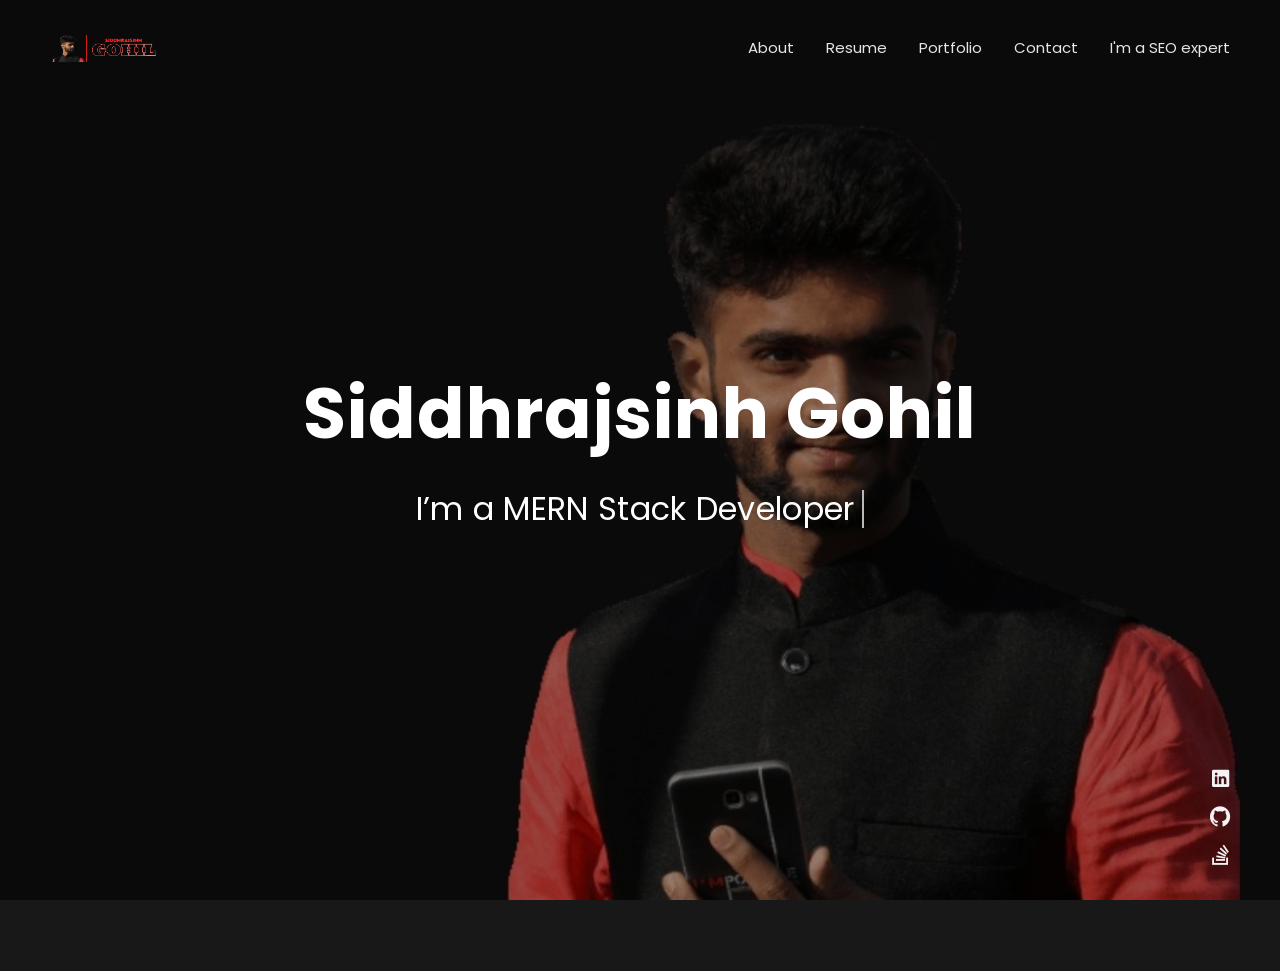
==== home.html @ b986254d "added shiv consultancy to portfolio" ====
<!DOCTYPE html>
<html lang="zxx">
  <meta
    http-equiv="content-type"
    content="text/html;charset=UTF-8"
  />
  <head>
    <link
      rel="stylesheet"
      href="https://cdnjs.cloudflare.com/ajax/libs/font-awesome/5.15.4/css/all.min.css"
      integrity="sha512-1ycn6IcaQQ40/MKBW2W4Rhis/DbILU74C1vSrLJxCq57o941Ym01SwNsOMqvEBFlcgUa6xLiPY/NS5R+E6ztJQ=="
      crossorigin="anonymous"
      referrerpolicy="no-referrer"
    />
    <!-- Required meta tags-->
    <meta charset="utf-8" />
    <title>Siddhrajsinh Gohil - Full Stack Developer from Surat</title>
    <meta
      name="viewport"
      content="width=device-width, initial-scale=1, shrink-to-fit=no"
    />
    <meta name="robots" content="noodp " />
    <meta
      name="title"
      content="Siddhrajsinh Gohil Portfolio | Full Stack Developer"
    />
    <meta
      name="description"
      content="I am Siddhrajsinh Gohil From surat, Full Stack Developer with Expertise in React.js, Node.js, Next.js, Express.js, MongoDB, with experience in Typescript Development and React native"
    />
    <meta
      name="keywords"
      content="Web developer in surat,Siddhrajsinh Gohil,React developer, Siddhraj gohil Web Development portfolio,siddhraj gohil surat,siddhrajsinh gohil,siddhrajsinh gohil surat, web developer in surat,react developer in surat,node developer in surat,mern stack developer in surat,typescript developer in surat,mongodb expert in surat, react expert near me, node expert near me, express.js expert near me,i need react developer, i need node developer, i need mongodb expert, i need react-native developer, react native expert in surat, react native developer in surat"
    />
    <meta name="robots" content="index, follow" />
    <meta http-equiv="Content-Type" content="text/html; charset=utf-8" />
    <meta name="language" content="English" />
    <meta name="author" content="Siddhrajsinh Ranjitsinh Gohil" />
    <meta http-equiv="Content-Type" content="text/html; charset=UTF-8" />
    <meta http-equiv="X-UA-Compatible" content="IE=edge" />
    <meta http-equiv="X-UA-Compatible" content="ie=edge" />
    <meta
      name="viewport"
      content="width=device-width, initial-scale=1.0"
    />
    <meta
      property="og:title"
      content="Siddhrajsinh Gohil Portfolio | Full Stack Developer from surat"
    />
    <meta property="og:site_name" content="Siddhrajsinh Gohil Portfolio | Full Stack Developer" />
    <meta
      property="og:url"
      content="https://sidddev7.github.io/web-developer/home.html"
    />
    <meta
      property="og:description"
      content="I am Siddhrajsinh Gohil From surat, Full Stack Developer with Expertise in React.js, Node.js, Next.js, Express.js, MongoDB, with experience in Typescript Development and React native"
    />
    <meta property="og:type" content="article" />
    <meta property="og:image" content="https://sidddev7.github.io/web-developer/img/info-img.jpg" />
    <meta name="twitter:card" content="summary" />
    <meta
      name="twitter:title"
      content="Siddhrajsinh Gohil Portfolio | Full Stack Developer from surat"
    />
    <meta
      name="twitter:description"
      content="I am Siddhrajsinh Gohil From surat, Full Stack Developer with Expertise in React.js, Node.js, Express.js, MongoDB, with experience in Typescript Development and React native"
    />
      <meta name="twitter:image" content="https://sidddev7.github.io/web-developer/img/info-img.jpg"></meta>
    <meta
      name="twitter:image:alt"
      content="Siddhrajsinh Gohil Portfolio | Full Stack Developer from surat"
    ></meta>
    <meta
      name="google-site-verification"
      content="PM_p9XdFdRJsBPWEoN58dTrc4ZU3gVCuYIoqZpLAc5A"
    />
    <!-- Favicons-->
    <link
      rel="apple-touch-icon"
      sizes="180x180"
      href="img/favicons/apple-touch-icon.png"
    />
    <link
      rel="icon"
      type="image/png"
      sizes="32x32"
      href="img/favicons/favicon-32x32.png"
    />
    <link
      rel="icon"
      type="image/png"
      sizes="16x16"
      href="img/favicons/favicon-16x16.png"
    />
    <!-- Web fonts-->
    <link
      href="https://fonts.googleapis.com/css?family=Poppins:300,300i,400,400i,500,500i,600,600i,700,700i,800,800i&amp;display=swap"
      rel="stylesheet"
    />
    <!-- CSS vendors-->
    <link rel="stylesheet" href="css/bootstrap-custom.css" />
    <link rel="stylesheet" href="css/ionicons.min.css" />
    <link rel="stylesheet" href="css/tiny-slider.css" />
    <link rel="stylesheet" href="css/lity.min.css" />
    <link rel="stylesheet" href="css/simplebar.min.css" />
    <link rel="stylesheet" href="css/jquery.mb.YTPlayer.min.css" />
    <!-- Main CSS-->
    <link rel="stylesheet" href="css/main.css" />
    <!-- CSS Color scheme-->
    <link
      id="color-scheme"
      rel="stylesheet"
      href="css/colors/main-darkgreen.css"
    />
    <!-- Custom CSS (Add your custom CSS styles to this file)-->
    <link rel="stylesheet" href="css/custom.css" />
    <!-- removeIf(customizerDist)-->
    <link rel="stylesheet" href="../customizer/main.css" />
    <!-- endremoveIf(customizerDist)-->
  </head>

  <body class="theme-dark">
    <!-- Preloader-->
    <div class="preloader">
      <div class="preloader-block">
        <div class="preloader-icon">
          <span class="loading-dot loading-dot-1"></span
          ><span class="loading-dot loading-dot-2"></span
          ><span class="loading-dot loading-dot-3"></span>
        </div>
      </div>
    </div>
    <div id="overlay-effect"></div>
    <!-- Navbar-->
    <nav class="navbar-expand-md navbar fixed-top" id="navbar">
      <a class="navbar-brand" data-scroll="" href="#home-area">
        <!-- Navbar Logo-->
        <img class="img-fluid" src="img/img-kitzu-logo.png" alt="Logo"
      /></a>
      <span
        class="navbar-menu ml-auto"
        data-toggle="collapse"
        data-target="#navbarSupportedContent"
        aria-controls="navbarSupportedContent"
        aria-expanded="false"
        aria-label="Toggle navigation"
        role="button"
        ><span class="btn-line"></span
      ></span>
      <div
        class="collapse navbar-collapse order-1 order-lg-0"
        id="navbarSupportedContent"
      >
        <!-- Navbar menu-->
        <ul class="navbar-nav ml-auto">
          <li class="nav-item"><a class="nav-link" href="#about">About</a></li>
          <li class="nav-item">
            <a class="nav-link" href="#resume">Resume</a>
          </li>
          <li class="nav-item">
            <a class="nav-link" href="#portfolio">Portfolio</a>
          </li>
          <!-- <li class="nav-item"><a class="nav-link" href="#blog">Blog</a></li> -->
          <li class="nav-item">
            <a class="nav-link" href="#contact">Contact</a>
          </li>
          <li class="nav-item">
            <a class="nav-link" target="_blank" href="https://sidddev7.github.io/web/home.html">I'm a SEO expert</a>
          </li>
        </ul>
      </div>
    </nav>
    <!-- Home-->
    <section
      class="home-area element-cover-bg"
      id="home"
      style="background-image: url(img/home.jpg)"
    >
      <div class="container h-100">
        <div class="row h-100 align-items-center justify-content-center">
          <div class="col-12 col-lg-8 home-content text-center">
            <h1 class="home-name">Siddhrajsinh <span>Gohil</span></h1>
            <h4 class="cd-headline clip home-headline">
              I’m a
              <span class="cd-words-wrapper single-headline"
                ><b class="is-visible">MERN Stack Developer</b
                ><b>Reactjs Developer</b><b>Nodejs Developer</b><b>Designer</b
                ><b>Freelancer</b></span
              >
            </h4>
          </div>
        </div>
      </div>
      <div class="fixed-wrapper">
        <!-- Languages list-->

        <!-- Social media icons-->
        <div class="fixed-block block-right">
          <ul class="list-unstyled social-icons">
            <!-- <li>
              <a href="#0"><i class="icon ion-logo-twitter"></i></a>
            </li>
            <li>
              <a href="#0"><i class="icon ion-logo-facebook"></i></a>
            </li> -->
            <li>
              <a
                target="_blank"
                href="https://www.linkedin.com/in/siddhrajsinh-gohil/"
                ><i class="icon ion-logo-linkedin"></i
              ></a>
            </li>
            <li>
              <a target="_blank" href="https://github.com/sidddev7"
                ><i class="icon ion-logo-github"></i
              ></a>
            </li>
            <li>
              <a
                target="_blank"
                href="https://stackoverflow.com/users/13054898/siddhraj-gohil"
                ><i class="icon fab fa-stack-overflow"></i
              ></a>
            </li>
          </ul>
        </div>
      </div>
    </section>
    <!-- About lightbox-->
    <div class="lightbox-wrapper" id="about" data-simplebar>
      <div class="container">
        <div class="lightbox-close">
          <div class="close-btn" data-modal-close="">
            <span class="btn-line"></span>
          </div>
        </div>
        <div class="row">
          <div class="col-12">
            <div class="lightbox-content">
              <div class="row">
                <div class="col-12">
                  <div class="section-heading page-heading">
                    <p class="section-description">Get to know me</p>
                    <h2 class="section-title">About Me</h2>
                    <div class="animated-bar"></div>
                  </div>
                </div>
              </div>
              <!-- Info section-->
              <div class="info-section single-section">
                <div class="row align-items-center">
                  <!-- Picture part-->
                  <div class="col-12 col-lg-5 info-img">
                    <img
                      class="img-fluid img-thumbnail"
                      src="img/info-img.jpg"
                      alt="About Picture"
                    />
                  </div>
                  <!-- Content part-->
                  <div class="col-12 col-lg-7 info-content">
                    <div class="content-block">
                      <h2 class="content-subtitle">Who am i?</h2>
                      <h6 class="content-title">
                        I'm Siddhrajsinh Gohil, a visual UX/UI Designer and Web
                        Developer
                      </h6>
                      <div class="content-description">
                        <p>
                          I am a freelancer/ Developer based in India and i have
                          been building noteworthy UX/UI designs and websites,
                          which comply with the latest design trends. I help
                          convert a vision and an idea into meaningful and
                          useful products. Having a sharp eye for product
                          evolution helps me prioritize tasks, iterate fast and
                          deliver faster.
                        </p>
                      </div>
                      <address class="content-info">
                        <div class="row">
                          <div class="col-12 col-md-6 single-info">
                            <span>Name:</span>
                            <p>Siddhrajsinh Gohil</p>
                          </div>
                          <div class="col-12 col-md-6 single-info">
                            <span>Email:</span>
                            <p>
                              <a href="mailto:sidraj2019@gmail.com"
                                >sidraj2019@gmail.com</a
                              >
                            </p>
                          </div>
                        </div>
                        <div class="row">
                          <div class="col-12 col-md-6 single-info">
                            <span>Age:</span>
                            <p>21</p>
                          </div>
                          <div class="col-12 col-md-6 single-info">
                            <span>From:</span>
                            <p>Surat, India</p>
                          </div>
                        </div>
                      </address>
                      <div class="d-block d-sm-flex align-items-center">
                        <a
                          class="btn content-download button-main button-scheme"
                          href="https://drive.google.com/file/d/1dOGu3aEG_QdxDfoxvcn0Fef4nfMbZUAi/view?usp=sharing"
                          target="_blank"
                          role="button"
                          >Download CV</a
                        >
                        <ul class="list-unstyled list-inline content-follow">
                          <li class="list-inline-item" >
                            <a
                              target="_blank"
                              href="https://www.linkedin.com/in/siddhrajsinh-gohil/"
                              ><i class="icon ion-logo-linkedin"></i
                            ></a>
                          </li class="list-inline-item" >
                          <li>
                            <a target="_blank" href="https://github.com/sidddev7"
                              ><i class="icon ion-logo-github"></i
                            ></a>
                          </li>
                          <li class="list-inline-item" >
                            <a
                              target="_blank"
                              href="https://stackoverflow.com/users/13054898/siddhraj-gohil"
                              ><i class="icon fab fa-stack-overflow"></i
                            ></a>
                          </li>
                          
                        </ul>
                      </div>
                    </div>
                  </div>
                </div>
              </div>
              <!-- Services section-->
              <div class="services-section single-section">
                <div class="row">
                  <div class="col-12">
                    <div class="section-heading">
                      <p class="section-description">
                        Services i offer
                      </p>
                      <h2 class="section-title">My Services</h2>
                    </div>
                  </div>
                </div>
                <div class="row">
                  <!-- Single service-->
                  <div class="col-12 col-md-6 col-lg-4">
                    <div class="single-service">
                      <i class="icon service-icon ion-logo-css3"></i>
                      <h6 class="service-title">Design Trends</h6>
                      <p class="service-description">
                        Best-in Class Design trneds that comply with current industry standards
                      </p>
                    </div>
                  </div>
                  <!-- Single service-->
                  <div class="col-12 col-md-6 col-lg-4">
                    <div class="single-service">
                      <i class="icon service-icon ion-md-images"></i>
                      <h6 class="service-title">Front-End Development</h6>
                      <p class="service-description">
                        Development of Front-End UI/UX using top technologies like React, React-native
                      </p>
                    </div>
                  </div>
                  <!-- Single service-->
                  <div class="col-12 col-md-6 col-lg-4">
                    <div class="single-service">
                      <i class="icon service-icon ion-logo-ionic"></i>
                      <h6 class="service-title">Server Development</h6>
                      <p class="service-description">
                        Development of Back-end services using technologies like Node and Expressjs
                      </p>
                    </div>
                  </div>
                  <!-- Single service-->
                  <div class="col-12 col-md-6 col-lg-4">
                    <div class="single-service">
                      <i class="icon service-icon ion-logo-wordpress"></i>
                      <h6 class="service-title">Full-Stack Web Development</h6>
                      <p class="service-description">
                        Development of Full Stack Highly Progressive Web apps for great user experiences
                      </p>
                    </div>
                  </div>
                  <!-- Single service-->
                  <div class="col-12 col-md-6 col-lg-4">
                    <div class="single-service">
                      <i class="icon service-icon ion-md-move"></i>
                      <h6 class="service-title">Fully Responsive</h6>
                      <p class="service-description">
                        No matter what size of screen your user is using, he will love the website
                      </p>
                    </div>
                  </div>
                  <!-- Single service-->
                  <div class="col-12 col-md-6 col-lg-4">
                    <div class="single-service">
                      <i class="icon service-icon ion-ios-rocket"></i>
                      <h6 class="service-title">Branding</h6>
                      <p class="service-description">
                        Logo is the best eye catcher for your business, make your unique yet simple logo
                      </p>
                    </div>
                  </div>
                </div>
              </div>
              <!-- Testimonials section-->
              <!-- <div class="testimonials-section single-section">
                <div class="row">
                  <div class="col-12">
                    <div class="section-heading">
                      <p class="section-description">
                        What my clients think about me
                      </p>
                      <h2 class="section-title">Testimonials</h2>
                    </div>
                  </div>
                </div> -->
                <div class="my-slider">
                  <div class="slider-item">
                    <!-- Single review-->
                    <!-- <div class="single-review swiper-slide">
                      <div class="review-header d-flex justify-content-between">
                        <div class="review-client">
                          <div class="media">
                            <img
                              class="img-fluid rounded-circle client-avatar"
                              src="img/client-1.jpg"
                              alt="Client"
                            />
                            <div class="client-details">
                              <h6 class="client-name">Julia Sakura</h6>
                              <span class="client-role">Envato Customer</span>
                            </div>
                          </div>
                        </div>
                        <i class="icon ion-md-quote review-icon"></i>
                      </div>
                      <p class="review-content">
                        Emma did an excellent creative job, addressing our
                        request quickly, and also providing her own graphic
                        insight, being open to feedback and changes or edits
                        when they arose. She worked with us the entire way.
                        Highly recommended.
                      </p>
                    </div> -->
                  </div>
                  <div class="slider-item">
                    <!-- Single review-->
                    <!-- <div class="single-review swiper-slide">
                      <div class="review-header d-flex justify-content-between">
                        <div class="review-client">
                          <div class="media">
                            <img
                              class="img-fluid rounded-circle client-avatar"
                              src="img/client-2.jpg"
                              alt="Client"
                            />
                            <div class="client-details">
                              <h6 class="client-name">John Santana</h6>
                              <span class="client-role">Entrepreneur</span>
                            </div>
                          </div>
                        </div>
                        <i class="icon ion-md-quote review-icon"></i>
                      </div>
                      <p class="review-content">
                        Emma did an excellent creative job, addressing our
                        request quickly, and also providing her own graphic
                        insight, being open to feedback and changes or edits
                        when they arose. She worked with us the entire way.
                        Highly recommended.
                      </p>
                    </div> -->
                  </div>
                  <div class="slider-item">
                    <!-- Single review-->
                    <!-- <div class="single-review swiper-slide">
                      <div class="review-header d-flex justify-content-between">
                        <div class="review-client">
                          <div class="media">
                            <img
                              class="img-fluid rounded-circle client-avatar"
                              src="img/client-3.jpg"
                              alt="Client"
                            />
                            <div class="client-details">
                              <h6 class="client-name">Maria Wilson</h6>
                              <span class="client-role">Envato Customer</span>
                            </div>
                          </div>
                        </div>
                        <i class="icon ion-md-quote review-icon"></i>
                      </div>
                      <p class="review-content">
                        Emma did an excellent creative job, addressing our
                        request quickly, and also providing her own graphic
                        insight, being open to feedback and changes or edits
                        when they arose. She worked with us the entire way.
                        Highly recommended.
                      </p>
                    </div> -->
                  </div>
                </div>
              </div>
              <!-- Pricing section-->
              <div class="pricing-section single-section">
                <!-- <div class="row">
                  <div class="col-12">
                    <div class="section-heading">
                      <p class="section-description">
                        Get started with my services
                      </p>
                      <h2 class="section-title">Choose a Plan</h2>
                    </div>
                  </div>
                </div> -->
                <div class="row align-items-center">
                  <!-- Single plan-->
                  <!-- <div class="col-lg-4">
                    <div class="single-plan mb-4 mb-sm-5">
                      <i class="plan-icon icon ion-md-egg"></i>
                      <h3 class="plan-type">Standard</h3>
                      <h2 class="plan-price">$19/month</h2>
                      <ul class="list-unstyled plan-list">
                        <li>Mobile App Design</li>
                        <li>Responsive Design</li>
                        <li>Database Development</li>
                        <li>Web Design</li>
                        <li>24/7 Support</li>
                      </ul>
                      <a
                        class="btn button-main button-scheme plan-btn"
                        href="#0"
                        role="button"
                        >Get Standard</a
                      >
                    </div>
                  </div> -->
                  <!-- Single plan-->
                  <!-- <div class="col-lg-4">
                    <div class="single-plan mb-4 mb-sm-5">
                      <i class="plan-icon icon ion-ios-rocket"></i>
                      <h3 class="plan-type">Professional</h3>
                      <h2 class="plan-price">$29/month</h2>
                      <ul class="list-unstyled plan-list">
                        <li>Mobile App Design</li>
                        <li>Responsive Design</li>
                        <li>Database Development</li>
                        <li>Web Design</li>
                        <li>24/7 Support</li>
                      </ul>
                      <a
                        class="btn button-main button-scheme plan-btn"
                        href="#0"
                        role="button"
                        >Get Pro</a
                      >
                    </div>
                  </div> -->
                  <!-- Single plan-->
                  <!-- <div class="col-lg-4">
                    <div class="single-plan mb-4 mb-sm-5">
                      <i class="plan-icon icon ion-logo-ionic"></i>
                      <h3 class="plan-type">Business</h3>
                      <h2 class="plan-price">$39/month</h2>
                      <ul class="list-unstyled plan-list">
                        <li>Mobile App Design</li>
                        <li>Responsive Design</li>
                        <li>Database Development</li>
                        <li>Web Design</li>
                        <li>24/7 Support</li>
                      </ul>
                      <a
                        class="btn button-main button-scheme plan-btn"
                        href="#0"
                        role="button"
                        >Get Business</a
                      >
                    </div>
                  </div> -->
                </div>
              </div>
            </div>
          </div>
        </div>
      </div>
    </div>
    <!-- Resume lightbox-->
    <div class="lightbox-wrapper" id="resume" data-simplebar>
      <div class="container">
        <div class="lightbox-close">
          <div class="close-btn" data-modal-close="">
            <span class="btn-line"></span>
          </div>
        </div>
        <div class="row">
          <div class="col-12">
            <div class="lightbox-content">
              <div class="row">
                <div class="col-12">
                  <div class="section-heading page-heading">
                    <p class="section-description">Check out my Resume</p>
                    <h2 class="section-title">Resume</h2>
                    <div class="animated-bar"></div>
                  </div>
                </div>
              </div>
              <!-- Resume section-->
              <div class="resume-section single-section">
                <div class="row">
                  <!-- Education part-->
                  <div class="col-12 col-md-6">
                    <div class="col-block education">
                      <h3 class="col-title">Education</h3>
                      <div class="resume-item">
                        <span class="item-arrow"></span>
                        <h5 class="item-title">Computer Science</h5>
                        <span class="item-details"
                          >Central Board of Secondary education / 2015-2017</span
                        >
                        <p class="item-description">
                          Learned the Basic and advanced concepts of Physics and mathematics
                        </p>
                      </div>
                      <div class="resume-item">
                        <span class="item-arrow"></span>
                        <h5 class="item-title">Bachelor Degree</h5>
                        <span class="item-details"
                          >Gujarat Technological University / 2017 - 2021</span
                        >
                        <p class="item-description">
                          Learned about Data structure and algorithms to make super fast Real Applications
                        </p>
                      </div>
                      <!-- <div class="resume-item">
                        <span class="item-arrow"></span>
                        <h5 class="item-title">Master Degree</h5>
                        <span class="item-details"
                          >Harvard University / 2012 - 2015</span
                        >
                        <p class="item-description">
                          Lorem ipsum dolor sit amet, consectetur adipisicing
                          elit. Optio quo repudiandae.
                        </p>
                      </div> -->
                    </div>
                  </div>
                  <!-- Experience part-->
                  <div class="col-12 col-md-6">
                    <div class="col-block experience">
                      <h3 class="col-title">Experience</h3>
                      <div class="resume-item">
                        <span class="item-arrow"></span>
                        <h5 class="item-title">Full Stack Software Engineer</h5>
                        <span class="item-details">Crest Infosystems / 2021 - Present</span>
                        <p class="item-description">
                          I am responsible for developing and maintaining full stack applications created on MERN stack
                        </p>
                      </div>
                      <!-- <div class="resume-item">
                        <span class="item-arrow"></span>
                        <h5 class="item-title">Back-End Developer</h5>
                        <span class="item-details">Google / 2017 - 2018</span>
                        <p class="item-description">
                          Lorem ipsum dolor sit amet, consectetur adipisicing
                          elit. Optio quo repudiandae.
                        </p>
                      </div> -->
                      <!-- <div class="resume-item">
                        <span class="item-arrow"></span>
                        <h5 class="item-title">UI/UX Designer</h5>
                        <span class="item-details"
                          >Discord / 2019 - Present</span
                        >
                        <p class="item-description">
                          Lorem ipsum dolor sit amet, consectetur adipisicing
                          elit. Optio quo repudiandae.
                        </p>
                      </div> -->
                    </div>
                  </div>
                </div>
              </div>
              <!-- Skills section-->
              <div class="skills-section single-section">
                <div class="row">
                  <div class="col-12">
                    <div class="section-heading">
                      <p class="section-description">
                        My level of knowledge in some tools
                      </p>
                      <h2 class="section-title">My Skills</h2>
                    </div>
                  </div>
                </div>
                <div class="row">
                  <div class="col-12 col-md-6">
                    <div class="single-skill" data-percentage="80">
                      <div class="skill-info">
                        <span class="skill-name">HTML/CSS</span
                        ><span class="skill-percentage"></span>
                      </div>
                      <div class="progress skill-progress">
                        <div
                          class="progress-bar"
                          role="progressbar"
                          aria-valuemin="0"
                          aria-valuemax="100"
                        ></div>
                      </div>
                    </div>
                    <div class="single-skill" data-percentage="70">
                      <div class="skill-info">
                        <span class="skill-name">Web Design</span
                        ><span class="skill-percentage"></span>
                      </div>
                      <div class="progress skill-progress">
                        <div
                          class="progress-bar"
                          role="progressbar"
                          aria-valuemin="0"
                          aria-valuemax="100"
                        ></div>
                      </div>
                    </div>
                    <div class="single-skill" data-percentage="80">
                      <div class="skill-info">
                        <span class="skill-name">JavaScript</span
                        ><span class="skill-percentage"></span>
                      </div>
                      <div class="progress skill-progress">
                        <div
                          class="progress-bar"
                          role="progressbar"
                          aria-valuemin="0"
                          aria-valuemax="100"
                        ></div>
                      </div>
                    </div>
                  </div>
                  <div class="col-12 col-md-6">
                    <div class="single-skill" data-percentage="70">
                      <div class="skill-info">
                        <span class="skill-name">React JS</span
                        ><span class="skill-percentage"></span>
                      </div>
                      <div class="progress skill-progress">
                        <div
                          class="progress-bar"
                          role="progressbar"
                          aria-valuemin="0"
                          aria-valuemax="100"
                        ></div>
                      </div>
                    </div>
                    <div class="single-skill" data-percentage="75">
                      <div class="skill-info">
                        <span class="skill-name">Express.js</span
                        ><span class="skill-percentage"></span>
                      </div>
                      <div class="progress skill-progress">
                        <div
                          class="progress-bar"
                          role="progressbar"
                          aria-valuemin="0"
                          aria-valuemax="100"
                        ></div>
                      </div>
                    </div>
                    <div class="single-skill" data-percentage="70">
                      <div class="skill-info">
                        <span class="skill-name">TypeScript</span
                        ><span class="skill-percentage"></span>
                      </div>
                      <div class="progress skill-progress">
                        <div
                          class="progress-bar"
                          role="progressbar"
                          aria-valuemin="0"
                          aria-valuemax="100"
                        ></div>
                      </div>
                    </div>
                  </div>
                </div>
                <div style="margin-top: 20px; display: flex; align-content: center;" class="d-block d-sm-flex align-items-center">
                  <a
                        class="btn content-download button-main button-scheme"
                        href="https://drive.google.com/file/d/1dOGu3aEG_QdxDfoxvcn0Fef4nfMbZUAi/view?usp=sharing"
                        target="_blank"
                        role="button"
                        >Download CV</a
                      >
                </div>
              </div>
              <!-- Video section-->
              <!-- <div class="video-section single-section">
                <div class="row align-items-center">
                  <div class="col-12 col-lg-6 content-part">
                    <h3 class="video-title">Take a tour of my office</h3>
                    <p class="video-description">
                      Lorem ipsum dolor sit amet, consectetur adipisicing elit.
                      Quia cum quasi assumenda culpa praesentium consectetur
                      voluptatibus expedita. Voluptatem tempore, aspernatur rem
                      facilis, distinctio nemo! Odio velit, nemo dolorem
                      voluptas!
                    </p>
                    <p class="video-description">
                      Lorem ipsum dolor sit amet, consectetur adipisicing elit.
                      Laudantium qui aspernatur unde mollitia, in laborum.
                    </p>
                  </div>
                  <div class="col-12 col-lg-6 video-part">
                    <a
                      class="media-lightbox"
                      href="https://www.youtube.com/watch?v=doteMqP6eSc"
                      data-lightbox
                    >
                      <div class="embed-responsive embed-responsive-16by9">
                        <div class="embed-responsive-item element-cover-bg">
                          <span class="play-wrapper"
                            ><i class="icon ion-md-play"></i
                          ></span>
                        </div>
                      </div>
                    </a>
                  </div>
                </div>
              </div> -->
            </div>
          </div>
        </div>
      </div>
    </div>
    <!-- Portfolio lightbox-->
    <div class="lightbox-wrapper" id="portfolio" data-simplebar>
      <div class="container">
        <div class="lightbox-close">
          <div class="close-btn" data-modal-close="">
            <span class="btn-line"></span>
          </div>
        </div>
        <div class="row">
          <div class="col-12">
            <div class="lightbox-content">
              <div class="row">
                <div class="col-12">
                  <div class="section-heading page-heading">
                    <p class="section-description">
                      Showcasing some of my best work
                    </p>
                    <h2 class="section-title">Portfolio</h2>
                    <div class="animated-bar"></div>
                  </div>
                </div>
              </div>
              <!-- Portfolio section-->
              <div class="portfolio-section single-section">
                <div class="row">
                  <!-- Filter nav-->
                  <div class="col-12">
                    <ul
                      class="list-inline filter-control"
                      role="group"
                      aria-label="Filter Control"
                    >
                      <li class="list-inline-item tab-active" data-filter="*">
                        All
                      </li>
                      <li class="list-inline-item" data-filter=".brand">
                        Websites
                      </li>
                      <li class="list-inline-item" data-filter=".design">
                        SEO
                      </li>
                      <li class="list-inline-item" data-filter=".photos">
                        Full stack
                      </li>
                    </ul>
                  </div>
                </div>
                <!-- Thumbnail list-->
                <div class="portfolio-grid row">
                  <!-- Single item-->
                  <div class="single-item col-6 col-lg-4 design brand">
                    <a
                      class="portfolio-item"
                      href="https://potentialengineer.github.io/website/"
                      data-lightbox
                    >
                      <div class="portfolio-wrapper">
                        <img
                          class="img-fluid"
                          alt="Item"
                          src="img/item-1.jpg"
                        />
                        <div class="item-content">
                          <h6 class="content-title">Potential Engineers - Surat</h6>
                          <span class="content-more">Visit</span>
                        </div>
                      </div>
                    </a>
                  </div>
                  <!-- Single item-->
                  <div class="single-item col-6 col-lg-4 photos">
                    <a
                      class="portfolio-item"
                      href="https://www.mygifty.in/"
                      data-lightbox
                    >
                      <div class="portfolio-wrapper">
                        <img
                          class="img-fluid"
                          alt="Item"
                          src="img/item-2.jpg"
                        />
                        <div class="item-content">
                          <h6 class="content-title">My Gifty</h6>
                          <span class="content-more">Visit</span>
                        </div>
                      </div>
                    </a>
                  </div>
                  <div class="single-item col-6 col-lg-4 photos">
                    <a
                      class="portfolio-item"
                      href="https://siddhrajsinggohil.netlify.app/"
                      data-lightbox
                    >
                      <div class="portfolio-wrapper">
                        <img
                          class="img-fluid"
                          alt="Item"
                          src="img/item-8.jpg"
                        />
                        <div class="item-content">
                          <h6 class="content-title">Siddhrajsinh Gohil Web Developer</h6>
                          <span class="content-more">Visit</span>
                        </div>
                      </div>
                    </a>
                  </div>
                  <!-- Single item-->
                  <div class="single-item col-6 col-lg-4 design brand">
                    <a
                      class="portfolio-item"
                      href="https://potentialengineer.github.io/mumbai/home.html"
                      data-lightbox
                    >
                      <div class="portfolio-wrapper">
                        <img
                          class="img-fluid"
                          alt="Item"
                          src="img/item-3.jpg"
                        />
                        <div class="item-content">
                          <h6 class="content-title">Potential Engineer - Mumbai</h6>
                          <span class="content-more">Visit</span>
                        </div>
                      </div>
                    </a>
                  </div>
                  <div class="single-item col-6 col-lg-4 design brand">
                    <a
                      class="portfolio-item"
                      href="https://sidddev7.github.io/web/home.html"
                      data-lightbox
                    >
                      <div class="portfolio-wrapper">
                        <img
                          class="img-fluid"
                          alt="Item"
                          src="img/item-7.jpg"
                        />
                        <div class="item-content">
                          <h6 class="content-title">Siddhrajsinh Gohil Portfolio</h6>
                          <span class="content-more">Visit</span>
                        </div>
                      </div>
                    </a>
                  </div>
                  <!-- Single item-->
                  <div class="single-item col-6 col-lg-4 brand design">
                    <a
                      class="portfolio-item"
                      href="https://shivtechnology.netlify.app/"
                      data-lightbox
                    >
                      <div class="portfolio-wrapper">
                        <img
                          class="img-fluid"
                          alt="Item"
                          src="img/item-4.jpg"
                        />
                        <div class="item-content">
                          <h6 class="content-title">Shiv Technology</h6>
                          <span class="content-more">Visit</span>
                        </div>
                      </div>
                    </a>
                  </div>
                  <!-- Single item-->
                  <div class="single-item col-6 col-lg-4 photos">
                    <a
                      class="portfolio-item"
                      href="https://shiv-consultancy-stage.netlify.app/"
                      data-lightbox
                    >
                      <div class="portfolio-wrapper">
                        <img
                          class="img-fluid"
                          alt="Item"
                          src="img/shiv-consultancy.jpeg"
                        />
                        <div class="item-content">
                          <h6 class="content-title">Shiv Consultancy</h6>
                          <span class="content-more">Visit</span>
                        </div>
                      </div>
                    </a>
                  </div>
                  <!-- Single item-->
                  <!-- <div class="single-item col-6 col-lg-4 photos">
                    <a
                      class="portfolio-item"
                      href="img/item-6.jpg"
                      data-lightbox
                    >
                      <div class="portfolio-wrapper">
                        <img
                          class="img-fluid"
                          alt="Item"
                          src="img/item-6.jpg"
                        />
                        <div class="item-content">
                          <h6 class="content-title">Packaging Box Mockup</h6>
                          <span class="content-more">Visit</span>
                        </div>
                      </div>
                    </a>
                  </div> -->
                </div>
              </div>
            </div>
          </div>
        </div>
      </div>
    </div>
    <!-- Blog lightbox-->
    <div class="lightbox-wrapper" id="blog" data-simplebar>
      <div class="container">
        <div class="lightbox-close">
          <div class="close-btn" data-modal-close="">
            <span class="btn-line"></span>
          </div>
        </div>
        <div class="row">
          <div class="col-12">
            <div class="lightbox-content">
              <div class="row">
                <div class="col-12">
                  <div class="section-heading page-heading">
                    <p class="section-description">
                      Check out my latest blog posts
                    </p>
                    <h2 class="section-title">My Blog</h2>
                    <div class="animated-bar"></div>
                  </div>
                </div>
              </div>
              <!-- Blog section-->
              <div class="blog-section single-section">
                <div class="row justify-content-center">
                  <!-- Single post-->
                  <div class="col-12 col-sm-8 col-lg-4">
                    <div class="card single-post">
                      <a class="post-img" href="#0"
                        ><img
                          class="card-img-top"
                          src="img/post-1.jpg"
                          alt="Blog post"
                        /><span class="content-date">11 Dec, 20</span></a
                      >
                      <div class="card-body post-content">
                        <a href="#0">
                          <h5 class="card-title content-title">
                            Top tools for Photographers
                          </h5>
                        </a>
                        <p class="card-text content-description">
                          Lorem ipsum dolor sit amet, consectetur adipisicing
                          elit. Dolore, porro rem quod illo quam, eum alias id,
                          repellendus magni, quas.
                        </p>
                      </div>
                    </div>
                  </div>
                  <!-- Single post-->
                  <div class="col-12 col-sm-8 col-lg-4">
                    <div class="card single-post">
                      <a class="post-img" href="#0"
                        ><img
                          class="card-img-top"
                          src="img/post-2.jpg"
                          alt="Blog post"
                        /><span class="content-date">12 Aug, 20</span></a
                      >
                      <div class="card-body post-content">
                        <a href="#0">
                          <h5 class="card-title content-title">
                            Take a tour of my office
                          </h5>
                        </a>
                        <p class="card-text content-description">
                          Lorem ipsum dolor sit amet, consectetur adipisicing
                          elit. Dolore, porro rem quod illo quam, eum alias id,
                          repellendus magni, quas.
                        </p>
                      </div>
                    </div>
                  </div>
                  <!-- Single post-->
                  <div class="col-12 col-sm-8 col-lg-4">
                    <div class="card single-post">
                      <a class="post-img" href="#0"
                        ><img
                          class="card-img-top"
                          src="img/post-3.jpg"
                          alt="Blog post"
                        /><span class="content-date">4 Feb, 20</span></a
                      >
                      <div class="card-body post-content">
                        <a href="#0">
                          <h5 class="card-title content-title">
                            How i became a Web Designer
                          </h5>
                        </a>
                        <p class="card-text content-description">
                          Lorem ipsum dolor sit amet, consectetur adipisicing
                          elit. Dolore, porro rem quod illo quam, eum alias id,
                          repellendus magni, quas.
                        </p>
                      </div>
                    </div>
                  </div>
                  <!-- Single post-->
                  <div class="col-12 col-sm-8 col-lg-4">
                    <div class="card single-post">
                      <a class="post-img" href="#0"
                        ><img
                          class="card-img-top"
                          src="img/post-4.jpg"
                          alt="Blog post"
                        /><span class="content-date">11 Dec, 19</span></a
                      >
                      <div class="card-body post-content">
                        <a href="#0">
                          <h5 class="card-title content-title">
                            How to improve work performance
                          </h5>
                        </a>
                        <p class="card-text content-description">
                          Lorem ipsum dolor sit amet, consectetur adipisicing
                          elit. Dolore, porro rem quod illo quam, eum alias id,
                          repellendus magni, quas.
                        </p>
                      </div>
                    </div>
                  </div>
                  <!-- Single post-->
                  <div class="col-12 col-sm-8 col-lg-4">
                    <div class="card single-post">
                      <a class="post-img" href="#0"
                        ><img
                          class="card-img-top"
                          src="img/post-5.jpg"
                          alt="Blog post"
                        /><span class="content-date">15 Nov, 19</span></a
                      >
                      <div class="card-body post-content">
                        <a href="#0">
                          <h5 class="card-title content-title">
                            How to work from home
                          </h5>
                        </a>
                        <p class="card-text content-description">
                          Lorem ipsum dolor sit amet, consectetur adipisicing
                          elit. Dolore, porro rem quod illo quam, eum alias id,
                          repellendus magni, quas.
                        </p>
                      </div>
                    </div>
                  </div>
                  <!-- Single post-->
                  <div class="col-12 col-sm-8 col-lg-4">
                    <div class="card single-post">
                      <a class="post-img" href="#0"
                        ><img
                          class="card-img-top"
                          src="img/post-6.jpg"
                          alt="Blog post"
                        /><span class="content-date">8 Aug, 19</span></a
                      >
                      <div class="card-body post-content">
                        <a href="#0">
                          <h5 class="card-title content-title">
                            How to enjoy your business trip
                          </h5>
                        </a>
                        <p class="card-text content-description">
                          Lorem ipsum dolor sit amet, consectetur adipisicing
                          elit. Dolore, porro rem quod illo quam, eum alias id,
                          repellendus magni, quas.
                        </p>
                      </div>
                    </div>
                  </div>
                </div>
              </div>
            </div>
          </div>
        </div>
      </div>
    </div>
    <!-- Contact lightbox-->
    <div class="lightbox-wrapper" id="contact" data-simplebar>
      <div class="container">
        <div class="lightbox-close">
          <div class="close-btn" data-modal-close="">
            <span class="btn-line"></span>
          </div>
        </div>
        <div class="row">
          <div class="col-12">
            <div class="lightbox-content">
              <div class="row">
                <div class="col-12">
                  <div class="section-heading page-heading">
                    <p class="section-description">
                      Feel free to contact me anytimes
                    </p>
                    <h2 class="section-title">Get in Touch</h2>
                    <div class="animated-bar"></div>
                  </div>
                </div>
              </div>
              <!-- Contact section-->
              <div class="contact-section single-section">
                <div class="row">
                  <!-- Contact form-->
                  <!-- <div class="col-12 col-lg-7">
                    <form
                      class="contact-form"
                      id="contact-form"
                      action="http://exill.dk/demo/kitzu/template/php/contact.php"
                    >
                      <h4 class="content-title">Message Me</h4>
                      <div class="row">
                        <div class="col-12 col-md-6 form-group">
                          <input
                            class="form-control"
                            id="contact-name"
                            type="text"
                            name="name"
                            placeholder="Name"
                            required=""
                          />
                        </div>
                        <div class="col-12 col-md-6 form-group">
                          <input
                            class="form-control"
                            id="contact-email"
                            type="email"
                            name="email"
                            placeholder="Email"
                            required=""
                          />
                        </div>
                        <div class="col-12 form-group">
                          <input
                            class="form-control"
                            id="contact-subject"
                            type="text"
                            name="subject"
                            placeholder="Subject"
                            required=""
                          />
                        </div>
                        <div class="col-12 form-group form-message">
                          <textarea
                            class="form-control"
                            id="contact-message"
                            name="message"
                            placeholder="Message"
                            rows="5"
                            required=""
                          ></textarea>
                        </div>
                        <div class="col-12 form-submit">
                          <button
                            class="btn button-main button-scheme"
                            id="contact-submit"
                            type="submit"
                          >
                            Send Message
                          </button>
                          <p class="contact-feedback"></p>
                        </div>
                      </div>
                    </form>
                  </div> -->
                  <!-- Contact info-->
                  <div class="col-12 col-lg-5">
                    <div class="contact-info">
                      <h4 class="content-title">Contact Info</h4>
                      <p class="info-description">
                        Always available for freelance work if the right project
                        comes along, Feel free to contact me!
                      </p>
                      <ul class="list-unstyled list-info">
                        <li>
                          <div class="media align-items-center">
                            <span class="info-icon"
                              ><i class="icon ion-logo-ionic"></i
                            ></span>
                            <div class="media-body info-details">
                              <h6 class="info-type">Name</h6>
                              <span class="info-value">Siddhrajsinh Gohil</span>
                            </div>
                          </div>
                        </li>
                        <li>
                          <div class="media align-items-center">
                            <span class="info-icon"
                              ><i class="icon ion-md-map"></i
                            ></span>
                            <div class="media-body info-details">
                              <h6 class="info-type">Location</h6>
                              <span class="info-value"
                                >Surat, Gujarat, India</span
                              >
                            </div>
                          </div>
                        </li>
                        <li>
                          <div class="media align-items-center">
                            <span class="info-icon"
                              ><i class="icon ion-md-call"></i
                            ></span>
                            <div class="media-body info-details">
                              <h6 class="info-type">Call Me</h6>
                              <span class="info-value"
                                ><a href="tel:+91-81608-43517"
                                  >+91-81608-43517</a
                                ></span
                              >
                            </div>
                          </div>
                        </li>
                        <li>
                          <div class="media align-items-center">
                            <span class="info-icon"
                              ><i class="icon ion-md-send"></i
                            ></span>
                            <div class="media-body info-details">
                              <h6 class="info-type">Email Me</h6>
                              <span class="info-value"
                                ><a href="mailto:sidraj2019@gmail.com"
                                  >sidraj2019@gmail.com</a
                                ></span
                              >
                            </div>
                          </div>
                        </li>
                      </ul>
                    </div>
                  </div>
                </div>
              </div>
            </div>
          </div>
        </div>
      </div>
    </div>
    <!-- removeIf(customizerDist)-->
    <div class="demo-tool">
      <div class="tool-wrapper">
        <span class="tool-toggler"><i class="icon ion-md-settings"></i></span>
        <div class="tool-box">
          <ul class="list-inline single-block color-switcher">
            <li
              class="list-inline-item"
              style="background-color: #2c31ff"
              data-path="css/colors/main-blueviolet.css"
            ></li>
            <li
              class="list-inline-item"
              style="background-color: #3460d1"
              data-path="css/colors/main-nightskyblue.css"
            ></li>
            <li
              class="list-inline-item"
              style="background-color: #ee3158"
              data-path="css/colors/main-redpink.css"
            ></li>
            <li
              class="list-inline-item"
              style="background-color: #007bff"
              data-path="css/colors/main-blue.css"
            ></li>
            <li
              class="list-inline-item"
              style="background-color: #17a2b8"
              data-path="css/colors/main-cyan.css"
            ></li>
            <li
              class="list-inline-item"
              style="background-color: #3365b0"
              data-path="css/colors/main-darkblue.css"
            ></li>
            <li
              class="list-inline-item"
              style="background-color: #a435b7"
              data-path="css/colors/main-darkmagenta.css"
            ></li>
            <li
              class="list-inline-item"
              style="background-color: #c93e70"
              data-path="css/colors/main-darkpink.css"
            ></li>
            <li
              class="list-inline-item"
              style="background-color: #bf2a3d"
              data-path="css/colors/main-darkred.css"
            ></li>
            <li
              class="list-inline-item"
              style="background-color: #28a745"
              data-path="css/colors/main-green.css"
            ></li>
            <li
              class="list-inline-item"
              style="background-color: #6610f2"
              data-path="css/colors/main-indigo.css"
            ></li>
            <li
              class="list-inline-item"
              style="background-color: #fd7e14"
              data-path="css/colors/main-orange.css"
            ></li>
            <li
              class="list-inline-item"
              style="background-color: #e83e8c"
              data-path="css/colors/main-pink.css"
            ></li>
            <li
              class="list-inline-item"
              style="background-color: #6f42c1"
              data-path="css/colors/main-purple.css"
            ></li>
            <li
              class="list-inline-item"
              style="background-color: #dc3545"
              data-path="css/colors/main-red.css"
            ></li>
            <li
              class="list-inline-item"
              style="background-color: #20c997"
              data-path="css/colors/main-teal.css"
            ></li>
            <li
              class="list-inline-item"
              style="background-color: #333"
              data-path="css/colors/main-dark.css"
            ></li>
            <li
              class="list-inline-item"
              style="background-color: #78b230"
              data-path="css/colors/main-yellowgreen.css"
            ></li>
            <li
              class="list-inline-item"
              style="background-color: #e16f7c"
              data-path="css/colors/main-tangopink.css"
            ></li>
            <li
              class="list-inline-item"
              style="background-color: #6f73d2"
              data-path="css/colors/main-moodyblue.css"
            ></li>
            <li
              class="list-inline-item"
              style="background-color: #664c43"
              data-path="css/colors/main-brown.css"
            ></li>
            <li
              class="list-inline-item"
              style="background-color: #4770d9"
              data-path="css/colors/main-royalblue.css"
            ></li>
            <li
              class="list-inline-item"
              style="background-color: #ffb100"
              data-path="css/colors/main-darkyellow.css"
            ></li>
          </ul>
          <div class="single-block buy-btn mb-0">
            
          </div>
        </div>
      </div>
    </div>
    <!-- endremoveIf(customizerDist)-->
    <!-- Scripts-->
    <script src="js/jquery.min.js"></script>
    <script src="js/bootstrap.bundle.min.js"></script>
    <script src="js/imagesloaded.pkgd.min.js"></script>
    <script src="js/isotope.pkgd.min.js"></script>
    <script src="js/animatedModal.js"></script>
    <script src="js/tiny-slider.js"></script>
    <script src="js/lity.min.js"></script>
    <script src="js/simplebar.min.js"></script>
    <script src="js/jquery.mb.YTPlayer.min.js"></script>
    <script src="js/main.js"></script>
    <!-- Custom JS (Add your custom JS scripts to this file)-->
    <script src="js/custom.js"></script>
    <!-- removeIf(customizerDist)-->
    <script src="../customizer/main.js"></script>
    <!-- endremoveIf(customizerDist)-->
  </body>

  <!-- Mirrored from exill.dk/demo/kitzu/template/index.html by HTTrack Website Copier/3.x [XR&CO'2014], Sun, 03 Apr 2022 02:45:47 GMT -->
</html>
---- css/tiny-slider.css ----
.tns-outer{padding:0!important}.tns-outer [hidden]{display:none!important}.tns-outer [aria-controls],.tns-outer [data-action]{cursor:pointer}.tns-slider{-webkit-transition:all 0s;-moz-transition:all 0s;transition:all 0s}.tns-slider>.tns-item{-webkit-box-sizing:border-box;-moz-box-sizing:border-box;box-sizing:border-box}.tns-horizontal.tns-subpixel{white-space:nowrap}.tns-horizontal.tns-subpixel>.tns-item{display:inline-block;vertical-align:top;white-space:normal}.tns-horizontal.tns-no-subpixel:after{content:'';display:table;clear:both}.tns-horizontal.tns-no-subpixel>.tns-item{float:left}.tns-horizontal.tns-carousel.tns-no-subpixel>.tns-item{margin-right:-100%}.tns-no-calc{position:relative;left:0}.tns-gallery{position:relative;left:0;min-height:1px}.tns-gallery>.tns-item{position:absolute;left:-100%;-webkit-transition:transform 0s,opacity 0s;-moz-transition:transform 0s,opacity 0s;transition:transform 0s,opacity 0s}.tns-gallery>.tns-slide-active{position:relative;left:auto!important}.tns-gallery>.tns-moving{-webkit-transition:all .25s;-moz-transition:all .25s;transition:all .25s}.tns-autowidth{display:inline-block}.tns-lazy-img{-webkit-transition:opacity .6s;-moz-transition:opacity .6s;transition:opacity .6s;opacity:.6}.tns-lazy-img.tns-complete{opacity:1}.tns-ah{-webkit-transition:height 0s;-moz-transition:height 0s;transition:height 0s}.tns-ovh{overflow:hidden}.tns-visually-hidden{position:absolute;left:-10000em}.tns-transparent{opacity:0;visibility:hidden}.tns-fadeIn{opacity:1;z-index:0}.tns-fadeOut,.tns-normal{opacity:0;z-index:-1}.tns-vpfix{white-space:nowrap}.tns-vpfix>div,.tns-vpfix>li{display:inline-block}.tns-t-subp2{margin:0 auto;width:310px;position:relative;height:10px;overflow:hidden}.tns-t-ct{width:2333.3333333%;width:-webkit-calc(100% * 70 / 3);width:-moz-calc(100% * 70 / 3);width:calc(100% * 70 / 3);position:absolute;right:0}.tns-t-ct:after{content:'';display:table;clear:both}.tns-t-ct>div{width:1.4285714%;width:-webkit-calc(100% / 70);width:-moz-calc(100% / 70);width:calc(100% / 70);height:10px;float:left}
---- css/main.css ----
/*!
  * Item: Kitzu
  * Description: Personal Portfolio Template
  * Author/Developer: Exill
  * Author/Developer URL: https://themeforest.net/user/exill
  * Version: v2.0.0
  * License: Themeforest Standard Licenses: https://themeforest.net/licenses
  */:focus{outline:0}::-moz-focus-inner{border:0}body{background-color:#111;color:#9f9f9f;font-family:Poppins,sans-serif;font-size:14px;font-weight:400;line-height:1.95;overflow:hidden;position:relative}i.icon{line-height:100%}.h1,.h2,.h3,.h4,.h5,.h6,h1,h2,h3,h4,h5,h6{color:#f0f0f0}b{font-weight:700}a{transition:all .15s ease-in-out}a:focus,a:hover{text-decoration:none}hr{border-top:3px solid #1b1b1b;margin:0}.anchor-basic{color:#fff!important}.anchor-basic:focus,.anchor-basic:hover{color:#bfbfbf!important}.button-main{background-color:#fff;border:1px solid #fff;border-radius:30px;color:#222;font-size:14px;padding:10px 35px}.button-main:focus{background-color:#bfbfbf;border:1px solid #fff;box-shadow:none}.button-main.button-scheme{color:#fff}.rc-mb-0{margin-bottom:0!important}.element-cover-bg{background-color:rgba(0,0,0,.85);background-position:50% 0;background-repeat:no-repeat;background-size:cover;position:relative}.element-cover-bg:before{content:'';height:100%;left:0;position:absolute;top:0;width:100%}@-webkit-keyframes fadeIn{from{opacity:0}to{opacity:1}}@keyframes fadeIn{from{opacity:0}to{opacity:1}}.fadeIn{-webkit-animation-name:fadeIn;animation-name:fadeIn}@-webkit-keyframes fadeOut{from{opacity:1}to{opacity:0}}@keyframes fadeOut{from{opacity:1}to{opacity:0}}.fadeOut{-webkit-animation-name:fadeOut;animation-name:fadeOut}@-webkit-keyframes overlayEffectUp{0%{-webkit-transform:translateY(100%);transform:translateY(100%)}35%,65%{-webkit-transform:translateY(0);transform:translateY(0)}100%{-webkit-transform:translateY(-100%);transform:translateY(-100%)}}@keyframes overlayEffectUp{0%{-webkit-transform:translateY(100%);transform:translateY(100%)}35%,65%{-webkit-transform:translateY(0);transform:translateY(0)}100%{-webkit-transform:translateY(-100%);transform:translateY(-100%)}}@-webkit-keyframes overlayEffectDown{0%{-webkit-transform:translateY(-100%);transform:translateY(-100%)}35%,65%{-webkit-transform:translateY(0);transform:translateY(0)}100%{-webkit-transform:translateY(100%);transform:translateY(100%)}}@keyframes overlayEffectDown{0%{-webkit-transform:translateY(-100%);transform:translateY(-100%)}35%,65%{-webkit-transform:translateY(0);transform:translateY(0)}100%{-webkit-transform:translateY(100%);transform:translateY(100%)}}.f-basis-100{-ms-flex-preferred-size:100%;flex-basis:100%}.content-title{line-height:1.5;margin-bottom:12px}.tns-nav{margin:10px 0;text-align:center}.tns-nav>[aria-controls]{background:#ddd;border:0;border-radius:50%;height:9px;margin:0 5px;padding:0;width:9px}.tns-nav>.tns-nav-active{background:#999}.lity{z-index:99990}.lity-wrap{z-index:99990}.lity-loader{z-index:99991}.lity-container{z-index:99992}.lity-content{z-index:99993}.lity-close,.lity-close:active,.lity-close:focus,.lity-close:hover,.lity-close:visited{z-index:99994}.lity{transition:opacity .15s ease}.lity-loader{transition:opacity .15s ease}.lity-content{transition:-webkit-transform .15s ease;transition:transform .15s ease;transition:transform .15s ease,-webkit-transform .15s ease}.lity-close{-ms-flex-direction:column;-ms-flex-pack:justify;-ms-flex-pack:center;cursor:pointer;display:-ms-flexbox;display:flex;flex-direction:column;height:19px;justify-content:space-between;justify-content:center;position:relative;position:fixed;right:25px;top:25px;width:30px;width:22px}.lity-close .btn-line,.lity-close:after,.lity-close:before{-ms-flex-item-align:end;align-self:flex-end;background-color:gray;height:3px;width:100%}.lity-close:before{content:'';width:85%}.lity-close:after{content:''}.lity-close .btn-line{width:55%}.lity-close .btn-line,.lity-close:after,.lity-close:before{background-color:#fff;position:absolute;width:100%}.lity-close .btn-line{display:none}.lity-close:before{-webkit-transform:rotate(45deg);transform:rotate(45deg)}.lity-close:after{-webkit-transform:rotate(-45deg);transform:rotate(-45deg)}.lity-close:active{top:25px}.lity-close .btn-line,.lity-close:after,.lity-close:before{background-color:#fff;height:2px}@media (max-width:575.98px){.lity-close{right:15px}}#overlay-effect{-webkit-animation-duration:1s;-webkit-animation-fill-mode:both;-webkit-animation-timing-function:ease-in-out;-webkit-transform:translateY(100%);animation-duration:1s;animation-fill-mode:both;animation-timing-function:ease-in-out;background-color:#181818;bottom:0;display:block;position:fixed;top:0;transform:translateY(100%);width:100%;z-index:99999}#overlay-effect.animate-up{-webkit-animation-name:overlayEffectUp;animation-name:overlayEffectUp}#overlay-effect.animate-down{-webkit-animation-name:overlayEffectDown;animation-name:overlayEffectDown}.lightbox-wrapper{background-color:#101010;position:fixed}.lightbox-wrapper .lightbox-close{position:fixed;right:4vw;top:35px;z-index:99}.lightbox-wrapper .lightbox-close .close-btn{-ms-flex-direction:column;-ms-flex-pack:justify;-ms-flex-pack:center;cursor:pointer;display:-ms-flexbox;display:flex;flex-direction:column;height:19px;justify-content:space-between;justify-content:center;position:relative;width:30px}.lightbox-wrapper .lightbox-close .close-btn .btn-line,.lightbox-wrapper .lightbox-close .close-btn:after,.lightbox-wrapper .lightbox-close .close-btn:before{-ms-flex-item-align:end;align-self:flex-end;background-color:gray;height:3px;width:100%}.lightbox-wrapper .lightbox-close .close-btn:before{content:'';width:85%}.lightbox-wrapper .lightbox-close .close-btn:after{content:''}.lightbox-wrapper .lightbox-close .close-btn .btn-line{width:55%}.lightbox-wrapper .lightbox-close .close-btn .btn-line,.lightbox-wrapper .lightbox-close .close-btn:after,.lightbox-wrapper .lightbox-close .close-btn:before{background-color:#fff;position:absolute;width:100%}.lightbox-wrapper .lightbox-close .close-btn .btn-line{display:none}.lightbox-wrapper .lightbox-close .close-btn:before{-webkit-transform:rotate(45deg);transform:rotate(45deg)}.lightbox-wrapper .lightbox-close .close-btn:after{-webkit-transform:rotate(-45deg);transform:rotate(-45deg)}.lightbox-wrapper .lightbox-close .close-btn .btn-line,.lightbox-wrapper .lightbox-close .close-btn:after,.lightbox-wrapper .lightbox-close .close-btn:before{background-color:#fff;height:2px}.lightbox-wrapper .simplebar-track.simplebar-vertical{width:13px}.lightbox-wrapper .simplebar-track.simplebar-vertical .simplebar-scrollbar{right:1px;width:9px}.lightbox-wrapper .simplebar-track.simplebar-vertical .simplebar-scrollbar:before{background:#3c3c3c}.lightbox-wrapper .lightbox-content{margin:70px 0}.lightbox-wrapper .lightbox-content .single-section:not(:last-child){margin-bottom:120px}.lightbox-wrapper .lightbox-content .section-heading{margin-bottom:50px;text-align:left}.lightbox-wrapper .lightbox-content .section-heading>.section-title{display:inline-block;font-size:38px;font-weight:700;letter-spacing:-.25px;line-height:100%;margin-bottom:0;position:relative;z-index:9}.lightbox-wrapper .lightbox-content .section-heading.page-heading{margin-bottom:83px;text-align:center}.lightbox-wrapper .lightbox-content .section-heading.page-heading>.section-title{font-size:46px;margin-bottom:37px}.lightbox-wrapper .lightbox-content .section-heading.page-heading>.animated-bar{background-color:#fff;content:'';display:block;height:4px;left:0;margin:0 auto 0 auto;position:relative;right:0;width:75px}.lightbox-wrapper .lightbox-content .section-heading.page-heading>.animated-bar:after,.lightbox-wrapper .lightbox-content .section-heading.page-heading>.animated-bar:before{-webkit-animation-duration:3s;-webkit-animation-iteration-count:infinite;-webkit-animation-name:barAnimation;-webkit-animation-timing-function:linear;animation-duration:3s;animation-iteration-count:infinite;animation-name:barAnimation;animation-timing-function:linear;background-color:#101010;content:'';height:100%;position:absolute;top:0;width:4px}.lightbox-wrapper .lightbox-content .section-heading.page-heading>.animated-bar:before{left:8px}.lightbox-wrapper .lightbox-content .section-heading.page-heading>.animated-bar:after{left:0}@-webkit-keyframes barAnimation{from{-webkit-transform:translateX(0);transform:translateX(0)}to{-webkit-transform:translateX(75px);transform:translateX(75px)}}@keyframes barAnimation{from{-webkit-transform:translateX(0);transform:translateX(0)}to{-webkit-transform:translateX(75px);transform:translateX(75px)}}.lightbox-wrapper .lightbox-content .section-heading>.section-description{font-size:15px;margin-bottom:17px}@media (max-width:991.98px){.lightbox-wrapper .lightbox-content .single-section:not(:last-child){margin-bottom:100px}.lightbox-wrapper .lightbox-content .section-heading>.section-title{font-size:36px}.lightbox-wrapper .lightbox-content .section-heading>.section-description{font-size:14px}.lightbox-wrapper .lightbox-content .section-heading.page-heading>.section-title{font-size:42px}}@media (max-width:767.98px){.lightbox-wrapper .lightbox-content .section-heading>.section-description{font-size:14px}}@media (max-width:575.98px){.lightbox-wrapper .lightbox-content .section-heading>.section-title{font-size:34px}.lightbox-wrapper .lightbox-content .section-heading.page-heading>.section-title{font-size:36px}}.preloader{background-color:#0e0e0e;height:100%;position:fixed;top:0;width:100%;z-index:99999}.preloader .preloader-block{-webkit-transform:translate(50%,50%);bottom:50%;position:fixed;right:50%;transform:translate(50%,50%);z-index:3000}.preloader .preloader-block .preloader-icon .loading-dot{background-color:#fff;border-radius:50%;display:inline-block;height:13px;width:13px}.preloader .preloader-block .preloader-icon .loading-dot.loading-dot-1{-webkit-animation:1.2s grow ease-in-out infinite;animation:1.2s grow ease-in-out infinite}.preloader .preloader-block .preloader-icon .loading-dot.loading-dot-2{-webkit-animation:1.2s grow ease-in-out infinite .15555s;animation:1.2s grow ease-in-out infinite .15555s;margin:0 14px}.preloader .preloader-block .preloader-icon .loading-dot.loading-dot-3{-webkit-animation:1.2s grow ease-in-out infinite .3s;animation:1.2s grow ease-in-out infinite .3s}@-webkit-keyframes grow{0%,100%,40%{-webkit-transform:scale(0);transform:scale(0)}40%{-webkit-transform:scale(1);transform:scale(1)}}@keyframes grow{0%,100%,40%{-webkit-transform:scale(0);transform:scale(0)}40%{-webkit-transform:scale(1);transform:scale(1)}}.navbar{background-color:transparent;padding:23px 50px}.navbar .navbar-brand span{color:#f3f3f3;text-transform:uppercase}.navbar .navbar-brand img{width:110px}.navbar .navbar-brand svg{width:110px}.navbar .navbar-brand svg #logo-text{fill:#e6e6e6}.navbar .navbar-menu{display:none}.navbar .navbar-nav .nav-link{color:#e6e6e6;font-size:15px;padding:0}.navbar .navbar-nav .nav-item:not(:last-child) .nav-link{margin-right:32px}@media (max-width:767.98px){.navbar .navbar-brand img{width:90px}.navbar .navbar-menu{-ms-flex-direction:column;-ms-flex-pack:justify;cursor:pointer;display:-ms-flexbox;display:flex;flex-direction:column;height:19px;justify-content:space-between;position:relative;width:30px}.navbar .navbar-menu .btn-line,.navbar .navbar-menu:after,.navbar .navbar-menu:before{-ms-flex-item-align:end;align-self:flex-end;background-color:gray;height:3px;width:100%}.navbar .navbar-menu:before{content:'';width:85%}.navbar .navbar-menu:after{content:''}.navbar .navbar-menu .btn-line{width:55%}.navbar .navbar-menu .btn-line,.navbar .navbar-menu:after,.navbar .navbar-menu:before{background-color:#f3f3f3}.navbar .navbar-collapse .navbar-nav{background-color:#191919;padding:8px 20px;position:relative;top:8px;width:200px;z-index:2}.navbar .navbar-collapse .navbar-nav .nav-link{color:rgba(255,255,255,.7);font-size:14px;letter-spacing:.35px;padding:7px 0}.navbar .navbar-collapse .navbar-nav .nav-link:focus,.navbar .navbar-collapse .navbar-nav .nav-link:hover{color:#fff}}@media screen and (-ms-high-contrast:active),(-ms-high-contrast:none){.navbar .navbar-brand svg{height:30px}}.home-area{background-color:#111;background-position:center center;height:100vh;height:calc(var(--vh,1vh) * 100);overflow:hidden}.home-area:before{background-color:rgba(0,0,0,.4)}.home-area .fixed-wrapper{margin:0 50px;position:relative}.home-area .fixed-wrapper .fixed-block{bottom:34px;position:absolute}.home-area .fixed-wrapper .fixed-block.block-left{left:0}.home-area .fixed-wrapper .fixed-block.block-right{right:0}.home-area .fixed-wrapper .languages-list{margin-bottom:0}.home-area .fixed-wrapper .languages-list .single-language{-webkit-transform:rotate(90deg);color:#e6e6e6;display:block;margin-top:20px;text-transform:uppercase;transform:rotate(90deg)}.home-area .fixed-wrapper .social-icons{margin-bottom:0}.home-area .fixed-wrapper .social-icons>li{line-height:100%;margin-top:14px;text-align:center}.home-area .fixed-wrapper .social-icons i.icon{color:#f3f3f3;font-size:23px;line-height:100%}.home-area .home-name{color:#fff;font-size:70px;font-weight:700;letter-spacing:1px;margin-bottom:34px}.home-area .home-headline{color:#fff;font-size:32px;font-weight:400;letter-spacing:.3px;margin-bottom:0}.home-area .home-headline .single-headline{display:inline-block;position:relative;text-align:left;vertical-align:top}.home-area .home-headline .single-headline::after{background-color:#b9b9b9;content:'';height:100%;position:absolute;right:0;top:0;width:2px}.home-area .home-headline .single-headline b{display:inline-block;font-weight:400;left:0;opacity:0;position:absolute;top:0;white-space:nowrap}.home-area .home-headline .single-headline b.is-visible{opacity:1;position:relative}.home-area.video-variant #wrapper_homeVideo:before{background-color:rgba(0,0,0,.7);content:'';height:100%;left:0;position:absolute;top:0;width:100%;z-index:1}@media (max-width:991.98px){.home-area .home-name{font-size:62px}.home-area .home-headline{font-size:30px}}@media (max-width:767.98px){.home-area .fixed-wrapper{display:none}}@media (max-width:575.98px){.home-area{background-position:62% center}.home-area .home-name{font-size:48px}.home-area .home-headline{font-size:26px}}.info-section .info-img img{background-color:transparent;border-color:rgba(0,0,0,.18);width:430px}.info-section .info-content .content-subtitle{font-size:24px;margin-bottom:15px}.info-section .info-content .content-title{font-size:31px;font-weight:700;line-height:1.6;margin-bottom:16px}.info-section .info-content .content-description{font-size:15px}.info-section .info-content .content-description p:last-child{border-bottom:2px solid rgba(255,255,255,.08);margin-bottom:0;padding-bottom:29px}.info-section .info-content .content-info{font-size:15px;margin-bottom:4px;padding:29px 0}.info-section .info-content .content-info>.row:last-child .single-info{margin-bottom:0}.info-section .info-content .content-info .single-info{margin-bottom:10px}.info-section .info-content .content-info .single-info>span{color:#dadada;font-weight:400;margin-right:10px}.info-section .info-content .content-info .single-info>p{display:inline-block;margin-bottom:0}.info-section .info-content .content-download{margin-right:23px}.info-section .info-content .content-follow{-ms-flex-align:center;align-items:center;display:inline-block;display:-ms-flexbox;display:flex;line-height:100%;margin-bottom:0}.info-section .info-content .content-follow:before{background-color:rgba(255,255,255,.25);content:'';height:2px;margin-right:23px;width:60px}.info-section .info-content .content-follow li{font-size:21px}.info-section .info-content .content-follow li:not(last-child){margin-right:14px}.info-section .info-content .content-follow li a{color:#cecece}@media (min-width:992px) and (max-width:1199.98px){.info-section .info-img img{-o-object-fit:cover;height:440px;object-fit:cover}.info-section .info-content .content-subtitle{display:none}.info-section .info-content .content-title{font-size:26px}.info-section .info-content .content-description{font-size:14px}.info-section .info-content .content-description p:last-child{padding-bottom:20px}.info-section .info-content .content-info{font-size:14px;padding:20px 0}}@media (max-width:991.98px){.info-section .info-img img{-o-object-fit:cover;border-radius:50%;display:block;height:250px;margin:0 auto 40px auto;object-fit:cover;width:250px}.info-section .info-content .content-subtitle{font-size:18px}.info-section .info-content .content-title{font-size:26px}.info-section .info-content .content-description{font-size:14px}.info-section .info-content .content-description p:last-child{padding-bottom:24px}.info-section .info-content .content-info{font-size:14px;margin-bottom:0;padding:24px 0}}@media (max-width:767.98px){.info-section .info-img img{height:200px;width:200px}.info-section .info-content .content-info>.row:last-child .single-info{margin-bottom:10px}.info-section .info-content .content-info .single-info{display:block;margin-bottom:10px;width:auto}}@media (max-width:575.98px){.info-section{padding-bottom:51px}.info-section .info-img img{margin:0 auto 32px auto}.info-section .info-content .content-subtitle{font-size:18px}.info-section .info-content .content-title{font-size:22px}.info-section .info-content .content-download{margin-bottom:27px}}.services-section .single-service{background-color:#161616;border-bottom:2px solid transparent;box-shadow:0 6px 16px rgba(0,0,0,.2);margin-bottom:30px;padding:38px 42px;transition:all .15s ease-in-out}.services-section .single-service .service-icon{display:inline-block;font-size:58px;margin-bottom:22px}.services-section .single-service .service-title{color:#f3f3f3;font-size:20px;font-weight:500;letter-spacing:-.5px;margin-bottom:14px}.services-section .single-service .service-description{margin-bottom:0}.testimonials-section .single-review{-moz-user-select:none;-ms-user-select:none;-webkit-user-select:none;background-color:#161616;padding:48px 40px;text-align:left;user-select:none}.testimonials-section .single-review .review-header{margin-bottom:23px}.testimonials-section .single-review .review-client{-ms-flex-direction:row;flex-direction:row;text-align:left}.testimonials-section .single-review .review-client .client-avatar{margin-right:14px;width:54px}.testimonials-section .single-review .review-client .client-details{-ms-flex-item-align:center;align-self:center;line-height:100%}.testimonials-section .single-review .review-client .client-name{color:#efefef;font-size:15px;font-weight:400;margin-bottom:7px}.testimonials-section .single-review .review-client .client-role{color:#888;display:inline-block;font-size:14px;font-weight:400}.testimonials-section .single-review .review-icon{display:inline-block;font-size:50px}.testimonials-section .single-review .review-content{font-size:15px;margin-bottom:0}.testimonials-section .tns-outer{position:relative}.testimonials-section .tns-nav{margin-bottom:0;margin-top:30px}@media (max-width:991.98px){.testimonials-section .single-review{padding:45px 40px}.testimonials-section .single-review .review-client .client-avatar{width:50px}.testimonials-section .single-review .review-client .client-role{font-size:13px}.testimonials-section .single-review .review-icon{display:inline-block;font-size:47px}}@media (max-width:767.98px){.testimonials-section .single-review .review-content{font-size:14px}}@media (max-width:362px){.testimonials-section .single-review .review-icon{display:none}}.pricing-section .single-plan{background-color:#161616;box-shadow:0 0 20px 0 rgba(0,0,0,.05);padding:50px 0;text-align:center}.pricing-section .single-plan .plan-icon{display:inline-block;font-size:54px;margin-bottom:27px}.pricing-section .single-plan .plan-type{color:#f0f0f0;font-size:26px;font-weight:700;margin-bottom:14px}.pricing-section .single-plan .plan-price{color:#f0f0f0;font-size:24px;font-weight:300;margin-bottom:22px}.pricing-section .single-plan .plan-list{margin-bottom:18px}.pricing-section .single-plan .plan-list li{color:inherit;padding:8px}@media (max-width:991.98px){.pricing-section .single-plan{padding:50px 0}}.resume-section .col-block.education{margin-right:20px}.resume-section .col-block.experience{margin-left:20px}.resume-section .col-title{font-size:26px;margin-bottom:20px}.resume-section .resume-item{background-color:#161616;border-left:2px solid transparent;padding:32px 48px;position:relative}.resume-section .resume-item:not(:last-child){border-bottom:1px solid #313131}.resume-section .resume-item:last-child{margin-bottom:0}.resume-section .resume-item .item-arrow{left:0;margin-top:2px;position:absolute}.resume-section .resume-item .item-arrow:after,.resume-section .resume-item .item-arrow:before{content:"";display:block;position:absolute}.resume-section .resume-item .item-arrow:before{height:16px;left:0;width:16px}.resume-section .resume-item .item-arrow:after{border:8px solid transparent;left:16px}.resume-section .resume-item .item-title{line-height:100%;margin-bottom:9px}.resume-section .resume-item .item-details{display:inline-block;margin-bottom:7px}.resume-section .resume-item .item-description{margin-bottom:0}@media (max-width:767.98px){.resume-section .resume-item{padding-right:20px}.resume-section .col-block.education,.resume-section .col-block.experience{margin-left:0;margin-right:0}.resume-section .col-12:last-child .resume-item:last-child{margin-bottom:0}.resume-section .col-12:first-child .resume-item:last-child{margin-bottom:60px}}.skills-section .single-skill:not(:last-child){margin-bottom:42px}.skills-section .single-skill .skill-info{-ms-flex-pack:justify;color:#cecece;display:-ms-flexbox;display:flex;font-size:16px;justify-content:space-between;margin-bottom:4px}.skills-section .single-skill .skill-info .skill-name{display:inline-block;margin-right:12px;white-space:nowrap}.skills-section .single-skill .skill-progress{background-color:#2f2f2f;border-radius:1px;font-size:15px;height:9px;overflow:visible}.skills-section .single-skill .skill-progress .progress-bar{border-bottom-left-radius:1px;border-top-left-radius:1px}@media (max-width:767.98px){.skills-section .single-skill:not(:last-child){margin-bottom:40px!important}.skills-section [class*=col-]:not(:last-child) .single-skill{margin-bottom:40px!important}}.video-section .content-part .video-title{font-size:31px;font-weight:600;line-height:1.5;margin-bottom:13px}.video-section .content-part .video-description{font-size:16px;line-height:2}.video-section .content-part .video-description:last-child{margin-bottom:0}.video-section .video-part .embed-responsive-item{background-image:url(../img/video.jpg)}.video-section .video-part .embed-responsive-item:before{background-color:rgba(0,0,0,.2)}.video-section .video-part .embed-responsive-item,.video-section .video-part .embed-responsive-item:before{border-radius:3px}.video-section .video-part .embed-responsive-item .play-wrapper{-webkit-transform:scale(1);background-color:#fff;border-radius:50%;bottom:0;display:block;height:56px;left:0;margin:auto;position:absolute;right:0;top:0;transform:scale(1);transition:all .1s ease-in-out;width:56px}.video-section .video-part .embed-responsive-item .play-wrapper .icon{color:#222;display:block;font-size:20px;line-height:58px;text-align:center}.video-section .video-part .embed-responsive-item:hover .play-wrapper{-webkit-transform:scale(1.075);transform:scale(1.075)}@media (max-width:1199.98px){.video-section .content-part .video-title{font-size:30px;margin-bottom:13px}.video-section .content-part .video-description{font-size:15px}}@media (max-width:991.98px){.video-section .content-part{margin-bottom:25px}}@media (max-width:767.98px){.video-section .content-part .video-title{font-size:28px}.video-section .content-part .video-description{font-size:14px}}.portfolio-section .filter-control{margin-bottom:16px;text-align:center}.portfolio-section .filter-control>li{border-bottom:1px solid transparent;color:#cecece;cursor:pointer;font-size:15px;font-weight:400;letter-spacing:.3px;position:relative;transition:all .1s ease-in-out}.portfolio-section .filter-control>li:not(:last-child){margin-right:16px}.portfolio-section .filter-control>li.tab-active:before,.portfolio-section .filter-control>li:hover:before{bottom:0;content:"";height:1px;position:absolute;width:100%}.portfolio-section .portfolio-grid .portfolio-wrapper{-ms-flex-align:center;align-items:center;display:-ms-flexbox;display:flex;margin-bottom:30px;overflow:hidden;position:relative}.portfolio-section .portfolio-grid .portfolio-wrapper:before{background-color:rgba(0,0,0,.9);bottom:0;content:'';height:100%;opacity:0;position:absolute;transition:all .15s ease-in-out;visibility:hidden;width:100%;z-index:1}.portfolio-section .portfolio-grid .portfolio-wrapper>.img-fluid{width:100%}.portfolio-section .portfolio-grid .portfolio-wrapper .item-content{left:0;opacity:0;padding:3px 18px;position:absolute;text-align:center;transition:all .15s ease-in-out;visibility:hidden;width:100%;z-index:2}.portfolio-section .portfolio-grid .portfolio-wrapper .item-content .content-title{color:#fff;font-size:15px;font-weight:400;line-height:1.8;margin-bottom:10px}.portfolio-section .portfolio-grid .portfolio-wrapper .item-content .content-more{display:inline-block;font-weight:600}.portfolio-section .portfolio-grid .portfolio-wrapper:hover:before{opacity:1;visibility:visible}.portfolio-section .portfolio-grid .portfolio-wrapper:hover .item-content{opacity:1;visibility:visible}@media (max-width:767.98px){.portfolio-section .filter-control>li{font-size:14px}}@media (max-width:575.98px){.portfolio-section .portfolio-grid .portfolio-wrapper .item-content .content-title{font-size:14px}}.blog-section .single-post{background-color:transparent;border:none;margin-bottom:70px}.blog-section .single-post .post-img{height:100%;position:relative}.blog-section .single-post .post-img .content-date{bottom:0;color:#fff;display:inline-block;left:0;padding:0 14px;position:absolute}.blog-section .single-post .post-content{padding:13px 0 0 0}.blog-section .single-post .post-content .content-title{font-size:20px;font-weight:600;letter-spacing:.1px;margin-bottom:6px}.blog-section .single-post .post-content .content-description{font-size:14px;font-weight:400;line-height:1.7}@media (max-width:991.98px){.blog-section .single-post{margin-bottom:40px}.blog-section .single-post .post-content .content-title{font-size:20px}}.contact-section address,.contact-section ul{margin:0}.contact-section .contact-form .content-title{margin-bottom:22px}.contact-section .contact-form .form-group{margin-bottom:25px}.contact-section .contact-form .form-group .form-control{background-color:#161616;border:none;border-bottom:1px solid #1d1d1d;border-radius:0;font-size:15px;height:44px;padding:9px 14px}.contact-section .contact-form .form-group .form-control:-webkit-autofill,.contact-section .contact-form .form-group .form-control:-webkit-autofill:active,.contact-section .contact-form .form-group .form-control:-webkit-autofill:focus,.contact-section .contact-form .form-group .form-control:-webkit-autofill:hover{-webkit-box-shadow:0 0 0 1000px #0b0b0b inset;-webkit-text-fill-color:#777!important;-webkit-transition:background-color 5000s ease-in-out 0s;transition:background-color 5000s ease-in-out 0s}.contact-section .contact-form .form-group .form-control::-webkit-input-placeholder{color:#777}.contact-section .contact-form .form-group .form-control::-moz-placeholder{color:#777}.contact-section .contact-form .form-group .form-control:-ms-input-placeholder{color:#777}.contact-section .contact-form .form-group .form-control::-ms-input-placeholder{color:#777}.contact-section .contact-form .form-group .form-control,.contact-section .contact-form .form-group .form-control::placeholder{color:#777}.contact-section .contact-form .form-group .form-control:focus{box-shadow:none}.contact-section .contact-form .form-group.form-message #contact-message{height:auto}.contact-section .contact-form .form-submit #contact-submit{padding:10px 26px}.contact-section .contact-form .form-submit #contact-submit.wait{background-color:#777!important;border-color:#777!important}.contact-section .contact-form .form-submit #contact-submit.success{background-color:#28a745!important;border-color:#28a745!important}.contact-section .contact-form .form-submit #contact-submit.error{background-color:#dc3545!important;border-color:#dc3545!important}.contact-section .contact-form .form-submit .contact-feedback{display:none;margin:0;margin-top:8px}.contact-section .contact-form .form-submit .contact-feedback.success{color:#28a745}.contact-section .contact-form .form-submit .contact-feedback.error{color:#dc3545}.contact-section .contact-info{padding-left:15px}.contact-section .contact-info .info-description{font-size:15px;margin-bottom:28px}.contact-section .contact-info .list-info>li:first-child .info-icon{margin-bottom:13px}.contact-section .contact-info .list-info>li:first-child .info-details{padding-top:0}.contact-section .contact-info .list-info>li:last-child .info-icon{margin-top:13px}.contact-section .contact-info .list-info>li:last-child .info-details{padding-bottom:0}.contact-section .contact-info .list-info .info-icon{font-size:36px;margin-right:50px;position:relative}.contact-section .contact-info .list-info .info-icon i{-webkit-transform:translate(0,-50%);left:0;line-height:100%;position:absolute;top:50%;transform:translate(0,-50%)}.contact-section .contact-info .list-info .info-details{border-left:2px solid rgba(255,255,255,.15);padding:12px 0 12px 22px}.contact-section .contact-info .list-info .info-details .info-type{font-size:15px;font-weight:600;margin-bottom:0}.contact-section .contact-info .list-info .info-details .info-value a{color:#9f9f9f!important}.contact-section .contact-info .list-info .info-details .info-value a:focus,.contact-section .contact-info .list-info .info-details .info-value a:hover{color:#797979!important}@media (max-width:1199.98px){.contact-section .contact-form .form-group{margin-bottom:35px}}@media (max-width:991.98px){.contact-section .contact-form{margin-bottom:45px}.contact-section .contact-info{padding-left:0}}@media (max-width:767.98px){.contact-section .contact-info .info-description{font-size:14px}}
---- css/colors/main-darkgreen.css ----
/*!
  * Item: Kitzu
  * Description: Personal Portfolio Template
  * Author/Developer: Exill
  * Author/Developer URL: https://themeforest.net/user/exill
  * Version: v2.0.0
  * License: Themeforest Standard Licenses: https://themeforest.net/licenses
  */:root{--custom:#009e66}.table-custom,.table-custom>td,.table-custom>th{background-color:#b8e4d4}.table-hover .table-custom:hover{background-color:#a6ddc9}.table-hover .table-custom:hover>td,.table-hover .table-custom:hover>th{background-color:#a6ddc9}.btn-custom{background-color:#009e66;border-color:#009e66;color:#fff}.btn-custom:hover{background-color:#00784d;border-color:#006b45;color:#fff}.btn-custom.focus,.btn-custom:focus{box-shadow:0 0 0 .2rem rgba(38,173,125,.5)}.btn-custom.disabled,.btn-custom:disabled{background-color:#009e66;border-color:#009e66;color:#fff}.btn-custom:not(:disabled):not(.disabled).active,.btn-custom:not(:disabled):not(.disabled):active,.show>.btn-custom.dropdown-toggle{background-color:#006b45;border-color:#005e3d;color:#fff}.btn-custom:not(:disabled):not(.disabled).active:focus,.btn-custom:not(:disabled):not(.disabled):active:focus,.show>.btn-custom.dropdown-toggle:focus{box-shadow:0 0 0 .2rem rgba(38,173,125,.5)}.btn-outline-custom{border-color:#009e66;color:#009e66}.btn-outline-custom:hover{background-color:#009e66;border-color:#009e66;color:#fff}.btn-outline-custom.focus,.btn-outline-custom:focus{box-shadow:0 0 0 .2rem rgba(0,158,102,.5)}.btn-outline-custom.disabled,.btn-outline-custom:disabled{background-color:transparent;color:#009e66}.btn-outline-custom:not(:disabled):not(.disabled).active,.btn-outline-custom:not(:disabled):not(.disabled):active,.show>.btn-outline-custom.dropdown-toggle{background-color:#009e66;border-color:#009e66;color:#fff}.btn-outline-custom:not(:disabled):not(.disabled).active:focus,.btn-outline-custom:not(:disabled):not(.disabled):active:focus,.show>.btn-outline-custom.dropdown-toggle:focus{box-shadow:0 0 0 .2rem rgba(0,158,102,.5)}.badge-custom{background-color:#009e66;color:#fff}a.badge-custom:focus,a.badge-custom:hover{background-color:#006b45;color:#fff}a.badge-custom.focus,a.badge-custom:focus{box-shadow:0 0 0 .2rem rgba(0,158,102,.5);outline:0}.alert-custom{background-color:#ccece0;border-color:#b8e4d4;color:#005235}.alert-custom hr{border-top-color:#a6ddc9}.alert-custom .alert-link{color:#001f14}.list-group-item-custom{background-color:#b8e4d4;color:#005235}.list-group-item-custom.list-group-item-action:focus,.list-group-item-custom.list-group-item-action:hover{background-color:#a6ddc9;color:#005235}.list-group-item-custom.list-group-item-action.active{background-color:#005235;border-color:#005235;color:#fff}.bg-custom{background-color:#009e66!important}a.bg-custom:focus,a.bg-custom:hover,button.bg-custom:focus,button.bg-custom:hover{background-color:#006b45!important}.border-custom{border-color:#009e66!important}.text-custom{color:#009e66!important}a.text-custom:focus,a.text-custom:hover{color:#005235!important}::-moz-selection{background-color:#009e66;color:#fff}::selection{background-color:#009e66;color:#fff}a:not(.btn){color:#009e66}a:not(.btn):focus,a:not(.btn):hover{color:#005235}.color-scheme{color:#009e66}.background-scheme{background-color:#009e66}.btn.button-scheme{background-color:#009e66!important;border:1px solid #009e66!important}.btn.button-scheme:focus{background-color:#005235!important;border-color:#005235!important;box-shadow:none!important}.btn.button-outline{background-color:transparent!important;border:1px solid #009e66!important;color:#222!important}.btn.button-outline:focus{background-color:rgba(34,34,34,.05)!important;border-color:#005235!important;box-shadow:none!important}.lightbox-wrapper .lightbox-content .section-heading.page-heading>.animated-bar{background-color:#009e66}.info-section .info-content .content-subtitle{color:#009e66}.info-section .info-content .content-follow li a:focus,.info-section .info-content .content-follow li a:hover{color:#009e66}.services-section .single-service:hover{border-bottom-color:#009e66}.services-section .single-service .service-icon{color:#009e66}.testimonials-section .single-review .review-icon{color:#009e66}.pricing-section .single-plan .plan-icon{color:#009e66}.resume-section .resume-item{border-left-color:#009e66}.resume-section .resume-item .item-arrow:before{background-color:#009e66}.resume-section .resume-item .item-arrow:after{border-left-color:#009e66}.skills-section .single-skill .skill-progress .progress-bar{background-color:#009e66}.portfolio-section .filter-control>li.tab-active,.portfolio-section .filter-control>li:hover{color:#00bd7a}.portfolio-section .filter-control>li.tab-active:before,.portfolio-section .filter-control>li:hover:before{background-color:#00bd7a}.portfolio-section .portfolio-grid .portfolio-wrapper .item-content .content-more{color:#009e66}.blog-section .single-post .post-img .content-date{background-color:#009e66}.contact-section .contact-form .form-group .form-control:focus{border-bottom:1px solid #00d187}.contact-section .contact-info .list-info .info-icon i{color:#009e66}
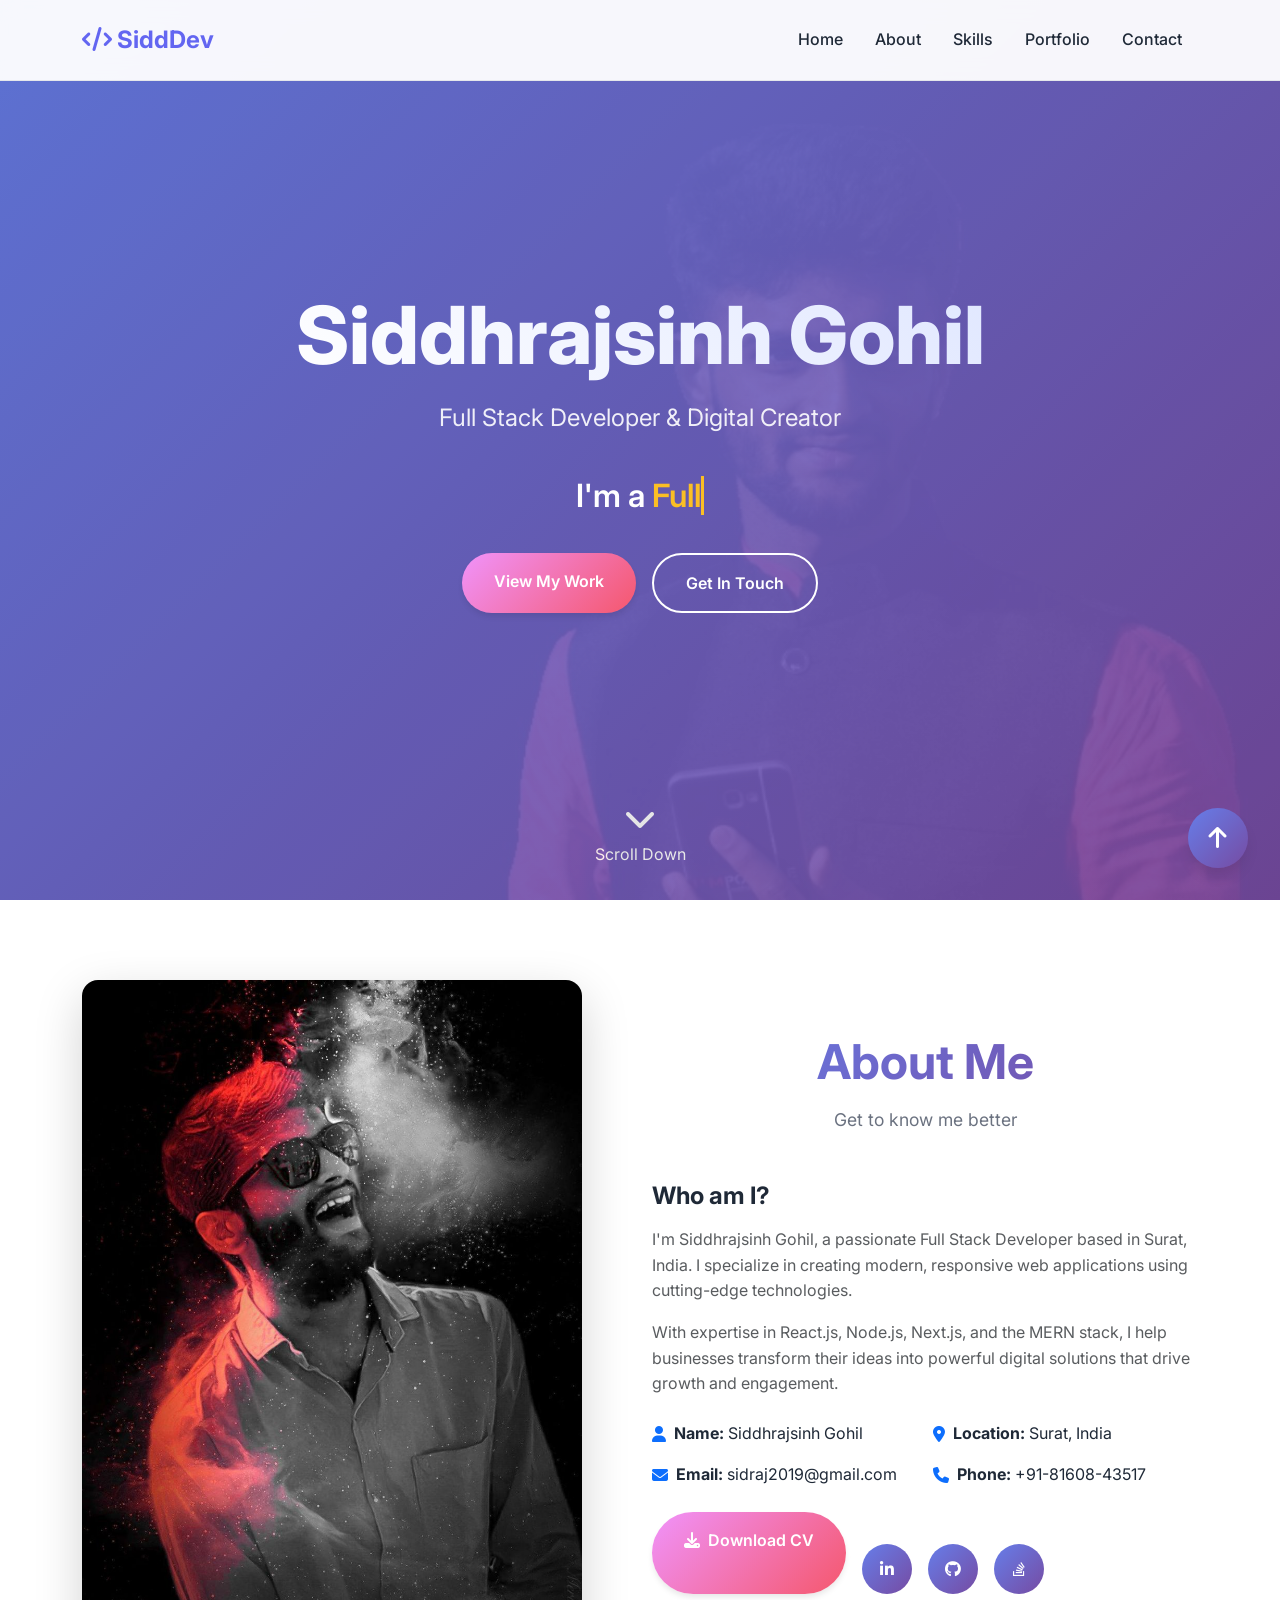
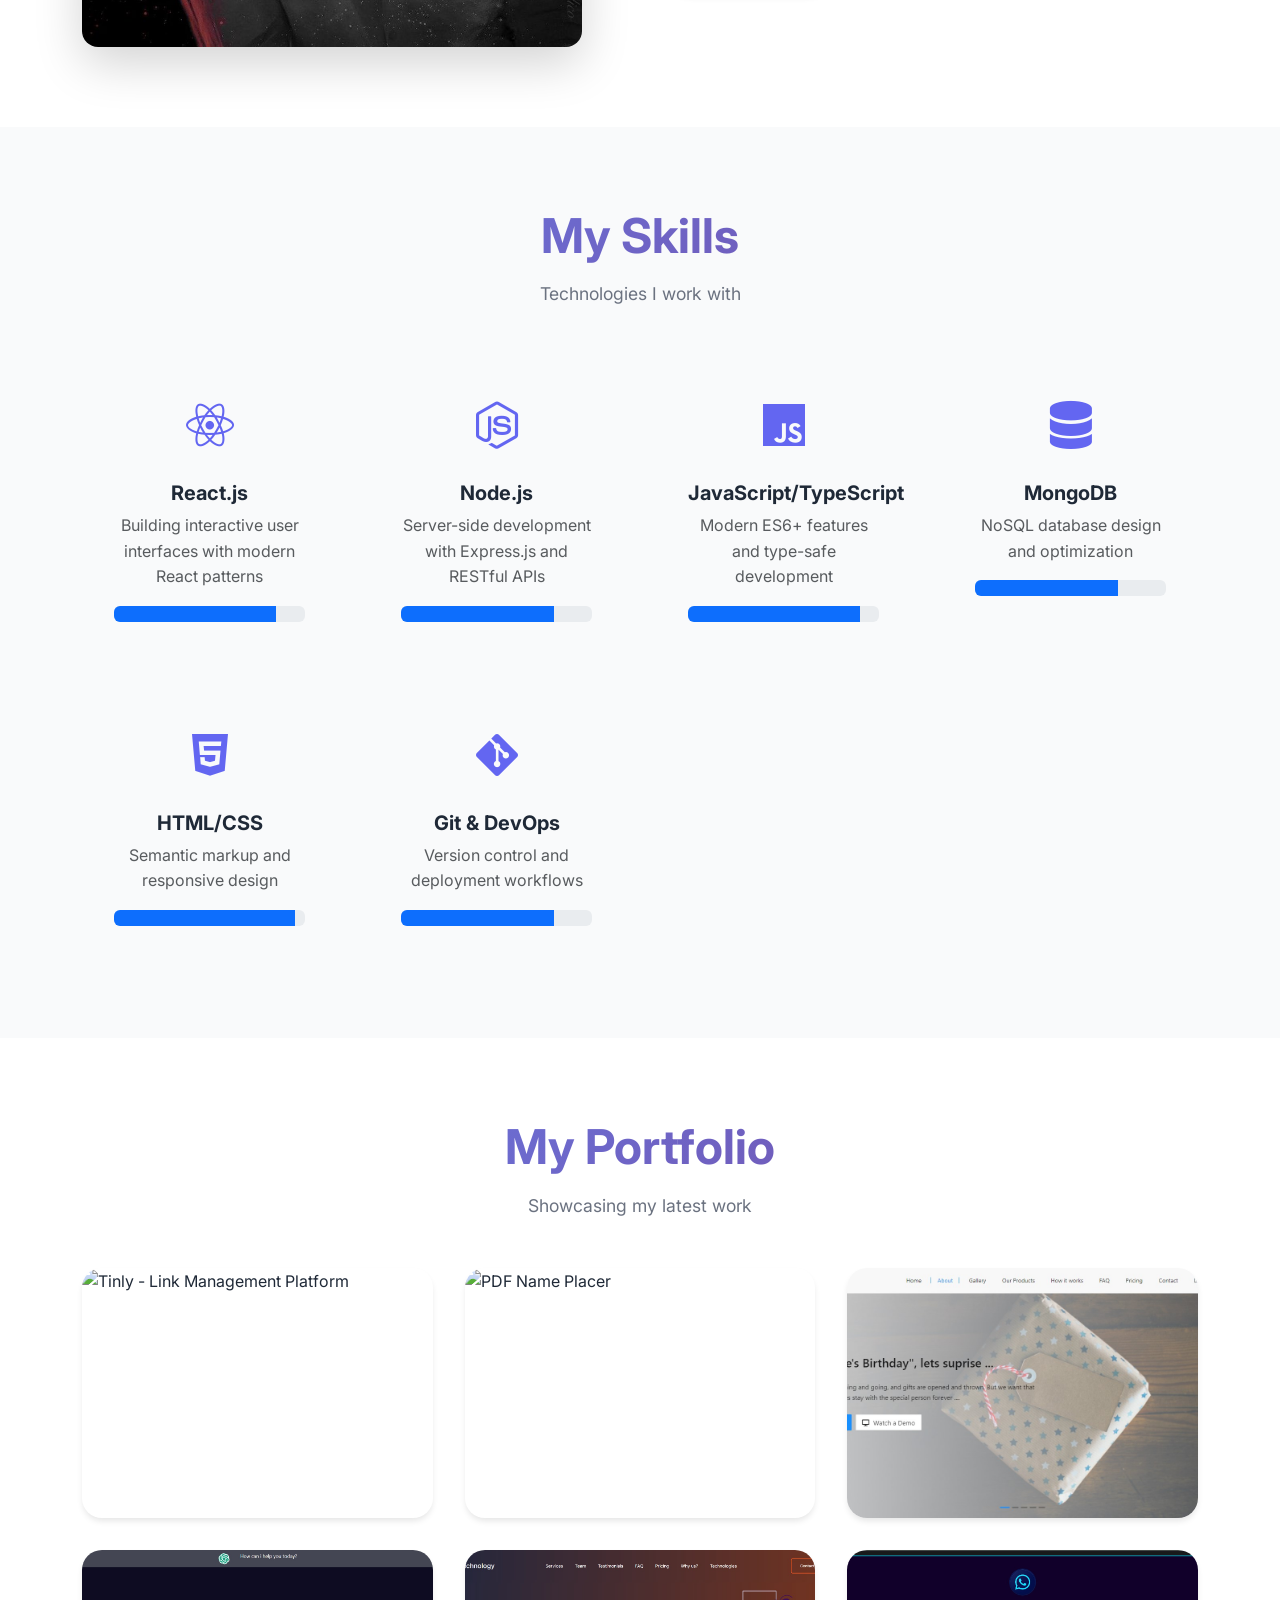
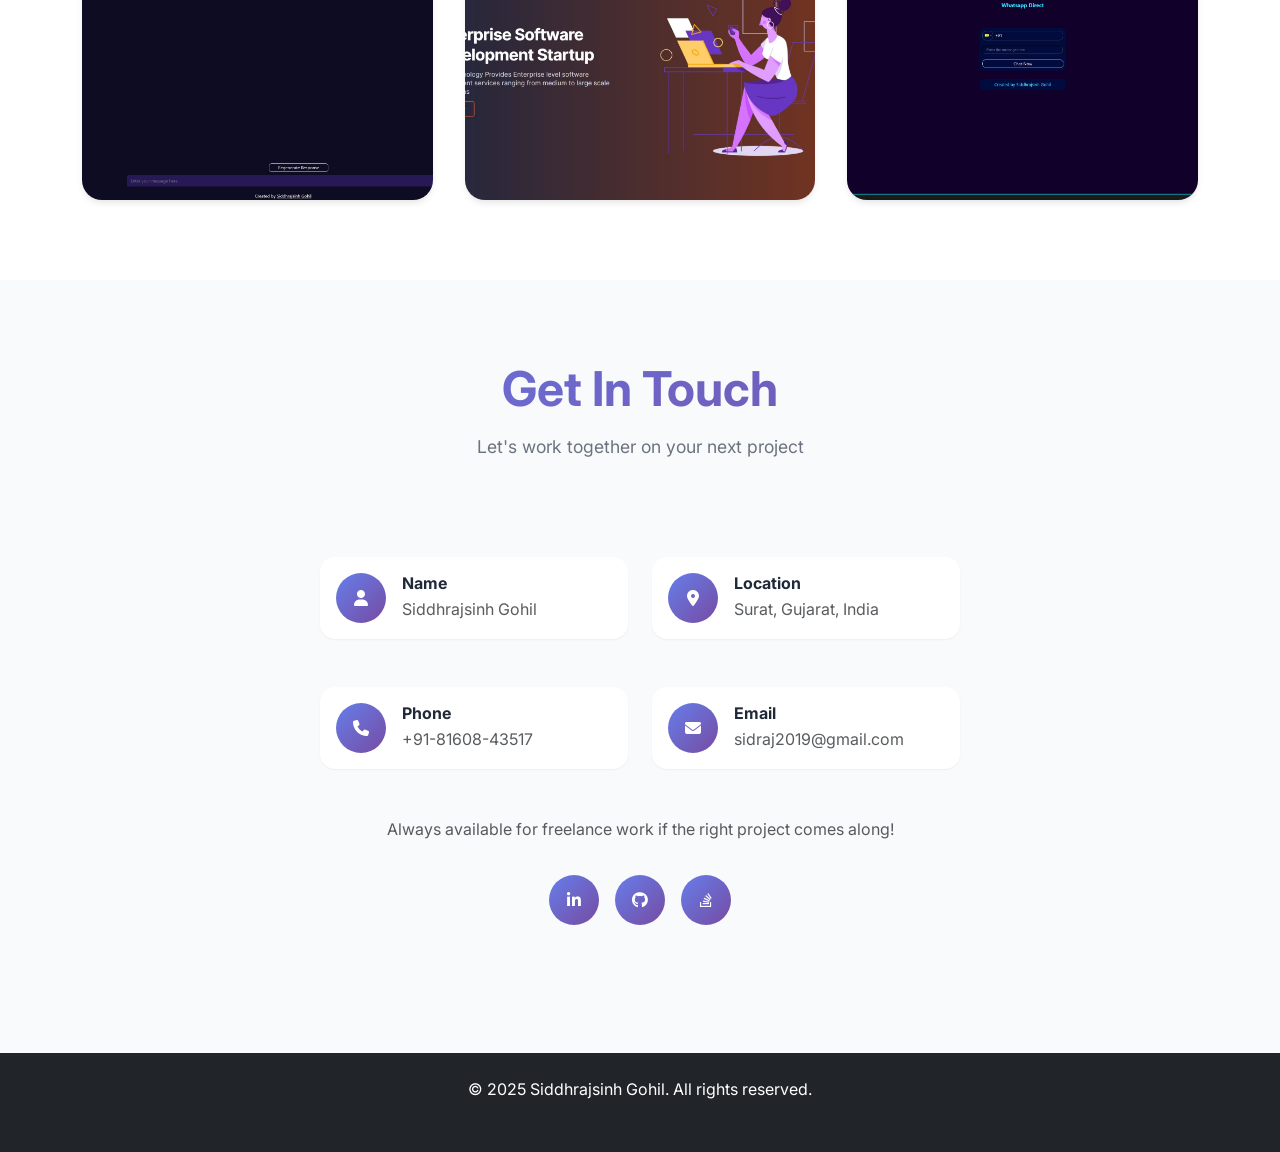
==== commit 486bfcbf: "changed the design of the webpage" ====
--- a/home.html
+++ b/home.html
@@ -1,1544 +1,989 @@
 <!DOCTYPE html>
-<html lang="zxx">
-  <meta
-    http-equiv="content-type"
-    content="text/html;charset=UTF-8"
-  />
-  <head>
-    <link
-      rel="stylesheet"
-      href="https://cdnjs.cloudflare.com/ajax/libs/font-awesome/5.15.4/css/all.min.css"
-      integrity="sha512-1ycn6IcaQQ40/MKBW2W4Rhis/DbILU74C1vSrLJxCq57o941Ym01SwNsOMqvEBFlcgUa6xLiPY/NS5R+E6ztJQ=="
-      crossorigin="anonymous"
-      referrerpolicy="no-referrer"
-    />
-    <!-- Required meta tags-->
+<html lang="en">
+<head>
     <meta charset="utf-8" />
-    <title>Siddhrajsinh Gohil - Full Stack Developer from Surat</title>
-    <meta
-      name="viewport"
-      content="width=device-width, initial-scale=1, shrink-to-fit=no"
-    />
-    <meta name="robots" content="noodp " />
-    <meta
-      name="title"
-      content="Siddhrajsinh Gohil Portfolio | Full Stack Developer"
-    />
-    <meta
-      name="description"
-      content="I am Siddhrajsinh Gohil From surat, Full Stack Developer with Expertise in React.js, Node.js, Next.js, Express.js, MongoDB, with experience in Typescript Development and React native"
-    />
-    <meta
-      name="keywords"
-      content="Web developer in surat,Siddhrajsinh Gohil,React developer, Siddhraj gohil Web Development portfolio,siddhraj gohil surat,siddhrajsinh gohil,siddhrajsinh gohil surat, web developer in surat,react developer in surat,node developer in surat,mern stack developer in surat,typescript developer in surat,mongodb expert in surat, react expert near me, node expert near me, express.js expert near me,i need react developer, i need node developer, i need mongodb expert, i need react-native developer, react native expert in surat, react native developer in surat"
-    />
+    <meta name="viewport" content="width=device-width, initial-scale=1, shrink-to-fit=no" />
     <meta name="robots" content="index, follow" />
-    <meta http-equiv="Content-Type" content="text/html; charset=utf-8" />
-    <meta name="language" content="English" />
     <meta name="author" content="Siddhrajsinh Ranjitsinh Gohil" />
-    <meta http-equiv="Content-Type" content="text/html; charset=UTF-8" />
-    <meta http-equiv="X-UA-Compatible" content="IE=edge" />
-    <meta http-equiv="X-UA-Compatible" content="ie=edge" />
-    <meta
-      name="viewport"
-      content="width=device-width, initial-scale=1.0"
-    />
-    <meta
-      property="og:title"
-      content="Siddhrajsinh Gohil Portfolio | Full Stack Developer from surat"
-    />
-    <meta property="og:site_name" content="Siddhrajsinh Gohil Portfolio | Full Stack Developer" />
-    <meta
-      property="og:url"
-      content="https://sidddev7.github.io/web-developer/home.html"
-    />
-    <meta
-      property="og:description"
-      content="I am Siddhrajsinh Gohil From surat, Full Stack Developer with Expertise in React.js, Node.js, Next.js, Express.js, MongoDB, with experience in Typescript Development and React native"
-    />
-    <meta property="og:type" content="article" />
-    <meta property="og:image" content="https://sidddev7.github.io/web-developer/img/info-img.jpg" />
-    <meta name="twitter:card" content="summary" />
-    <meta
-      name="twitter:title"
-      content="Siddhrajsinh Gohil Portfolio | Full Stack Developer from surat"
-    />
-    <meta
-      name="twitter:description"
-      content="I am Siddhrajsinh Gohil From surat, Full Stack Developer with Expertise in React.js, Node.js, Express.js, MongoDB, with experience in Typescript Development and React native"
-    />
-      <meta name="twitter:image" content="https://sidddev7.github.io/web-developer/img/info-img.jpg"></meta>
-    <meta
-      name="twitter:image:alt"
-      content="Siddhrajsinh Gohil Portfolio | Full Stack Developer from surat"
-    ></meta>
-    <meta
-      name="google-site-verification"
-      content="PM_p9XdFdRJsBPWEoN58dTrc4ZU3gVCuYIoqZpLAc5A"
-    />
-    <!-- Favicons-->
-    <link
-      rel="apple-touch-icon"
-      sizes="180x180"
-      href="img/favicons/apple-touch-icon.png"
-    />
-    <link
-      rel="icon"
-      type="image/png"
-      sizes="32x32"
-      href="img/favicons/favicon-32x32.png"
-    />
-    <link
-      rel="icon"
-      type="image/png"
-      sizes="16x16"
-      href="img/favicons/favicon-16x16.png"
-    />
-    <!-- Web fonts-->
-    <link
-      href="https://fonts.googleapis.com/css?family=Poppins:300,300i,400,400i,500,500i,600,600i,700,700i,800,800i&amp;display=swap"
-      rel="stylesheet"
-    />
-    <!-- CSS vendors-->
-    <link rel="stylesheet" href="css/bootstrap-custom.css" />
-    <link rel="stylesheet" href="css/ionicons.min.css" />
-    <link rel="stylesheet" href="css/tiny-slider.css" />
-    <link rel="stylesheet" href="css/lity.min.css" />
-    <link rel="stylesheet" href="css/simplebar.min.css" />
-    <link rel="stylesheet" href="css/jquery.mb.YTPlayer.min.css" />
-    <!-- Main CSS-->
-    <link rel="stylesheet" href="css/main.css" />
-    <!-- CSS Color scheme-->
-    <link
-      id="color-scheme"
-      rel="stylesheet"
-      href="css/colors/main-darkgreen.css"
-    />
-    <!-- Custom CSS (Add your custom CSS styles to this file)-->
+
+    <!-- SEO Meta Tags -->
+    <title>Siddhrajsinh Gohil - Full Stack Developer & Digital Creator</title>
+    <meta name="description" content="Full Stack Developer specializing in React.js, Node.js, Next.js, and modern web technologies. Creating innovative digital solutions and web applications." />
+    <meta name="keywords" content="Full Stack Developer, React Developer, Node.js Developer, Web Developer, Surat, India, MERN Stack, Next.js, TypeScript" />
+
+    <!-- Open Graph Meta Tags -->
+    <meta property="og:title" content="Siddhrajsinh Gohil - Full Stack Developer Portfolio" />
+    <meta property="og:description" content="Full Stack Developer specializing in React.js, Node.js, Next.js, and modern web technologies." />
+    <meta property="og:type" content="website" />
+    <meta property="og:image" content="img/info-img.jpg" />
+
+    <!-- Twitter Meta Tags -->
+    <meta name="twitter:card" content="summary_large_image" />
+    <meta name="twitter:title" content="Siddhrajsinh Gohil - Full Stack Developer Portfolio" />
+    <meta name="twitter:description" content="Full Stack Developer specializing in React.js, Node.js, Next.js, and modern web technologies." />
+
+    <!-- Favicons -->
+    <link rel="apple-touch-icon" sizes="180x180" href="img/favicons/apple-touch-icon.png" />
+    <link rel="icon" type="image/png" sizes="32x32" href="img/favicons/favicon-32x32.png" />
+    <link rel="icon" type="image/png" sizes="16x16" href="img/favicons/favicon-16x16.png" />
+
+    <!-- Google Fonts -->
+    <link href="https://fonts.googleapis.com/css2?family=Inter:wght@300;400;500;600;700;800&family=Poppins:wght@300;400;500;600;700;800&display=swap" rel="stylesheet" />
+
+    <!-- Font Awesome -->
+    <link rel="stylesheet" href="https://cdnjs.cloudflare.com/ajax/libs/font-awesome/6.4.0/css/all.min.css" />
+
+    <!-- Bootstrap CSS -->
+    <link href="https://cdn.jsdelivr.net/npm/bootstrap@5.3.0/dist/css/bootstrap.min.css" rel="stylesheet" />
+
+    <!-- AOS Animation Library -->
+    <link href="https://unpkg.com/aos@2.3.1/dist/aos.css" rel="stylesheet" />
+
+    <!-- Custom CSS -->
     <link rel="stylesheet" href="css/custom.css" />
-    <!-- removeIf(customizerDist)-->
-    <link rel="stylesheet" href="../customizer/main.css" />
-    <!-- endremoveIf(customizerDist)-->
-  </head>
-
-  <body class="theme-dark">
-    <!-- Preloader-->
-    <div class="preloader">
-      <div class="preloader-block">
-        <div class="preloader-icon">
-          <span class="loading-dot loading-dot-1"></span
-          ><span class="loading-dot loading-dot-2"></span
-          ><span class="loading-dot loading-dot-3"></span>
+
+    <style>
+        :root {
+            --primary-color: #6366f1;
+            --secondary-color: #8b5cf6;
+            --accent-color: #06b6d4;
+            --text-primary: #1f2937;
+            --text-secondary: #6b7280;
+            --bg-primary: #ffffff;
+            --bg-secondary: #f9fafb;
+            --bg-dark: #111827;
+            --border-color: #e5e7eb;
+            --shadow-sm: 0 1px 2px 0 rgb(0 0 0 / 0.05);
+            --shadow-md: 0 4px 6px -1px rgb(0 0 0 / 0.1);
+            --shadow-lg: 0 10px 15px -3px rgb(0 0 0 / 0.1);
+            --gradient-primary: linear-gradient(135deg, #667eea 0%, #764ba2 100%);
+            --gradient-secondary: linear-gradient(135deg, #f093fb 0%, #f5576c 100%);
+        }
+
+        * {
+            margin: 0;
+            padding: 0;
+            box-sizing: border-box;
+        }
+
+        body {
+            font-family: 'Inter', sans-serif;
+            line-height: 1.6;
+            color: var(--text-primary);
+            background-color: var(--bg-primary);
+            overflow-x: hidden;
+        }
+
+        .navbar {
+            background: rgba(255, 255, 255, 0.95);
+            backdrop-filter: blur(10px);
+            border-bottom: 1px solid var(--border-color);
+            transition: all 0.3s ease;
+            padding: 1rem 0;
+        }
+
+        .navbar-brand {
+            font-weight: 700;
+            font-size: 1.5rem;
+            color: var(--primary-color) !important;
+        }
+
+        .nav-link {
+            font-weight: 500;
+            color: var(--text-primary) !important;
+            margin: 0 0.5rem;
+            transition: color 0.3s ease;
+            position: relative;
+        }
+
+        .nav-link:hover {
+            color: var(--primary-color) !important;
+        }
+
+        .nav-link::after {
+            content: '';
+            position: absolute;
+            bottom: -5px;
+            left: 50%;
+            width: 0;
+            height: 2px;
+            background: var(--gradient-primary);
+            transition: all 0.3s ease;
+            transform: translateX(-50%);
+        }
+
+        .nav-link:hover::after {
+            width: 100%;
+        }
+
+        .hero-section {
+            min-height: 100vh;
+            background: var(--gradient-primary);
+            display: flex;
+            align-items: center;
+            position: relative;
+            overflow: hidden;
+        }
+
+        .hero-section::before {
+            content: '';
+            position: absolute;
+            top: 0;
+            left: 0;
+            right: 0;
+            bottom: 0;
+            background: url('img/home.jpg') center/cover;
+            opacity: 0.1;
+            z-index: 1;
+        }
+
+        .hero-content {
+            position: relative;
+            z-index: 2;
+            text-align: center;
+            color: white;
+        }
+
+        .hero-title {
+            font-size: clamp(3rem, 8vw, 5rem);
+            font-weight: 800;
+            margin-bottom: 1rem;
+            background: linear-gradient(45deg, #fff, #e0e7ff);
+            -webkit-background-clip: text;
+            -webkit-text-fill-color: transparent;
+            background-clip: text;
+        }
+
+        .hero-subtitle {
+            font-size: clamp(1.25rem, 4vw, 1.5rem);
+            font-weight: 400;
+            margin-bottom: 2rem;
+            opacity: 0.9;
+        }
+
+        .typewriter {
+            font-size: clamp(1.5rem, 4vw, 2rem);
+            font-weight: 600;
+            margin-bottom: 2rem;
+            min-height: 3rem;
+        }
+
+        .typewriter span {
+            color: #fbbf24;
+            border-right: 3px solid #fbbf24;
+            animation: blink 1s infinite;
+        }
+
+        @keyframes blink {
+            0%, 50% { border-color: transparent; }
+            51%, 100% { border-color: #fbbf24; }
+        }
+
+        .cta-buttons {
+            display: flex;
+            gap: 1rem;
+            justify-content: center;
+            flex-wrap: wrap;
+        }
+
+        .btn-primary {
+            background: var(--gradient-secondary);
+            border: none;
+            padding: 1rem 2rem;
+            border-radius: 50px;
+            font-weight: 600;
+            color: white;
+            text-decoration: none;
+            transition: all 0.3s ease;
+            box-shadow: var(--shadow-md);
+        }
+
+        .btn-primary:hover {
+            transform: translateY(-2px);
+            box-shadow: var(--shadow-lg);
+            color: white;
+        }
+
+        .btn-outline {
+            background: transparent;
+            border: 2px solid white;
+            padding: 1rem 2rem;
+            border-radius: 50px;
+            font-weight: 600;
+            color: white;
+            text-decoration: none;
+            transition: all 0.3s ease;
+        }
+
+        .btn-outline:hover {
+            background: white;
+            color: var(--primary-color);
+        }
+
+        .section {
+            padding: 5rem 0;
+        }
+
+        .section-title {
+            font-size: clamp(2rem, 5vw, 3rem);
+            font-weight: 700;
+            text-align: center;
+            margin-bottom: 1rem;
+            background: var(--gradient-primary);
+            -webkit-background-clip: text;
+            -webkit-text-fill-color: transparent;
+            background-clip: text;
+        }
+
+        .section-subtitle {
+            text-align: center;
+            color: var(--text-secondary);
+            font-size: 1.1rem;
+            margin-bottom: 3rem;
+        }
+
+        .card {
+            border: none;
+            border-radius: 20px;
+            box-shadow: var(--shadow-sm);
+            transition: all 0.3s ease;
+            overflow: hidden;
+            height: 100%;
+        }
+
+        .card:hover {
+            transform: translateY(-10px);
+            box-shadow: var(--shadow-lg);
+        }
+
+        .card-img-top {
+            height: 200px;
+            object-fit: cover;
+        }
+
+        .portfolio-grid {
+            display: grid;
+            grid-template-columns: repeat(auto-fit, minmax(300px, 1fr));
+            gap: 2rem;
+            margin-top: 3rem;
+        }
+
+        .portfolio-item {
+            position: relative;
+            border-radius: 20px;
+            overflow: hidden;
+            box-shadow: var(--shadow-md);
+            transition: all 0.3s ease;
+        }
+
+        .portfolio-item:hover {
+            transform: translateY(-10px);
+            box-shadow: var(--shadow-lg);
+        }
+
+        .portfolio-item img {
+            width: 100%;
+            height: 250px;
+            object-fit: cover;
+            transition: transform 0.3s ease;
+        }
+
+        .portfolio-item:hover img {
+            transform: scale(1.1);
+        }
+
+        .portfolio-overlay {
+            position: absolute;
+            bottom: 0;
+            left: 0;
+            right: 0;
+            background: linear-gradient(transparent, rgba(0,0,0,0.8));
+            color: white;
+            padding: 2rem 1.5rem 1.5rem;
+            transform: translateY(100%);
+            transition: transform 0.3s ease;
+        }
+
+        .portfolio-item:hover .portfolio-overlay {
+            transform: translateY(0);
+        }
+
+        .skills-grid {
+            display: grid;
+            grid-template-columns: repeat(auto-fit, minmax(250px, 1fr));
+            gap: 2rem;
+            margin-top: 3rem;
+        }
+
+        .skill-card {
+            background: var(--bg-secondary);
+            padding: 2rem;
+            border-radius: 20px;
+            text-align: center;
+            transition: all 0.3s ease;
+        }
+
+        .skill-card:hover {
+            transform: translateY(-5px);
+            box-shadow: var(--shadow-md);
+        }
+
+        .skill-icon {
+            font-size: 3rem;
+            color: var(--primary-color);
+            margin-bottom: 1rem;
+        }
+
+        .contact-info {
+            background: var(--bg-secondary);
+            padding: 3rem;
+            border-radius: 20px;
+            height: 100%;
+        }
+
+        .contact-item {
+            display: flex;
+            align-items: center;
+            margin-bottom: 1.5rem;
+            padding: 1rem;
+            background: white;
+            border-radius: 15px;
+            box-shadow: var(--shadow-sm);
+        }
+
+        .contact-icon {
+            width: 50px;
+            height: 50px;
+            background: var(--gradient-primary);
+            border-radius: 50%;
+            display: flex;
+            align-items: center;
+            justify-content: center;
+            color: white;
+            margin-right: 1rem;
+        }
+
+        .social-links {
+            display: flex;
+            gap: 1rem;
+            justify-content: center;
+            margin-top: 2rem;
+        }
+
+        .social-link {
+            width: 50px;
+            height: 50px;
+            background: var(--gradient-primary);
+            border-radius: 50%;
+            display: flex;
+            align-items: center;
+            justify-content: center;
+            color: white;
+            text-decoration: none;
+            transition: all 0.3s ease;
+        }
+
+        .social-link:hover {
+            transform: translateY(-3px);
+            box-shadow: var(--shadow-md);
+            color: white;
+        }
+
+        .floating-nav {
+            position: fixed;
+            bottom: 2rem;
+            right: 2rem;
+            z-index: 1000;
+        }
+
+        .floating-nav .btn {
+            width: 60px;
+            height: 60px;
+            border-radius: 50%;
+            background: var(--gradient-primary);
+            border: none;
+            color: white;
+            font-size: 1.5rem;
+            box-shadow: var(--shadow-lg);
+            transition: all 0.3s ease;
+        }
+
+        .floating-nav .btn:hover {
+            transform: scale(1.1);
+        }
+
+        @media (max-width: 768px) {
+            .hero-title {
+                font-size: 3rem;
+            }
+
+            .cta-buttons {
+                flex-direction: column;
+                align-items: center;
+            }
+
+            .portfolio-grid {
+                grid-template-columns: 1fr;
+            }
+
+            .floating-nav {
+                bottom: 1rem;
+                right: 1rem;
+            }
+        }
+
+        .scroll-indicator {
+            position: absolute;
+            bottom: 2rem;
+            left: 50%;
+            transform: translateX(-50%);
+            color: white;
+            text-align: center;
+            animation: bounce 2s infinite;
+        }
+
+        @keyframes bounce {
+            0%, 20%, 50%, 80%, 100% {
+                transform: translateX(-50%) translateY(0);
+            }
+            40% {
+                transform: translateX(-50%) translateY(-10px);
+            }
+            60% {
+                transform: translateX(-50%) translateY(-5px);
+            }
+        }
+
+        .scroll-indicator i {
+            font-size: 2rem;
+            margin-bottom: 0.5rem;
+            display: block;
+        }
+
+        .navbar-toggler {
+            border: none;
+            padding: 0.5rem;
+        }
+
+        .navbar-toggler:focus {
+            box-shadow: none;
+        }
+
+        .navbar-toggler-icon {
+            background-image: url("data:image/svg+xml,%3csvg xmlns='http://www.w3.org/2000/svg' viewBox='0 0 30 30'%3e%3cpath stroke='rgba(99, 102, 241, 1)' stroke-linecap='round' stroke-miterlimit='10' stroke-width='2' d='M4 7h22M4 15h22M4 23h22'/%3e%3c/svg%3e");
+        }
+    </style>
+</head>
+
+<body>
+    <!-- Navigation -->
+    <nav class="navbar navbar-expand-lg fixed-top">
+        <div class="container">
+            <a class="navbar-brand" href="#home">
+                <i class="fas fa-code"></i> SiddDev
+            </a>
+
+            <button class="navbar-toggler" type="button" data-bs-toggle="collapse" data-bs-target="#navbarNav">
+                <span class="navbar-toggler-icon"></span>
+            </button>
+
+            <div class="collapse navbar-collapse" id="navbarNav">
+                <ul class="navbar-nav ms-auto">
+                    <li class="nav-item">
+                        <a class="nav-link" href="#home">Home</a>
+                    </li>
+                    <li class="nav-item">
+                        <a class="nav-link" href="#about">About</a>
+                    </li>
+                    <li class="nav-item">
+                        <a class="nav-link" href="#skills">Skills</a>
+                    </li>
+                    <li class="nav-item">
+                        <a class="nav-link" href="#portfolio">Portfolio</a>
+                    </li>
+                    <li class="nav-item">
+                        <a class="nav-link" href="#contact">Contact</a>
+                    </li>
+                </ul>
+            </div>
         </div>
-      </div>
+    </nav>
+
+    <!-- Hero Section -->
+    <section id="home" class="hero-section">
+        <div class="container">
+            <div class="row justify-content-center">
+                <div class="col-lg-8 text-center">
+                    <div class="hero-content" data-aos="fade-up">
+                        <h1 class="hero-title">Siddhrajsinh Gohil</h1>
+                        <p class="hero-subtitle">Full Stack Developer & Digital Creator</p>
+                        <div class="typewriter">
+                            I'm a <span id="typed-text"></span>
+                        </div>
+                        <div class="cta-buttons">
+                            <a href="#portfolio" class="btn btn-primary">View My Work</a>
+                            <a href="#contact" class="btn btn-outline">Get In Touch</a>
+                        </div>
+                    </div>
+                </div>
+            </div>
+        </div>
+
+        <div class="scroll-indicator">
+            <i class="fas fa-chevron-down"></i>
+            <span>Scroll Down</span>
+        </div>
+    </section>
+
+    <!-- About Section -->
+    <section id="about" class="section">
+        <div class="container">
+            <div class="row align-items-center">
+                <div class="col-lg-6" data-aos="fade-right">
+                    <img src="img/info-img.jpg" alt="Siddhrajsinh Gohil" class="img-fluid rounded-4 shadow-lg" style="width: 100%; max-width: 500px;">
+                </div>
+                <div class="col-lg-6" data-aos="fade-left">
+                    <h2 class="section-title">About Me</h2>
+                    <p class="section-subtitle">Get to know me better</p>
+
+                    <div class="mb-4">
+                        <h4 class="fw-bold mb-3">Who am I?</h4>
+                        <p class="text-muted">
+                            I'm Siddhrajsinh Gohil, a passionate Full Stack Developer based in Surat, India.
+                            I specialize in creating modern, responsive web applications using cutting-edge technologies.
+                        </p>
+                        <p class="text-muted">
+                            With expertise in React.js, Node.js, Next.js, and the MERN stack, I help businesses
+                            transform their ideas into powerful digital solutions that drive growth and engagement.
+                        </p>
+                    </div>
+
+                    <div class="row g-3 mb-4">
+                        <div class="col-6">
+                            <div class="d-flex align-items-center">
+                                <i class="fas fa-user text-primary me-2"></i>
+                                <span><strong>Name:</strong> Siddhrajsinh Gohil</span>
+                            </div>
+                        </div>
+                        <div class="col-6">
+                            <div class="d-flex align-items-center">
+                                <i class="fas fa-map-marker-alt text-primary me-2"></i>
+                                <span><strong>Location:</strong> Surat, India</span>
+                            </div>
+                        </div>
+                        <div class="col-6">
+                            <div class="d-flex align-items-center">
+                                <i class="fas fa-envelope text-primary me-2"></i>
+                                <span><strong>Email:</strong> sidraj2019@gmail.com</span>
+                            </div>
+                        </div>
+                        <div class="col-6">
+                            <div class="d-flex align-items-center">
+                                <i class="fas fa-phone text-primary me-2"></i>
+                                <span><strong>Phone:</strong> +91-81608-43517</span>
+                            </div>
+                        </div>
+                    </div>
+
+                    <div class="d-flex gap-3 flex-wrap">
+                        <a href="https://drive.google.com/file/d/1dOGu3aEG_QdxDfoxvcn0Fef4nfMbZUAi/view?usp=sharing"
+                           target="_blank" class="btn btn-primary">
+                            <i class="fas fa-download me-2"></i>Download CV
+                        </a>
+                        <div class="social-links">
+                            <a href="https://www.linkedin.com/in/siddhrajsinh-gohil/" target="_blank" class="social-link">
+                                <i class="fab fa-linkedin-in"></i>
+                            </a>
+                            <a href="https://github.com/sidddev7" target="_blank" class="social-link">
+                                <i class="fab fa-github"></i>
+                            </a>
+                            <a href="https://stackoverflow.com/users/13054898/siddhraj-gohil" target="_blank" class="social-link">
+                                <i class="fab fa-stack-overflow"></i>
+                            </a>
+                        </div>
+                    </div>
+                </div>
+            </div>
+        </div>
+    </section>
+
+    <!-- Skills Section -->
+    <section id="skills" class="section" style="background-color: var(--bg-secondary);">
+        <div class="container">
+            <h2 class="section-title" data-aos="fade-up">My Skills</h2>
+            <p class="section-subtitle" data-aos="fade-up">Technologies I work with</p>
+
+            <div class="skills-grid">
+                <div class="skill-card" data-aos="fade-up" data-aos-delay="100">
+                    <div class="skill-icon">
+                        <i class="fab fa-react"></i>
+                    </div>
+                    <h5 class="fw-bold">React.js</h5>
+                    <p class="text-muted">Building interactive user interfaces with modern React patterns</p>
+                    <div class="progress mt-3">
+                        <div class="progress-bar bg-primary" style="width: 85%"></div>
+                    </div>
+                </div>
+
+                <div class="skill-card" data-aos="fade-up" data-aos-delay="200">
+                    <div class="skill-icon">
+                        <i class="fab fa-node-js"></i>
+                    </div>
+                    <h5 class="fw-bold">Node.js</h5>
+                    <p class="text-muted">Server-side development with Express.js and RESTful APIs</p>
+                    <div class="progress mt-3">
+                        <div class="progress-bar bg-primary" style="width: 80%"></div>
+                    </div>
+                </div>
+
+                <div class="skill-card" data-aos="fade-up" data-aos-delay="300">
+                    <div class="skill-icon">
+                        <i class="fab fa-js"></i>
+                    </div>
+                    <h5 class="fw-bold">JavaScript/TypeScript</h5>
+                    <p class="text-muted">Modern ES6+ features and type-safe development</p>
+                    <div class="progress mt-3">
+                        <div class="progress-bar bg-primary" style="width: 90%"></div>
+                    </div>
+                </div>
+
+                <div class="skill-card" data-aos="fade-up" data-aos-delay="400">
+                    <div class="skill-icon">
+                        <i class="fas fa-database"></i>
+                    </div>
+                    <h5 class="fw-bold">MongoDB</h5>
+                    <p class="text-muted">NoSQL database design and optimization</p>
+                    <div class="progress mt-3">
+                        <div class="progress-bar bg-primary" style="width: 75%"></div>
+                    </div>
+                </div>
+
+                <div class="skill-card" data-aos="fade-up" data-aos-delay="500">
+                    <div class="skill-icon">
+                        <i class="fab fa-html5"></i>
+                    </div>
+                    <h5 class="fw-bold">HTML/CSS</h5>
+                    <p class="text-muted">Semantic markup and responsive design</p>
+                    <div class="progress mt-3">
+                        <div class="progress-bar bg-primary" style="width: 95%"></div>
+                    </div>
+                </div>
+
+                <div class="skill-card" data-aos="fade-up" data-aos-delay="600">
+                    <div class="skill-icon">
+                        <i class="fab fa-git-alt"></i>
+                    </div>
+                    <h5 class="fw-bold">Git & DevOps</h5>
+                    <p class="text-muted">Version control and deployment workflows</p>
+                    <div class="progress mt-3">
+                        <div class="progress-bar bg-primary" style="width: 80%"></div>
+                    </div>
+                </div>
+            </div>
+        </div>
+    </section>
+
+    <!-- Portfolio Section -->
+    <section id="portfolio" class="section">
+        <div class="container">
+            <h2 class="section-title" data-aos="fade-up">My Portfolio</h2>
+            <p class="section-subtitle" data-aos="fade-up">Showcasing my latest work</p>
+
+            <div class="portfolio-grid">
+                <!-- Tinly Project -->
+                <div class="portfolio-item" data-aos="fade-up" data-aos-delay="100">
+                    <img src="https://via.placeholder.com/400x250/6366f1/ffffff?text=Tinly" alt="Tinly - Link Management Platform">
+                    <div class="portfolio-overlay">
+                        <h5 class="fw-bold">Tinly</h5>
+                        <p class="mb-2">Modern link management platform for creators and businesses</p>
+                        <div class="d-flex gap-2 flex-wrap">
+                            <span class="badge bg-primary">Next.js</span>
+                            <span class="badge bg-primary">TypeScript</span>
+                            <span class="badge bg-primary">Tailwind CSS</span>
+                        </div>
+                        <a href="https://tinly.vercel.app/" target="_blank" class="btn btn-primary btn-sm mt-3">
+                            <i class="fas fa-external-link-alt me-2"></i>Visit Project
+                        </a>
+                    </div>
+                </div>
+
+                <!-- PDF Writer Project -->
+                <div class="portfolio-item" data-aos="fade-up" data-aos-delay="200">
+                    <img src="https://via.placeholder.com/400x250/8b5cf6/ffffff?text=PDF+Writer" alt="PDF Name Placer">
+                    <div class="portfolio-overlay">
+                        <h5 class="fw-bold">PDF Name Placer</h5>
+                        <p class="mb-2">Bulk PDF processing tool for customizing document names</p>
+                        <div class="d-flex gap-2 flex-wrap">
+                            <span class="badge bg-primary">React</span>
+                            <span class="badge bg-primary">PDF.js</span>
+                            <span class="badge bg-primary">Bootstrap</span>
+                        </div>
+                        <a href="https://pdf-writer.vercel.app/" target="_blank" class="btn btn-primary btn-sm mt-3">
+                            <i class="fas fa-external-link-alt me-2"></i>Visit Project
+                        </a>
+                    </div>
+                </div>
+
+                <!-- My Gifty Project -->
+                <div class="portfolio-item" data-aos="fade-up" data-aos-delay="300">
+                    <img src="img/item-2.jpg" alt="My Gifty">
+                    <div class="portfolio-overlay">
+                        <h5 class="fw-bold">My Gifty</h5>
+                        <p class="mb-2">E-commerce platform for gift shopping</p>
+                        <div class="d-flex gap-2 flex-wrap">
+                            <span class="badge bg-primary">MERN Stack</span>
+                            <span class="badge bg-primary">E-commerce</span>
+                        </div>
+                        <a href="https://www.mygifty.in/" target="_blank" class="btn btn-primary btn-sm mt-3">
+                            <i class="fas fa-external-link-alt me-2"></i>Visit Project
+                        </a>
+                    </div>
+                </div>
+
+                <!-- ChatGPT 2.0 Project -->
+                <div class="portfolio-item" data-aos="fade-up" data-aos-delay="400">
+                    <img src="img/chatgpt2.jpg" alt="ChatGPT 2.0">
+                    <div class="portfolio-overlay">
+                        <h5 class="fw-bold">ChatGPT 2.0</h5>
+                        <p class="mb-2">AI-powered chat application with modern interface</p>
+                        <div class="d-flex gap-2 flex-wrap">
+                            <span class="badge bg-primary">React</span>
+                            <span class="badge bg-primary">AI Integration</span>
+                        </div>
+                        <a href="https://chatgpt2-theta.vercel.app/" target="_blank" class="btn btn-primary btn-sm mt-3">
+                            <i class="fas fa-external-link-alt me-2"></i>Visit Project
+                        </a>
+                    </div>
+                </div>
+
+                <!-- Shiv Technology Project -->
+                <div class="portfolio-item" data-aos="fade-up" data-aos-delay="500">
+                    <img src="img/shivtechnology.jpg" alt="Shiv Technology">
+                    <div class="portfolio-overlay">
+                        <h5 class="fw-bold">Shiv Technology</h5>
+                        <p class="mb-2">Technology company website with modern design</p>
+                        <div class="d-flex gap-2 flex-wrap">
+                            <span class="badge bg-primary">React</span>
+                            <span class="badge bg-primary">Corporate</span>
+                        </div>
+                        <a href="https://shiv-technology.netlify.app/" target="_blank" class="btn btn-primary btn-sm mt-3">
+                            <i class="fas fa-external-link-alt me-2"></i>Visit Project
+                        </a>
+                    </div>
+                </div>
+
+                <!-- Direct WhatsApp Project -->
+                <div class="portfolio-item" data-aos="fade-up" data-aos-delay="600">
+                    <img src="img/item-4.jpg" alt="Direct WhatsApp">
+                    <div class="portfolio-overlay">
+                        <h5 class="fw-bold">Direct WhatsApp</h5>
+                        <p class="mb-2">Utility tool for direct WhatsApp messaging</p>
+                        <div class="d-flex gap-2 flex-wrap">
+                            <span class="badge bg-primary">Utility</span>
+                            <span class="badge bg-primary">WhatsApp API</span>
+                        </div>
+                        <a href="https://direct-whatsap.netlify.app/" target="_blank" class="btn btn-primary btn-sm mt-3">
+                            <i class="fas fa-external-link-alt me-2"></i>Visit Project
+                        </a>
+                    </div>
+                </div>
+            </div>
+        </div>
+    </section>
+
+    <!-- Contact Section -->
+    <section id="contact" class="section" style="background-color: var(--bg-secondary);">
+        <div class="container">
+            <h2 class="section-title" data-aos="fade-up">Get In Touch</h2>
+            <p class="section-subtitle" data-aos="fade-up">Let's work together on your next project</p>
+
+            <div class="row justify-content-center">
+                <div class="col-lg-8">
+                    <div class="contact-info" data-aos="fade-up">
+                        <div class="row g-4">
+                            <div class="col-md-6">
+                                <div class="contact-item">
+                                    <div class="contact-icon">
+                                        <i class="fas fa-user"></i>
+                                    </div>
+                                    <div>
+                                        <h6 class="fw-bold mb-1">Name</h6>
+                                        <span class="text-muted">Siddhrajsinh Gohil</span>
+                                    </div>
+                                </div>
+                            </div>
+
+                            <div class="col-md-6">
+                                <div class="contact-item">
+                                    <div class="contact-icon">
+                                        <i class="fas fa-map-marker-alt"></i>
+                                    </div>
+                                    <div>
+                                        <h6 class="fw-bold mb-1">Location</h6>
+                                        <span class="text-muted">Surat, Gujarat, India</span>
+                                    </div>
+                                </div>
+                            </div>
+
+                            <div class="col-md-6">
+                                <div class="contact-item">
+                                    <div class="contact-icon">
+                                        <i class="fas fa-phone"></i>
+                                    </div>
+                                    <div>
+                                        <h6 class="fw-bold mb-1">Phone</h6>
+                                        <a href="tel:+91-81608-43517" class="text-muted text-decoration-none">+91-81608-43517</a>
+                                    </div>
+                                </div>
+                            </div>
+
+                            <div class="col-md-6">
+                                <div class="contact-item">
+                                    <div class="contact-icon">
+                                        <i class="fas fa-envelope"></i>
+                                    </div>
+                                    <div>
+                                        <h6 class="fw-bold mb-1">Email</h6>
+                                        <a href="mailto:sidraj2019@gmail.com" class="text-muted text-decoration-none">sidraj2019@gmail.com</a>
+                                    </div>
+                                </div>
+                            </div>
+                        </div>
+
+                        <div class="text-center mt-4">
+                            <p class="text-muted mb-3">Always available for freelance work if the right project comes along!</p>
+                            <div class="social-links">
+                                <a href="https://www.linkedin.com/in/siddhrajsinh-gohil/" target="_blank" class="social-link">
+                                    <i class="fab fa-linkedin-in"></i>
+                                </a>
+                                <a href="https://github.com/sidddev7" target="_blank" class="social-link">
+                                    <i class="fab fa-github"></i>
+                                </a>
+                                <a href="https://stackoverflow.com/users/13054898/siddhraj-gohil" target="_blank" class="social-link">
+                                    <i class="fab fa-stack-overflow"></i>
+                                </a>
+                            </div>
+                        </div>
+                    </div>
+                </div>
+            </div>
+        </div>
+    </section>
+
+    <!-- Footer -->
+    <footer class="bg-dark text-white text-center py-4">
+        <div class="container">
+            <p class="mb-0">&copy; 2025 Siddhrajsinh Gohil. All rights reserved.</p>
+            <p class="mb-0 text-muted">Made with ❤️ in Surat, India</p>
+        </div>
+    </footer>
+
+    <!-- Floating Navigation -->
+    <div class="floating-nav">
+        <button class="btn" onclick="scrollToTop()" title="Back to Top">
+            <i class="fas fa-arrow-up"></i>
+        </button>
     </div>
-    <div id="overlay-effect"></div>
-    <!-- Navbar-->
-    <nav class="navbar-expand-md navbar fixed-top" id="navbar">
-      <a class="navbar-brand" data-scroll="" href="#home-area">
-        <!-- Navbar Logo-->
-        <img class="img-fluid" src="img/img-kitzu-logo.png" alt="Logo"
-      /></a>
-      <span
-        class="navbar-menu ml-auto"
-        data-toggle="collapse"
-        data-target="#navbarSupportedContent"
-        aria-controls="navbarSupportedContent"
-        aria-expanded="false"
-        aria-label="Toggle navigation"
-        role="button"
-        ><span class="btn-line"></span
-      ></span>
-      <div
-        class="collapse navbar-collapse order-1 order-lg-0"
-        id="navbarSupportedContent"
-      >
-        <!-- Navbar menu-->
-        <ul class="navbar-nav ml-auto">
-          <li class="nav-item"><a class="nav-link" href="#about">About</a></li>
-          <li class="nav-item">
-            <a class="nav-link" href="#resume">Resume</a>
-          </li>
-          <li class="nav-item">
-            <a class="nav-link" href="#portfolio">Portfolio</a>
-          </li>
-          <!-- <li class="nav-item"><a class="nav-link" href="#blog">Blog</a></li> -->
-          <li class="nav-item">
-            <a class="nav-link" href="#contact">Contact</a>
-          </li>
-          <li class="nav-item">
-            <a class="nav-link" target="_blank" href="https://sidddev7.github.io/web/home.html">I'm a SEO expert</a>
-          </li>
-        </ul>
-      </div>
-    </nav>
-    <!-- Home-->
-    <section
-      class="home-area element-cover-bg"
-      id="home"
-      style="background-image: url(img/home.jpg)"
-    >
-      <div class="container h-100">
-        <div class="row h-100 align-items-center justify-content-center">
-          <div class="col-12 col-lg-8 home-content text-center">
-            <h1 class="home-name">Siddhrajsinh <span>Gohil</span></h1>
-            <h4 class="cd-headline clip home-headline">
-              I’m a
-              <span class="cd-words-wrapper single-headline"
-                ><b class="is-visible">MERN Stack Developer</b
-                ><b>Reactjs Developer</b><b>Nodejs Developer</b><b>Designer</b
-                ><b>Freelancer</b></span
-              >
-            </h4>
-          </div>
-        </div>
-      </div>
-      <div class="fixed-wrapper">
-        <!-- Languages list-->
-
-        <!-- Social media icons-->
-        <div class="fixed-block block-right">
-          <ul class="list-unstyled social-icons">
-            <!-- <li>
-              <a href="#0"><i class="icon ion-logo-twitter"></i></a>
-            </li>
-            <li>
-              <a href="#0"><i class="icon ion-logo-facebook"></i></a>
-            </li> -->
-            <li>
-              <a
-                target="_blank"
-                href="https://www.linkedin.com/in/siddhrajsinh-gohil/"
-                ><i class="icon ion-logo-linkedin"></i
-              ></a>
-            </li>
-            <li>
-              <a target="_blank" href="https://github.com/sidddev7"
-                ><i class="icon ion-logo-github"></i
-              ></a>
-            </li>
-            <li>
-              <a
-                target="_blank"
-                href="https://stackoverflow.com/users/13054898/siddhraj-gohil"
-                ><i class="icon fab fa-stack-overflow"></i
-              ></a>
-            </li>
-          </ul>
-        </div>
-      </div>
-    </section>
-    <!-- About lightbox-->
-    <div class="lightbox-wrapper" id="about" data-simplebar>
-      <div class="container">
-        <div class="lightbox-close">
-          <div class="close-btn" data-modal-close="">
-            <span class="btn-line"></span>
-          </div>
-        </div>
-        <div class="row">
-          <div class="col-12">
-            <div class="lightbox-content">
-              <div class="row">
-                <div class="col-12">
-                  <div class="section-heading page-heading">
-                    <p class="section-description">Get to know me</p>
-                    <h2 class="section-title">About Me</h2>
-                    <div class="animated-bar"></div>
-                  </div>
-                </div>
-              </div>
-              <!-- Info section-->
-              <div class="info-section single-section">
-                <div class="row align-items-center">
-                  <!-- Picture part-->
-                  <div class="col-12 col-lg-5 info-img">
-                    <img
-                      class="img-fluid img-thumbnail"
-                      src="img/info-img.jpg"
-                      alt="About Picture"
-                    />
-                  </div>
-                  <!-- Content part-->
-                  <div class="col-12 col-lg-7 info-content">
-                    <div class="content-block">
-                      <h2 class="content-subtitle">Who am i?</h2>
-                      <h6 class="content-title">
-                        I'm Siddhrajsinh Gohil, a visual UX/UI Designer and Web
-                        Developer
-                      </h6>
-                      <div class="content-description">
-                        <p>
-                          I am a freelancer/ Developer based in India and i have
-                          been building noteworthy UX/UI designs and websites,
-                          which comply with the latest design trends. I help
-                          convert a vision and an idea into meaningful and
-                          useful products. Having a sharp eye for product
-                          evolution helps me prioritize tasks, iterate fast and
-                          deliver faster.
-                        </p>
-                      </div>
-                      <address class="content-info">
-                        <div class="row">
-                          <div class="col-12 col-md-6 single-info">
-                            <span>Name:</span>
-                            <p>Siddhrajsinh Gohil</p>
-                          </div>
-                          <div class="col-12 col-md-6 single-info">
-                            <span>Email:</span>
-                            <p>
-                              <a href="mailto:sidraj2019@gmail.com"
-                                >sidraj2019@gmail.com</a
-                              >
-                            </p>
-                          </div>
-                        </div>
-                        <div class="row">
-                          <div class="col-12 col-md-6 single-info">
-                            <span>Age:</span>
-                            <p>21</p>
-                          </div>
-                          <div class="col-12 col-md-6 single-info">
-                            <span>From:</span>
-                            <p>Surat, India</p>
-                          </div>
-                        </div>
-                      </address>
-                      <div class="d-block d-sm-flex align-items-center">
-                        <a
-                          class="btn content-download button-main button-scheme"
-                          href="https://drive.google.com/file/d/1dOGu3aEG_QdxDfoxvcn0Fef4nfMbZUAi/view?usp=sharing"
-                          target="_blank"
-                          role="button"
-                          >Download CV</a
-                        >
-                        <ul class="list-unstyled list-inline content-follow">
-                          <li class="list-inline-item" >
-                            <a
-                              target="_blank"
-                              href="https://www.linkedin.com/in/siddhrajsinh-gohil/"
-                              ><i class="icon ion-logo-linkedin"></i
-                            ></a>
-                          </li class="list-inline-item" >
-                          <li>
-                            <a target="_blank" href="https://github.com/sidddev7"
-                              ><i class="icon ion-logo-github"></i
-                            ></a>
-                          </li>
-                          <li class="list-inline-item" >
-                            <a
-                              target="_blank"
-                              href="https://stackoverflow.com/users/13054898/siddhraj-gohil"
-                              ><i class="icon fab fa-stack-overflow"></i
-                            ></a>
-                          </li>
-                          
-                        </ul>
-                      </div>
-                    </div>
-                  </div>
-                </div>
-              </div>
-              <!-- Services section-->
-              <div class="services-section single-section">
-                <div class="row">
-                  <div class="col-12">
-                    <div class="section-heading">
-                      <p class="section-description">
-                        Services i offer
-                      </p>
-                      <h2 class="section-title">My Services</h2>
-                    </div>
-                  </div>
-                </div>
-                <div class="row">
-                  <!-- Single service-->
-                  <div class="col-12 col-md-6 col-lg-4">
-                    <div class="single-service">
-                      <i class="icon service-icon ion-logo-css3"></i>
-                      <h6 class="service-title">Design Trends</h6>
-                      <p class="service-description">
-                        Best-in Class Design trneds that comply with current industry standards
-                      </p>
-                    </div>
-                  </div>
-                  <!-- Single service-->
-                  <div class="col-12 col-md-6 col-lg-4">
-                    <div class="single-service">
-                      <i class="icon service-icon ion-md-images"></i>
-                      <h6 class="service-title">Front-End Development</h6>
-                      <p class="service-description">
-                        Development of Front-End UI/UX using top technologies like React, React-native
-                      </p>
-                    </div>
-                  </div>
-                  <!-- Single service-->
-                  <div class="col-12 col-md-6 col-lg-4">
-                    <div class="single-service">
-                      <i class="icon service-icon ion-logo-ionic"></i>
-                      <h6 class="service-title">Server Development</h6>
-                      <p class="service-description">
-                        Development of Back-end services using technologies like Node and Expressjs
-                      </p>
-                    </div>
-                  </div>
-                  <!-- Single service-->
-                  <div class="col-12 col-md-6 col-lg-4">
-                    <div class="single-service">
-                      <i class="icon service-icon ion-logo-wordpress"></i>
-                      <h6 class="service-title">Full-Stack Web Development</h6>
-                      <p class="service-description">
-                        Development of Full Stack Highly Progressive Web apps for great user experiences
-                      </p>
-                    </div>
-                  </div>
-                  <!-- Single service-->
-                  <div class="col-12 col-md-6 col-lg-4">
-                    <div class="single-service">
-                      <i class="icon service-icon ion-md-move"></i>
-                      <h6 class="service-title">Fully Responsive</h6>
-                      <p class="service-description">
-                        No matter what size of screen your user is using, he will love the website
-                      </p>
-                    </div>
-                  </div>
-                  <!-- Single service-->
-                  <div class="col-12 col-md-6 col-lg-4">
-                    <div class="single-service">
-                      <i class="icon service-icon ion-ios-rocket"></i>
-                      <h6 class="service-title">Branding</h6>
-                      <p class="service-description">
-                        Logo is the best eye catcher for your business, make your unique yet simple logo
-                      </p>
-                    </div>
-                  </div>
-                </div>
-              </div>
-              <!-- Testimonials section-->
-              <!-- <div class="testimonials-section single-section">
-                <div class="row">
-                  <div class="col-12">
-                    <div class="section-heading">
-                      <p class="section-description">
-                        What my clients think about me
-                      </p>
-                      <h2 class="section-title">Testimonials</h2>
-                    </div>
-                  </div>
-                </div> -->
-                <div class="my-slider">
-                  <div class="slider-item">
-                    <!-- Single review-->
-                    <!-- <div class="single-review swiper-slide">
-                      <div class="review-header d-flex justify-content-between">
-                        <div class="review-client">
-                          <div class="media">
-                            <img
-                              class="img-fluid rounded-circle client-avatar"
-                              src="img/client-1.jpg"
-                              alt="Client"
-                            />
-                            <div class="client-details">
-                              <h6 class="client-name">Julia Sakura</h6>
-                              <span class="client-role">Envato Customer</span>
-                            </div>
-                          </div>
-                        </div>
-                        <i class="icon ion-md-quote review-icon"></i>
-                      </div>
-                      <p class="review-content">
-                        Emma did an excellent creative job, addressing our
-                        request quickly, and also providing her own graphic
-                        insight, being open to feedback and changes or edits
-                        when they arose. She worked with us the entire way.
-                        Highly recommended.
-                      </p>
-                    </div> -->
-                  </div>
-                  <div class="slider-item">
-                    <!-- Single review-->
-                    <!-- <div class="single-review swiper-slide">
-                      <div class="review-header d-flex justify-content-between">
-                        <div class="review-client">
-                          <div class="media">
-                            <img
-                              class="img-fluid rounded-circle client-avatar"
-                              src="img/client-2.jpg"
-                              alt="Client"
-                            />
-                            <div class="client-details">
-                              <h6 class="client-name">John Santana</h6>
-                              <span class="client-role">Entrepreneur</span>
-                            </div>
-                          </div>
-                        </div>
-                        <i class="icon ion-md-quote review-icon"></i>
-                      </div>
-                      <p class="review-content">
-                        Emma did an excellent creative job, addressing our
-                        request quickly, and also providing her own graphic
-                        insight, being open to feedback and changes or edits
-                        when they arose. She worked with us the entire way.
-                        Highly recommended.
-                      </p>
-                    </div> -->
-                  </div>
-                  <div class="slider-item">
-                    <!-- Single review-->
-                    <!-- <div class="single-review swiper-slide">
-                      <div class="review-header d-flex justify-content-between">
-                        <div class="review-client">
-                          <div class="media">
-                            <img
-                              class="img-fluid rounded-circle client-avatar"
-                              src="img/client-3.jpg"
-                              alt="Client"
-                            />
-                            <div class="client-details">
-                              <h6 class="client-name">Maria Wilson</h6>
-                              <span class="client-role">Envato Customer</span>
-                            </div>
-                          </div>
-                        </div>
-                        <i class="icon ion-md-quote review-icon"></i>
-                      </div>
-                      <p class="review-content">
-                        Emma did an excellent creative job, addressing our
-                        request quickly, and also providing her own graphic
-                        insight, being open to feedback and changes or edits
-                        when they arose. She worked with us the entire way.
-                        Highly recommended.
-                      </p>
-                    </div> -->
-                  </div>
-                </div>
-              </div>
-              <!-- Pricing section-->
-              <div class="pricing-section single-section">
-                <!-- <div class="row">
-                  <div class="col-12">
-                    <div class="section-heading">
-                      <p class="section-description">
-                        Get started with my services
-                      </p>
-                      <h2 class="section-title">Choose a Plan</h2>
-                    </div>
-                  </div>
-                </div> -->
-                <div class="row align-items-center">
-                  <!-- Single plan-->
-                  <!-- <div class="col-lg-4">
-                    <div class="single-plan mb-4 mb-sm-5">
-                      <i class="plan-icon icon ion-md-egg"></i>
-                      <h3 class="plan-type">Standard</h3>
-                      <h2 class="plan-price">$19/month</h2>
-                      <ul class="list-unstyled plan-list">
-                        <li>Mobile App Design</li>
-                        <li>Responsive Design</li>
-                        <li>Database Development</li>
-                        <li>Web Design</li>
-                        <li>24/7 Support</li>
-                      </ul>
-                      <a
-                        class="btn button-main button-scheme plan-btn"
-                        href="#0"
-                        role="button"
-                        >Get Standard</a
-                      >
-                    </div>
-                  </div> -->
-                  <!-- Single plan-->
-                  <!-- <div class="col-lg-4">
-                    <div class="single-plan mb-4 mb-sm-5">
-                      <i class="plan-icon icon ion-ios-rocket"></i>
-                      <h3 class="plan-type">Professional</h3>
-                      <h2 class="plan-price">$29/month</h2>
-                      <ul class="list-unstyled plan-list">
-                        <li>Mobile App Design</li>
-                        <li>Responsive Design</li>
-                        <li>Database Development</li>
-                        <li>Web Design</li>
-                        <li>24/7 Support</li>
-                      </ul>
-                      <a
-                        class="btn button-main button-scheme plan-btn"
-                        href="#0"
-                        role="button"
-                        >Get Pro</a
-                      >
-                    </div>
-                  </div> -->
-                  <!-- Single plan-->
-                  <!-- <div class="col-lg-4">
-                    <div class="single-plan mb-4 mb-sm-5">
-                      <i class="plan-icon icon ion-logo-ionic"></i>
-                      <h3 class="plan-type">Business</h3>
-                      <h2 class="plan-price">$39/month</h2>
-                      <ul class="list-unstyled plan-list">
-                        <li>Mobile App Design</li>
-                        <li>Responsive Design</li>
-                        <li>Database Development</li>
-                        <li>Web Design</li>
-                        <li>24/7 Support</li>
-                      </ul>
-                      <a
-                        class="btn button-main button-scheme plan-btn"
-                        href="#0"
-                        role="button"
-                        >Get Business</a
-                      >
-                    </div>
-                  </div> -->
-                </div>
-              </div>
-            </div>
-          </div>
-        </div>
-      </div>
-    </div>
-    <!-- Resume lightbox-->
-    <div class="lightbox-wrapper" id="resume" data-simplebar>
-      <div class="container">
-        <div class="lightbox-close">
-          <div class="close-btn" data-modal-close="">
-            <span class="btn-line"></span>
-          </div>
-        </div>
-        <div class="row">
-          <div class="col-12">
-            <div class="lightbox-content">
-              <div class="row">
-                <div class="col-12">
-                  <div class="section-heading page-heading">
-                    <p class="section-description">Check out my Resume</p>
-                    <h2 class="section-title">Resume</h2>
-                    <div class="animated-bar"></div>
-                  </div>
-                </div>
-              </div>
-              <!-- Resume section-->
-              <div class="resume-section single-section">
-                <div class="row">
-                  <!-- Education part-->
-                  <div class="col-12 col-md-6">
-                    <div class="col-block education">
-                      <h3 class="col-title">Education</h3>
-                      <div class="resume-item">
-                        <span class="item-arrow"></span>
-                        <h5 class="item-title">Computer Science</h5>
-                        <span class="item-details"
-                          >Central Board of Secondary education / 2015-2017</span
-                        >
-                        <p class="item-description">
-                          Learned the Basic and advanced concepts of Physics and mathematics
-                        </p>
-                      </div>
-                      <div class="resume-item">
-                        <span class="item-arrow"></span>
-                        <h5 class="item-title">Bachelor Degree</h5>
-                        <span class="item-details"
-                          >Gujarat Technological University / 2017 - 2021</span
-                        >
-                        <p class="item-description">
-                          Learned about Data structure and algorithms to make super fast Real Applications
-                        </p>
-                      </div>
-                      <!-- <div class="resume-item">
-                        <span class="item-arrow"></span>
-                        <h5 class="item-title">Master Degree</h5>
-                        <span class="item-details"
-                          >Harvard University / 2012 - 2015</span
-                        >
-                        <p class="item-description">
-                          Lorem ipsum dolor sit amet, consectetur adipisicing
-                          elit. Optio quo repudiandae.
-                        </p>
-                      </div> -->
-                    </div>
-                  </div>
-                  <!-- Experience part-->
-                  <div class="col-12 col-md-6">
-                    <div class="col-block experience">
-                      <h3 class="col-title">Experience</h3>
-                      <div class="resume-item">
-                        <span class="item-arrow"></span>
-                        <h5 class="item-title">Full Stack Software Engineer</h5>
-                        <span class="item-details">Crest Infosystems / 2021 - Present</span>
-                        <p class="item-description">
-                          I am responsible for developing and maintaining full stack applications created on MERN stack
-                        </p>
-                      </div>
-                      <!-- <div class="resume-item">
-                        <span class="item-arrow"></span>
-                        <h5 class="item-title">Back-End Developer</h5>
-                        <span class="item-details">Google / 2017 - 2018</span>
-                        <p class="item-description">
-                          Lorem ipsum dolor sit amet, consectetur adipisicing
-                          elit. Optio quo repudiandae.
-                        </p>
-                      </div> -->
-                      <!-- <div class="resume-item">
-                        <span class="item-arrow"></span>
-                        <h5 class="item-title">UI/UX Designer</h5>
-                        <span class="item-details"
-                          >Discord / 2019 - Present</span
-                        >
-                        <p class="item-description">
-                          Lorem ipsum dolor sit amet, consectetur adipisicing
-                          elit. Optio quo repudiandae.
-                        </p>
-                      </div> -->
-                    </div>
-                  </div>
-                </div>
-              </div>
-              <!-- Skills section-->
-              <div class="skills-section single-section">
-                <div class="row">
-                  <div class="col-12">
-                    <div class="section-heading">
-                      <p class="section-description">
-                        My level of knowledge in some tools
-                      </p>
-                      <h2 class="section-title">My Skills</h2>
-                    </div>
-                  </div>
-                </div>
-                <div class="row">
-                  <div class="col-12 col-md-6">
-                    <div class="single-skill" data-percentage="80">
-                      <div class="skill-info">
-                        <span class="skill-name">HTML/CSS</span
-                        ><span class="skill-percentage"></span>
-                      </div>
-                      <div class="progress skill-progress">
-                        <div
-                          class="progress-bar"
-                          role="progressbar"
-                          aria-valuemin="0"
-                          aria-valuemax="100"
-                        ></div>
-                      </div>
-                    </div>
-                    <div class="single-skill" data-percentage="70">
-                      <div class="skill-info">
-                        <span class="skill-name">Web Design</span
-                        ><span class="skill-percentage"></span>
-                      </div>
-                      <div class="progress skill-progress">
-                        <div
-                          class="progress-bar"
-                          role="progressbar"
-                          aria-valuemin="0"
-                          aria-valuemax="100"
-                        ></div>
-                      </div>
-                    </div>
-                    <div class="single-skill" data-percentage="80">
-                      <div class="skill-info">
-                        <span class="skill-name">JavaScript</span
-                        ><span class="skill-percentage"></span>
-                      </div>
-                      <div class="progress skill-progress">
-                        <div
-                          class="progress-bar"
-                          role="progressbar"
-                          aria-valuemin="0"
-                          aria-valuemax="100"
-                        ></div>
-                      </div>
-                    </div>
-                  </div>
-                  <div class="col-12 col-md-6">
-                    <div class="single-skill" data-percentage="70">
-                      <div class="skill-info">
-                        <span class="skill-name">React JS</span
-                        ><span class="skill-percentage"></span>
-                      </div>
-                      <div class="progress skill-progress">
-                        <div
-                          class="progress-bar"
-                          role="progressbar"
-                          aria-valuemin="0"
-                          aria-valuemax="100"
-                        ></div>
-                      </div>
-                    </div>
-                    <div class="single-skill" data-percentage="75">
-                      <div class="skill-info">
-                        <span class="skill-name">Express.js</span
-                        ><span class="skill-percentage"></span>
-                      </div>
-                      <div class="progress skill-progress">
-                        <div
-                          class="progress-bar"
-                          role="progressbar"
-                          aria-valuemin="0"
-                          aria-valuemax="100"
-                        ></div>
-                      </div>
-                    </div>
-                    <div class="single-skill" data-percentage="70">
-                      <div class="skill-info">
-                        <span class="skill-name">TypeScript</span
-                        ><span class="skill-percentage"></span>
-                      </div>
-                      <div class="progress skill-progress">
-                        <div
-                          class="progress-bar"
-                          role="progressbar"
-                          aria-valuemin="0"
-                          aria-valuemax="100"
-                        ></div>
-                      </div>
-                    </div>
-                  </div>
-                </div>
-                <div style="margin-top: 20px; display: flex; align-content: center;" class="d-block d-sm-flex align-items-center">
-                  <a
-                        class="btn content-download button-main button-scheme"
-                        href="https://drive.google.com/file/d/1dOGu3aEG_QdxDfoxvcn0Fef4nfMbZUAi/view?usp=sharing"
-                        target="_blank"
-                        role="button"
-                        >Download CV</a
-                      >
-                </div>
-              </div>
-              <!-- Video section-->
-              <!-- <div class="video-section single-section">
-                <div class="row align-items-center">
-                  <div class="col-12 col-lg-6 content-part">
-                    <h3 class="video-title">Take a tour of my office</h3>
-                    <p class="video-description">
-                      Lorem ipsum dolor sit amet, consectetur adipisicing elit.
-                      Quia cum quasi assumenda culpa praesentium consectetur
-                      voluptatibus expedita. Voluptatem tempore, aspernatur rem
-                      facilis, distinctio nemo! Odio velit, nemo dolorem
-                      voluptas!
-                    </p>
-                    <p class="video-description">
-                      Lorem ipsum dolor sit amet, consectetur adipisicing elit.
-                      Laudantium qui aspernatur unde mollitia, in laborum.
-                    </p>
-                  </div>
-                  <div class="col-12 col-lg-6 video-part">
-                    <a
-                      class="media-lightbox"
-                      href="https://www.youtube.com/watch?v=doteMqP6eSc"
-                      data-lightbox
-                    >
-                      <div class="embed-responsive embed-responsive-16by9">
-                        <div class="embed-responsive-item element-cover-bg">
-                          <span class="play-wrapper"
-                            ><i class="icon ion-md-play"></i
-                          ></span>
-                        </div>
-                      </div>
-                    </a>
-                  </div>
-                </div>
-              </div> -->
-            </div>
-          </div>
-        </div>
-      </div>
-    </div>
-    <!-- Portfolio lightbox-->
-    <div class="lightbox-wrapper" id="portfolio" data-simplebar>
-      <div class="container">
-        <div class="lightbox-close">
-          <div class="close-btn" data-modal-close="">
-            <span class="btn-line"></span>
-          </div>
-        </div>
-        <div class="row">
-          <div class="col-12">
-            <div class="lightbox-content">
-              <div class="row">
-                <div class="col-12">
-                  <div class="section-heading page-heading">
-                    <p class="section-description">
-                      Showcasing some of my best work
-                    </p>
-                    <h2 class="section-title">Portfolio</h2>
-                    <div class="animated-bar"></div>
-                  </div>
-                </div>
-              </div>
-              <!-- Portfolio section-->
-              <div class="portfolio-section single-section">
-                <div class="row">
-                  <!-- Filter nav-->
-                  <div class="col-12">
-                    <ul
-                      class="list-inline filter-control"
-                      role="group"
-                      aria-label="Filter Control"
-                    >
-                      <li class="list-inline-item tab-active" data-filter="*">
-                        All
-                      </li>
-                      <li class="list-inline-item" data-filter=".brand">
-                        Websites
-                      </li>
-                      <li class="list-inline-item" data-filter=".design">
-                        SEO
-                      </li>
-                      <li class="list-inline-item" data-filter=".photos">
-                        Full stack
-                      </li>
-                    </ul>
-                  </div>
-                </div>
-                <!-- Thumbnail list-->
-                <div class="portfolio-grid row">
-                  <!-- Single item-->
-                  <div class="single-item col-6 col-lg-4 design brand">
-                    <a
-                      class="portfolio-item"
-                      href="https://potentialengineer.github.io/website/"
-                      data-lightbox
-                    >
-                      <div class="portfolio-wrapper">
-                        <img
-                          class="img-fluid"
-                          alt="Item"
-                          src="img/item-1.jpg"
-                        />
-                        <div class="item-content">
-                          <h6 class="content-title">Potential Engineers - Surat</h6>
-                          <span class="content-more">Visit</span>
-                        </div>
-                      </div>
-                    </a>
-                  </div>
-                  <!-- Single item-->
-                  <div class="single-item col-6 col-lg-4 photos">
-                    <a
-                      class="portfolio-item"
-                      href="https://www.mygifty.in/"
-                      data-lightbox
-                    >
-                      <div class="portfolio-wrapper">
-                        <img
-                          class="img-fluid"
-                          alt="Item"
-                          src="img/item-2.jpg"
-                        />
-                        <div class="item-content">
-                          <h6 class="content-title">My Gifty</h6>
-                          <span class="content-more">Visit</span>
-                        </div>
-                      </div>
-                    </a>
-                  </div>
-                  <div class="single-item col-6 col-lg-4 photos">
-                    <a
-                      class="portfolio-item"
-                      href="https://siddhrajsinggohil.netlify.app/"
-                      data-lightbox
-                    >
-                      <div class="portfolio-wrapper">
-                        <img
-                          class="img-fluid"
-                          alt="Item"
-                          src="img/item-8.jpg"
-                        />
-                        <div class="item-content">
-                          <h6 class="content-title">Siddhrajsinh Gohil Web Developer</h6>
-                          <span class="content-more">Visit</span>
-                        </div>
-                      </div>
-                    </a>
-                  </div>
-                  <!-- Single item-->
-                  <div class="single-item col-6 col-lg-4 design brand">
-                    <a
-                      class="portfolio-item"
-                      href="https://potentialengineer.github.io/mumbai/home.html"
-                      data-lightbox
-                    >
-                      <div class="portfolio-wrapper">
-                        <img
-                          class="img-fluid"
-                          alt="Item"
-                          src="img/item-3.jpg"
-                        />
-                        <div class="item-content">
-                          <h6 class="content-title">Potential Engineer - Mumbai</h6>
-                          <span class="content-more">Visit</span>
-                        </div>
-                      </div>
-                    </a>
-                  </div>
-                  <div class="single-item col-6 col-lg-4 design brand">
-                    <a
-                      class="portfolio-item"
-                      href="https://sidddev7.github.io/web/home.html"
-                      data-lightbox
-                    >
-                      <div class="portfolio-wrapper">
-                        <img
-                          class="img-fluid"
-                          alt="Item"
-                          src="img/item-7.jpg"
-                        />
-                        <div class="item-content">
-                          <h6 class="content-title">Siddhrajsinh Gohil Portfolio</h6>
-                          <span class="content-more">Visit</span>
-                        </div>
-                      </div>
-                    </a>
-                  </div>
-                  <!-- Single item-->
-                  <div class="single-item col-6 col-lg-4 brand design">
-                    <a
-                      class="portfolio-item"
-                      href="https://shivtechnology.netlify.app/"
-                      data-lightbox
-                    >
-                      <div class="portfolio-wrapper">
-                        <img
-                          class="img-fluid"
-                          alt="Item"
-                          src="img/item-4.jpg"
-                        />
-                        <div class="item-content">
-                          <h6 class="content-title">Shiv Technology</h6>
-                          <span class="content-more">Visit</span>
-                        </div>
-                      </div>
-                    </a>
-                  </div>
-                  <!-- Single item-->
-                  <div class="single-item col-6 col-lg-4 photos">
-                    <a
-                      class="portfolio-item"
-                      href="https://shiv-consultancy-stage.netlify.app/"
-                      data-lightbox
-                    >
-                      <div class="portfolio-wrapper">
-                        <img
-                          class="img-fluid"
-                          alt="Item"
-                          src="img/shiv-consultancy.jpeg"
-                        />
-                        <div class="item-content">
-                          <h6 class="content-title">Shiv Consultancy</h6>
-                          <span class="content-more">Visit</span>
-                        </div>
-                      </div>
-                    </a>
-                  </div>
-                  <!-- Single item-->
-                  <!-- <div class="single-item col-6 col-lg-4 photos">
-                    <a
-                      class="portfolio-item"
-                      href="img/item-6.jpg"
-                      data-lightbox
-                    >
-                      <div class="portfolio-wrapper">
-                        <img
-                          class="img-fluid"
-                          alt="Item"
-                          src="img/item-6.jpg"
-                        />
-                        <div class="item-content">
-                          <h6 class="content-title">Packaging Box Mockup</h6>
-                          <span class="content-more">Visit</span>
-                        </div>
-                      </div>
-                    </a>
-                  </div> -->
-                </div>
-              </div>
-            </div>
-          </div>
-        </div>
-      </div>
-    </div>
-    <!-- Blog lightbox-->
-    <div class="lightbox-wrapper" id="blog" data-simplebar>
-      <div class="container">
-        <div class="lightbox-close">
-          <div class="close-btn" data-modal-close="">
-            <span class="btn-line"></span>
-          </div>
-        </div>
-        <div class="row">
-          <div class="col-12">
-            <div class="lightbox-content">
-              <div class="row">
-                <div class="col-12">
-                  <div class="section-heading page-heading">
-                    <p class="section-description">
-                      Check out my latest blog posts
-                    </p>
-                    <h2 class="section-title">My Blog</h2>
-                    <div class="animated-bar"></div>
-                  </div>
-                </div>
-              </div>
-              <!-- Blog section-->
-              <div class="blog-section single-section">
-                <div class="row justify-content-center">
-                  <!-- Single post-->
-                  <div class="col-12 col-sm-8 col-lg-4">
-                    <div class="card single-post">
-                      <a class="post-img" href="#0"
-                        ><img
-                          class="card-img-top"
-                          src="img/post-1.jpg"
-                          alt="Blog post"
-                        /><span class="content-date">11 Dec, 20</span></a
-                      >
-                      <div class="card-body post-content">
-                        <a href="#0">
-                          <h5 class="card-title content-title">
-                            Top tools for Photographers
-                          </h5>
-                        </a>
-                        <p class="card-text content-description">
-                          Lorem ipsum dolor sit amet, consectetur adipisicing
-                          elit. Dolore, porro rem quod illo quam, eum alias id,
-                          repellendus magni, quas.
-                        </p>
-                      </div>
-                    </div>
-                  </div>
-                  <!-- Single post-->
-                  <div class="col-12 col-sm-8 col-lg-4">
-                    <div class="card single-post">
-                      <a class="post-img" href="#0"
-                        ><img
-                          class="card-img-top"
-                          src="img/post-2.jpg"
-                          alt="Blog post"
-                        /><span class="content-date">12 Aug, 20</span></a
-                      >
-                      <div class="card-body post-content">
-                        <a href="#0">
-                          <h5 class="card-title content-title">
-                            Take a tour of my office
-                          </h5>
-                        </a>
-                        <p class="card-text content-description">
-                          Lorem ipsum dolor sit amet, consectetur adipisicing
-                          elit. Dolore, porro rem quod illo quam, eum alias id,
-                          repellendus magni, quas.
-                        </p>
-                      </div>
-                    </div>
-                  </div>
-                  <!-- Single post-->
-                  <div class="col-12 col-sm-8 col-lg-4">
-                    <div class="card single-post">
-                      <a class="post-img" href="#0"
-                        ><img
-                          class="card-img-top"
-                          src="img/post-3.jpg"
-                          alt="Blog post"
-                        /><span class="content-date">4 Feb, 20</span></a
-                      >
-                      <div class="card-body post-content">
-                        <a href="#0">
-                          <h5 class="card-title content-title">
-                            How i became a Web Designer
-                          </h5>
-                        </a>
-                        <p class="card-text content-description">
-                          Lorem ipsum dolor sit amet, consectetur adipisicing
-                          elit. Dolore, porro rem quod illo quam, eum alias id,
-                          repellendus magni, quas.
-                        </p>
-                      </div>
-                    </div>
-                  </div>
-                  <!-- Single post-->
-                  <div class="col-12 col-sm-8 col-lg-4">
-                    <div class="card single-post">
-                      <a class="post-img" href="#0"
-                        ><img
-                          class="card-img-top"
-                          src="img/post-4.jpg"
-                          alt="Blog post"
-                        /><span class="content-date">11 Dec, 19</span></a
-                      >
-                      <div class="card-body post-content">
-                        <a href="#0">
-                          <h5 class="card-title content-title">
-                            How to improve work performance
-                          </h5>
-                        </a>
-                        <p class="card-text content-description">
-                          Lorem ipsum dolor sit amet, consectetur adipisicing
-                          elit. Dolore, porro rem quod illo quam, eum alias id,
-                          repellendus magni, quas.
-                        </p>
-                      </div>
-                    </div>
-                  </div>
-                  <!-- Single post-->
-                  <div class="col-12 col-sm-8 col-lg-4">
-                    <div class="card single-post">
-                      <a class="post-img" href="#0"
-                        ><img
-                          class="card-img-top"
-                          src="img/post-5.jpg"
-                          alt="Blog post"
-                        /><span class="content-date">15 Nov, 19</span></a
-                      >
-                      <div class="card-body post-content">
-                        <a href="#0">
-                          <h5 class="card-title content-title">
-                            How to work from home
-                          </h5>
-                        </a>
-                        <p class="card-text content-description">
-                          Lorem ipsum dolor sit amet, consectetur adipisicing
-                          elit. Dolore, porro rem quod illo quam, eum alias id,
-                          repellendus magni, quas.
-                        </p>
-                      </div>
-                    </div>
-                  </div>
-                  <!-- Single post-->
-                  <div class="col-12 col-sm-8 col-lg-4">
-                    <div class="card single-post">
-                      <a class="post-img" href="#0"
-                        ><img
-                          class="card-img-top"
-                          src="img/post-6.jpg"
-                          alt="Blog post"
-                        /><span class="content-date">8 Aug, 19</span></a
-                      >
-                      <div class="card-body post-content">
-                        <a href="#0">
-                          <h5 class="card-title content-title">
-                            How to enjoy your business trip
-                          </h5>
-                        </a>
-                        <p class="card-text content-description">
-                          Lorem ipsum dolor sit amet, consectetur adipisicing
-                          elit. Dolore, porro rem quod illo quam, eum alias id,
-                          repellendus magni, quas.
-                        </p>
-                      </div>
-                    </div>
-                  </div>
-                </div>
-              </div>
-            </div>
-          </div>
-        </div>
-      </div>
-    </div>
-    <!-- Contact lightbox-->
-    <div class="lightbox-wrapper" id="contact" data-simplebar>
-      <div class="container">
-        <div class="lightbox-close">
-          <div class="close-btn" data-modal-close="">
-            <span class="btn-line"></span>
-          </div>
-        </div>
-        <div class="row">
-          <div class="col-12">
-            <div class="lightbox-content">
-              <div class="row">
-                <div class="col-12">
-                  <div class="section-heading page-heading">
-                    <p class="section-description">
-                      Feel free to contact me anytimes
-                    </p>
-                    <h2 class="section-title">Get in Touch</h2>
-                    <div class="animated-bar"></div>
-                  </div>
-                </div>
-              </div>
-              <!-- Contact section-->
-              <div class="contact-section single-section">
-                <div class="row">
-                  <!-- Contact form-->
-                  <!-- <div class="col-12 col-lg-7">
-                    <form
-                      class="contact-form"
-                      id="contact-form"
-                      action="http://exill.dk/demo/kitzu/template/php/contact.php"
-                    >
-                      <h4 class="content-title">Message Me</h4>
-                      <div class="row">
-                        <div class="col-12 col-md-6 form-group">
-                          <input
-                            class="form-control"
-                            id="contact-name"
-                            type="text"
-                            name="name"
-                            placeholder="Name"
-                            required=""
-                          />
-                        </div>
-                        <div class="col-12 col-md-6 form-group">
-                          <input
-                            class="form-control"
-                            id="contact-email"
-                            type="email"
-                            name="email"
-                            placeholder="Email"
-                            required=""
-                          />
-                        </div>
-                        <div class="col-12 form-group">
-                          <input
-                            class="form-control"
-                            id="contact-subject"
-                            type="text"
-                            name="subject"
-                            placeholder="Subject"
-                            required=""
-                          />
-                        </div>
-                        <div class="col-12 form-group form-message">
-                          <textarea
-                            class="form-control"
-                            id="contact-message"
-                            name="message"
-                            placeholder="Message"
-                            rows="5"
-                            required=""
-                          ></textarea>
-                        </div>
-                        <div class="col-12 form-submit">
-                          <button
-                            class="btn button-main button-scheme"
-                            id="contact-submit"
-                            type="submit"
-                          >
-                            Send Message
-                          </button>
-                          <p class="contact-feedback"></p>
-                        </div>
-                      </div>
-                    </form>
-                  </div> -->
-                  <!-- Contact info-->
-                  <div class="col-12 col-lg-5">
-                    <div class="contact-info">
-                      <h4 class="content-title">Contact Info</h4>
-                      <p class="info-description">
-                        Always available for freelance work if the right project
-                        comes along, Feel free to contact me!
-                      </p>
-                      <ul class="list-unstyled list-info">
-                        <li>
-                          <div class="media align-items-center">
-                            <span class="info-icon"
-                              ><i class="icon ion-logo-ionic"></i
-                            ></span>
-                            <div class="media-body info-details">
-                              <h6 class="info-type">Name</h6>
-                              <span class="info-value">Siddhrajsinh Gohil</span>
-                            </div>
-                          </div>
-                        </li>
-                        <li>
-                          <div class="media align-items-center">
-                            <span class="info-icon"
-                              ><i class="icon ion-md-map"></i
-                            ></span>
-                            <div class="media-body info-details">
-                              <h6 class="info-type">Location</h6>
-                              <span class="info-value"
-                                >Surat, Gujarat, India</span
-                              >
-                            </div>
-                          </div>
-                        </li>
-                        <li>
-                          <div class="media align-items-center">
-                            <span class="info-icon"
-                              ><i class="icon ion-md-call"></i
-                            ></span>
-                            <div class="media-body info-details">
-                              <h6 class="info-type">Call Me</h6>
-                              <span class="info-value"
-                                ><a href="tel:+91-81608-43517"
-                                  >+91-81608-43517</a
-                                ></span
-                              >
-                            </div>
-                          </div>
-                        </li>
-                        <li>
-                          <div class="media align-items-center">
-                            <span class="info-icon"
-                              ><i class="icon ion-md-send"></i
-                            ></span>
-                            <div class="media-body info-details">
-                              <h6 class="info-type">Email Me</h6>
-                              <span class="info-value"
-                                ><a href="mailto:sidraj2019@gmail.com"
-                                  >sidraj2019@gmail.com</a
-                                ></span
-                              >
-                            </div>
-                          </div>
-                        </li>
-                      </ul>
-                    </div>
-                  </div>
-                </div>
-              </div>
-            </div>
-          </div>
-        </div>
-      </div>
-    </div>
-    <!-- removeIf(customizerDist)-->
-    <div class="demo-tool">
-      <div class="tool-wrapper">
-        <span class="tool-toggler"><i class="icon ion-md-settings"></i></span>
-        <div class="tool-box">
-          <ul class="list-inline single-block color-switcher">
-            <li
-              class="list-inline-item"
-              style="background-color: #2c31ff"
-              data-path="css/colors/main-blueviolet.css"
-            ></li>
-            <li
-              class="list-inline-item"
-              style="background-color: #3460d1"
-              data-path="css/colors/main-nightskyblue.css"
-            ></li>
-            <li
-              class="list-inline-item"
-              style="background-color: #ee3158"
-              data-path="css/colors/main-redpink.css"
-            ></li>
-            <li
-              class="list-inline-item"
-              style="background-color: #007bff"
-              data-path="css/colors/main-blue.css"
-            ></li>
-            <li
-              class="list-inline-item"
-              style="background-color: #17a2b8"
-              data-path="css/colors/main-cyan.css"
-            ></li>
-            <li
-              class="list-inline-item"
-              style="background-color: #3365b0"
-              data-path="css/colors/main-darkblue.css"
-            ></li>
-            <li
-              class="list-inline-item"
-              style="background-color: #a435b7"
-              data-path="css/colors/main-darkmagenta.css"
-            ></li>
-            <li
-              class="list-inline-item"
-              style="background-color: #c93e70"
-              data-path="css/colors/main-darkpink.css"
-            ></li>
-            <li
-              class="list-inline-item"
-              style="background-color: #bf2a3d"
-              data-path="css/colors/main-darkred.css"
-            ></li>
-            <li
-              class="list-inline-item"
-              style="background-color: #28a745"
-              data-path="css/colors/main-green.css"
-            ></li>
-            <li
-              class="list-inline-item"
-              style="background-color: #6610f2"
-              data-path="css/colors/main-indigo.css"
-            ></li>
-            <li
-              class="list-inline-item"
-              style="background-color: #fd7e14"
-              data-path="css/colors/main-orange.css"
-            ></li>
-            <li
-              class="list-inline-item"
-              style="background-color: #e83e8c"
-              data-path="css/colors/main-pink.css"
-            ></li>
-            <li
-              class="list-inline-item"
-              style="background-color: #6f42c1"
-              data-path="css/colors/main-purple.css"
-            ></li>
-            <li
-              class="list-inline-item"
-              style="background-color: #dc3545"
-              data-path="css/colors/main-red.css"
-            ></li>
-            <li
-              class="list-inline-item"
-              style="background-color: #20c997"
-              data-path="css/colors/main-teal.css"
-            ></li>
-            <li
-              class="list-inline-item"
-              style="background-color: #333"
-              data-path="css/colors/main-dark.css"
-            ></li>
-            <li
-              class="list-inline-item"
-              style="background-color: #78b230"
-              data-path="css/colors/main-yellowgreen.css"
-            ></li>
-            <li
-              class="list-inline-item"
-              style="background-color: #e16f7c"
-              data-path="css/colors/main-tangopink.css"
-            ></li>
-            <li
-              class="list-inline-item"
-              style="background-color: #6f73d2"
-              data-path="css/colors/main-moodyblue.css"
-            ></li>
-            <li
-              class="list-inline-item"
-              style="background-color: #664c43"
-              data-path="css/colors/main-brown.css"
-            ></li>
-            <li
-              class="list-inline-item"
-              style="background-color: #4770d9"
-              data-path="css/colors/main-royalblue.css"
-            ></li>
-            <li
-              class="list-inline-item"
-              style="background-color: #ffb100"
-              data-path="css/colors/main-darkyellow.css"
-            ></li>
-          </ul>
-          <div class="single-block buy-btn mb-0">
-            
-          </div>
-        </div>
-      </div>
-    </div>
-    <!-- endremoveIf(customizerDist)-->
-    <!-- Scripts-->
-    <script src="js/jquery.min.js"></script>
-    <script src="js/bootstrap.bundle.min.js"></script>
-    <script src="js/imagesloaded.pkgd.min.js"></script>
-    <script src="js/isotope.pkgd.min.js"></script>
-    <script src="js/animatedModal.js"></script>
-    <script src="js/tiny-slider.js"></script>
-    <script src="js/lity.min.js"></script>
-    <script src="js/simplebar.min.js"></script>
-    <script src="js/jquery.mb.YTPlayer.min.js"></script>
-    <script src="js/main.js"></script>
-    <!-- Custom JS (Add your custom JS scripts to this file)-->
-    <script src="js/custom.js"></script>
-    <!-- removeIf(customizerDist)-->
-    <script src="../customizer/main.js"></script>
-    <!-- endremoveIf(customizerDist)-->
-  </body>
-
-  <!-- Mirrored from exill.dk/demo/kitzu/template/index.html by HTTrack Website Copier/3.x [XR&CO'2014], Sun, 03 Apr 2022 02:45:47 GMT -->
+
+    <!-- Scripts -->
+    <script src="https://cdn.jsdelivr.net/npm/bootstrap@5.3.0/dist/js/bootstrap.bundle.min.js"></script>
+    <script src="https://unpkg.com/aos@2.3.1/dist/aos.js"></script>
+
+    <script>
+        // Initialize AOS
+        AOS.init({
+            duration: 1000,
+            once: true,
+            offset: 100
+        });
+
+        // Typewriter effect
+        const texts = ['Full Stack Developer', 'React Developer', 'Node.js Developer', 'UI/UX Designer', 'Problem Solver'];
+        let textIndex = 0;
+        let charIndex = 0;
+        let isDeleting = false;
+
+        function typeWriter() {
+            const currentText = texts[textIndex];
+            const typedElement = document.getElementById('typed-text');
+
+            if (isDeleting) {
+                typedElement.textContent = currentText.substring(0, charIndex - 1);
+                charIndex--;
+            } else {
+                typedElement.textContent = currentText.substring(0, charIndex + 1);
+                charIndex++;
+            }
+
+            if (!isDeleting && charIndex === currentText.length) {
+                setTimeout(() => isDeleting = true, 2000);
+            } else if (isDeleting && charIndex === 0) {
+                isDeleting = false;
+                textIndex = (textIndex + 1) % texts.length;
+            }
+
+            const speed = isDeleting ? 100 : 150;
+            setTimeout(typeWriter, speed);
+        }
+
+        // Start typewriter effect
+        setTimeout(typeWriter, 1000);
+
+        // Smooth scrolling for navigation links
+        document.querySelectorAll('a[href^="#"]').forEach(anchor => {
+            anchor.addEventListener('click', function (e) {
+                e.preventDefault();
+                const target = document.querySelector(this.getAttribute('href'));
+                if (target) {
+                    target.scrollIntoView({
+                        behavior: 'smooth',
+                        block: 'start'
+                    });
+                }
+            });
+        });
+
+        // Scroll to top function
+        function scrollToTop() {
+            window.scrollTo({
+                top: 0,
+                behavior: 'smooth'
+            });
+        }
+
+        // Navbar background on scroll
+        window.addEventListener('scroll', function() {
+            const navbar = document.querySelector('.navbar');
+            if (window.scrollY > 50) {
+                navbar.style.background = 'rgba(255, 255, 255, 0.98)';
+                navbar.style.boxShadow = '0 2px 20px rgba(0,0,0,0.1)';
+            } else {
+                navbar.style.background = 'rgba(255, 255, 255, 0.95)';
+                navbar.style.boxShadow = 'none';
+            }
+        });
+
+        // Active navigation highlighting
+        window.addEventListener('scroll', function() {
+            const sections = document.querySelectorAll('section[id]');
+            const navLinks = document.querySelectorAll('.nav-link');
+
+            let current = '';
+            sections.forEach(section => {
+                const sectionTop = section.offsetTop;
+                const sectionHeight = section.clientHeight;
+                if (window.scrollY >= sectionTop - 200) {
+                    current = section.getAttribute('id');
+                }
+            });
+
+            navLinks.forEach(link => {
+                link.classList.remove('active');
+                if (link.getAttribute('href') === `#${current}`) {
+                    link.classList.add('active');
+                }
+            });
+        });
+    </script>
+</body>
 </html>
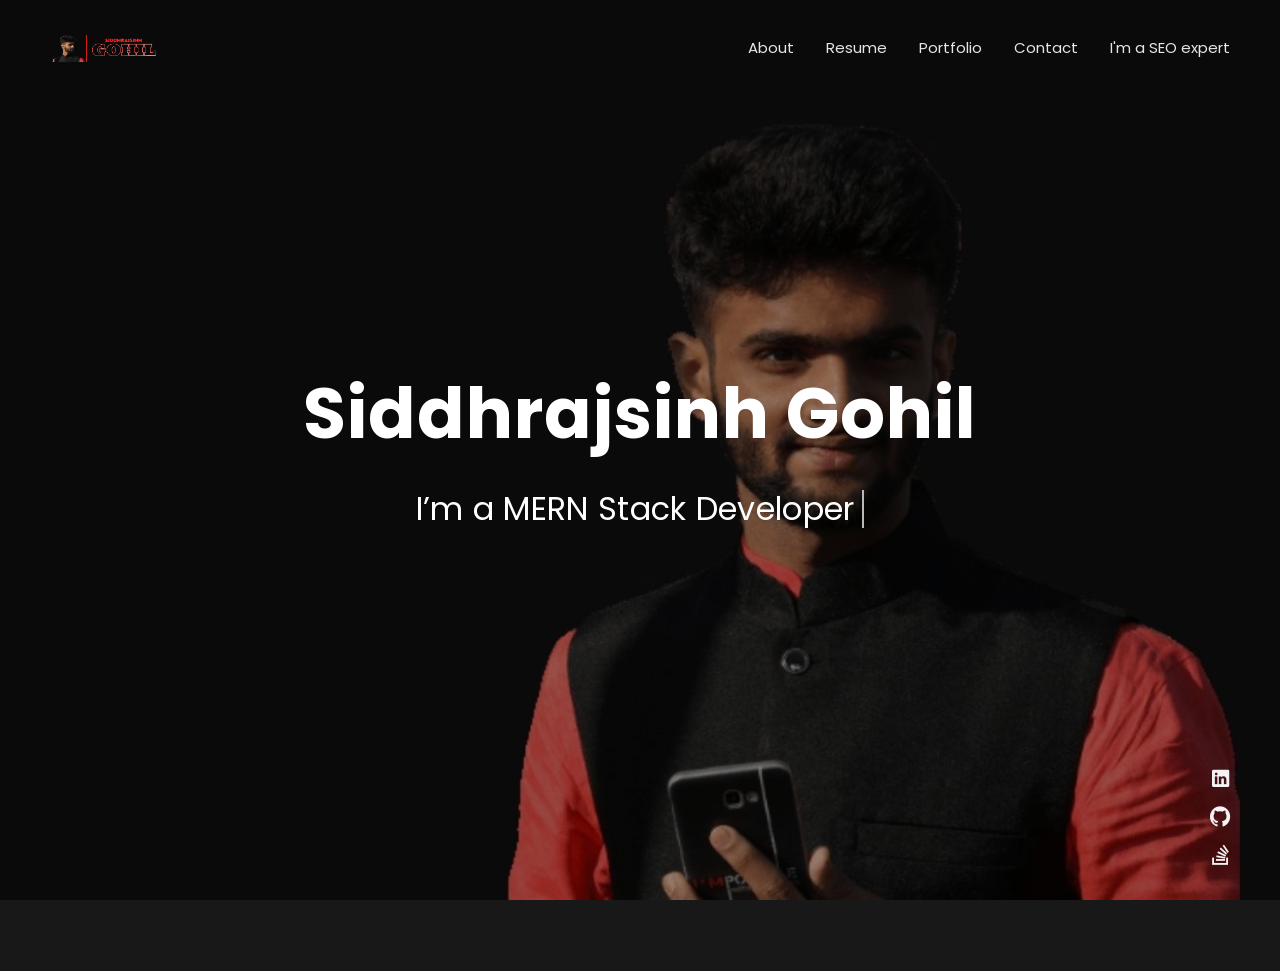
==== commit c72259d0: "changed the resume link" ====
--- a/home.html
+++ b/home.html
@@ -1,989 +1,1588 @@
 <!DOCTYPE html>
-<html lang="en">
-<head>
+<html lang="zxx">
+  <meta
+    http-equiv="content-type"
+    content="text/html;charset=UTF-8"
+  />
+  <head>
+    <link
+      rel="stylesheet"
+      href="https://cdnjs.cloudflare.com/ajax/libs/font-awesome/5.15.4/css/all.min.css"
+      integrity="sha512-1ycn6IcaQQ40/MKBW2W4Rhis/DbILU74C1vSrLJxCq57o941Ym01SwNsOMqvEBFlcgUa6xLiPY/NS5R+E6ztJQ=="
+      crossorigin="anonymous"
+      referrerpolicy="no-referrer"
+    />
+    <!-- Required meta tags-->
     <meta charset="utf-8" />
-    <meta name="viewport" content="width=device-width, initial-scale=1, shrink-to-fit=no" />
+    <title>Siddhrajsinh Gohil - Full Stack Developer from Surat</title>
+    <meta
+      name="viewport"
+      content="width=device-width, initial-scale=1, shrink-to-fit=no"
+    />
+    <meta name="robots" content="noodp " />
+    <meta
+      name="title"
+      content="Siddhrajsinh Gohil Portfolio | Full Stack Developer"
+    />
+    <meta
+      name="description"
+      content="I am Siddhrajsinh Gohil From surat, Full Stack Developer with Expertise in React.js, Node.js, Next.js, Express.js, MongoDB, with experience in Typescript Development and React native"
+    />
+    <meta
+      name="keywords"
+      content="Web developer in surat,Siddhrajsinh Gohil,React developer, Siddhraj gohil Web Development portfolio,siddhraj gohil surat,siddhrajsinh gohil,siddhrajsinh gohil surat, web developer in surat,react developer in surat,node developer in surat,mern stack developer in surat,typescript developer in surat,mongodb expert in surat, react expert near me, node expert near me, express.js expert near me,i need react developer, i need node developer, i need mongodb expert, i need react-native developer, react native expert in surat, react native developer in surat"
+    />
     <meta name="robots" content="index, follow" />
+    <meta http-equiv="Content-Type" content="text/html; charset=utf-8" />
+    <meta name="language" content="English" />
     <meta name="author" content="Siddhrajsinh Ranjitsinh Gohil" />
+    <meta http-equiv="Content-Type" content="text/html; charset=UTF-8" />
+    <meta http-equiv="X-UA-Compatible" content="IE=edge" />
+    <meta http-equiv="X-UA-Compatible" content="ie=edge" />
+    <meta
+      name="viewport"
+      content="width=device-width, initial-scale=1.0"
+    />
+    <meta
+      property="og:title"
+      content="Siddhrajsinh Gohil Portfolio | Full Stack Developer from surat"
+    />
+    <meta property="og:site_name" content="Siddhrajsinh Gohil Portfolio | Full Stack Developer" />
+    <meta
+      property="og:url"
+      content="https://sidddev7.github.io/web-developer/home.html"
+    />
+    <meta
+      property="og:description"
+      content="I am Siddhrajsinh Gohil From surat, Full Stack Developer with Expertise in React.js, Node.js, Next.js, Express.js, MongoDB, with experience in Typescript Development and React native"
+    />
+    <meta property="og:type" content="article" />
+    <meta property="og:image" content="https://sidddev7.github.io/web-developer/img/info-img.jpg" />
+    <meta name="twitter:card" content="summary" />
+    <meta
+      name="twitter:title"
+      content="Siddhrajsinh Gohil Portfolio | Full Stack Developer from surat"
+    />
+    <meta
+      name="twitter:description"
+      content="I am Siddhrajsinh Gohil From surat, Full Stack Developer with Expertise in React.js, Node.js, Express.js, MongoDB, with experience in Typescript Development and React native"
+    />
+      <meta name="twitter:image" content="https://sidddev7.github.io/web-developer/img/info-img.jpg"></meta>
+    <meta
+      name="twitter:image:alt"
+      content="Siddhrajsinh Gohil Portfolio | Full Stack Developer from surat"
+    ></meta>
+    <meta
+      name="google-site-verification"
+      content="PM_p9XdFdRJsBPWEoN58dTrc4ZU3gVCuYIoqZpLAc5A"
+    />
+    <!-- Favicons-->
+    <link
+      rel="apple-touch-icon"
+      sizes="180x180"
+      href="img/favicons/apple-touch-icon.png"
+    />
+    <link
+      rel="icon"
+      type="image/png"
+      sizes="32x32"
+      href="img/favicons/favicon-32x32.png"
+    />
+    <link
+      rel="icon"
+      type="image/png"
+      sizes="16x16"
+      href="img/favicons/favicon-16x16.png"
+    />
+    <!-- Web fonts-->
+    <link
+      href="https://fonts.googleapis.com/css?family=Poppins:300,300i,400,400i,500,500i,600,600i,700,700i,800,800i&amp;display=swap"
+      rel="stylesheet"
+    />
+    <!-- CSS vendors-->
+    <link rel="stylesheet" href="css/bootstrap-custom.css" />
+    <link rel="stylesheet" href="css/ionicons.min.css" />
+    <link rel="stylesheet" href="css/tiny-slider.css" />
+    <link rel="stylesheet" href="css/lity.min.css" />
+    <link rel="stylesheet" href="css/simplebar.min.css" />
+    <link rel="stylesheet" href="css/jquery.mb.YTPlayer.min.css" />
+    <!-- Main CSS-->
+    <link rel="stylesheet" href="css/main.css" />
+    <!-- CSS Color scheme-->
+    <link
+      id="color-scheme"
+      rel="stylesheet"
+      href="css/colors/main-darkgreen.css"
+    />
+    <!-- Custom CSS (Add your custom CSS styles to this file)-->
+    <link rel="stylesheet" href="css/custom.css" />
+    <!-- removeIf(customizerDist)-->
+    <link rel="stylesheet" href="../customizer/main.css" />
+    <!-- endremoveIf(customizerDist)-->
+  </head>
 
-    <!-- SEO Meta Tags -->
-    <title>Siddhrajsinh Gohil - Full Stack Developer & Digital Creator</title>
-    <meta name="description" content="Full Stack Developer specializing in React.js, Node.js, Next.js, and modern web technologies. Creating innovative digital solutions and web applications." />
-    <meta name="keywords" content="Full Stack Developer, React Developer, Node.js Developer, Web Developer, Surat, India, MERN Stack, Next.js, TypeScript" />
+  <body class="theme-dark">
+    <!-- Preloader-->
+    <div class="preloader">
+      <div class="preloader-block">
+        <div class="preloader-icon">
+          <span class="loading-dot loading-dot-1"></span
+          ><span class="loading-dot loading-dot-2"></span
+          ><span class="loading-dot loading-dot-3"></span>
+        </div>
+      </div>
+    </div>
+    <div id="overlay-effect"></div>
+    <!-- Navbar-->
+    <nav class="navbar-expand-md navbar fixed-top" id="navbar">
+      <a class="navbar-brand" data-scroll="" href="#home-area">
+        <!-- Navbar Logo-->
+        <img class="img-fluid" src="img/img-kitzu-logo.png" alt="Logo"
+      /></a>
+      <span
+        class="navbar-menu ml-auto"
+        data-toggle="collapse"
+        data-target="#navbarSupportedContent"
+        aria-controls="navbarSupportedContent"
+        aria-expanded="false"
+        aria-label="Toggle navigation"
+        role="button"
+        ><span class="btn-line"></span
+      ></span>
+      <div
+        class="collapse navbar-collapse order-1 order-lg-0"
+        id="navbarSupportedContent"
+      >
+        <!-- Navbar menu-->
+        <ul class="navbar-nav ml-auto">
+          <li class="nav-item"><a class="nav-link" href="#about">About</a></li>
+          <li class="nav-item">
+            <a class="nav-link" href="#resume">Resume</a>
+          </li>
+          <li class="nav-item">
+            <a class="nav-link" href="#portfolio">Portfolio</a>
+          </li>
+          <!-- <li class="nav-item"><a class="nav-link" href="#blog">Blog</a></li> -->
+          <li class="nav-item">
+            <a class="nav-link" href="#contact">Contact</a>
+          </li>
+          <li class="nav-item">
+            <a class="nav-link" target="_blank" href="https://sidddev7.github.io/web/home.html">I'm a SEO expert</a>
+          </li>
+        </ul>
+      </div>
+    </nav>
+    <!-- Home-->
+    <section
+      class="home-area element-cover-bg"
+      id="home"
+      style="background-image: url(img/home.jpg)"
+    >
+      <div class="container h-100">
+        <div class="row h-100 align-items-center justify-content-center">
+          <div class="col-12 col-lg-8 home-content text-center">
+            <h1 class="home-name">Siddhrajsinh <span>Gohil</span></h1>
+            <h4 class="cd-headline clip home-headline">
+              I’m a
+              <span class="cd-words-wrapper single-headline"
+                ><b class="is-visible">MERN Stack Developer</b
+                ><b>Reactjs Developer</b><b>Nodejs Developer</b><b>Designer</b
+                ><b>Freelancer</b></span
+              >
+            </h4>
+          </div>
+        </div>
+      </div>
+      <div class="fixed-wrapper">
+        <!-- Languages list-->
 
-    <!-- Open Graph Meta Tags -->
-    <meta property="og:title" content="Siddhrajsinh Gohil - Full Stack Developer Portfolio" />
-    <meta property="og:description" content="Full Stack Developer specializing in React.js, Node.js, Next.js, and modern web technologies." />
-    <meta property="og:type" content="website" />
-    <meta property="og:image" content="img/info-img.jpg" />
+        <!-- Social media icons-->
+        <div class="fixed-block block-right">
+          <ul class="list-unstyled social-icons">
+            <!-- <li>
+              <a href="#0"><i class="icon ion-logo-twitter"></i></a>
+            </li>
+            <li>
+              <a href="#0"><i class="icon ion-logo-facebook"></i></a>
+            </li> -->
+            <li>
+              <a
+                target="_blank"
+                href="https://www.linkedin.com/in/siddhrajsinh-gohil/"
+                ><i class="icon ion-logo-linkedin"></i
+              ></a>
+            </li>
+            <li>
+              <a target="_blank" href="https://github.com/sidddev7"
+                ><i class="icon ion-logo-github"></i
+              ></a>
+            </li>
+            <li>
+              <a
+                target="_blank"
+                href="https://stackoverflow.com/users/13054898/siddhraj-gohil"
+                ><i class="icon fab fa-stack-overflow"></i
+              ></a>
+            </li>
+          </ul>
+        </div>
+      </div>
+    </section>
+    <!-- About lightbox-->
+    <div class="lightbox-wrapper" id="about" data-simplebar>
+      <div class="container">
+        <div class="lightbox-close">
+          <div class="close-btn" data-modal-close="">
+            <span class="btn-line"></span>
+          </div>
+        </div>
+        <div class="row">
+          <div class="col-12">
+            <div class="lightbox-content">
+              <div class="row">
+                <div class="col-12">
+                  <div class="section-heading page-heading">
+                    <p class="section-description">Get to know me</p>
+                    <h2 class="section-title">About Me</h2>
+                    <div class="animated-bar"></div>
+                  </div>
+                </div>
+              </div>
+              <!-- Info section-->
+              <div class="info-section single-section">
+                <div class="row align-items-center">
+                  <!-- Picture part-->
+                  <div class="col-12 col-lg-5 info-img">
+                    <img
+                      class="img-fluid img-thumbnail"
+                      src="img/info-img.jpg"
+                      alt="About Picture"
+                    />
+                  </div>
+                  <!-- Content part-->
+                  <div class="col-12 col-lg-7 info-content">
+                    <div class="content-block">
+                      <h2 class="content-subtitle">Who am i?</h2>
+                      <h6 class="content-title">
+                        I'm Siddhrajsinh Gohil, a visual UX/UI Designer and Web
+                        Developer
+                      </h6>
+                      <div class="content-description">
+                        <p>
+                          I am a freelancer/ Developer based in India and i have
+                          been building noteworthy UX/UI designs and websites,
+                          which comply with the latest design trends. I help
+                          convert a vision and an idea into meaningful and
+                          useful products. Having a sharp eye for product
+                          evolution helps me prioritize tasks, iterate fast and
+                          deliver faster.
+                        </p>
+                      </div>
+                      <address class="content-info">
+                        <div class="row">
+                          <div class="col-12 col-md-6 single-info">
+                            <span>Name:</span>
+                            <p>Siddhrajsinh Gohil</p>
+                          </div>
+                          <div class="col-12 col-md-6 single-info">
+                            <span>Email:</span>
+                            <p>
+                              <a href="mailto:sidraj2019@gmail.com"
+                                >sidraj2019@gmail.com</a
+                              >
+                            </p>
+                          </div>
+                        </div>
+                        <div class="row">
+                          <div class="col-12 col-md-6 single-info">
+                            <span>Age:</span>
+                            <p>21</p>
+                          </div>
+                          <div class="col-12 col-md-6 single-info">
+                            <span>From:</span>
+                            <p>Surat, India</p>
+                          </div>
+                        </div>
+                      </address>
+                      <div class="d-block d-sm-flex align-items-center">
+                        <a
+                          class="btn content-download button-main button-scheme"
+                          href="https://tinly.vercel.app/siddhraj-resume-d"
+                          target="_blank"
+                          role="button"
+                          >Download CV</a
+                        >
+                        <ul class="list-unstyled list-inline content-follow">
+                          <li class="list-inline-item" >
+                            <a
+                              target="_blank"
+                              href="https://www.linkedin.com/in/siddhrajsinh-gohil/"
+                              ><i class="icon ion-logo-linkedin"></i
+                            ></a>
+                          </li class="list-inline-item" >
+                          <li>
+                            <a target="_blank" href="https://github.com/sidddev7"
+                              ><i class="icon ion-logo-github"></i
+                            ></a>
+                          </li>
+                          <li class="list-inline-item" >
+                            <a
+                              target="_blank"
+                              href="https://stackoverflow.com/users/13054898/siddhraj-gohil"
+                              ><i class="icon fab fa-stack-overflow"></i
+                            ></a>
+                          </li>
+                          
+                        </ul>
+                      </div>
+                    </div>
+                  </div>
+                </div>
+              </div>
+              <!-- Services section-->
+              <div class="services-section single-section">
+                <div class="row">
+                  <div class="col-12">
+                    <div class="section-heading">
+                      <p class="section-description">
+                        Services i offer
+                      </p>
+                      <h2 class="section-title">My Services</h2>
+                    </div>
+                  </div>
+                </div>
+                <div class="row">
+                  <!-- Single service-->
+                  <div class="col-12 col-md-6 col-lg-4">
+                    <div class="single-service">
+                      <i class="icon service-icon ion-logo-css3"></i>
+                      <h6 class="service-title">Design Trends</h6>
+                      <p class="service-description">
+                        Best-in Class Design trneds that comply with current industry standards
+                      </p>
+                    </div>
+                  </div>
+                  <!-- Single service-->
+                  <div class="col-12 col-md-6 col-lg-4">
+                    <div class="single-service">
+                      <i class="icon service-icon ion-md-images"></i>
+                      <h6 class="service-title">Front-End Development</h6>
+                      <p class="service-description">
+                        Development of Front-End UI/UX using top technologies like React, React-native
+                      </p>
+                    </div>
+                  </div>
+                  <!-- Single service-->
+                  <div class="col-12 col-md-6 col-lg-4">
+                    <div class="single-service">
+                      <i class="icon service-icon ion-logo-ionic"></i>
+                      <h6 class="service-title">Server Development</h6>
+                      <p class="service-description">
+                        Development of Back-end services using technologies like Node and Expressjs
+                      </p>
+                    </div>
+                  </div>
+                  <!-- Single service-->
+                  <div class="col-12 col-md-6 col-lg-4">
+                    <div class="single-service">
+                      <i class="icon service-icon ion-logo-wordpress"></i>
+                      <h6 class="service-title">Full-Stack Web Development</h6>
+                      <p class="service-description">
+                        Development of Full Stack Highly Progressive Web apps for great user experiences
+                      </p>
+                    </div>
+                  </div>
+                  <!-- Single service-->
+                  <div class="col-12 col-md-6 col-lg-4">
+                    <div class="single-service">
+                      <i class="icon service-icon ion-md-move"></i>
+                      <h6 class="service-title">Fully Responsive</h6>
+                      <p class="service-description">
+                        No matter what size of screen your user is using, he will love the website
+                      </p>
+                    </div>
+                  </div>
+                  <!-- Single service-->
+                  <div class="col-12 col-md-6 col-lg-4">
+                    <div class="single-service">
+                      <i class="icon service-icon ion-ios-rocket"></i>
+                      <h6 class="service-title">Branding</h6>
+                      <p class="service-description">
+                        Logo is the best eye catcher for your business, make your unique yet simple logo
+                      </p>
+                    </div>
+                  </div>
+                </div>
+              </div>
+              <!-- Testimonials section-->
+              <!-- <div class="testimonials-section single-section">
+                <div class="row">
+                  <div class="col-12">
+                    <div class="section-heading">
+                      <p class="section-description">
+                        What my clients think about me
+                      </p>
+                      <h2 class="section-title">Testimonials</h2>
+                    </div>
+                  </div>
+                </div> -->
+                <div class="my-slider">
+                  <div class="slider-item">
+                    <!-- Single review-->
+                    <!-- <div class="single-review swiper-slide">
+                      <div class="review-header d-flex justify-content-between">
+                        <div class="review-client">
+                          <div class="media">
+                            <img
+                              class="img-fluid rounded-circle client-avatar"
+                              src="img/client-1.jpg"
+                              alt="Client"
+                            />
+                            <div class="client-details">
+                              <h6 class="client-name">Julia Sakura</h6>
+                              <span class="client-role">Envato Customer</span>
+                            </div>
+                          </div>
+                        </div>
+                        <i class="icon ion-md-quote review-icon"></i>
+                      </div>
+                      <p class="review-content">
+                        Emma did an excellent creative job, addressing our
+                        request quickly, and also providing her own graphic
+                        insight, being open to feedback and changes or edits
+                        when they arose. She worked with us the entire way.
+                        Highly recommended.
+                      </p>
+                    </div> -->
+                  </div>
+                  <div class="slider-item">
+                    <!-- Single review-->
+                    <!-- <div class="single-review swiper-slide">
+                      <div class="review-header d-flex justify-content-between">
+                        <div class="review-client">
+                          <div class="media">
+                            <img
+                              class="img-fluid rounded-circle client-avatar"
+                              src="img/client-2.jpg"
+                              alt="Client"
+                            />
+                            <div class="client-details">
+                              <h6 class="client-name">John Santana</h6>
+                              <span class="client-role">Entrepreneur</span>
+                            </div>
+                          </div>
+                        </div>
+                        <i class="icon ion-md-quote review-icon"></i>
+                      </div>
+                      <p class="review-content">
+                        Emma did an excellent creative job, addressing our
+                        request quickly, and also providing her own graphic
+                        insight, being open to feedback and changes or edits
+                        when they arose. She worked with us the entire way.
+                        Highly recommended.
+                      </p>
+                    </div> -->
+                  </div>
+                  <div class="slider-item">
+                    <!-- Single review-->
+                    <!-- <div class="single-review swiper-slide">
+                      <div class="review-header d-flex justify-content-between">
+                        <div class="review-client">
+                          <div class="media">
+                            <img
+                              class="img-fluid rounded-circle client-avatar"
+                              src="img/client-3.jpg"
+                              alt="Client"
+                            />
+                            <div class="client-details">
+                              <h6 class="client-name">Maria Wilson</h6>
+                              <span class="client-role">Envato Customer</span>
+                            </div>
+                          </div>
+                        </div>
+                        <i class="icon ion-md-quote review-icon"></i>
+                      </div>
+                      <p class="review-content">
+                        Emma did an excellent creative job, addressing our
+                        request quickly, and also providing her own graphic
+                        insight, being open to feedback and changes or edits
+                        when they arose. She worked with us the entire way.
+                        Highly recommended.
+                      </p>
+                    </div> -->
+                  </div>
+                </div>
+              </div>
+              <!-- Pricing section-->
+              <div class="pricing-section single-section">
+                <!-- <div class="row">
+                  <div class="col-12">
+                    <div class="section-heading">
+                      <p class="section-description">
+                        Get started with my services
+                      </p>
+                      <h2 class="section-title">Choose a Plan</h2>
+                    </div>
+                  </div>
+                </div> -->
+                <div class="row align-items-center">
+                  <!-- Single plan-->
+                  <!-- <div class="col-lg-4">
+                    <div class="single-plan mb-4 mb-sm-5">
+                      <i class="plan-icon icon ion-md-egg"></i>
+                      <h3 class="plan-type">Standard</h3>
+                      <h2 class="plan-price">$19/month</h2>
+                      <ul class="list-unstyled plan-list">
+                        <li>Mobile App Design</li>
+                        <li>Responsive Design</li>
+                        <li>Database Development</li>
+                        <li>Web Design</li>
+                        <li>24/7 Support</li>
+                      </ul>
+                      <a
+                        class="btn button-main button-scheme plan-btn"
+                        href="#0"
+                        role="button"
+                        >Get Standard</a
+                      >
+                    </div>
+                  </div> -->
+                  <!-- Single plan-->
+                  <!-- <div class="col-lg-4">
+                    <div class="single-plan mb-4 mb-sm-5">
+                      <i class="plan-icon icon ion-ios-rocket"></i>
+                      <h3 class="plan-type">Professional</h3>
+                      <h2 class="plan-price">$29/month</h2>
+                      <ul class="list-unstyled plan-list">
+                        <li>Mobile App Design</li>
+                        <li>Responsive Design</li>
+                        <li>Database Development</li>
+                        <li>Web Design</li>
+                        <li>24/7 Support</li>
+                      </ul>
+                      <a
+                        class="btn button-main button-scheme plan-btn"
+                        href="#0"
+                        role="button"
+                        >Get Pro</a
+                      >
+                    </div>
+                  </div> -->
+                  <!-- Single plan-->
+                  <!-- <div class="col-lg-4">
+                    <div class="single-plan mb-4 mb-sm-5">
+                      <i class="plan-icon icon ion-logo-ionic"></i>
+                      <h3 class="plan-type">Business</h3>
+                      <h2 class="plan-price">$39/month</h2>
+                      <ul class="list-unstyled plan-list">
+                        <li>Mobile App Design</li>
+                        <li>Responsive Design</li>
+                        <li>Database Development</li>
+                        <li>Web Design</li>
+                        <li>24/7 Support</li>
+                      </ul>
+                      <a
+                        class="btn button-main button-scheme plan-btn"
+                        href="#0"
+                        role="button"
+                        >Get Business</a
+                      >
+                    </div>
+                  </div> -->
+                </div>
+              </div>
+            </div>
+          </div>
+        </div>
+      </div>
+    </div>
+    <!-- Resume lightbox-->
+    <div class="lightbox-wrapper" id="resume" data-simplebar>
+      <div class="container">
+        <div class="lightbox-close">
+          <div class="close-btn" data-modal-close="">
+            <span class="btn-line"></span>
+          </div>
+        </div>
+        <div class="row">
+          <div class="col-12">
+            <div class="lightbox-content">
+              <div class="row">
+                <div class="col-12">
+                  <div class="section-heading page-heading">
+                    <p class="section-description">Check out my Resume</p>
+                    <h2 class="section-title">Resume</h2>
+                    <div class="animated-bar"></div>
+                  </div>
+                </div>
+              </div>
+              <!-- Resume section-->
+              <div class="resume-section single-section">
+                <div class="row">
+                  <!-- Education part-->
+                  <div class="col-12 col-md-6">
+                    <div class="col-block education">
+                      <h3 class="col-title">Education</h3>
+                      <div class="resume-item">
+                        <span class="item-arrow"></span>
+                        <h5 class="item-title">Computer Science</h5>
+                        <span class="item-details"
+                          >Central Board of Secondary education / 2015-2017</span
+                        >
+                        <p class="item-description">
+                          Learned the Basic and advanced concepts of Physics and mathematics
+                        </p>
+                      </div>
+                      <div class="resume-item">
+                        <span class="item-arrow"></span>
+                        <h5 class="item-title">Bachelor Degree</h5>
+                        <span class="item-details"
+                          >Gujarat Technological University / 2017 - 2021</span
+                        >
+                        <p class="item-description">
+                          Learned about Data structure and algorithms to make super fast Real Applications
+                        </p>
+                      </div>
+                      <!-- <div class="resume-item">
+                        <span class="item-arrow"></span>
+                        <h5 class="item-title">Master Degree</h5>
+                        <span class="item-details"
+                          >Harvard University / 2012 - 2015</span
+                        >
+                        <p class="item-description">
+                          Lorem ipsum dolor sit amet, consectetur adipisicing
+                          elit. Optio quo repudiandae.
+                        </p>
+                      </div> -->
+                    </div>
+                  </div>
+                  <!-- Experience part-->
+                  <div class="col-12 col-md-6">
+                    <div class="col-block experience">
+                      <h3 class="col-title">Experience</h3>
+                      <div class="resume-item">
+                        <span class="item-arrow"></span>
+                        <h5 class="item-title">Full Stack Software Engineer</h5>
+                        <span class="item-details">Crest Infosystems / 2021 - Present</span>
+                        <p class="item-description">
+                          I am responsible for developing and maintaining full stack applications created on MERN stack
+                        </p>
+                      </div>
+                      <!-- <div class="resume-item">
+                        <span class="item-arrow"></span>
+                        <h5 class="item-title">Back-End Developer</h5>
+                        <span class="item-details">Google / 2017 - 2018</span>
+                        <p class="item-description">
+                          Lorem ipsum dolor sit amet, consectetur adipisicing
+                          elit. Optio quo repudiandae.
+                        </p>
+                      </div> -->
+                      <!-- <div class="resume-item">
+                        <span class="item-arrow"></span>
+                        <h5 class="item-title">UI/UX Designer</h5>
+                        <span class="item-details"
+                          >Discord / 2019 - Present</span
+                        >
+                        <p class="item-description">
+                          Lorem ipsum dolor sit amet, consectetur adipisicing
+                          elit. Optio quo repudiandae.
+                        </p>
+                      </div> -->
+                    </div>
+                  </div>
+                </div>
+              </div>
+              <!-- Skills section-->
+              <div class="skills-section single-section">
+                <div class="row">
+                  <div class="col-12">
+                    <div class="section-heading">
+                      <p class="section-description">
+                        My level of knowledge in some tools
+                      </p>
+                      <h2 class="section-title">My Skills</h2>
+                    </div>
+                  </div>
+                </div>
+                <div class="row">
+                  <div class="col-12 col-md-6">
+                    <div class="single-skill" data-percentage="80">
+                      <div class="skill-info">
+                        <span class="skill-name">HTML/CSS</span
+                        ><span class="skill-percentage"></span>
+                      </div>
+                      <div class="progress skill-progress">
+                        <div
+                          class="progress-bar"
+                          role="progressbar"
+                          aria-valuemin="0"
+                          aria-valuemax="100"
+                        ></div>
+                      </div>
+                    </div>
+                    <div class="single-skill" data-percentage="70">
+                      <div class="skill-info">
+                        <span class="skill-name">Web Design</span
+                        ><span class="skill-percentage"></span>
+                      </div>
+                      <div class="progress skill-progress">
+                        <div
+                          class="progress-bar"
+                          role="progressbar"
+                          aria-valuemin="0"
+                          aria-valuemax="100"
+                        ></div>
+                      </div>
+                    </div>
+                    <div class="single-skill" data-percentage="80">
+                      <div class="skill-info">
+                        <span class="skill-name">JavaScript</span
+                        ><span class="skill-percentage"></span>
+                      </div>
+                      <div class="progress skill-progress">
+                        <div
+                          class="progress-bar"
+                          role="progressbar"
+                          aria-valuemin="0"
+                          aria-valuemax="100"
+                        ></div>
+                      </div>
+                    </div>
+                  </div>
+                  <div class="col-12 col-md-6">
+                    <div class="single-skill" data-percentage="70">
+                      <div class="skill-info">
+                        <span class="skill-name">React JS</span
+                        ><span class="skill-percentage"></span>
+                      </div>
+                      <div class="progress skill-progress">
+                        <div
+                          class="progress-bar"
+                          role="progressbar"
+                          aria-valuemin="0"
+                          aria-valuemax="100"
+                        ></div>
+                      </div>
+                    </div>
+                    <div class="single-skill" data-percentage="75">
+                      <div class="skill-info">
+                        <span class="skill-name">Express.js</span
+                        ><span class="skill-percentage"></span>
+                      </div>
+                      <div class="progress skill-progress">
+                        <div
+                          class="progress-bar"
+                          role="progressbar"
+                          aria-valuemin="0"
+                          aria-valuemax="100"
+                        ></div>
+                      </div>
+                    </div>
+                    <div class="single-skill" data-percentage="70">
+                      <div class="skill-info">
+                        <span class="skill-name">TypeScript</span
+                        ><span class="skill-percentage"></span>
+                      </div>
+                      <div class="progress skill-progress">
+                        <div
+                          class="progress-bar"
+                          role="progressbar"
+                          aria-valuemin="0"
+                          aria-valuemax="100"
+                        ></div>
+                      </div>
+                    </div>
+                  </div>
+                </div>
+                <div style="margin-top: 20px; display: flex; align-content: center;" class="d-block d-sm-flex align-items-center">
+                  <a
+                        class="btn content-download button-main button-scheme"
+                        href="https://tinly.vercel.app/siddhraj-resume-d"
+                        target="_blank"
+                        role="button"
+                        >Download CV</a
+                      >
+                </div>
+              </div>
+              <!-- Video section-->
+              <!-- <div class="video-section single-section">
+                <div class="row align-items-center">
+                  <div class="col-12 col-lg-6 content-part">
+                    <h3 class="video-title">Take a tour of my office</h3>
+                    <p class="video-description">
+                      Lorem ipsum dolor sit amet, consectetur adipisicing elit.
+                      Quia cum quasi assumenda culpa praesentium consectetur
+                      voluptatibus expedita. Voluptatem tempore, aspernatur rem
+                      facilis, distinctio nemo! Odio velit, nemo dolorem
+                      voluptas!
+                    </p>
+                    <p class="video-description">
+                      Lorem ipsum dolor sit amet, consectetur adipisicing elit.
+                      Laudantium qui aspernatur unde mollitia, in laborum.
+                    </p>
+                  </div>
+                  <div class="col-12 col-lg-6 video-part">
+                    <a
+                      class="media-lightbox"
+                      href="https://www.youtube.com/watch?v=doteMqP6eSc"
+                      data-lightbox
+                    >
+                      <div class="embed-responsive embed-responsive-16by9">
+                        <div class="embed-responsive-item element-cover-bg">
+                          <span class="play-wrapper"
+                            ><i class="icon ion-md-play"></i
+                          ></span>
+                        </div>
+                      </div>
+                    </a>
+                  </div>
+                </div>
+              </div> -->
+            </div>
+          </div>
+        </div>
+      </div>
+    </div>
+    <!-- Portfolio lightbox-->
+    <div class="lightbox-wrapper" id="portfolio" data-simplebar>
+      <div class="container">
+        <div class="lightbox-close">
+          <div class="close-btn" data-modal-close="">
+            <span class="btn-line"></span>
+          </div>
+        </div>
+        <div class="row">
+          <div class="col-12">
+            <div class="lightbox-content">
+              <div class="row">
+                <div class="col-12">
+                  <div class="section-heading page-heading">
+                    <p class="section-description">
+                      Showcasing some of my best work
+                    </p>
+                    <h2 class="section-title">Portfolio</h2>
+                    <div class="animated-bar"></div>
+                  </div>
+                </div>
+              </div>
+              <!-- Portfolio section-->
+              <div class="portfolio-section single-section">
+                <div class="row">
+                  <!-- Filter nav-->
+                  <div class="col-12">
+                    <ul
+                      class="list-inline filter-control"
+                      role="group"
+                      aria-label="Filter Control"
+                    >
+                      <li class="list-inline-item tab-active" data-filter="*">
+                        All
+                      </li>
+                      <li class="list-inline-item" data-filter=".brand">
+                        Websites
+                      </li>
+                      <li class="list-inline-item" data-filter=".design">
+                        SEO
+                      </li>
+                      <li class="list-inline-item" data-filter=".photos">
+                        Full stack
+                      </li>
+                      <li class="list-inline-item" data-filter=".utils">
+                        Utilities
+                      </li>
+                      
+                    </ul>
+                  </div>
+                </div>
+                <!-- Thumbnail list-->
+                <div class="portfolio-grid row">
+                  <!-- Single item-->
+                  <div class="single-item col-6 col-lg-4 design brand">
+                    <a
+                      class="portfolio-item"
+                      href="https://potentialengineer.github.io/website/"
+                      data-lightbox
+                    >
+                      <div class="portfolio-wrapper">
+                        <img
+                          class="img-fluid"
+                          alt="Item"
+                          src="img/item-1.jpg"
+                        />
+                        <div class="item-content">
+                          <h6 class="content-title">Potential Engineers - Surat</h6>
+                          <span class="content-more">Visit</span>
+                        </div>
+                      </div>
+                    </a>
+                  </div>
+                  <!-- Single item-->
+                  <div class="single-item col-6 col-lg-4 photos">
+                    <a
+                      class="portfolio-item"
+                      href="https://www.mygifty.in/"
+                      data-lightbox
+                    >
+                      <div class="portfolio-wrapper">
+                        <img
+                          class="img-fluid"
+                          alt="Item"
+                          src="img/item-2.jpg"
+                        />
+                        <div class="item-content">
+                          <h6 class="content-title">My Gifty</h6>
+                          <span class="content-more">Visit</span>
+                        </div>
+                      </div>
+                    </a>
+                  </div>
+                  <div class="single-item col-6 col-lg-4 photos">
+                    <a
+                      class="portfolio-item"
+                      href="https://siddhrajsinggohil.netlify.app/"
+                      data-lightbox
+                    >
+                      <div class="portfolio-wrapper">
+                        <img
+                          class="img-fluid"
+                          alt="Item"
+                          src="img/item-8.jpg"
+                        />
+                        <div class="item-content">
+                          <h6 class="content-title">Siddhrajsinh Gohil Web Developer</h6>
+                          <span class="content-more">Visit</span>
+                        </div>
+                      </div>
+                    </a>
+                  </div>
+                  <!-- Single item-->
+                  <div class="single-item col-6 col-lg-4 design brand">
+                    <a
+                      class="portfolio-item"
+                      href="https://potentialengineer.github.io/mumbai/home.html"
+                      data-lightbox
+                    >
+                      <div class="portfolio-wrapper">
+                        <img
+                          class="img-fluid"
+                          alt="Item"
+                          src="img/item-3.jpg"
+                        />
+                        <div class="item-content">
+                          <h6 class="content-title">Potential Engineer - Mumbai</h6>
+                          <span class="content-more">Visit</span>
+                        </div>
+                      </div>
+                    </a>
+                  </div>
+                  <div class="single-item col-6 col-lg-4 design brand">
+                    <a
+                      class="portfolio-item"
+                      href="https://sidddev7.github.io/web/home.html"
+                      data-lightbox
+                    >
+                      <div class="portfolio-wrapper">
+                        <img
+                          class="img-fluid"
+                          alt="Item"
+                          src="img/item-7.jpg"
+                        />
+                        <div class="item-content">
+                          <h6 class="content-title">Siddhrajsinh Gohil Portfolio</h6>
+                          <span class="content-more">Visit</span>
+                        </div>
+                      </div>
+                    </a>
+                  </div>
+                  <!-- Single item-->
+                  <div class="single-item col-6 col-lg-4 brand utils">
+                    <a
+                      class="portfolio-item"
+                      href="https://direct-whatsap.netlify.app/"
+                      data-lightbox
+                    >
+                      <div class="portfolio-wrapper">
+                        <img
+                          class="img-fluid"
+                          alt="Item"
+                          src="img/item-4.jpg"
+                        />
+                        <div class="item-content">
+                          <h6 class="content-title">Direct Whatsapp</h6>
+                          <span class="content-more">Visit</span>
+                        </div>
+                      </div>
+                    </a>
+                  </div>
+                    <!-- Single item-->
+                    <div class="single-item col-6 col-lg-4 brand photos">
+                      <a
+                        class="portfolio-item"
+                        href="https://chatgpt2-theta.vercel.app/"
+                        data-lightbox
+                      >
+                        <div class="portfolio-wrapper">
+                          <img
+                            class="img-fluid"
+                            alt="Item"
+                            src="img/chatgpt2.jpg"
+                          />
+                          <div class="item-content">
+                            <h6 class="content-title">ChatGpt 2.0 </h6>
+                            <span class="content-more">Visit</span>
+                          </div>
+                        </div>
+                      </a>
+                    </div>
+                     <!-- Single item-->
+                     <div class="single-item col-6 col-lg-4 brand design photos">
+                      <a
+                        class="portfolio-item"
+                        href="https://shiv-technology.netlify.app/"
+                        data-lightbox
+                      >
+                        <div class="portfolio-wrapper">
+                          <img
+                            class="img-fluid"
+                            alt="Item"
+                            src="img/shivtechnology.jpg"
+                          />
+                          <div class="item-content">
+                            <h6 class="content-title">Shiv technology</h6>
+                            <span class="content-more">Visit</span>
+                          </div>
+                        </div>
+                      </a>
+                    </div>
+                  <!-- Single item-->
+                  <div class="single-item col-6 col-lg-4 photos">
+                    <a
+                      class="portfolio-item"
+                      href="https://shiv-consultancy-stage.netlify.app/"
+                      data-lightbox
+                    >
+                      <div class="portfolio-wrapper">
+                        <img
+                          class="img-fluid"
+                          alt="Item"
+                          src="img/shiv-consultancy.jpeg"
+                        />
+                        <div class="item-content">
+                          <h6 class="content-title">Shiv Consultancy</h6>
+                          <span class="content-more">Visit</span>
+                        </div>
+                      </div>
+                    </a>
+                  </div>
+                  <!-- Single item-->
+                  <!-- <div class="single-item col-6 col-lg-4 photos">
+                    <a
+                      class="portfolio-item"
+                      href="img/item-6.jpg"
+                      data-lightbox
+                    >
+                      <div class="portfolio-wrapper">
+                        <img
+                          class="img-fluid"
+                          alt="Item"
+                          src="img/item-6.jpg"
+                        />
+                        <div class="item-content">
+                          <h6 class="content-title">Packaging Box Mockup</h6>
+                          <span class="content-more">Visit</span>
+                        </div>
+                      </div>
+                    </a>
+                  </div> -->
+                </div>
+              </div>
+            </div>
+          </div>
+        </div>
+      </div>
+    </div>
+    <!-- Blog lightbox-->
+    <div class="lightbox-wrapper" id="blog" data-simplebar>
+      <div class="container">
+        <div class="lightbox-close">
+          <div class="close-btn" data-modal-close="">
+            <span class="btn-line"></span>
+          </div>
+        </div>
+        <div class="row">
+          <div class="col-12">
+            <div class="lightbox-content">
+              <div class="row">
+                <div class="col-12">
+                  <div class="section-heading page-heading">
+                    <p class="section-description">
+                      Check out my latest blog posts
+                    </p>
+                    <h2 class="section-title">My Blog</h2>
+                    <div class="animated-bar"></div>
+                  </div>
+                </div>
+              </div>
+              <!-- Blog section-->
+              <div class="blog-section single-section">
+                <div class="row justify-content-center">
+                  <!-- Single post-->
+                  <div class="col-12 col-sm-8 col-lg-4">
+                    <div class="card single-post">
+                      <a class="post-img" href="#0"
+                        ><img
+                          class="card-img-top"
+                          src="img/post-1.jpg"
+                          alt="Blog post"
+                        /><span class="content-date">11 Dec, 20</span></a
+                      >
+                      <div class="card-body post-content">
+                        <a href="#0">
+                          <h5 class="card-title content-title">
+                            Top tools for Photographers
+                          </h5>
+                        </a>
+                        <p class="card-text content-description">
+                          Lorem ipsum dolor sit amet, consectetur adipisicing
+                          elit. Dolore, porro rem quod illo quam, eum alias id,
+                          repellendus magni, quas.
+                        </p>
+                      </div>
+                    </div>
+                  </div>
+                  <!-- Single post-->
+                  <div class="col-12 col-sm-8 col-lg-4">
+                    <div class="card single-post">
+                      <a class="post-img" href="#0"
+                        ><img
+                          class="card-img-top"
+                          src="img/post-2.jpg"
+                          alt="Blog post"
+                        /><span class="content-date">12 Aug, 20</span></a
+                      >
+                      <div class="card-body post-content">
+                        <a href="#0">
+                          <h5 class="card-title content-title">
+                            Take a tour of my office
+                          </h5>
+                        </a>
+                        <p class="card-text content-description">
+                          Lorem ipsum dolor sit amet, consectetur adipisicing
+                          elit. Dolore, porro rem quod illo quam, eum alias id,
+                          repellendus magni, quas.
+                        </p>
+                      </div>
+                    </div>
+                  </div>
+                  <!-- Single post-->
+                  <div class="col-12 col-sm-8 col-lg-4">
+                    <div class="card single-post">
+                      <a class="post-img" href="#0"
+                        ><img
+                          class="card-img-top"
+                          src="img/post-3.jpg"
+                          alt="Blog post"
+                        /><span class="content-date">4 Feb, 20</span></a
+                      >
+                      <div class="card-body post-content">
+                        <a href="#0">
+                          <h5 class="card-title content-title">
+                            How i became a Web Designer
+                          </h5>
+                        </a>
+                        <p class="card-text content-description">
+                          Lorem ipsum dolor sit amet, consectetur adipisicing
+                          elit. Dolore, porro rem quod illo quam, eum alias id,
+                          repellendus magni, quas.
+                        </p>
+                      </div>
+                    </div>
+                  </div>
+                  <!-- Single post-->
+                  <div class="col-12 col-sm-8 col-lg-4">
+                    <div class="card single-post">
+                      <a class="post-img" href="#0"
+                        ><img
+                          class="card-img-top"
+                          src="img/post-4.jpg"
+                          alt="Blog post"
+                        /><span class="content-date">11 Dec, 19</span></a
+                      >
+                      <div class="card-body post-content">
+                        <a href="#0">
+                          <h5 class="card-title content-title">
+                            How to improve work performance
+                          </h5>
+                        </a>
+                        <p class="card-text content-description">
+                          Lorem ipsum dolor sit amet, consectetur adipisicing
+                          elit. Dolore, porro rem quod illo quam, eum alias id,
+                          repellendus magni, quas.
+                        </p>
+                      </div>
+                    </div>
+                  </div>
+                  <!-- Single post-->
+                  <div class="col-12 col-sm-8 col-lg-4">
+                    <div class="card single-post">
+                      <a class="post-img" href="#0"
+                        ><img
+                          class="card-img-top"
+                          src="img/post-5.jpg"
+                          alt="Blog post"
+                        /><span class="content-date">15 Nov, 19</span></a
+                      >
+                      <div class="card-body post-content">
+                        <a href="#0">
+                          <h5 class="card-title content-title">
+                            How to work from home
+                          </h5>
+                        </a>
+                        <p class="card-text content-description">
+                          Lorem ipsum dolor sit amet, consectetur adipisicing
+                          elit. Dolore, porro rem quod illo quam, eum alias id,
+                          repellendus magni, quas.
+                        </p>
+                      </div>
+                    </div>
+                  </div>
+                  <!-- Single post-->
+                  <div class="col-12 col-sm-8 col-lg-4">
+                    <div class="card single-post">
+                      <a class="post-img" href="#0"
+                        ><img
+                          class="card-img-top"
+                          src="img/post-6.jpg"
+                          alt="Blog post"
+                        /><span class="content-date">8 Aug, 19</span></a
+                      >
+                      <div class="card-body post-content">
+                        <a href="#0">
+                          <h5 class="card-title content-title">
+                            How to enjoy your business trip
+                          </h5>
+                        </a>
+                        <p class="card-text content-description">
+                          Lorem ipsum dolor sit amet, consectetur adipisicing
+                          elit. Dolore, porro rem quod illo quam, eum alias id,
+                          repellendus magni, quas.
+                        </p>
+                      </div>
+                    </div>
+                  </div>
+                </div>
+              </div>
+            </div>
+          </div>
+        </div>
+      </div>
+    </div>
+    <!-- Contact lightbox-->
+    <div class="lightbox-wrapper" id="contact" data-simplebar>
+      <div class="container">
+        <div class="lightbox-close">
+          <div class="close-btn" data-modal-close="">
+            <span class="btn-line"></span>
+          </div>
+        </div>
+        <div class="row">
+          <div class="col-12">
+            <div class="lightbox-content">
+              <div class="row">
+                <div class="col-12">
+                  <div class="section-heading page-heading">
+                    <p class="section-description">
+                      Feel free to contact me anytimes
+                    </p>
+                    <h2 class="section-title">Get in Touch</h2>
+                    <div class="animated-bar"></div>
+                  </div>
+                </div>
+              </div>
+              <!-- Contact section-->
+              <div class="contact-section single-section">
+                <div class="row">
+                  <!-- Contact form-->
+                  <!-- <div class="col-12 col-lg-7">
+                    <form
+                      class="contact-form"
+                      id="contact-form"
+                      action="http://exill.dk/demo/kitzu/template/php/contact.php"
+                    >
+                      <h4 class="content-title">Message Me</h4>
+                      <div class="row">
+                        <div class="col-12 col-md-6 form-group">
+                          <input
+                            class="form-control"
+                            id="contact-name"
+                            type="text"
+                            name="name"
+                            placeholder="Name"
+                            required=""
+                          />
+                        </div>
+                        <div class="col-12 col-md-6 form-group">
+                          <input
+                            class="form-control"
+                            id="contact-email"
+                            type="email"
+                            name="email"
+                            placeholder="Email"
+                            required=""
+                          />
+                        </div>
+                        <div class="col-12 form-group">
+                          <input
+                            class="form-control"
+                            id="contact-subject"
+                            type="text"
+                            name="subject"
+                            placeholder="Subject"
+                            required=""
+                          />
+                        </div>
+                        <div class="col-12 form-group form-message">
+                          <textarea
+                            class="form-control"
+                            id="contact-message"
+                            name="message"
+                            placeholder="Message"
+                            rows="5"
+                            required=""
+                          ></textarea>
+                        </div>
+                        <div class="col-12 form-submit">
+                          <button
+                            class="btn button-main button-scheme"
+                            id="contact-submit"
+                            type="submit"
+                          >
+                            Send Message
+                          </button>
+                          <p class="contact-feedback"></p>
+                        </div>
+                      </div>
+                    </form>
+                  </div> -->
+                  <!-- Contact info-->
+                  <div class="col-12 col-lg-5">
+                    <div class="contact-info">
+                      <h4 class="content-title">Contact Info</h4>
+                      <p class="info-description">
+                        Always available for freelance work if the right project
+                        comes along, Feel free to contact me!
+                      </p>
+                      <ul class="list-unstyled list-info">
+                        <li>
+                          <div class="media align-items-center">
+                            <span class="info-icon"
+                              ><i class="icon ion-logo-ionic"></i
+                            ></span>
+                            <div class="media-body info-details">
+                              <h6 class="info-type">Name</h6>
+                              <span class="info-value">Siddhrajsinh Gohil</span>
+                            </div>
+                          </div>
+                        </li>
+                        <li>
+                          <div class="media align-items-center">
+                            <span class="info-icon"
+                              ><i class="icon ion-md-map"></i
+                            ></span>
+                            <div class="media-body info-details">
+                              <h6 class="info-type">Location</h6>
+                              <span class="info-value"
+                                >Surat, Gujarat, India</span
+                              >
+                            </div>
+                          </div>
+                        </li>
+                        <li>
+                          <div class="media align-items-center">
+                            <span class="info-icon"
+                              ><i class="icon ion-md-call"></i
+                            ></span>
+                            <div class="media-body info-details">
+                              <h6 class="info-type">Call Me</h6>
+                              <span class="info-value"
+                                ><a href="tel:+91-81608-43517"
+                                  >+91-81608-43517</a
+                                ></span
+                              >
+                            </div>
+                          </div>
+                        </li>
+                        <li>
+                          <div class="media align-items-center">
+                            <span class="info-icon"
+                              ><i class="icon ion-md-send"></i
+                            ></span>
+                            <div class="media-body info-details">
+                              <h6 class="info-type">Email Me</h6>
+                              <span class="info-value"
+                                ><a href="mailto:sidraj2019@gmail.com"
+                                  >sidraj2019@gmail.com</a
+                                ></span
+                              >
+                            </div>
+                          </div>
+                        </li>
+                      </ul>
+                    </div>
+                  </div>
+                </div>
+              </div>
+            </div>
+          </div>
+        </div>
+      </div>
+    </div>
+    <!-- removeIf(customizerDist)-->
+    <div class="demo-tool">
+      <div class="tool-wrapper">
+        <span class="tool-toggler"><i class="icon ion-md-settings"></i></span>
+        <div class="tool-box">
+          <ul class="list-inline single-block color-switcher">
+            <li
+              class="list-inline-item"
+              style="background-color: #2c31ff"
+              data-path="css/colors/main-blueviolet.css"
+            ></li>
+            <li
+              class="list-inline-item"
+              style="background-color: #3460d1"
+              data-path="css/colors/main-nightskyblue.css"
+            ></li>
+            <li
+              class="list-inline-item"
+              style="background-color: #ee3158"
+              data-path="css/colors/main-redpink.css"
+            ></li>
+            <li
+              class="list-inline-item"
+              style="background-color: #007bff"
+              data-path="css/colors/main-blue.css"
+            ></li>
+            <li
+              class="list-inline-item"
+              style="background-color: #17a2b8"
+              data-path="css/colors/main-cyan.css"
+            ></li>
+            <li
+              class="list-inline-item"
+              style="background-color: #3365b0"
+              data-path="css/colors/main-darkblue.css"
+            ></li>
+            <li
+              class="list-inline-item"
+              style="background-color: #a435b7"
+              data-path="css/colors/main-darkmagenta.css"
+            ></li>
+            <li
+              class="list-inline-item"
+              style="background-color: #c93e70"
+              data-path="css/colors/main-darkpink.css"
+            ></li>
+            <li
+              class="list-inline-item"
+              style="background-color: #bf2a3d"
+              data-path="css/colors/main-darkred.css"
+            ></li>
+            <li
+              class="list-inline-item"
+              style="background-color: #28a745"
+              data-path="css/colors/main-green.css"
+            ></li>
+            <li
+              class="list-inline-item"
+              style="background-color: #6610f2"
+              data-path="css/colors/main-indigo.css"
+            ></li>
+            <li
+              class="list-inline-item"
+              style="background-color: #fd7e14"
+              data-path="css/colors/main-orange.css"
+            ></li>
+            <li
+              class="list-inline-item"
+              style="background-color: #e83e8c"
+              data-path="css/colors/main-pink.css"
+            ></li>
+            <li
+              class="list-inline-item"
+              style="background-color: #6f42c1"
+              data-path="css/colors/main-purple.css"
+            ></li>
+            <li
+              class="list-inline-item"
+              style="background-color: #dc3545"
+              data-path="css/colors/main-red.css"
+            ></li>
+            <li
+              class="list-inline-item"
+              style="background-color: #20c997"
+              data-path="css/colors/main-teal.css"
+            ></li>
+            <li
+              class="list-inline-item"
+              style="background-color: #333"
+              data-path="css/colors/main-dark.css"
+            ></li>
+            <li
+              class="list-inline-item"
+              style="background-color: #78b230"
+              data-path="css/colors/main-yellowgreen.css"
+            ></li>
+            <li
+              class="list-inline-item"
+              style="background-color: #e16f7c"
+              data-path="css/colors/main-tangopink.css"
+            ></li>
+            <li
+              class="list-inline-item"
+              style="background-color: #6f73d2"
+              data-path="css/colors/main-moodyblue.css"
+            ></li>
+            <li
+              class="list-inline-item"
+              style="background-color: #664c43"
+              data-path="css/colors/main-brown.css"
+            ></li>
+            <li
+              class="list-inline-item"
+              style="background-color: #4770d9"
+              data-path="css/colors/main-royalblue.css"
+            ></li>
+            <li
+              class="list-inline-item"
+              style="background-color: #ffb100"
+              data-path="css/colors/main-darkyellow.css"
+            ></li>
+          </ul>
+          <div class="single-block buy-btn mb-0">
+            
+          </div>
+        </div>
+      </div>
+    </div>
+    <!-- endremoveIf(customizerDist)-->
+    <!-- Scripts-->
+    <script src="js/jquery.min.js"></script>
+    <script src="js/bootstrap.bundle.min.js"></script>
+    <script src="js/imagesloaded.pkgd.min.js"></script>
+    <script src="js/isotope.pkgd.min.js"></script>
+    <script src="js/animatedModal.js"></script>
+    <script src="js/tiny-slider.js"></script>
+    <script src="js/lity.min.js"></script>
+    <script src="js/simplebar.min.js"></script>
+    <script src="js/jquery.mb.YTPlayer.min.js"></script>
+    <script src="js/main.js"></script>
+    <!-- Custom JS (Add your custom JS scripts to this file)-->
+    <script src="js/custom.js"></script>
+    <!-- removeIf(customizerDist)-->
+    <script src="../customizer/main.js"></script>
+    <!-- endremoveIf(customizerDist)-->
+  </body>
 
-    <!-- Twitter Meta Tags -->
-    <meta name="twitter:card" content="summary_large_image" />
-    <meta name="twitter:title" content="Siddhrajsinh Gohil - Full Stack Developer Portfolio" />
-    <meta name="twitter:description" content="Full Stack Developer specializing in React.js, Node.js, Next.js, and modern web technologies." />
-
-    <!-- Favicons -->
-    <link rel="apple-touch-icon" sizes="180x180" href="img/favicons/apple-touch-icon.png" />
-    <link rel="icon" type="image/png" sizes="32x32" href="img/favicons/favicon-32x32.png" />
-    <link rel="icon" type="image/png" sizes="16x16" href="img/favicons/favicon-16x16.png" />
-
-    <!-- Google Fonts -->
-    <link href="https://fonts.googleapis.com/css2?family=Inter:wght@300;400;500;600;700;800&family=Poppins:wght@300;400;500;600;700;800&display=swap" rel="stylesheet" />
-
-    <!-- Font Awesome -->
-    <link rel="stylesheet" href="https://cdnjs.cloudflare.com/ajax/libs/font-awesome/6.4.0/css/all.min.css" />
-
-    <!-- Bootstrap CSS -->
-    <link href="https://cdn.jsdelivr.net/npm/bootstrap@5.3.0/dist/css/bootstrap.min.css" rel="stylesheet" />
-
-    <!-- AOS Animation Library -->
-    <link href="https://unpkg.com/aos@2.3.1/dist/aos.css" rel="stylesheet" />
-
-    <!-- Custom CSS -->
-    <link rel="stylesheet" href="css/custom.css" />
-
-    <style>
-        :root {
-            --primary-color: #6366f1;
-            --secondary-color: #8b5cf6;
-            --accent-color: #06b6d4;
-            --text-primary: #1f2937;
-            --text-secondary: #6b7280;
-            --bg-primary: #ffffff;
-            --bg-secondary: #f9fafb;
-            --bg-dark: #111827;
-            --border-color: #e5e7eb;
-            --shadow-sm: 0 1px 2px 0 rgb(0 0 0 / 0.05);
-            --shadow-md: 0 4px 6px -1px rgb(0 0 0 / 0.1);
-            --shadow-lg: 0 10px 15px -3px rgb(0 0 0 / 0.1);
-            --gradient-primary: linear-gradient(135deg, #667eea 0%, #764ba2 100%);
-            --gradient-secondary: linear-gradient(135deg, #f093fb 0%, #f5576c 100%);
-        }
-
-        * {
-            margin: 0;
-            padding: 0;
-            box-sizing: border-box;
-        }
-
-        body {
-            font-family: 'Inter', sans-serif;
-            line-height: 1.6;
-            color: var(--text-primary);
-            background-color: var(--bg-primary);
-            overflow-x: hidden;
-        }
-
-        .navbar {
-            background: rgba(255, 255, 255, 0.95);
-            backdrop-filter: blur(10px);
-            border-bottom: 1px solid var(--border-color);
-            transition: all 0.3s ease;
-            padding: 1rem 0;
-        }
-
-        .navbar-brand {
-            font-weight: 700;
-            font-size: 1.5rem;
-            color: var(--primary-color) !important;
-        }
-
-        .nav-link {
-            font-weight: 500;
-            color: var(--text-primary) !important;
-            margin: 0 0.5rem;
-            transition: color 0.3s ease;
-            position: relative;
-        }
-
-        .nav-link:hover {
-            color: var(--primary-color) !important;
-        }
-
-        .nav-link::after {
-            content: '';
-            position: absolute;
-            bottom: -5px;
-            left: 50%;
-            width: 0;
-            height: 2px;
-            background: var(--gradient-primary);
-            transition: all 0.3s ease;
-            transform: translateX(-50%);
-        }
-
-        .nav-link:hover::after {
-            width: 100%;
-        }
-
-        .hero-section {
-            min-height: 100vh;
-            background: var(--gradient-primary);
-            display: flex;
-            align-items: center;
-            position: relative;
-            overflow: hidden;
-        }
-
-        .hero-section::before {
-            content: '';
-            position: absolute;
-            top: 0;
-            left: 0;
-            right: 0;
-            bottom: 0;
-            background: url('img/home.jpg') center/cover;
-            opacity: 0.1;
-            z-index: 1;
-        }
-
-        .hero-content {
-            position: relative;
-            z-index: 2;
-            text-align: center;
-            color: white;
-        }
-
-        .hero-title {
-            font-size: clamp(3rem, 8vw, 5rem);
-            font-weight: 800;
-            margin-bottom: 1rem;
-            background: linear-gradient(45deg, #fff, #e0e7ff);
-            -webkit-background-clip: text;
-            -webkit-text-fill-color: transparent;
-            background-clip: text;
-        }
-
-        .hero-subtitle {
-            font-size: clamp(1.25rem, 4vw, 1.5rem);
-            font-weight: 400;
-            margin-bottom: 2rem;
-            opacity: 0.9;
-        }
-
-        .typewriter {
-            font-size: clamp(1.5rem, 4vw, 2rem);
-            font-weight: 600;
-            margin-bottom: 2rem;
-            min-height: 3rem;
-        }
-
-        .typewriter span {
-            color: #fbbf24;
-            border-right: 3px solid #fbbf24;
-            animation: blink 1s infinite;
-        }
-
-        @keyframes blink {
-            0%, 50% { border-color: transparent; }
-            51%, 100% { border-color: #fbbf24; }
-        }
-
-        .cta-buttons {
-            display: flex;
-            gap: 1rem;
-            justify-content: center;
-            flex-wrap: wrap;
-        }
-
-        .btn-primary {
-            background: var(--gradient-secondary);
-            border: none;
-            padding: 1rem 2rem;
-            border-radius: 50px;
-            font-weight: 600;
-            color: white;
-            text-decoration: none;
-            transition: all 0.3s ease;
-            box-shadow: var(--shadow-md);
-        }
-
-        .btn-primary:hover {
-            transform: translateY(-2px);
-            box-shadow: var(--shadow-lg);
-            color: white;
-        }
-
-        .btn-outline {
-            background: transparent;
-            border: 2px solid white;
-            padding: 1rem 2rem;
-            border-radius: 50px;
-            font-weight: 600;
-            color: white;
-            text-decoration: none;
-            transition: all 0.3s ease;
-        }
-
-        .btn-outline:hover {
-            background: white;
-            color: var(--primary-color);
-        }
-
-        .section {
-            padding: 5rem 0;
-        }
-
-        .section-title {
-            font-size: clamp(2rem, 5vw, 3rem);
-            font-weight: 700;
-            text-align: center;
-            margin-bottom: 1rem;
-            background: var(--gradient-primary);
-            -webkit-background-clip: text;
-            -webkit-text-fill-color: transparent;
-            background-clip: text;
-        }
-
-        .section-subtitle {
-            text-align: center;
-            color: var(--text-secondary);
-            font-size: 1.1rem;
-            margin-bottom: 3rem;
-        }
-
-        .card {
-            border: none;
-            border-radius: 20px;
-            box-shadow: var(--shadow-sm);
-            transition: all 0.3s ease;
-            overflow: hidden;
-            height: 100%;
-        }
-
-        .card:hover {
-            transform: translateY(-10px);
-            box-shadow: var(--shadow-lg);
-        }
-
-        .card-img-top {
-            height: 200px;
-            object-fit: cover;
-        }
-
-        .portfolio-grid {
-            display: grid;
-            grid-template-columns: repeat(auto-fit, minmax(300px, 1fr));
-            gap: 2rem;
-            margin-top: 3rem;
-        }
-
-        .portfolio-item {
-            position: relative;
-            border-radius: 20px;
-            overflow: hidden;
-            box-shadow: var(--shadow-md);
-            transition: all 0.3s ease;
-        }
-
-        .portfolio-item:hover {
-            transform: translateY(-10px);
-            box-shadow: var(--shadow-lg);
-        }
-
-        .portfolio-item img {
-            width: 100%;
-            height: 250px;
-            object-fit: cover;
-            transition: transform 0.3s ease;
-        }
-
-        .portfolio-item:hover img {
-            transform: scale(1.1);
-        }
-
-        .portfolio-overlay {
-            position: absolute;
-            bottom: 0;
-            left: 0;
-            right: 0;
-            background: linear-gradient(transparent, rgba(0,0,0,0.8));
-            color: white;
-            padding: 2rem 1.5rem 1.5rem;
-            transform: translateY(100%);
-            transition: transform 0.3s ease;
-        }
-
-        .portfolio-item:hover .portfolio-overlay {
-            transform: translateY(0);
-        }
-
-        .skills-grid {
-            display: grid;
-            grid-template-columns: repeat(auto-fit, minmax(250px, 1fr));
-            gap: 2rem;
-            margin-top: 3rem;
-        }
-
-        .skill-card {
-            background: var(--bg-secondary);
-            padding: 2rem;
-            border-radius: 20px;
-            text-align: center;
-            transition: all 0.3s ease;
-        }
-
-        .skill-card:hover {
-            transform: translateY(-5px);
-            box-shadow: var(--shadow-md);
-        }
-
-        .skill-icon {
-            font-size: 3rem;
-            color: var(--primary-color);
-            margin-bottom: 1rem;
-        }
-
-        .contact-info {
-            background: var(--bg-secondary);
-            padding: 3rem;
-            border-radius: 20px;
-            height: 100%;
-        }
-
-        .contact-item {
-            display: flex;
-            align-items: center;
-            margin-bottom: 1.5rem;
-            padding: 1rem;
-            background: white;
-            border-radius: 15px;
-            box-shadow: var(--shadow-sm);
-        }
-
-        .contact-icon {
-            width: 50px;
-            height: 50px;
-            background: var(--gradient-primary);
-            border-radius: 50%;
-            display: flex;
-            align-items: center;
-            justify-content: center;
-            color: white;
-            margin-right: 1rem;
-        }
-
-        .social-links {
-            display: flex;
-            gap: 1rem;
-            justify-content: center;
-            margin-top: 2rem;
-        }
-
-        .social-link {
-            width: 50px;
-            height: 50px;
-            background: var(--gradient-primary);
-            border-radius: 50%;
-            display: flex;
-            align-items: center;
-            justify-content: center;
-            color: white;
-            text-decoration: none;
-            transition: all 0.3s ease;
-        }
-
-        .social-link:hover {
-            transform: translateY(-3px);
-            box-shadow: var(--shadow-md);
-            color: white;
-        }
-
-        .floating-nav {
-            position: fixed;
-            bottom: 2rem;
-            right: 2rem;
-            z-index: 1000;
-        }
-
-        .floating-nav .btn {
-            width: 60px;
-            height: 60px;
-            border-radius: 50%;
-            background: var(--gradient-primary);
-            border: none;
-            color: white;
-            font-size: 1.5rem;
-            box-shadow: var(--shadow-lg);
-            transition: all 0.3s ease;
-        }
-
-        .floating-nav .btn:hover {
-            transform: scale(1.1);
-        }
-
-        @media (max-width: 768px) {
-            .hero-title {
-                font-size: 3rem;
-            }
-
-            .cta-buttons {
-                flex-direction: column;
-                align-items: center;
-            }
-
-            .portfolio-grid {
-                grid-template-columns: 1fr;
-            }
-
-            .floating-nav {
-                bottom: 1rem;
-                right: 1rem;
-            }
-        }
-
-        .scroll-indicator {
-            position: absolute;
-            bottom: 2rem;
-            left: 50%;
-            transform: translateX(-50%);
-            color: white;
-            text-align: center;
-            animation: bounce 2s infinite;
-        }
-
-        @keyframes bounce {
-            0%, 20%, 50%, 80%, 100% {
-                transform: translateX(-50%) translateY(0);
-            }
-            40% {
-                transform: translateX(-50%) translateY(-10px);
-            }
-            60% {
-                transform: translateX(-50%) translateY(-5px);
-            }
-        }
-
-        .scroll-indicator i {
-            font-size: 2rem;
-            margin-bottom: 0.5rem;
-            display: block;
-        }
-
-        .navbar-toggler {
-            border: none;
-            padding: 0.5rem;
-        }
-
-        .navbar-toggler:focus {
-            box-shadow: none;
-        }
-
-        .navbar-toggler-icon {
-            background-image: url("data:image/svg+xml,%3csvg xmlns='http://www.w3.org/2000/svg' viewBox='0 0 30 30'%3e%3cpath stroke='rgba(99, 102, 241, 1)' stroke-linecap='round' stroke-miterlimit='10' stroke-width='2' d='M4 7h22M4 15h22M4 23h22'/%3e%3c/svg%3e");
-        }
-    </style>
-</head>
-
-<body>
-    <!-- Navigation -->
-    <nav class="navbar navbar-expand-lg fixed-top">
-        <div class="container">
-            <a class="navbar-brand" href="#home">
-                <i class="fas fa-code"></i> SiddDev
-            </a>
-
-            <button class="navbar-toggler" type="button" data-bs-toggle="collapse" data-bs-target="#navbarNav">
-                <span class="navbar-toggler-icon"></span>
-            </button>
-
-            <div class="collapse navbar-collapse" id="navbarNav">
-                <ul class="navbar-nav ms-auto">
-                    <li class="nav-item">
-                        <a class="nav-link" href="#home">Home</a>
-                    </li>
-                    <li class="nav-item">
-                        <a class="nav-link" href="#about">About</a>
-                    </li>
-                    <li class="nav-item">
-                        <a class="nav-link" href="#skills">Skills</a>
-                    </li>
-                    <li class="nav-item">
-                        <a class="nav-link" href="#portfolio">Portfolio</a>
-                    </li>
-                    <li class="nav-item">
-                        <a class="nav-link" href="#contact">Contact</a>
-                    </li>
-                </ul>
-            </div>
-        </div>
-    </nav>
-
-    <!-- Hero Section -->
-    <section id="home" class="hero-section">
-        <div class="container">
-            <div class="row justify-content-center">
-                <div class="col-lg-8 text-center">
-                    <div class="hero-content" data-aos="fade-up">
-                        <h1 class="hero-title">Siddhrajsinh Gohil</h1>
-                        <p class="hero-subtitle">Full Stack Developer & Digital Creator</p>
-                        <div class="typewriter">
-                            I'm a <span id="typed-text"></span>
-                        </div>
-                        <div class="cta-buttons">
-                            <a href="#portfolio" class="btn btn-primary">View My Work</a>
-                            <a href="#contact" class="btn btn-outline">Get In Touch</a>
-                        </div>
-                    </div>
-                </div>
-            </div>
-        </div>
-
-        <div class="scroll-indicator">
-            <i class="fas fa-chevron-down"></i>
-            <span>Scroll Down</span>
-        </div>
-    </section>
-
-    <!-- About Section -->
-    <section id="about" class="section">
-        <div class="container">
-            <div class="row align-items-center">
-                <div class="col-lg-6" data-aos="fade-right">
-                    <img src="img/info-img.jpg" alt="Siddhrajsinh Gohil" class="img-fluid rounded-4 shadow-lg" style="width: 100%; max-width: 500px;">
-                </div>
-                <div class="col-lg-6" data-aos="fade-left">
-                    <h2 class="section-title">About Me</h2>
-                    <p class="section-subtitle">Get to know me better</p>
-
-                    <div class="mb-4">
-                        <h4 class="fw-bold mb-3">Who am I?</h4>
-                        <p class="text-muted">
-                            I'm Siddhrajsinh Gohil, a passionate Full Stack Developer based in Surat, India.
-                            I specialize in creating modern, responsive web applications using cutting-edge technologies.
-                        </p>
-                        <p class="text-muted">
-                            With expertise in React.js, Node.js, Next.js, and the MERN stack, I help businesses
-                            transform their ideas into powerful digital solutions that drive growth and engagement.
-                        </p>
-                    </div>
-
-                    <div class="row g-3 mb-4">
-                        <div class="col-6">
-                            <div class="d-flex align-items-center">
-                                <i class="fas fa-user text-primary me-2"></i>
-                                <span><strong>Name:</strong> Siddhrajsinh Gohil</span>
-                            </div>
-                        </div>
-                        <div class="col-6">
-                            <div class="d-flex align-items-center">
-                                <i class="fas fa-map-marker-alt text-primary me-2"></i>
-                                <span><strong>Location:</strong> Surat, India</span>
-                            </div>
-                        </div>
-                        <div class="col-6">
-                            <div class="d-flex align-items-center">
-                                <i class="fas fa-envelope text-primary me-2"></i>
-                                <span><strong>Email:</strong> sidraj2019@gmail.com</span>
-                            </div>
-                        </div>
-                        <div class="col-6">
-                            <div class="d-flex align-items-center">
-                                <i class="fas fa-phone text-primary me-2"></i>
-                                <span><strong>Phone:</strong> +91-81608-43517</span>
-                            </div>
-                        </div>
-                    </div>
-
-                    <div class="d-flex gap-3 flex-wrap">
-                        <a href="https://drive.google.com/file/d/1dOGu3aEG_QdxDfoxvcn0Fef4nfMbZUAi/view?usp=sharing"
-                           target="_blank" class="btn btn-primary">
-                            <i class="fas fa-download me-2"></i>Download CV
-                        </a>
-                        <div class="social-links">
-                            <a href="https://www.linkedin.com/in/siddhrajsinh-gohil/" target="_blank" class="social-link">
-                                <i class="fab fa-linkedin-in"></i>
-                            </a>
-                            <a href="https://github.com/sidddev7" target="_blank" class="social-link">
-                                <i class="fab fa-github"></i>
-                            </a>
-                            <a href="https://stackoverflow.com/users/13054898/siddhraj-gohil" target="_blank" class="social-link">
-                                <i class="fab fa-stack-overflow"></i>
-                            </a>
-                        </div>
-                    </div>
-                </div>
-            </div>
-        </div>
-    </section>
-
-    <!-- Skills Section -->
-    <section id="skills" class="section" style="background-color: var(--bg-secondary);">
-        <div class="container">
-            <h2 class="section-title" data-aos="fade-up">My Skills</h2>
-            <p class="section-subtitle" data-aos="fade-up">Technologies I work with</p>
-
-            <div class="skills-grid">
-                <div class="skill-card" data-aos="fade-up" data-aos-delay="100">
-                    <div class="skill-icon">
-                        <i class="fab fa-react"></i>
-                    </div>
-                    <h5 class="fw-bold">React.js</h5>
-                    <p class="text-muted">Building interactive user interfaces with modern React patterns</p>
-                    <div class="progress mt-3">
-                        <div class="progress-bar bg-primary" style="width: 85%"></div>
-                    </div>
-                </div>
-
-                <div class="skill-card" data-aos="fade-up" data-aos-delay="200">
-                    <div class="skill-icon">
-                        <i class="fab fa-node-js"></i>
-                    </div>
-                    <h5 class="fw-bold">Node.js</h5>
-                    <p class="text-muted">Server-side development with Express.js and RESTful APIs</p>
-                    <div class="progress mt-3">
-                        <div class="progress-bar bg-primary" style="width: 80%"></div>
-                    </div>
-                </div>
-
-                <div class="skill-card" data-aos="fade-up" data-aos-delay="300">
-                    <div class="skill-icon">
-                        <i class="fab fa-js"></i>
-                    </div>
-                    <h5 class="fw-bold">JavaScript/TypeScript</h5>
-                    <p class="text-muted">Modern ES6+ features and type-safe development</p>
-                    <div class="progress mt-3">
-                        <div class="progress-bar bg-primary" style="width: 90%"></div>
-                    </div>
-                </div>
-
-                <div class="skill-card" data-aos="fade-up" data-aos-delay="400">
-                    <div class="skill-icon">
-                        <i class="fas fa-database"></i>
-                    </div>
-                    <h5 class="fw-bold">MongoDB</h5>
-                    <p class="text-muted">NoSQL database design and optimization</p>
-                    <div class="progress mt-3">
-                        <div class="progress-bar bg-primary" style="width: 75%"></div>
-                    </div>
-                </div>
-
-                <div class="skill-card" data-aos="fade-up" data-aos-delay="500">
-                    <div class="skill-icon">
-                        <i class="fab fa-html5"></i>
-                    </div>
-                    <h5 class="fw-bold">HTML/CSS</h5>
-                    <p class="text-muted">Semantic markup and responsive design</p>
-                    <div class="progress mt-3">
-                        <div class="progress-bar bg-primary" style="width: 95%"></div>
-                    </div>
-                </div>
-
-                <div class="skill-card" data-aos="fade-up" data-aos-delay="600">
-                    <div class="skill-icon">
-                        <i class="fab fa-git-alt"></i>
-                    </div>
-                    <h5 class="fw-bold">Git & DevOps</h5>
-                    <p class="text-muted">Version control and deployment workflows</p>
-                    <div class="progress mt-3">
-                        <div class="progress-bar bg-primary" style="width: 80%"></div>
-                    </div>
-                </div>
-            </div>
-        </div>
-    </section>
-
-    <!-- Portfolio Section -->
-    <section id="portfolio" class="section">
-        <div class="container">
-            <h2 class="section-title" data-aos="fade-up">My Portfolio</h2>
-            <p class="section-subtitle" data-aos="fade-up">Showcasing my latest work</p>
-
-            <div class="portfolio-grid">
-                <!-- Tinly Project -->
-                <div class="portfolio-item" data-aos="fade-up" data-aos-delay="100">
-                    <img src="https://via.placeholder.com/400x250/6366f1/ffffff?text=Tinly" alt="Tinly - Link Management Platform">
-                    <div class="portfolio-overlay">
-                        <h5 class="fw-bold">Tinly</h5>
-                        <p class="mb-2">Modern link management platform for creators and businesses</p>
-                        <div class="d-flex gap-2 flex-wrap">
-                            <span class="badge bg-primary">Next.js</span>
-                            <span class="badge bg-primary">TypeScript</span>
-                            <span class="badge bg-primary">Tailwind CSS</span>
-                        </div>
-                        <a href="https://tinly.vercel.app/" target="_blank" class="btn btn-primary btn-sm mt-3">
-                            <i class="fas fa-external-link-alt me-2"></i>Visit Project
-                        </a>
-                    </div>
-                </div>
-
-                <!-- PDF Writer Project -->
-                <div class="portfolio-item" data-aos="fade-up" data-aos-delay="200">
-                    <img src="https://via.placeholder.com/400x250/8b5cf6/ffffff?text=PDF+Writer" alt="PDF Name Placer">
-                    <div class="portfolio-overlay">
-                        <h5 class="fw-bold">PDF Name Placer</h5>
-                        <p class="mb-2">Bulk PDF processing tool for customizing document names</p>
-                        <div class="d-flex gap-2 flex-wrap">
-                            <span class="badge bg-primary">React</span>
-                            <span class="badge bg-primary">PDF.js</span>
-                            <span class="badge bg-primary">Bootstrap</span>
-                        </div>
-                        <a href="https://pdf-writer.vercel.app/" target="_blank" class="btn btn-primary btn-sm mt-3">
-                            <i class="fas fa-external-link-alt me-2"></i>Visit Project
-                        </a>
-                    </div>
-                </div>
-
-                <!-- My Gifty Project -->
-                <div class="portfolio-item" data-aos="fade-up" data-aos-delay="300">
-                    <img src="img/item-2.jpg" alt="My Gifty">
-                    <div class="portfolio-overlay">
-                        <h5 class="fw-bold">My Gifty</h5>
-                        <p class="mb-2">E-commerce platform for gift shopping</p>
-                        <div class="d-flex gap-2 flex-wrap">
-                            <span class="badge bg-primary">MERN Stack</span>
-                            <span class="badge bg-primary">E-commerce</span>
-                        </div>
-                        <a href="https://www.mygifty.in/" target="_blank" class="btn btn-primary btn-sm mt-3">
-                            <i class="fas fa-external-link-alt me-2"></i>Visit Project
-                        </a>
-                    </div>
-                </div>
-
-                <!-- ChatGPT 2.0 Project -->
-                <div class="portfolio-item" data-aos="fade-up" data-aos-delay="400">
-                    <img src="img/chatgpt2.jpg" alt="ChatGPT 2.0">
-                    <div class="portfolio-overlay">
-                        <h5 class="fw-bold">ChatGPT 2.0</h5>
-                        <p class="mb-2">AI-powered chat application with modern interface</p>
-                        <div class="d-flex gap-2 flex-wrap">
-                            <span class="badge bg-primary">React</span>
-                            <span class="badge bg-primary">AI Integration</span>
-                        </div>
-                        <a href="https://chatgpt2-theta.vercel.app/" target="_blank" class="btn btn-primary btn-sm mt-3">
-                            <i class="fas fa-external-link-alt me-2"></i>Visit Project
-                        </a>
-                    </div>
-                </div>
-
-                <!-- Shiv Technology Project -->
-                <div class="portfolio-item" data-aos="fade-up" data-aos-delay="500">
-                    <img src="img/shivtechnology.jpg" alt="Shiv Technology">
-                    <div class="portfolio-overlay">
-                        <h5 class="fw-bold">Shiv Technology</h5>
-                        <p class="mb-2">Technology company website with modern design</p>
-                        <div class="d-flex gap-2 flex-wrap">
-                            <span class="badge bg-primary">React</span>
-                            <span class="badge bg-primary">Corporate</span>
-                        </div>
-                        <a href="https://shiv-technology.netlify.app/" target="_blank" class="btn btn-primary btn-sm mt-3">
-                            <i class="fas fa-external-link-alt me-2"></i>Visit Project
-                        </a>
-                    </div>
-                </div>
-
-                <!-- Direct WhatsApp Project -->
-                <div class="portfolio-item" data-aos="fade-up" data-aos-delay="600">
-                    <img src="img/item-4.jpg" alt="Direct WhatsApp">
-                    <div class="portfolio-overlay">
-                        <h5 class="fw-bold">Direct WhatsApp</h5>
-                        <p class="mb-2">Utility tool for direct WhatsApp messaging</p>
-                        <div class="d-flex gap-2 flex-wrap">
-                            <span class="badge bg-primary">Utility</span>
-                            <span class="badge bg-primary">WhatsApp API</span>
-                        </div>
-                        <a href="https://direct-whatsap.netlify.app/" target="_blank" class="btn btn-primary btn-sm mt-3">
-                            <i class="fas fa-external-link-alt me-2"></i>Visit Project
-                        </a>
-                    </div>
-                </div>
-            </div>
-        </div>
-    </section>
-
-    <!-- Contact Section -->
-    <section id="contact" class="section" style="background-color: var(--bg-secondary);">
-        <div class="container">
-            <h2 class="section-title" data-aos="fade-up">Get In Touch</h2>
-            <p class="section-subtitle" data-aos="fade-up">Let's work together on your next project</p>
-
-            <div class="row justify-content-center">
-                <div class="col-lg-8">
-                    <div class="contact-info" data-aos="fade-up">
-                        <div class="row g-4">
-                            <div class="col-md-6">
-                                <div class="contact-item">
-                                    <div class="contact-icon">
-                                        <i class="fas fa-user"></i>
-                                    </div>
-                                    <div>
-                                        <h6 class="fw-bold mb-1">Name</h6>
-                                        <span class="text-muted">Siddhrajsinh Gohil</span>
-                                    </div>
-                                </div>
-                            </div>
-
-                            <div class="col-md-6">
-                                <div class="contact-item">
-                                    <div class="contact-icon">
-                                        <i class="fas fa-map-marker-alt"></i>
-                                    </div>
-                                    <div>
-                                        <h6 class="fw-bold mb-1">Location</h6>
-                                        <span class="text-muted">Surat, Gujarat, India</span>
-                                    </div>
-                                </div>
-                            </div>
-
-                            <div class="col-md-6">
-                                <div class="contact-item">
-                                    <div class="contact-icon">
-                                        <i class="fas fa-phone"></i>
-                                    </div>
-                                    <div>
-                                        <h6 class="fw-bold mb-1">Phone</h6>
-                                        <a href="tel:+91-81608-43517" class="text-muted text-decoration-none">+91-81608-43517</a>
-                                    </div>
-                                </div>
-                            </div>
-
-                            <div class="col-md-6">
-                                <div class="contact-item">
-                                    <div class="contact-icon">
-                                        <i class="fas fa-envelope"></i>
-                                    </div>
-                                    <div>
-                                        <h6 class="fw-bold mb-1">Email</h6>
-                                        <a href="mailto:sidraj2019@gmail.com" class="text-muted text-decoration-none">sidraj2019@gmail.com</a>
-                                    </div>
-                                </div>
-                            </div>
-                        </div>
-
-                        <div class="text-center mt-4">
-                            <p class="text-muted mb-3">Always available for freelance work if the right project comes along!</p>
-                            <div class="social-links">
-                                <a href="https://www.linkedin.com/in/siddhrajsinh-gohil/" target="_blank" class="social-link">
-                                    <i class="fab fa-linkedin-in"></i>
-                                </a>
-                                <a href="https://github.com/sidddev7" target="_blank" class="social-link">
-                                    <i class="fab fa-github"></i>
-                                </a>
-                                <a href="https://stackoverflow.com/users/13054898/siddhraj-gohil" target="_blank" class="social-link">
-                                    <i class="fab fa-stack-overflow"></i>
-                                </a>
-                            </div>
-                        </div>
-                    </div>
-                </div>
-            </div>
-        </div>
-    </section>
-
-    <!-- Footer -->
-    <footer class="bg-dark text-white text-center py-4">
-        <div class="container">
-            <p class="mb-0">&copy; 2025 Siddhrajsinh Gohil. All rights reserved.</p>
-            <p class="mb-0 text-muted">Made with ❤️ in Surat, India</p>
-        </div>
-    </footer>
-
-    <!-- Floating Navigation -->
-    <div class="floating-nav">
-        <button class="btn" onclick="scrollToTop()" title="Back to Top">
-            <i class="fas fa-arrow-up"></i>
-        </button>
-    </div>
-
-    <!-- Scripts -->
-    <script src="https://cdn.jsdelivr.net/npm/bootstrap@5.3.0/dist/js/bootstrap.bundle.min.js"></script>
-    <script src="https://unpkg.com/aos@2.3.1/dist/aos.js"></script>
-
-    <script>
-        // Initialize AOS
-        AOS.init({
-            duration: 1000,
-            once: true,
-            offset: 100
-        });
-
-        // Typewriter effect
-        const texts = ['Full Stack Developer', 'React Developer', 'Node.js Developer', 'UI/UX Designer', 'Problem Solver'];
-        let textIndex = 0;
-        let charIndex = 0;
-        let isDeleting = false;
-
-        function typeWriter() {
-            const currentText = texts[textIndex];
-            const typedElement = document.getElementById('typed-text');
-
-            if (isDeleting) {
-                typedElement.textContent = currentText.substring(0, charIndex - 1);
-                charIndex--;
-            } else {
-                typedElement.textContent = currentText.substring(0, charIndex + 1);
-                charIndex++;
-            }
-
-            if (!isDeleting && charIndex === currentText.length) {
-                setTimeout(() => isDeleting = true, 2000);
-            } else if (isDeleting && charIndex === 0) {
-                isDeleting = false;
-                textIndex = (textIndex + 1) % texts.length;
-            }
-
-            const speed = isDeleting ? 100 : 150;
-            setTimeout(typeWriter, speed);
-        }
-
-        // Start typewriter effect
-        setTimeout(typeWriter, 1000);
-
-        // Smooth scrolling for navigation links
-        document.querySelectorAll('a[href^="#"]').forEach(anchor => {
-            anchor.addEventListener('click', function (e) {
-                e.preventDefault();
-                const target = document.querySelector(this.getAttribute('href'));
-                if (target) {
-                    target.scrollIntoView({
-                        behavior: 'smooth',
-                        block: 'start'
-                    });
-                }
-            });
-        });
-
-        // Scroll to top function
-        function scrollToTop() {
-            window.scrollTo({
-                top: 0,
-                behavior: 'smooth'
-            });
-        }
-
-        // Navbar background on scroll
-        window.addEventListener('scroll', function() {
-            const navbar = document.querySelector('.navbar');
-            if (window.scrollY > 50) {
-                navbar.style.background = 'rgba(255, 255, 255, 0.98)';
-                navbar.style.boxShadow = '0 2px 20px rgba(0,0,0,0.1)';
-            } else {
-                navbar.style.background = 'rgba(255, 255, 255, 0.95)';
-                navbar.style.boxShadow = 'none';
-            }
-        });
-
-        // Active navigation highlighting
-        window.addEventListener('scroll', function() {
-            const sections = document.querySelectorAll('section[id]');
-            const navLinks = document.querySelectorAll('.nav-link');
-
-            let current = '';
-            sections.forEach(section => {
-                const sectionTop = section.offsetTop;
-                const sectionHeight = section.clientHeight;
-                if (window.scrollY >= sectionTop - 200) {
-                    current = section.getAttribute('id');
-                }
-            });
-
-            navLinks.forEach(link => {
-                link.classList.remove('active');
-                if (link.getAttribute('href') === `#${current}`) {
-                    link.classList.add('active');
-                }
-            });
-        });
-    </script>
-</body>
+  <!-- Mirrored from exill.dk/demo/kitzu/template/index.html by HTTrack Website Copier/3.x [XR&CO'2014], Sun, 03 Apr 2022 02:45:47 GMT -->
 </html>
--- a/css/tiny-slider.css
+++ b/css/tiny-slider.css
@@ -0,0 +1 @@
+.tns-outer{padding:0!important}.tns-outer [hidden]{display:none!important}.tns-outer [aria-controls],.tns-outer [data-action]{cursor:pointer}.tns-slider{-webkit-transition:all 0s;-moz-transition:all 0s;transition:all 0s}.tns-slider>.tns-item{-webkit-box-sizing:border-box;-moz-box-sizing:border-box;box-sizing:border-box}.tns-horizontal.tns-subpixel{white-space:nowrap}.tns-horizontal.tns-subpixel>.tns-item{display:inline-block;vertical-align:top;white-space:normal}.tns-horizontal.tns-no-subpixel:after{content:'';display:table;clear:both}.tns-horizontal.tns-no-subpixel>.tns-item{float:left}.tns-horizontal.tns-carousel.tns-no-subpixel>.tns-item{margin-right:-100%}.tns-no-calc{position:relative;left:0}.tns-gallery{position:relative;left:0;min-height:1px}.tns-gallery>.tns-item{position:absolute;left:-100%;-webkit-transition:transform 0s,opacity 0s;-moz-transition:transform 0s,opacity 0s;transition:transform 0s,opacity 0s}.tns-gallery>.tns-slide-active{position:relative;left:auto!important}.tns-gallery>.tns-moving{-webkit-transition:all .25s;-moz-transition:all .25s;transition:all .25s}.tns-autowidth{display:inline-block}.tns-lazy-img{-webkit-transition:opacity .6s;-moz-transition:opacity .6s;transition:opacity .6s;opacity:.6}.tns-lazy-img.tns-complete{opacity:1}.tns-ah{-webkit-transition:height 0s;-moz-transition:height 0s;transition:height 0s}.tns-ovh{overflow:hidden}.tns-visually-hidden{position:absolute;left:-10000em}.tns-transparent{opacity:0;visibility:hidden}.tns-fadeIn{opacity:1;z-index:0}.tns-fadeOut,.tns-normal{opacity:0;z-index:-1}.tns-vpfix{white-space:nowrap}.tns-vpfix>div,.tns-vpfix>li{display:inline-block}.tns-t-subp2{margin:0 auto;width:310px;position:relative;height:10px;overflow:hidden}.tns-t-ct{width:2333.3333333%;width:-webkit-calc(100% * 70 / 3);width:-moz-calc(100% * 70 / 3);width:calc(100% * 70 / 3);position:absolute;right:0}.tns-t-ct:after{content:'';display:table;clear:both}.tns-t-ct>div{width:1.4285714%;width:-webkit-calc(100% / 70);width:-moz-calc(100% / 70);width:calc(100% / 70);height:10px;float:left}
--- a/css/main.css
+++ b/css/main.css
@@ -0,0 +1,8 @@
+/*!
+  * Item: Kitzu
+  * Description: Personal Portfolio Template
+  * Author/Developer: Exill
+  * Author/Developer URL: https://themeforest.net/user/exill
+  * Version: v2.0.0
+  * License: Themeforest Standard Licenses: https://themeforest.net/licenses
+  */:focus{outline:0}::-moz-focus-inner{border:0}body{background-color:#111;color:#9f9f9f;font-family:Poppins,sans-serif;font-size:14px;font-weight:400;line-height:1.95;overflow:hidden;position:relative}i.icon{line-height:100%}.h1,.h2,.h3,.h4,.h5,.h6,h1,h2,h3,h4,h5,h6{color:#f0f0f0}b{font-weight:700}a{transition:all .15s ease-in-out}a:focus,a:hover{text-decoration:none}hr{border-top:3px solid #1b1b1b;margin:0}.anchor-basic{color:#fff!important}.anchor-basic:focus,.anchor-basic:hover{color:#bfbfbf!important}.button-main{background-color:#fff;border:1px solid #fff;border-radius:30px;color:#222;font-size:14px;padding:10px 35px}.button-main:focus{background-color:#bfbfbf;border:1px solid #fff;box-shadow:none}.button-main.button-scheme{color:#fff}.rc-mb-0{margin-bottom:0!important}.element-cover-bg{background-color:rgba(0,0,0,.85);background-position:50% 0;background-repeat:no-repeat;background-size:cover;position:relative}.element-cover-bg:before{content:'';height:100%;left:0;position:absolute;top:0;width:100%}@-webkit-keyframes fadeIn{from{opacity:0}to{opacity:1}}@keyframes fadeIn{from{opacity:0}to{opacity:1}}.fadeIn{-webkit-animation-name:fadeIn;animation-name:fadeIn}@-webkit-keyframes fadeOut{from{opacity:1}to{opacity:0}}@keyframes fadeOut{from{opacity:1}to{opacity:0}}.fadeOut{-webkit-animation-name:fadeOut;animation-name:fadeOut}@-webkit-keyframes overlayEffectUp{0%{-webkit-transform:translateY(100%);transform:translateY(100%)}35%,65%{-webkit-transform:translateY(0);transform:translateY(0)}100%{-webkit-transform:translateY(-100%);transform:translateY(-100%)}}@keyframes overlayEffectUp{0%{-webkit-transform:translateY(100%);transform:translateY(100%)}35%,65%{-webkit-transform:translateY(0);transform:translateY(0)}100%{-webkit-transform:translateY(-100%);transform:translateY(-100%)}}@-webkit-keyframes overlayEffectDown{0%{-webkit-transform:translateY(-100%);transform:translateY(-100%)}35%,65%{-webkit-transform:translateY(0);transform:translateY(0)}100%{-webkit-transform:translateY(100%);transform:translateY(100%)}}@keyframes overlayEffectDown{0%{-webkit-transform:translateY(-100%);transform:translateY(-100%)}35%,65%{-webkit-transform:translateY(0);transform:translateY(0)}100%{-webkit-transform:translateY(100%);transform:translateY(100%)}}.f-basis-100{-ms-flex-preferred-size:100%;flex-basis:100%}.content-title{line-height:1.5;margin-bottom:12px}.tns-nav{margin:10px 0;text-align:center}.tns-nav>[aria-controls]{background:#ddd;border:0;border-radius:50%;height:9px;margin:0 5px;padding:0;width:9px}.tns-nav>.tns-nav-active{background:#999}.lity{z-index:99990}.lity-wrap{z-index:99990}.lity-loader{z-index:99991}.lity-container{z-index:99992}.lity-content{z-index:99993}.lity-close,.lity-close:active,.lity-close:focus,.lity-close:hover,.lity-close:visited{z-index:99994}.lity{transition:opacity .15s ease}.lity-loader{transition:opacity .15s ease}.lity-content{transition:-webkit-transform .15s ease;transition:transform .15s ease;transition:transform .15s ease,-webkit-transform .15s ease}.lity-close{-ms-flex-direction:column;-ms-flex-pack:justify;-ms-flex-pack:center;cursor:pointer;display:-ms-flexbox;display:flex;flex-direction:column;height:19px;justify-content:space-between;justify-content:center;position:relative;position:fixed;right:25px;top:25px;width:30px;width:22px}.lity-close .btn-line,.lity-close:after,.lity-close:before{-ms-flex-item-align:end;align-self:flex-end;background-color:gray;height:3px;width:100%}.lity-close:before{content:'';width:85%}.lity-close:after{content:''}.lity-close .btn-line{width:55%}.lity-close .btn-line,.lity-close:after,.lity-close:before{background-color:#fff;position:absolute;width:100%}.lity-close .btn-line{display:none}.lity-close:before{-webkit-transform:rotate(45deg);transform:rotate(45deg)}.lity-close:after{-webkit-transform:rotate(-45deg);transform:rotate(-45deg)}.lity-close:active{top:25px}.lity-close .btn-line,.lity-close:after,.lity-close:before{background-color:#fff;height:2px}@media (max-width:575.98px){.lity-close{right:15px}}#overlay-effect{-webkit-animation-duration:1s;-webkit-animation-fill-mode:both;-webkit-animation-timing-function:ease-in-out;-webkit-transform:translateY(100%);animation-duration:1s;animation-fill-mode:both;animation-timing-function:ease-in-out;background-color:#181818;bottom:0;display:block;position:fixed;top:0;transform:translateY(100%);width:100%;z-index:99999}#overlay-effect.animate-up{-webkit-animation-name:overlayEffectUp;animation-name:overlayEffectUp}#overlay-effect.animate-down{-webkit-animation-name:overlayEffectDown;animation-name:overlayEffectDown}.lightbox-wrapper{background-color:#101010;position:fixed}.lightbox-wrapper .lightbox-close{position:fixed;right:4vw;top:35px;z-index:99}.lightbox-wrapper .lightbox-close .close-btn{-ms-flex-direction:column;-ms-flex-pack:justify;-ms-flex-pack:center;cursor:pointer;display:-ms-flexbox;display:flex;flex-direction:column;height:19px;justify-content:space-between;justify-content:center;position:relative;width:30px}.lightbox-wrapper .lightbox-close .close-btn .btn-line,.lightbox-wrapper .lightbox-close .close-btn:after,.lightbox-wrapper .lightbox-close .close-btn:before{-ms-flex-item-align:end;align-self:flex-end;background-color:gray;height:3px;width:100%}.lightbox-wrapper .lightbox-close .close-btn:before{content:'';width:85%}.lightbox-wrapper .lightbox-close .close-btn:after{content:''}.lightbox-wrapper .lightbox-close .close-btn .btn-line{width:55%}.lightbox-wrapper .lightbox-close .close-btn .btn-line,.lightbox-wrapper .lightbox-close .close-btn:after,.lightbox-wrapper .lightbox-close .close-btn:before{background-color:#fff;position:absolute;width:100%}.lightbox-wrapper .lightbox-close .close-btn .btn-line{display:none}.lightbox-wrapper .lightbox-close .close-btn:before{-webkit-transform:rotate(45deg);transform:rotate(45deg)}.lightbox-wrapper .lightbox-close .close-btn:after{-webkit-transform:rotate(-45deg);transform:rotate(-45deg)}.lightbox-wrapper .lightbox-close .close-btn .btn-line,.lightbox-wrapper .lightbox-close .close-btn:after,.lightbox-wrapper .lightbox-close .close-btn:before{background-color:#fff;height:2px}.lightbox-wrapper .simplebar-track.simplebar-vertical{width:13px}.lightbox-wrapper .simplebar-track.simplebar-vertical .simplebar-scrollbar{right:1px;width:9px}.lightbox-wrapper .simplebar-track.simplebar-vertical .simplebar-scrollbar:before{background:#3c3c3c}.lightbox-wrapper .lightbox-content{margin:70px 0}.lightbox-wrapper .lightbox-content .single-section:not(:last-child){margin-bottom:120px}.lightbox-wrapper .lightbox-content .section-heading{margin-bottom:50px;text-align:left}.lightbox-wrapper .lightbox-content .section-heading>.section-title{display:inline-block;font-size:38px;font-weight:700;letter-spacing:-.25px;line-height:100%;margin-bottom:0;position:relative;z-index:9}.lightbox-wrapper .lightbox-content .section-heading.page-heading{margin-bottom:83px;text-align:center}.lightbox-wrapper .lightbox-content .section-heading.page-heading>.section-title{font-size:46px;margin-bottom:37px}.lightbox-wrapper .lightbox-content .section-heading.page-heading>.animated-bar{background-color:#fff;content:'';display:block;height:4px;left:0;margin:0 auto 0 auto;position:relative;right:0;width:75px}.lightbox-wrapper .lightbox-content .section-heading.page-heading>.animated-bar:after,.lightbox-wrapper .lightbox-content .section-heading.page-heading>.animated-bar:before{-webkit-animation-duration:3s;-webkit-animation-iteration-count:infinite;-webkit-animation-name:barAnimation;-webkit-animation-timing-function:linear;animation-duration:3s;animation-iteration-count:infinite;animation-name:barAnimation;animation-timing-function:linear;background-color:#101010;content:'';height:100%;position:absolute;top:0;width:4px}.lightbox-wrapper .lightbox-content .section-heading.page-heading>.animated-bar:before{left:8px}.lightbox-wrapper .lightbox-content .section-heading.page-heading>.animated-bar:after{left:0}@-webkit-keyframes barAnimation{from{-webkit-transform:translateX(0);transform:translateX(0)}to{-webkit-transform:translateX(75px);transform:translateX(75px)}}@keyframes barAnimation{from{-webkit-transform:translateX(0);transform:translateX(0)}to{-webkit-transform:translateX(75px);transform:translateX(75px)}}.lightbox-wrapper .lightbox-content .section-heading>.section-description{font-size:15px;margin-bottom:17px}@media (max-width:991.98px){.lightbox-wrapper .lightbox-content .single-section:not(:last-child){margin-bottom:100px}.lightbox-wrapper .lightbox-content .section-heading>.section-title{font-size:36px}.lightbox-wrapper .lightbox-content .section-heading>.section-description{font-size:14px}.lightbox-wrapper .lightbox-content .section-heading.page-heading>.section-title{font-size:42px}}@media (max-width:767.98px){.lightbox-wrapper .lightbox-content .section-heading>.section-description{font-size:14px}}@media (max-width:575.98px){.lightbox-wrapper .lightbox-content .section-heading>.section-title{font-size:34px}.lightbox-wrapper .lightbox-content .section-heading.page-heading>.section-title{font-size:36px}}.preloader{background-color:#0e0e0e;height:100%;position:fixed;top:0;width:100%;z-index:99999}.preloader .preloader-block{-webkit-transform:translate(50%,50%);bottom:50%;position:fixed;right:50%;transform:translate(50%,50%);z-index:3000}.preloader .preloader-block .preloader-icon .loading-dot{background-color:#fff;border-radius:50%;display:inline-block;height:13px;width:13px}.preloader .preloader-block .preloader-icon .loading-dot.loading-dot-1{-webkit-animation:1.2s grow ease-in-out infinite;animation:1.2s grow ease-in-out infinite}.preloader .preloader-block .preloader-icon .loading-dot.loading-dot-2{-webkit-animation:1.2s grow ease-in-out infinite .15555s;animation:1.2s grow ease-in-out infinite .15555s;margin:0 14px}.preloader .preloader-block .preloader-icon .loading-dot.loading-dot-3{-webkit-animation:1.2s grow ease-in-out infinite .3s;animation:1.2s grow ease-in-out infinite .3s}@-webkit-keyframes grow{0%,100%,40%{-webkit-transform:scale(0);transform:scale(0)}40%{-webkit-transform:scale(1);transform:scale(1)}}@keyframes grow{0%,100%,40%{-webkit-transform:scale(0);transform:scale(0)}40%{-webkit-transform:scale(1);transform:scale(1)}}.navbar{background-color:transparent;padding:23px 50px}.navbar .navbar-brand span{color:#f3f3f3;text-transform:uppercase}.navbar .navbar-brand img{width:110px}.navbar .navbar-brand svg{width:110px}.navbar .navbar-brand svg #logo-text{fill:#e6e6e6}.navbar .navbar-menu{display:none}.navbar .navbar-nav .nav-link{color:#e6e6e6;font-size:15px;padding:0}.navbar .navbar-nav .nav-item:not(:last-child) .nav-link{margin-right:32px}@media (max-width:767.98px){.navbar .navbar-brand img{width:90px}.navbar .navbar-menu{-ms-flex-direction:column;-ms-flex-pack:justify;cursor:pointer;display:-ms-flexbox;display:flex;flex-direction:column;height:19px;justify-content:space-between;position:relative;width:30px}.navbar .navbar-menu .btn-line,.navbar .navbar-menu:after,.navbar .navbar-menu:before{-ms-flex-item-align:end;align-self:flex-end;background-color:gray;height:3px;width:100%}.navbar .navbar-menu:before{content:'';width:85%}.navbar .navbar-menu:after{content:''}.navbar .navbar-menu .btn-line{width:55%}.navbar .navbar-menu .btn-line,.navbar .navbar-menu:after,.navbar .navbar-menu:before{background-color:#f3f3f3}.navbar .navbar-collapse .navbar-nav{background-color:#191919;padding:8px 20px;position:relative;top:8px;width:200px;z-index:2}.navbar .navbar-collapse .navbar-nav .nav-link{color:rgba(255,255,255,.7);font-size:14px;letter-spacing:.35px;padding:7px 0}.navbar .navbar-collapse .navbar-nav .nav-link:focus,.navbar .navbar-collapse .navbar-nav .nav-link:hover{color:#fff}}@media screen and (-ms-high-contrast:active),(-ms-high-contrast:none){.navbar .navbar-brand svg{height:30px}}.home-area{background-color:#111;background-position:center center;height:100vh;height:calc(var(--vh,1vh) * 100);overflow:hidden}.home-area:before{background-color:rgba(0,0,0,.4)}.home-area .fixed-wrapper{margin:0 50px;position:relative}.home-area .fixed-wrapper .fixed-block{bottom:34px;position:absolute}.home-area .fixed-wrapper .fixed-block.block-left{left:0}.home-area .fixed-wrapper .fixed-block.block-right{right:0}.home-area .fixed-wrapper .languages-list{margin-bottom:0}.home-area .fixed-wrapper .languages-list .single-language{-webkit-transform:rotate(90deg);color:#e6e6e6;display:block;margin-top:20px;text-transform:uppercase;transform:rotate(90deg)}.home-area .fixed-wrapper .social-icons{margin-bottom:0}.home-area .fixed-wrapper .social-icons>li{line-height:100%;margin-top:14px;text-align:center}.home-area .fixed-wrapper .social-icons i.icon{color:#f3f3f3;font-size:23px;line-height:100%}.home-area .home-name{color:#fff;font-size:70px;font-weight:700;letter-spacing:1px;margin-bottom:34px}.home-area .home-headline{color:#fff;font-size:32px;font-weight:400;letter-spacing:.3px;margin-bottom:0}.home-area .home-headline .single-headline{display:inline-block;position:relative;text-align:left;vertical-align:top}.home-area .home-headline .single-headline::after{background-color:#b9b9b9;content:'';height:100%;position:absolute;right:0;top:0;width:2px}.home-area .home-headline .single-headline b{display:inline-block;font-weight:400;left:0;opacity:0;position:absolute;top:0;white-space:nowrap}.home-area .home-headline .single-headline b.is-visible{opacity:1;position:relative}.home-area.video-variant #wrapper_homeVideo:before{background-color:rgba(0,0,0,.7);content:'';height:100%;left:0;position:absolute;top:0;width:100%;z-index:1}@media (max-width:991.98px){.home-area .home-name{font-size:62px}.home-area .home-headline{font-size:30px}}@media (max-width:767.98px){.home-area .fixed-wrapper{display:none}}@media (max-width:575.98px){.home-area{background-position:62% center}.home-area .home-name{font-size:48px}.home-area .home-headline{font-size:26px}}.info-section .info-img img{background-color:transparent;border-color:rgba(0,0,0,.18);width:430px}.info-section .info-content .content-subtitle{font-size:24px;margin-bottom:15px}.info-section .info-content .content-title{font-size:31px;font-weight:700;line-height:1.6;margin-bottom:16px}.info-section .info-content .content-description{font-size:15px}.info-section .info-content .content-description p:last-child{border-bottom:2px solid rgba(255,255,255,.08);margin-bottom:0;padding-bottom:29px}.info-section .info-content .content-info{font-size:15px;margin-bottom:4px;padding:29px 0}.info-section .info-content .content-info>.row:last-child .single-info{margin-bottom:0}.info-section .info-content .content-info .single-info{margin-bottom:10px}.info-section .info-content .content-info .single-info>span{color:#dadada;font-weight:400;margin-right:10px}.info-section .info-content .content-info .single-info>p{display:inline-block;margin-bottom:0}.info-section .info-content .content-download{margin-right:23px}.info-section .info-content .content-follow{-ms-flex-align:center;align-items:center;display:inline-block;display:-ms-flexbox;display:flex;line-height:100%;margin-bottom:0}.info-section .info-content .content-follow:before{background-color:rgba(255,255,255,.25);content:'';height:2px;margin-right:23px;width:60px}.info-section .info-content .content-follow li{font-size:21px}.info-section .info-content .content-follow li:not(last-child){margin-right:14px}.info-section .info-content .content-follow li a{color:#cecece}@media (min-width:992px) and (max-width:1199.98px){.info-section .info-img img{-o-object-fit:cover;height:440px;object-fit:cover}.info-section .info-content .content-subtitle{display:none}.info-section .info-content .content-title{font-size:26px}.info-section .info-content .content-description{font-size:14px}.info-section .info-content .content-description p:last-child{padding-bottom:20px}.info-section .info-content .content-info{font-size:14px;padding:20px 0}}@media (max-width:991.98px){.info-section .info-img img{-o-object-fit:cover;border-radius:50%;display:block;height:250px;margin:0 auto 40px auto;object-fit:cover;width:250px}.info-section .info-content .content-subtitle{font-size:18px}.info-section .info-content .content-title{font-size:26px}.info-section .info-content .content-description{font-size:14px}.info-section .info-content .content-description p:last-child{padding-bottom:24px}.info-section .info-content .content-info{font-size:14px;margin-bottom:0;padding:24px 0}}@media (max-width:767.98px){.info-section .info-img img{height:200px;width:200px}.info-section .info-content .content-info>.row:last-child .single-info{margin-bottom:10px}.info-section .info-content .content-info .single-info{display:block;margin-bottom:10px;width:auto}}@media (max-width:575.98px){.info-section{padding-bottom:51px}.info-section .info-img img{margin:0 auto 32px auto}.info-section .info-content .content-subtitle{font-size:18px}.info-section .info-content .content-title{font-size:22px}.info-section .info-content .content-download{margin-bottom:27px}}.services-section .single-service{background-color:#161616;border-bottom:2px solid transparent;box-shadow:0 6px 16px rgba(0,0,0,.2);margin-bottom:30px;padding:38px 42px;transition:all .15s ease-in-out}.services-section .single-service .service-icon{display:inline-block;font-size:58px;margin-bottom:22px}.services-section .single-service .service-title{color:#f3f3f3;font-size:20px;font-weight:500;letter-spacing:-.5px;margin-bottom:14px}.services-section .single-service .service-description{margin-bottom:0}.testimonials-section .single-review{-moz-user-select:none;-ms-user-select:none;-webkit-user-select:none;background-color:#161616;padding:48px 40px;text-align:left;user-select:none}.testimonials-section .single-review .review-header{margin-bottom:23px}.testimonials-section .single-review .review-client{-ms-flex-direction:row;flex-direction:row;text-align:left}.testimonials-section .single-review .review-client .client-avatar{margin-right:14px;width:54px}.testimonials-section .single-review .review-client .client-details{-ms-flex-item-align:center;align-self:center;line-height:100%}.testimonials-section .single-review .review-client .client-name{color:#efefef;font-size:15px;font-weight:400;margin-bottom:7px}.testimonials-section .single-review .review-client .client-role{color:#888;display:inline-block;font-size:14px;font-weight:400}.testimonials-section .single-review .review-icon{display:inline-block;font-size:50px}.testimonials-section .single-review .review-content{font-size:15px;margin-bottom:0}.testimonials-section .tns-outer{position:relative}.testimonials-section .tns-nav{margin-bottom:0;margin-top:30px}@media (max-width:991.98px){.testimonials-section .single-review{padding:45px 40px}.testimonials-section .single-review .review-client .client-avatar{width:50px}.testimonials-section .single-review .review-client .client-role{font-size:13px}.testimonials-section .single-review .review-icon{display:inline-block;font-size:47px}}@media (max-width:767.98px){.testimonials-section .single-review .review-content{font-size:14px}}@media (max-width:362px){.testimonials-section .single-review .review-icon{display:none}}.pricing-section .single-plan{background-color:#161616;box-shadow:0 0 20px 0 rgba(0,0,0,.05);padding:50px 0;text-align:center}.pricing-section .single-plan .plan-icon{display:inline-block;font-size:54px;margin-bottom:27px}.pricing-section .single-plan .plan-type{color:#f0f0f0;font-size:26px;font-weight:700;margin-bottom:14px}.pricing-section .single-plan .plan-price{color:#f0f0f0;font-size:24px;font-weight:300;margin-bottom:22px}.pricing-section .single-plan .plan-list{margin-bottom:18px}.pricing-section .single-plan .plan-list li{color:inherit;padding:8px}@media (max-width:991.98px){.pricing-section .single-plan{padding:50px 0}}.resume-section .col-block.education{margin-right:20px}.resume-section .col-block.experience{margin-left:20px}.resume-section .col-title{font-size:26px;margin-bottom:20px}.resume-section .resume-item{background-color:#161616;border-left:2px solid transparent;padding:32px 48px;position:relative}.resume-section .resume-item:not(:last-child){border-bottom:1px solid #313131}.resume-section .resume-item:last-child{margin-bottom:0}.resume-section .resume-item .item-arrow{left:0;margin-top:2px;position:absolute}.resume-section .resume-item .item-arrow:after,.resume-section .resume-item .item-arrow:before{content:"";display:block;position:absolute}.resume-section .resume-item .item-arrow:before{height:16px;left:0;width:16px}.resume-section .resume-item .item-arrow:after{border:8px solid transparent;left:16px}.resume-section .resume-item .item-title{line-height:100%;margin-bottom:9px}.resume-section .resume-item .item-details{display:inline-block;margin-bottom:7px}.resume-section .resume-item .item-description{margin-bottom:0}@media (max-width:767.98px){.resume-section .resume-item{padding-right:20px}.resume-section .col-block.education,.resume-section .col-block.experience{margin-left:0;margin-right:0}.resume-section .col-12:last-child .resume-item:last-child{margin-bottom:0}.resume-section .col-12:first-child .resume-item:last-child{margin-bottom:60px}}.skills-section .single-skill:not(:last-child){margin-bottom:42px}.skills-section .single-skill .skill-info{-ms-flex-pack:justify;color:#cecece;display:-ms-flexbox;display:flex;font-size:16px;justify-content:space-between;margin-bottom:4px}.skills-section .single-skill .skill-info .skill-name{display:inline-block;margin-right:12px;white-space:nowrap}.skills-section .single-skill .skill-progress{background-color:#2f2f2f;border-radius:1px;font-size:15px;height:9px;overflow:visible}.skills-section .single-skill .skill-progress .progress-bar{border-bottom-left-radius:1px;border-top-left-radius:1px}@media (max-width:767.98px){.skills-section .single-skill:not(:last-child){margin-bottom:40px!important}.skills-section [class*=col-]:not(:last-child) .single-skill{margin-bottom:40px!important}}.video-section .content-part .video-title{font-size:31px;font-weight:600;line-height:1.5;margin-bottom:13px}.video-section .content-part .video-description{font-size:16px;line-height:2}.video-section .content-part .video-description:last-child{margin-bottom:0}.video-section .video-part .embed-responsive-item{background-image:url(../img/video.jpg)}.video-section .video-part .embed-responsive-item:before{background-color:rgba(0,0,0,.2)}.video-section .video-part .embed-responsive-item,.video-section .video-part .embed-responsive-item:before{border-radius:3px}.video-section .video-part .embed-responsive-item .play-wrapper{-webkit-transform:scale(1);background-color:#fff;border-radius:50%;bottom:0;display:block;height:56px;left:0;margin:auto;position:absolute;right:0;top:0;transform:scale(1);transition:all .1s ease-in-out;width:56px}.video-section .video-part .embed-responsive-item .play-wrapper .icon{color:#222;display:block;font-size:20px;line-height:58px;text-align:center}.video-section .video-part .embed-responsive-item:hover .play-wrapper{-webkit-transform:scale(1.075);transform:scale(1.075)}@media (max-width:1199.98px){.video-section .content-part .video-title{font-size:30px;margin-bottom:13px}.video-section .content-part .video-description{font-size:15px}}@media (max-width:991.98px){.video-section .content-part{margin-bottom:25px}}@media (max-width:767.98px){.video-section .content-part .video-title{font-size:28px}.video-section .content-part .video-description{font-size:14px}}.portfolio-section .filter-control{margin-bottom:16px;text-align:center}.portfolio-section .filter-control>li{border-bottom:1px solid transparent;color:#cecece;cursor:pointer;font-size:15px;font-weight:400;letter-spacing:.3px;position:relative;transition:all .1s ease-in-out}.portfolio-section .filter-control>li:not(:last-child){margin-right:16px}.portfolio-section .filter-control>li.tab-active:before,.portfolio-section .filter-control>li:hover:before{bottom:0;content:"";height:1px;position:absolute;width:100%}.portfolio-section .portfolio-grid .portfolio-wrapper{-ms-flex-align:center;align-items:center;display:-ms-flexbox;display:flex;margin-bottom:30px;overflow:hidden;position:relative}.portfolio-section .portfolio-grid .portfolio-wrapper:before{background-color:rgba(0,0,0,.9);bottom:0;content:'';height:100%;opacity:0;position:absolute;transition:all .15s ease-in-out;visibility:hidden;width:100%;z-index:1}.portfolio-section .portfolio-grid .portfolio-wrapper>.img-fluid{width:100%}.portfolio-section .portfolio-grid .portfolio-wrapper .item-content{left:0;opacity:0;padding:3px 18px;position:absolute;text-align:center;transition:all .15s ease-in-out;visibility:hidden;width:100%;z-index:2}.portfolio-section .portfolio-grid .portfolio-wrapper .item-content .content-title{color:#fff;font-size:15px;font-weight:400;line-height:1.8;margin-bottom:10px}.portfolio-section .portfolio-grid .portfolio-wrapper .item-content .content-more{display:inline-block;font-weight:600}.portfolio-section .portfolio-grid .portfolio-wrapper:hover:before{opacity:1;visibility:visible}.portfolio-section .portfolio-grid .portfolio-wrapper:hover .item-content{opacity:1;visibility:visible}@media (max-width:767.98px){.portfolio-section .filter-control>li{font-size:14px}}@media (max-width:575.98px){.portfolio-section .portfolio-grid .portfolio-wrapper .item-content .content-title{font-size:14px}}.blog-section .single-post{background-color:transparent;border:none;margin-bottom:70px}.blog-section .single-post .post-img{height:100%;position:relative}.blog-section .single-post .post-img .content-date{bottom:0;color:#fff;display:inline-block;left:0;padding:0 14px;position:absolute}.blog-section .single-post .post-content{padding:13px 0 0 0}.blog-section .single-post .post-content .content-title{font-size:20px;font-weight:600;letter-spacing:.1px;margin-bottom:6px}.blog-section .single-post .post-content .content-description{font-size:14px;font-weight:400;line-height:1.7}@media (max-width:991.98px){.blog-section .single-post{margin-bottom:40px}.blog-section .single-post .post-content .content-title{font-size:20px}}.contact-section address,.contact-section ul{margin:0}.contact-section .contact-form .content-title{margin-bottom:22px}.contact-section .contact-form .form-group{margin-bottom:25px}.contact-section .contact-form .form-group .form-control{background-color:#161616;border:none;border-bottom:1px solid #1d1d1d;border-radius:0;font-size:15px;height:44px;padding:9px 14px}.contact-section .contact-form .form-group .form-control:-webkit-autofill,.contact-section .contact-form .form-group .form-control:-webkit-autofill:active,.contact-section .contact-form .form-group .form-control:-webkit-autofill:focus,.contact-section .contact-form .form-group .form-control:-webkit-autofill:hover{-webkit-box-shadow:0 0 0 1000px #0b0b0b inset;-webkit-text-fill-color:#777!important;-webkit-transition:background-color 5000s ease-in-out 0s;transition:background-color 5000s ease-in-out 0s}.contact-section .contact-form .form-group .form-control::-webkit-input-placeholder{color:#777}.contact-section .contact-form .form-group .form-control::-moz-placeholder{color:#777}.contact-section .contact-form .form-group .form-control:-ms-input-placeholder{color:#777}.contact-section .contact-form .form-group .form-control::-ms-input-placeholder{color:#777}.contact-section .contact-form .form-group .form-control,.contact-section .contact-form .form-group .form-control::placeholder{color:#777}.contact-section .contact-form .form-group .form-control:focus{box-shadow:none}.contact-section .contact-form .form-group.form-message #contact-message{height:auto}.contact-section .contact-form .form-submit #contact-submit{padding:10px 26px}.contact-section .contact-form .form-submit #contact-submit.wait{background-color:#777!important;border-color:#777!important}.contact-section .contact-form .form-submit #contact-submit.success{background-color:#28a745!important;border-color:#28a745!important}.contact-section .contact-form .form-submit #contact-submit.error{background-color:#dc3545!important;border-color:#dc3545!important}.contact-section .contact-form .form-submit .contact-feedback{display:none;margin:0;margin-top:8px}.contact-section .contact-form .form-submit .contact-feedback.success{color:#28a745}.contact-section .contact-form .form-submit .contact-feedback.error{color:#dc3545}.contact-section .contact-info{padding-left:15px}.contact-section .contact-info .info-description{font-size:15px;margin-bottom:28px}.contact-section .contact-info .list-info>li:first-child .info-icon{margin-bottom:13px}.contact-section .contact-info .list-info>li:first-child .info-details{padding-top:0}.contact-section .contact-info .list-info>li:last-child .info-icon{margin-top:13px}.contact-section .contact-info .list-info>li:last-child .info-details{padding-bottom:0}.contact-section .contact-info .list-info .info-icon{font-size:36px;margin-right:50px;position:relative}.contact-section .contact-info .list-info .info-icon i{-webkit-transform:translate(0,-50%);left:0;line-height:100%;position:absolute;top:50%;transform:translate(0,-50%)}.contact-section .contact-info .list-info .info-details{border-left:2px solid rgba(255,255,255,.15);padding:12px 0 12px 22px}.contact-section .contact-info .list-info .info-details .info-type{font-size:15px;font-weight:600;margin-bottom:0}.contact-section .contact-info .list-info .info-details .info-value a{color:#9f9f9f!important}.contact-section .contact-info .list-info .info-details .info-value a:focus,.contact-section .contact-info .list-info .info-details .info-value a:hover{color:#797979!important}@media (max-width:1199.98px){.contact-section .contact-form .form-group{margin-bottom:35px}}@media (max-width:991.98px){.contact-section .contact-form{margin-bottom:45px}.contact-section .contact-info{padding-left:0}}@media (max-width:767.98px){.contact-section .contact-info .info-description{font-size:14px}}
--- a/css/colors/main-darkgreen.css
+++ b/css/colors/main-darkgreen.css
@@ -0,0 +1,8 @@
+/*!
+  * Item: Kitzu
+  * Description: Personal Portfolio Template
+  * Author/Developer: Exill
+  * Author/Developer URL: https://themeforest.net/user/exill
+  * Version: v2.0.0
+  * License: Themeforest Standard Licenses: https://themeforest.net/licenses
+  */:root{--custom:#009e66}.table-custom,.table-custom>td,.table-custom>th{background-color:#b8e4d4}.table-hover .table-custom:hover{background-color:#a6ddc9}.table-hover .table-custom:hover>td,.table-hover .table-custom:hover>th{background-color:#a6ddc9}.btn-custom{background-color:#009e66;border-color:#009e66;color:#fff}.btn-custom:hover{background-color:#00784d;border-color:#006b45;color:#fff}.btn-custom.focus,.btn-custom:focus{box-shadow:0 0 0 .2rem rgba(38,173,125,.5)}.btn-custom.disabled,.btn-custom:disabled{background-color:#009e66;border-color:#009e66;color:#fff}.btn-custom:not(:disabled):not(.disabled).active,.btn-custom:not(:disabled):not(.disabled):active,.show>.btn-custom.dropdown-toggle{background-color:#006b45;border-color:#005e3d;color:#fff}.btn-custom:not(:disabled):not(.disabled).active:focus,.btn-custom:not(:disabled):not(.disabled):active:focus,.show>.btn-custom.dropdown-toggle:focus{box-shadow:0 0 0 .2rem rgba(38,173,125,.5)}.btn-outline-custom{border-color:#009e66;color:#009e66}.btn-outline-custom:hover{background-color:#009e66;border-color:#009e66;color:#fff}.btn-outline-custom.focus,.btn-outline-custom:focus{box-shadow:0 0 0 .2rem rgba(0,158,102,.5)}.btn-outline-custom.disabled,.btn-outline-custom:disabled{background-color:transparent;color:#009e66}.btn-outline-custom:not(:disabled):not(.disabled).active,.btn-outline-custom:not(:disabled):not(.disabled):active,.show>.btn-outline-custom.dropdown-toggle{background-color:#009e66;border-color:#009e66;color:#fff}.btn-outline-custom:not(:disabled):not(.disabled).active:focus,.btn-outline-custom:not(:disabled):not(.disabled):active:focus,.show>.btn-outline-custom.dropdown-toggle:focus{box-shadow:0 0 0 .2rem rgba(0,158,102,.5)}.badge-custom{background-color:#009e66;color:#fff}a.badge-custom:focus,a.badge-custom:hover{background-color:#006b45;color:#fff}a.badge-custom.focus,a.badge-custom:focus{box-shadow:0 0 0 .2rem rgba(0,158,102,.5);outline:0}.alert-custom{background-color:#ccece0;border-color:#b8e4d4;color:#005235}.alert-custom hr{border-top-color:#a6ddc9}.alert-custom .alert-link{color:#001f14}.list-group-item-custom{background-color:#b8e4d4;color:#005235}.list-group-item-custom.list-group-item-action:focus,.list-group-item-custom.list-group-item-action:hover{background-color:#a6ddc9;color:#005235}.list-group-item-custom.list-group-item-action.active{background-color:#005235;border-color:#005235;color:#fff}.bg-custom{background-color:#009e66!important}a.bg-custom:focus,a.bg-custom:hover,button.bg-custom:focus,button.bg-custom:hover{background-color:#006b45!important}.border-custom{border-color:#009e66!important}.text-custom{color:#009e66!important}a.text-custom:focus,a.text-custom:hover{color:#005235!important}::-moz-selection{background-color:#009e66;color:#fff}::selection{background-color:#009e66;color:#fff}a:not(.btn){color:#009e66}a:not(.btn):focus,a:not(.btn):hover{color:#005235}.color-scheme{color:#009e66}.background-scheme{background-color:#009e66}.btn.button-scheme{background-color:#009e66!important;border:1px solid #009e66!important}.btn.button-scheme:focus{background-color:#005235!important;border-color:#005235!important;box-shadow:none!important}.btn.button-outline{background-color:transparent!important;border:1px solid #009e66!important;color:#222!important}.btn.button-outline:focus{background-color:rgba(34,34,34,.05)!important;border-color:#005235!important;box-shadow:none!important}.lightbox-wrapper .lightbox-content .section-heading.page-heading>.animated-bar{background-color:#009e66}.info-section .info-content .content-subtitle{color:#009e66}.info-section .info-content .content-follow li a:focus,.info-section .info-content .content-follow li a:hover{color:#009e66}.services-section .single-service:hover{border-bottom-color:#009e66}.services-section .single-service .service-icon{color:#009e66}.testimonials-section .single-review .review-icon{color:#009e66}.pricing-section .single-plan .plan-icon{color:#009e66}.resume-section .resume-item{border-left-color:#009e66}.resume-section .resume-item .item-arrow:before{background-color:#009e66}.resume-section .resume-item .item-arrow:after{border-left-color:#009e66}.skills-section .single-skill .skill-progress .progress-bar{background-color:#009e66}.portfolio-section .filter-control>li.tab-active,.portfolio-section .filter-control>li:hover{color:#00bd7a}.portfolio-section .filter-control>li.tab-active:before,.portfolio-section .filter-control>li:hover:before{background-color:#00bd7a}.portfolio-section .portfolio-grid .portfolio-wrapper .item-content .content-more{color:#009e66}.blog-section .single-post .post-img .content-date{background-color:#009e66}.contact-section .contact-form .form-group .form-control:focus{border-bottom:1px solid #00d187}.contact-section .contact-info .list-info .info-icon i{color:#009e66}
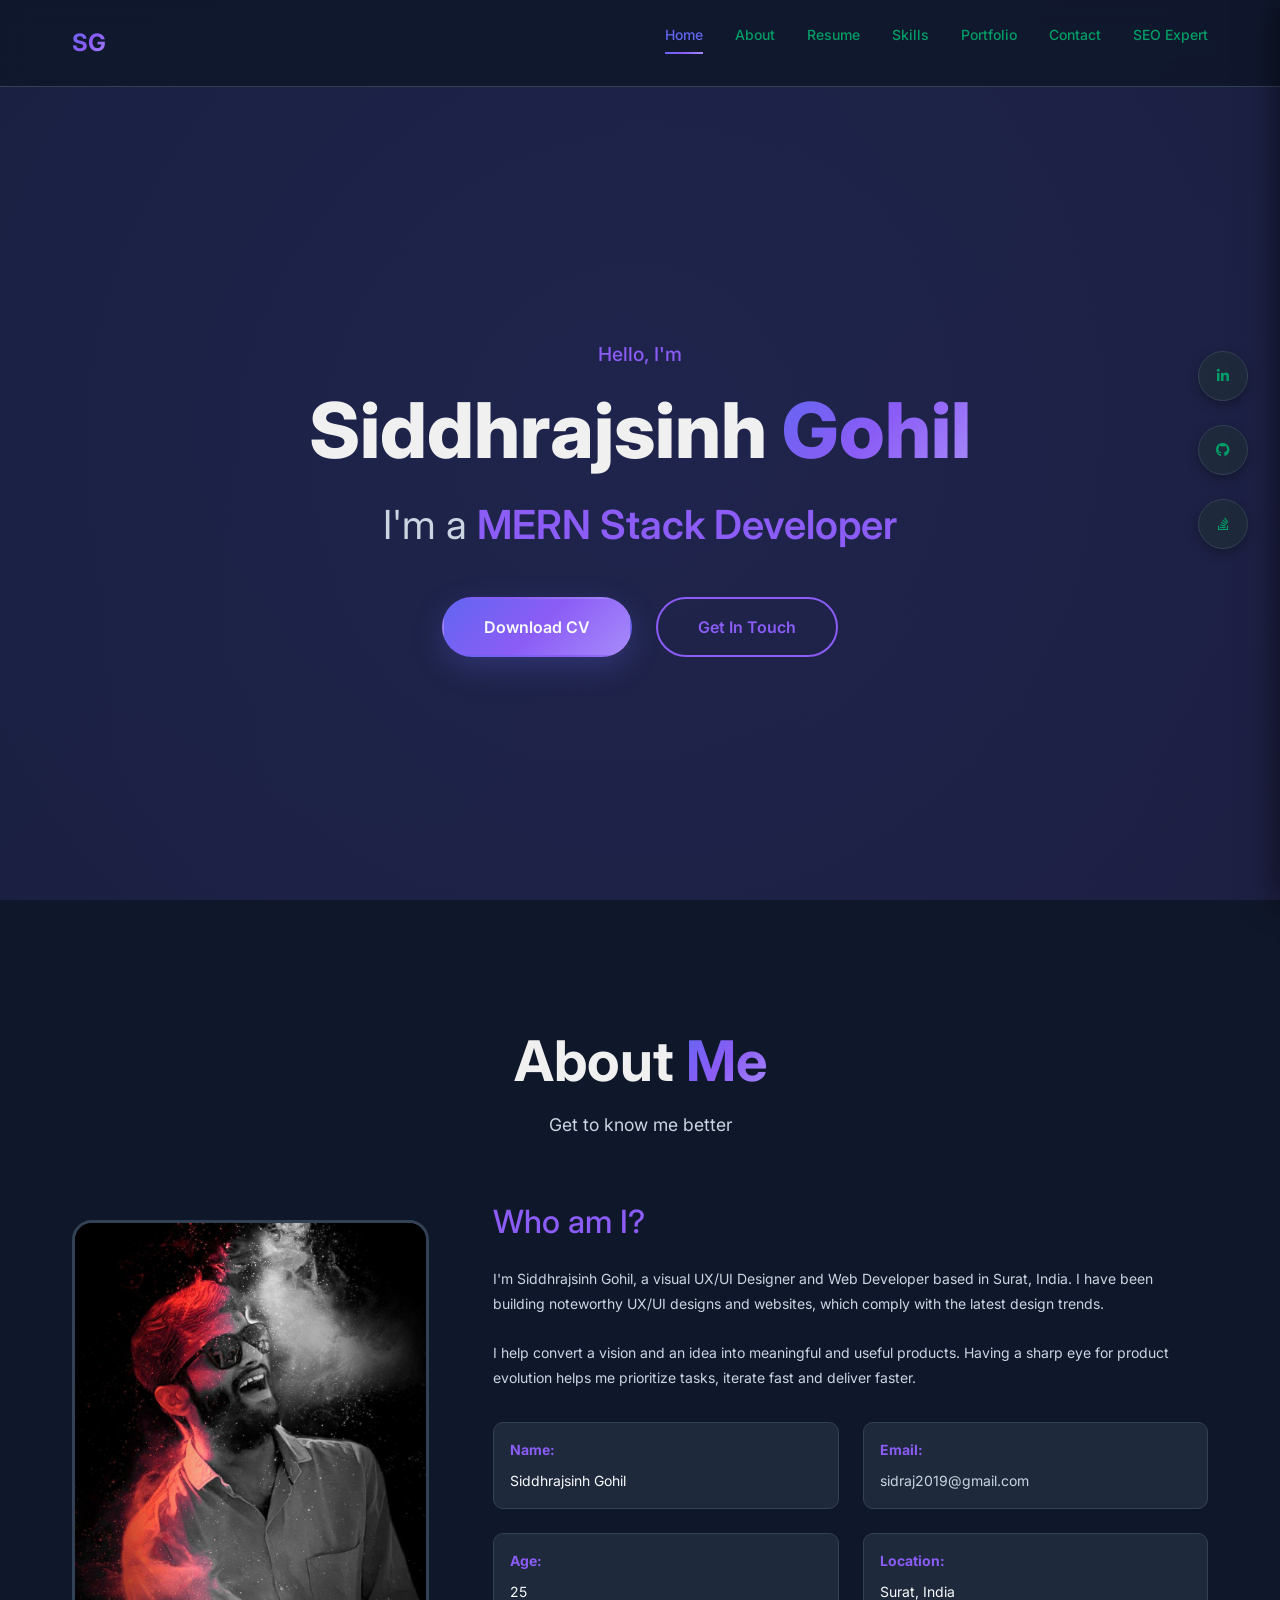
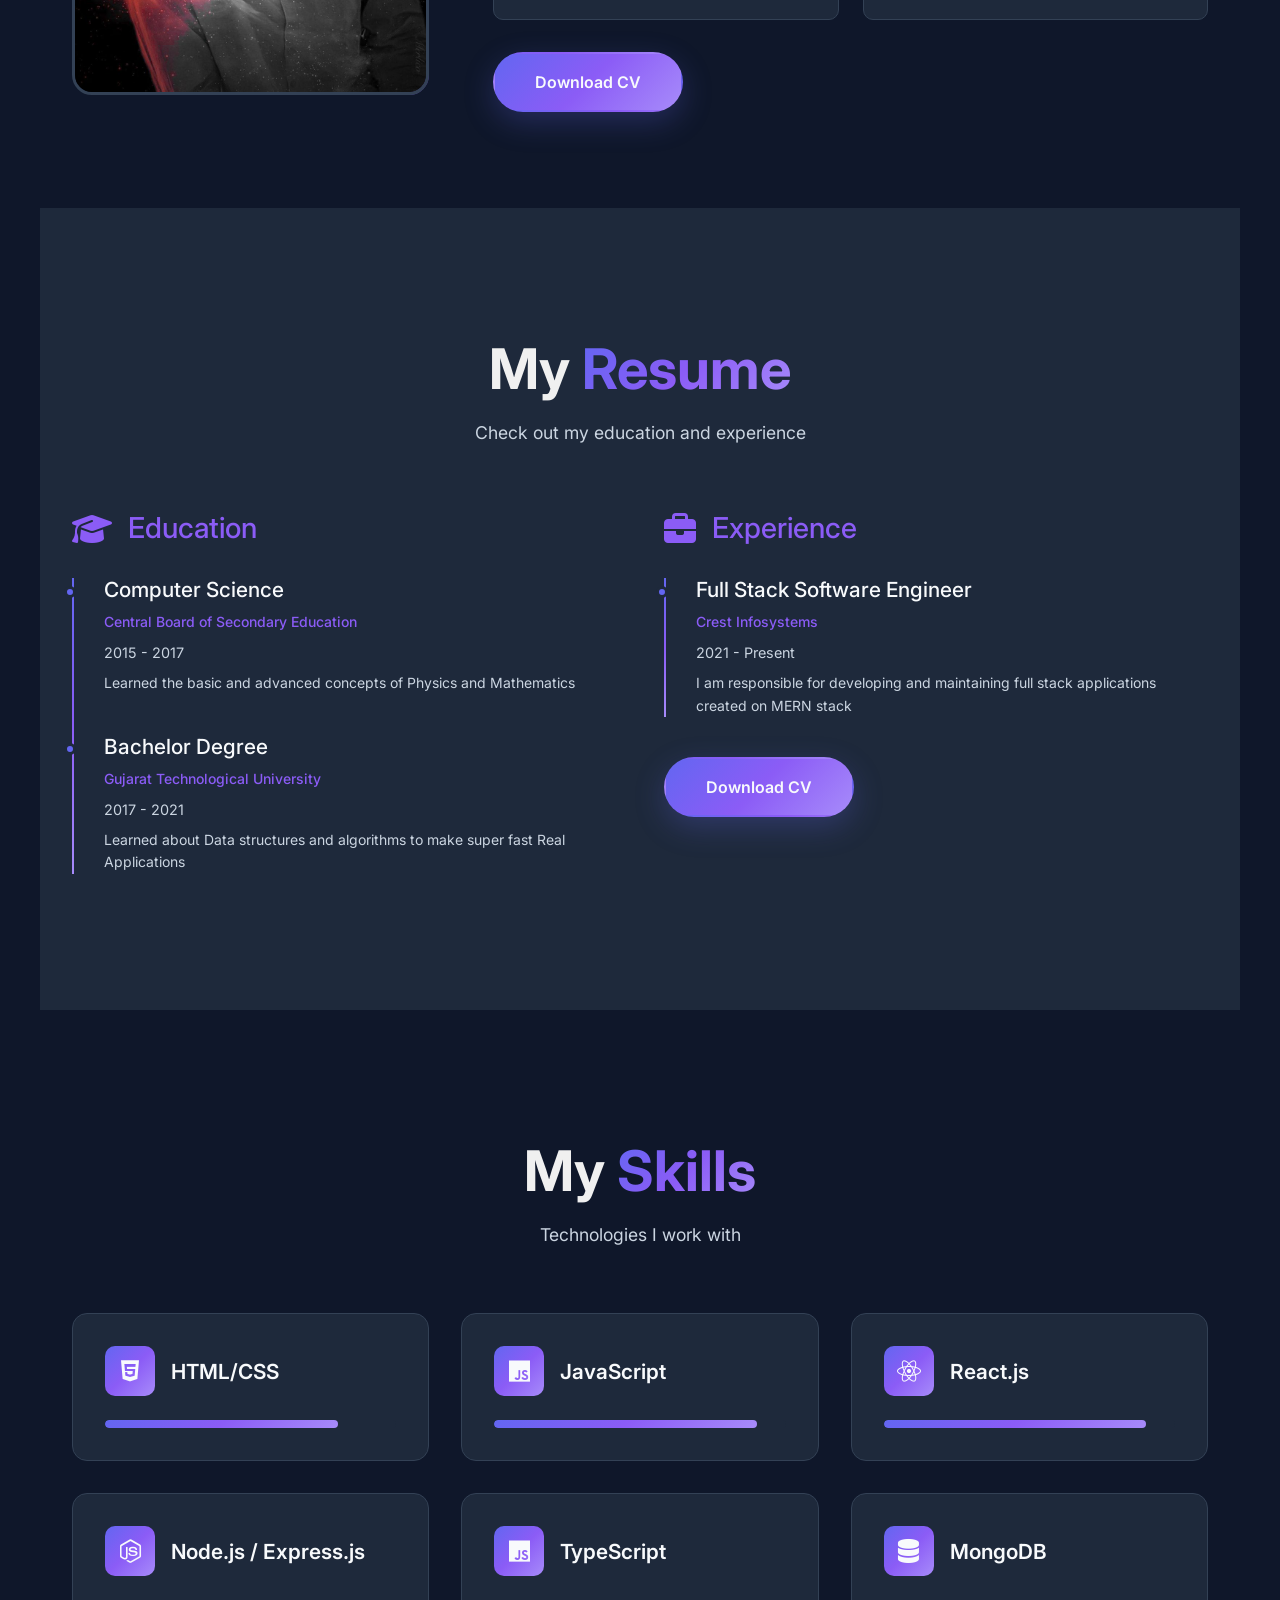
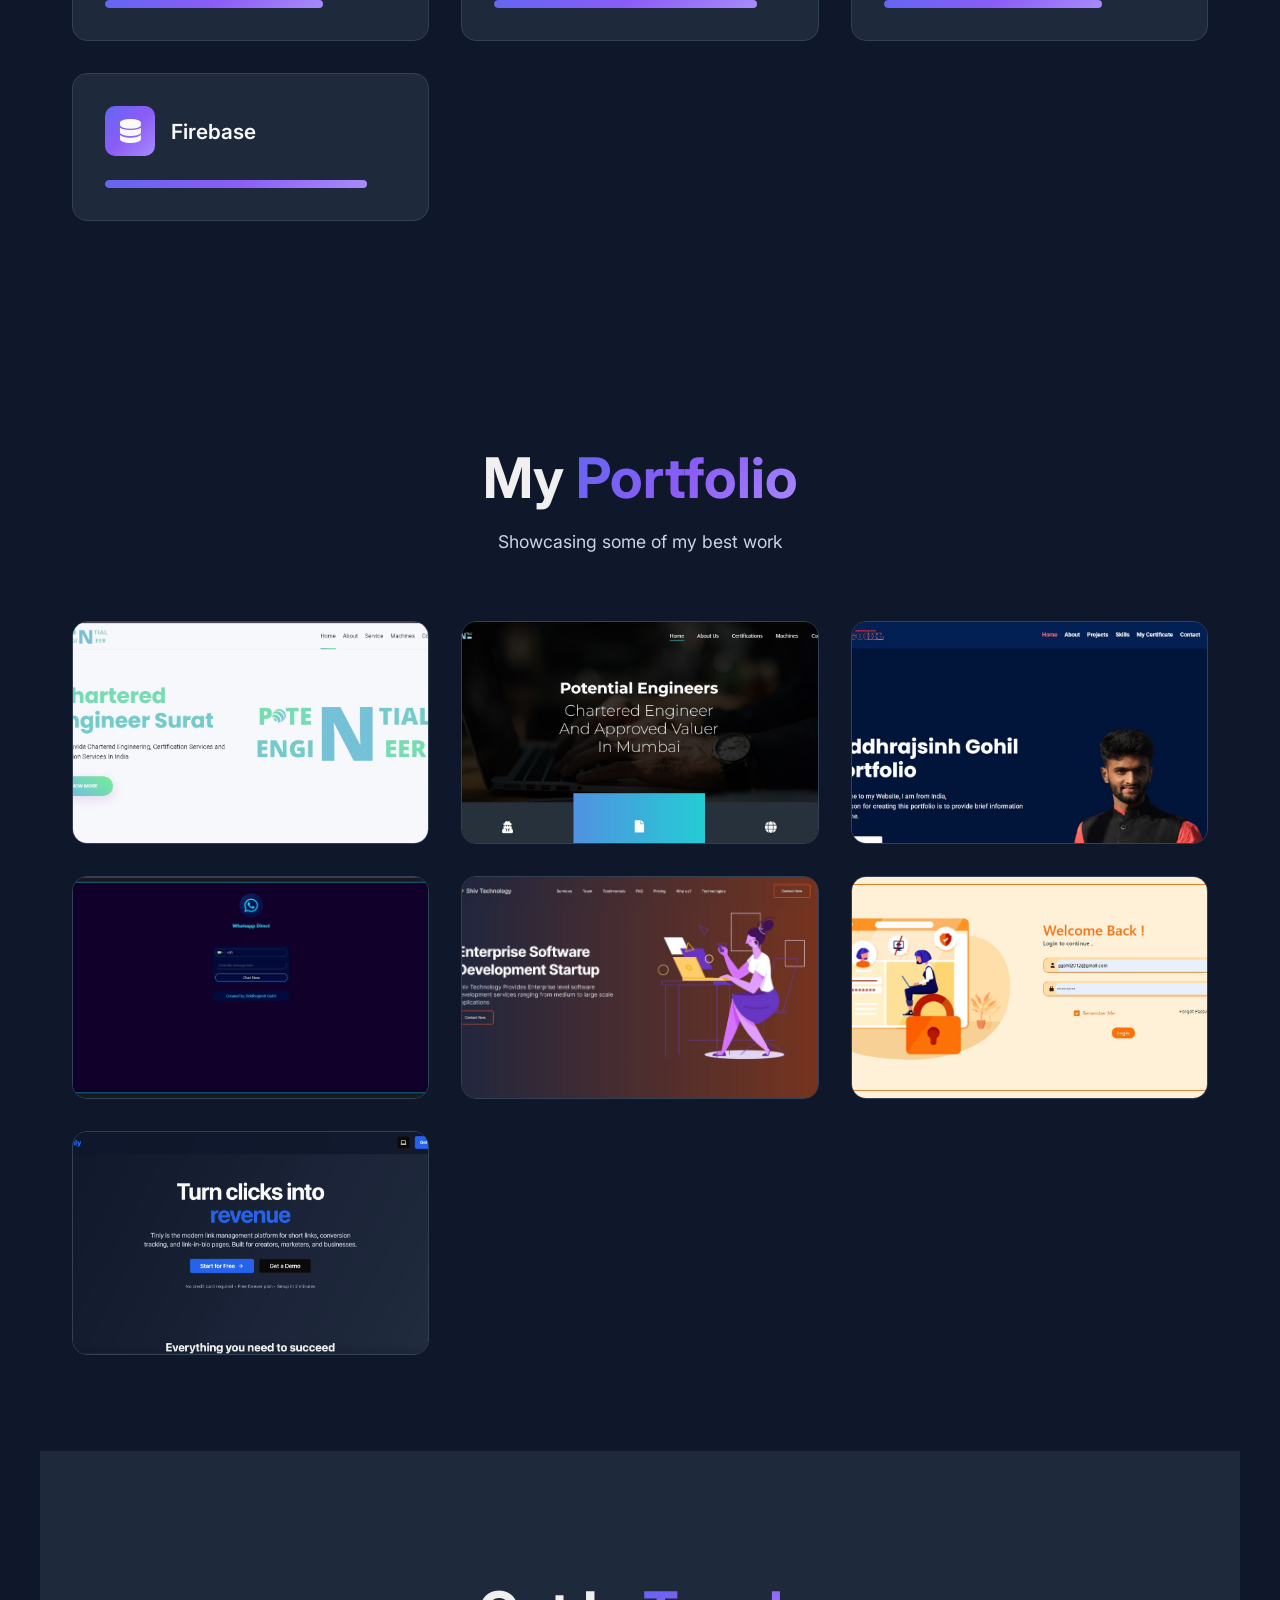
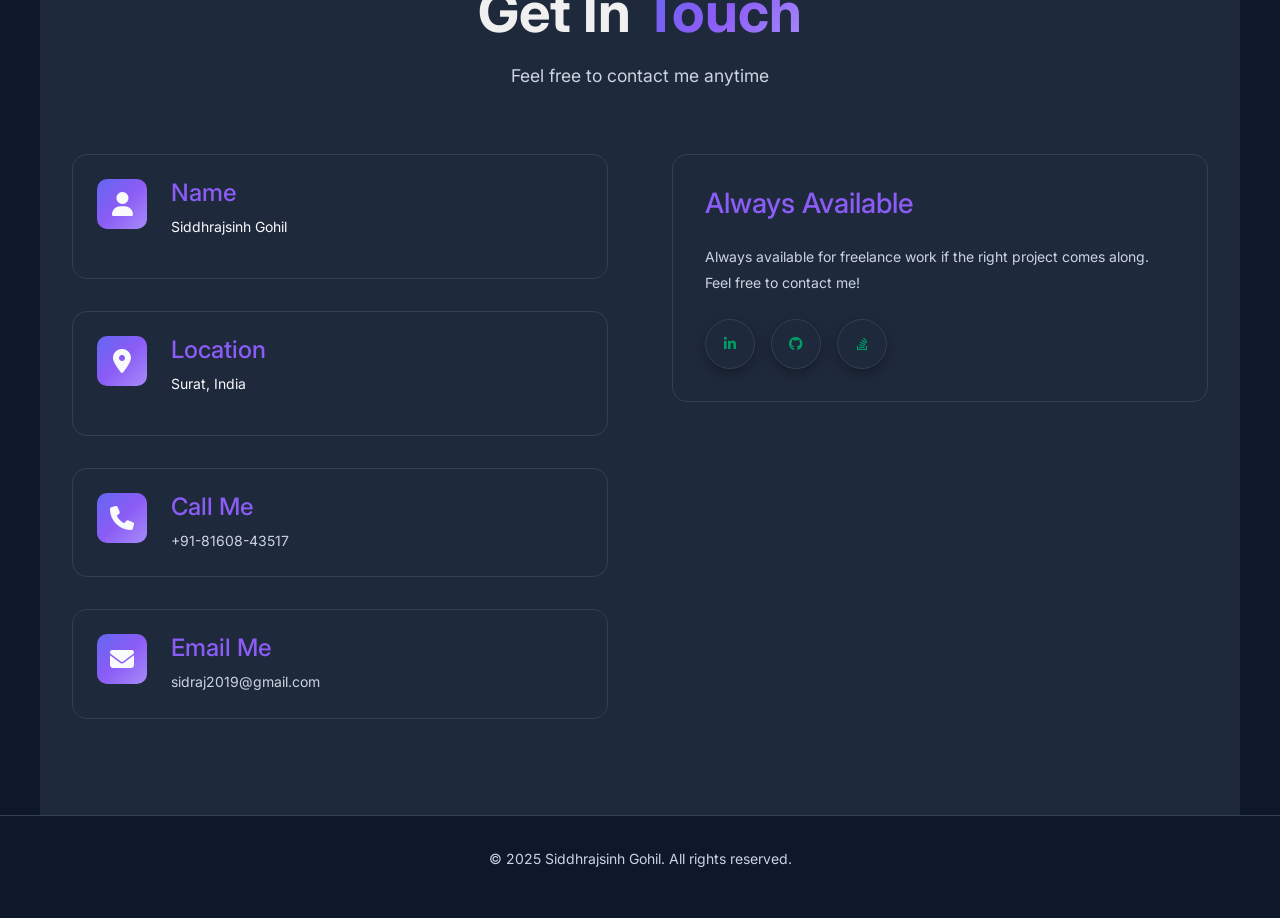
==== commit ee33d7c6: "Add personal portfolio data and enhance home page structure" ====
--- a/home.html
+++ b/home.html
@@ -1,1588 +1,2218 @@
 <!DOCTYPE html>
-<html lang="zxx">
-  <meta
-    http-equiv="content-type"
-    content="text/html;charset=UTF-8"
-  />
-  <head>
-    <link
-      rel="stylesheet"
-      href="https://cdnjs.cloudflare.com/ajax/libs/font-awesome/5.15.4/css/all.min.css"
-      integrity="sha512-1ycn6IcaQQ40/MKBW2W4Rhis/DbILU74C1vSrLJxCq57o941Ym01SwNsOMqvEBFlcgUa6xLiPY/NS5R+E6ztJQ=="
-      crossorigin="anonymous"
-      referrerpolicy="no-referrer"
-    />
-    <!-- Required meta tags-->
-    <meta charset="utf-8" />
-    <title>Siddhrajsinh Gohil - Full Stack Developer from Surat</title>
-    <meta
-      name="viewport"
-      content="width=device-width, initial-scale=1, shrink-to-fit=no"
-    />
-    <meta name="robots" content="noodp " />
-    <meta
-      name="title"
-      content="Siddhrajsinh Gohil Portfolio | Full Stack Developer"
-    />
-    <meta
-      name="description"
-      content="I am Siddhrajsinh Gohil From surat, Full Stack Developer with Expertise in React.js, Node.js, Next.js, Express.js, MongoDB, with experience in Typescript Development and React native"
-    />
-    <meta
-      name="keywords"
-      content="Web developer in surat,Siddhrajsinh Gohil,React developer, Siddhraj gohil Web Development portfolio,siddhraj gohil surat,siddhrajsinh gohil,siddhrajsinh gohil surat, web developer in surat,react developer in surat,node developer in surat,mern stack developer in surat,typescript developer in surat,mongodb expert in surat, react expert near me, node expert near me, express.js expert near me,i need react developer, i need node developer, i need mongodb expert, i need react-native developer, react native expert in surat, react native developer in surat"
-    />
-    <meta name="robots" content="index, follow" />
-    <meta http-equiv="Content-Type" content="text/html; charset=utf-8" />
-    <meta name="language" content="English" />
-    <meta name="author" content="Siddhrajsinh Ranjitsinh Gohil" />
-    <meta http-equiv="Content-Type" content="text/html; charset=UTF-8" />
-    <meta http-equiv="X-UA-Compatible" content="IE=edge" />
-    <meta http-equiv="X-UA-Compatible" content="ie=edge" />
-    <meta
-      name="viewport"
-      content="width=device-width, initial-scale=1.0"
-    />
-    <meta
-      property="og:title"
-      content="Siddhrajsinh Gohil Portfolio | Full Stack Developer from surat"
-    />
-    <meta property="og:site_name" content="Siddhrajsinh Gohil Portfolio | Full Stack Developer" />
-    <meta
-      property="og:url"
-      content="https://sidddev7.github.io/web-developer/home.html"
-    />
-    <meta
-      property="og:description"
-      content="I am Siddhrajsinh Gohil From surat, Full Stack Developer with Expertise in React.js, Node.js, Next.js, Express.js, MongoDB, with experience in Typescript Development and React native"
-    />
-    <meta property="og:type" content="article" />
-    <meta property="og:image" content="https://sidddev7.github.io/web-developer/img/info-img.jpg" />
-    <meta name="twitter:card" content="summary" />
-    <meta
-      name="twitter:title"
-      content="Siddhrajsinh Gohil Portfolio | Full Stack Developer from surat"
-    />
-    <meta
-      name="twitter:description"
-      content="I am Siddhrajsinh Gohil From surat, Full Stack Developer with Expertise in React.js, Node.js, Express.js, MongoDB, with experience in Typescript Development and React native"
-    />
-      <meta name="twitter:image" content="https://sidddev7.github.io/web-developer/img/info-img.jpg"></meta>
-    <meta
-      name="twitter:image:alt"
-      content="Siddhrajsinh Gohil Portfolio | Full Stack Developer from surat"
-    ></meta>
-    <meta
-      name="google-site-verification"
-      content="PM_p9XdFdRJsBPWEoN58dTrc4ZU3gVCuYIoqZpLAc5A"
-    />
-    <!-- Favicons-->
-    <link
-      rel="apple-touch-icon"
-      sizes="180x180"
-      href="img/favicons/apple-touch-icon.png"
-    />
-    <link
-      rel="icon"
-      type="image/png"
-      sizes="32x32"
-      href="img/favicons/favicon-32x32.png"
-    />
-    <link
-      rel="icon"
-      type="image/png"
-      sizes="16x16"
-      href="img/favicons/favicon-16x16.png"
-    />
-    <!-- Web fonts-->
-    <link
-      href="https://fonts.googleapis.com/css?family=Poppins:300,300i,400,400i,500,500i,600,600i,700,700i,800,800i&amp;display=swap"
-      rel="stylesheet"
-    />
-    <!-- CSS vendors-->
-    <link rel="stylesheet" href="css/bootstrap-custom.css" />
-    <link rel="stylesheet" href="css/ionicons.min.css" />
-    <link rel="stylesheet" href="css/tiny-slider.css" />
-    <link rel="stylesheet" href="css/lity.min.css" />
-    <link rel="stylesheet" href="css/simplebar.min.css" />
-    <link rel="stylesheet" href="css/jquery.mb.YTPlayer.min.css" />
-    <!-- Main CSS-->
-    <link rel="stylesheet" href="css/main.css" />
-    <!-- CSS Color scheme-->
-    <link
-      id="color-scheme"
-      rel="stylesheet"
-      href="css/colors/main-darkgreen.css"
-    />
-    <!-- Custom CSS (Add your custom CSS styles to this file)-->
-    <link rel="stylesheet" href="css/custom.css" />
-    <!-- removeIf(customizerDist)-->
-    <link rel="stylesheet" href="../customizer/main.css" />
-    <!-- endremoveIf(customizerDist)-->
-  </head>
-
-  <body class="theme-dark">
-    <!-- Preloader-->
-    <div class="preloader">
-      <div class="preloader-block">
-        <div class="preloader-icon">
-          <span class="loading-dot loading-dot-1"></span
-          ><span class="loading-dot loading-dot-2"></span
-          ><span class="loading-dot loading-dot-3"></span>
-        </div>
+<html lang="en">
+<head>
+  <meta charset="UTF-8">
+  <meta name="viewport" content="width=device-width, initial-scale=1.0">
+  <meta http-equiv="X-UA-Compatible" content="IE=edge">
+  
+  <!-- SEO Meta Tags -->
+  <title>Siddhrajsinh Gohil - Full Stack Developer from Surat</title>
+  <meta name="title" content="Siddhrajsinh Gohil Portfolio | Full Stack Developer">
+  <meta name="description" content="I am Siddhrajsinh Gohil From surat, Full Stack Developer with Expertise in React.js, Node.js, Next.js, Express.js, MongoDB, with experience in Typescript Development and React native">
+  <meta name="keywords" content="Web developer in surat,Siddhrajsinh Gohil,React developer, Siddhraj gohil Web Development portfolio,siddhraj gohil surat,siddhrajsinh gohil,siddhrajsinh gohil surat, web developer in surat,react developer in surat,node developer in surat,mern stack developer in surat,typescript developer in surat,mongodb expert in surat, react expert near me, node expert near me, express.js expert near me,i need react developer, i need node developer, i need mongodb expert, i need react-native developer, react native expert in surat, react native developer in surat">
+  <meta name="robots" content="index, follow">
+  <meta name="language" content="English">
+  <meta name="author" content="Siddhrajsinh Ranjitsinh Gohil">
+  
+  <!-- Open Graph / Facebook -->
+  <meta property="og:type" content="website">
+  <meta property="og:url" content="https://sidddev7.github.io/web-developer/home.html">
+  <meta property="og:title" content="Siddhrajsinh Gohil Portfolio | Full Stack Developer from surat">
+  <meta property="og:description" content="I am Siddhrajsinh Gohil From surat, Full Stack Developer with Expertise in React.js, Node.js, Next.js, Express.js, MongoDB, with experience in Typescript Development and React native">
+  <meta property="og:image" content="https://sidddev7.github.io/web-developer/img/info-img.jpg">
+  
+  <!-- Twitter -->
+  <meta property="twitter:card" content="summary_large_image">
+  <meta property="twitter:url" content="https://sidddev7.github.io/web-developer/home.html">
+  <meta property="twitter:title" content="Siddhrajsinh Gohil Portfolio | Full Stack Developer from surat">
+  <meta property="twitter:description" content="I am Siddhrajsinh Gohil From surat, Full Stack Developer with Expertise in React.js, Node.js, Express.js, MongoDB, with experience in Typescript Development and React native">
+  <meta property="twitter:image" content="https://sidddev7.github.io/web-developer/img/info-img.jpg">
+  
+  <meta name="google-site-verification" content="PM_p9XdFdRJsBPWEoN58dTrc4ZU3gVCuYIoqZpLAc5A">
+  
+  <!-- Favicons -->
+  <link rel="apple-touch-icon" sizes="180x180" href="img/favicons/apple-touch-icon.png">
+  <link rel="icon" type="image/png" sizes="32x32" href="img/favicons/favicon-32x32.png">
+  <link rel="icon" type="image/png" sizes="16x16" href="img/favicons/favicon-16x16.png">
+  
+  <!-- Fonts -->
+  <link rel="preconnect" href="https://fonts.googleapis.com">
+  <link rel="preconnect" href="https://fonts.gstatic.com" crossorigin>
+  <link href="https://fonts.googleapis.com/css2?family=Inter:wght@300;400;500;600;700;800&family=Poppins:wght@300;400;500;600;700;800&display=swap" rel="stylesheet">
+  <link rel="stylesheet" href="https://cdnjs.cloudflare.com/ajax/libs/font-awesome/6.4.0/css/all.min.css" integrity="sha512-iecdLmaskl7CVkqkXNQ/ZH/XLlvWZOJyj7Yy7tcenmpD1ypASozpmT/E0iPtmFIB46ZmdtAc9eNBvH0H/ZpiBw==" crossorigin="anonymous" referrerpolicy="no-referrer">
+  
+  <!-- CSS Files -->
+  <link rel="stylesheet" href="css/bootstrap-custom.css">
+  <link rel="stylesheet" href="css/main.css">
+  <link rel="stylesheet" href="css/custom.css">
+  <link rel="stylesheet" id="color-scheme" href="css/colors/main-darkgreen.css">
+  
+  <style>
+    :root {
+      --primary-color: #6366f1;
+      --secondary-color: #8b5cf6;
+      --accent-color: #a78bfa;
+      --text-primary: #f8fafc;
+      --text-secondary: #cbd5e1;
+      --bg-primary: #0f172a;
+      --bg-secondary: #1e293b;
+      --bg-card: #1e293b;
+      --border-color: #334155;
+      --gradient: linear-gradient(135deg, #6366f1 0%, #8b5cf6 50%, #a78bfa 100%);
+      --gradient-subtle: linear-gradient(135deg, rgba(99, 102, 241, 0.1) 0%, rgba(139, 92, 246, 0.1) 100%);
+    }
+    
+    * {
+      margin: 0;
+      padding: 0;
+      box-sizing: border-box;
+    }
+    
+    html {
+      scroll-behavior: smooth;
+      overflow-x: hidden;
+      width: 100%;
+      max-width: 100vw;
+    }
+    
+    * {
+      box-sizing: border-box;
+    }
+    
+    *:not(html):not(body) {
+      max-width: 100%;
+    }
+    
+    img, video, iframe {
+      max-width: 100%;
+      height: auto;
+    }
+    
+    body {
+      font-family: 'Inter', 'Poppins', sans-serif;
+      background: var(--bg-primary);
+      color: var(--text-primary);
+      line-height: 1.6;
+      overflow-x: hidden;
+      overflow-y: auto;
+      -webkit-overflow-scrolling: touch;
+      width: 100%;
+      max-width: 100vw;
+      position: relative;
+    }
+    
+    /* Navigation */
+    .navbar {
+      position: fixed;
+      top: 0;
+      left: 0;
+      right: 0;
+      width: 100%;
+      max-width: 100vw;
+      background: rgba(15, 23, 42, 0.85);
+      backdrop-filter: blur(12px);
+      z-index: 1000;
+      padding: 1rem 0;
+      transition: all 0.3s ease;
+      border-bottom: 1px solid var(--border-color);
+      box-sizing: border-box;
+      overflow: hidden;
+    }
+    
+    .navbar.scrolled {
+      padding: 0.5rem 0;
+      box-shadow: 0 4px 20px rgba(0, 0, 0, 0.3);
+    }
+    
+    .nav-container {
+      max-width: 1200px;
+      margin: 0 auto;
+      padding: 0 2rem;
+      display: flex;
+      justify-content: space-between;
+      align-items: center;
+      width: 100%;
+      box-sizing: border-box;
+    }
+    
+    @media (max-width: 768px) {
+      .nav-container {
+        padding: 0 1rem;
+      }
+    }
+    
+    .logo {
+      font-size: 1.5rem;
+      font-weight: 700;
+      background: var(--gradient);
+      -webkit-background-clip: text;
+      -webkit-text-fill-color: transparent;
+      background-clip: text;
+      text-decoration: none;
+    }
+    
+    .nav-menu {
+      display: flex;
+      list-style: none;
+      gap: 2rem;
+      align-items: center;
+    }
+    
+    .nav-link {
+      color: var(--text-secondary);
+      text-decoration: none;
+      font-weight: 500;
+      transition: all 0.3s ease;
+      position: relative;
+      padding: 0.5rem 0;
+    }
+    
+    .nav-link::after {
+      content: '';
+      position: absolute;
+      bottom: 0;
+      left: 0;
+      width: 0;
+      height: 2px;
+      background: var(--gradient);
+      transition: width 0.3s ease;
+    }
+    
+    .nav-link:hover {
+      color: var(--text-primary);
+    }
+    
+    .nav-link:hover::after,
+    .nav-link.active::after {
+      width: 100%;
+    }
+    
+    .nav-link.active {
+      color: var(--primary-color);
+    }
+    
+    .nav-toggle {
+      display: none;
+      flex-direction: column;
+      cursor: pointer;
+      gap: 5px;
+    }
+    
+    .nav-toggle span {
+      width: 25px;
+      height: 3px;
+      background: var(--text-primary);
+      transition: all 0.3s ease;
+    }
+    
+    /* Hero Section */
+    .hero {
+      min-height: 100vh;
+      display: flex;
+      align-items: center;
+      justify-content: center;
+      position: relative;
+      padding: 10rem 2rem 4rem;
+      background: var(--gradient-subtle);
+      overflow: hidden;
+      width: 100%;
+      max-width: 100vw;
+      box-sizing: border-box;
+    }
+    
+    @media (max-width: 768px) {
+      .hero {
+        padding: 8rem 1rem 4rem;
+        min-height: auto;
+      }
+    }
+    
+    .hero::before {
+      content: '';
+      position: absolute;
+      top: -50%;
+      right: -50%;
+      width: 200%;
+      height: 200%;
+      background: radial-gradient(circle, rgba(99, 102, 241, 0.08) 0%, transparent 70%);
+      animation: rotate 20s linear infinite;
+      pointer-events: none;
+      /* Ensure it doesn't cause overflow - parent has overflow: hidden */
+    }
+    
+    @keyframes rotate {
+      from { transform: rotate(0deg); }
+      to { transform: rotate(360deg); }
+    }
+    
+    .hero-content {
+      max-width: 1200px;
+      width: 100%;
+      text-align: center;
+      position: relative;
+      z-index: 1;
+      padding: 0 1rem;
+      box-sizing: border-box;
+    }
+    
+    @media (max-width: 768px) {
+      .hero-content {
+        padding: 0 0.5rem;
+        width: 100%;
+        max-width: 100%;
+      }
+    }
+    
+    .hero-greeting {
+      font-size: 1.2rem;
+      color: var(--secondary-color);
+      margin-bottom: 1rem;
+      font-weight: 500;
+      opacity: 0;
+      animation: fadeInUp 0.8s ease 0.2s forwards;
+    }
+    
+    @media (max-width: 768px) {
+      .hero-greeting {
+        font-size: 1rem;
+        margin-bottom: 0.75rem;
+      }
+    }
+    
+    .hero-name {
+      font-size: clamp(2rem, 6vw, 6rem);
+      font-weight: 800;
+      margin-bottom: 1.5rem;
+      line-height: 1.2;
+      opacity: 0;
+      animation: fadeInUp 0.8s ease 0.4s forwards;
+      word-break: break-word;
+      overflow-wrap: break-word;
+      padding: 0 0.5rem;
+    }
+    
+    @media (max-width: 768px) {
+      .hero-name {
+        font-size: clamp(1.8rem, 8vw, 3rem);
+        padding: 0;
+        margin-bottom: 1rem;
+        max-width: 100%;
+        word-break: break-word;
+        overflow-wrap: break-word;
+        hyphens: auto;
+      }
+    }
+    
+    @media (max-width: 480px) {
+      .hero-name {
+        font-size: clamp(1.5rem, 7vw, 2.5rem);
+        line-height: 1.3;
+      }
+    }
+    
+    .hero-name span {
+      background: var(--gradient);
+      -webkit-background-clip: text;
+      -webkit-text-fill-color: transparent;
+      background-clip: text;
+    }
+    
+    .hero-title {
+      font-size: clamp(1.2rem, 4vw, 2.5rem);
+      color: var(--text-secondary);
+      margin-bottom: 2rem;
+      font-weight: 400;
+      opacity: 0;
+      animation: fadeInUp 0.8s ease 0.6s forwards;
+      padding: 0 0.5rem;
+    }
+    
+    @media (max-width: 768px) {
+      .hero-title {
+        font-size: clamp(1rem, 5vw, 1.5rem);
+        padding: 0;
+        margin-bottom: 1.5rem;
+      }
+    }
+    
+    .hero-title .typing-text {
+      color: var(--secondary-color);
+      font-weight: 600;
+    }
+    
+    .hero-buttons {
+      display: flex;
+      gap: 1.5rem;
+      justify-content: center;
+      flex-wrap: wrap;
+      margin-top: 3rem;
+      opacity: 0;
+      animation: fadeInUp 0.8s ease 0.8s forwards;
+      padding: 0 1rem;
+    }
+    
+    @media (max-width: 768px) {
+      .hero-buttons {
+        flex-direction: column;
+        gap: 1rem;
+        margin-top: 2rem;
+        padding: 0;
+        width: 100%;
+      }
+    }
+    
+    .btn {
+      padding: 1rem 2.5rem;
+      border-radius: 50px;
+      font-weight: 600;
+      text-decoration: none;
+      transition: all 0.3s ease;
+      display: inline-flex;
+      align-items: center;
+      justify-content: center;
+      border: 2px solid transparent;
+      cursor: pointer;
+      white-space: nowrap;
+      font-size: 1rem;
+      min-height: 48px;
+      box-sizing: border-box;
+    }
+    
+    @media (max-width: 768px) {
+      .btn {
+        width: 100%;
+        max-width: 100%;
+        padding: 0.9rem 1.5rem;
+        text-align: center;
+        box-sizing: border-box;
+        font-size: 0.95rem;
+        min-height: 50px;
+        border-radius: 25px;
+      }
+    }
+    
+    @media (max-width: 480px) {
+      .btn {
+        padding: 0.85rem 1.25rem;
+        font-size: 0.9rem;
+        min-height: 48px;
+        border-radius: 24px;
+      }
+    }
+    
+    @media (max-width: 360px) {
+      .btn {
+        padding: 0.8rem 1rem;
+        font-size: 0.85rem;
+        min-height: 46px;
+      }
+    }
+    
+    .btn-primary {
+      background: var(--gradient);
+      color: var(--text-primary);
+      box-shadow: 0 10px 30px rgba(99, 102, 241, 0.25);
+    }
+    
+    .btn-primary:hover {
+      transform: translateY(-3px);
+      box-shadow: 0 15px 40px rgba(99, 102, 241, 0.35);
+    }
+    
+    .btn-outline {
+      border: 2px solid var(--secondary-color);
+      color: var(--secondary-color);
+      background: transparent;
+    }
+    
+    .btn-outline:hover {
+      background: var(--secondary-color);
+      color: var(--bg-primary);
+      transform: translateY(-3px);
+    }
+    
+    .social-links {
+      position: fixed;
+      right: 2rem;
+      top: 50%;
+      transform: translateY(-50%);
+      display: flex;
+      flex-direction: column;
+      gap: 1.5rem;
+      z-index: 100;
+    }
+    
+    @media (max-width: 768px) {
+      .social-links {
+        right: 1rem;
+        gap: 1rem;
+      }
+    }
+    
+    @media (max-width: 480px) {
+      .social-links {
+        right: 0.5rem;
+        gap: 0.75rem;
+      }
+    }
+    
+    @media (max-width: 360px) {
+      .social-links {
+        right: 0.25rem;
+        gap: 0.5rem;
+      }
+    }
+    
+    .social-link {
+      width: 50px;
+      height: 50px;
+      border-radius: 50%;
+      background: var(--bg-card);
+      border: 1px solid var(--border-color);
+      display: flex;
+      align-items: center;
+      justify-content: center;
+      color: var(--text-secondary);
+      text-decoration: none;
+      transition: all 0.3s ease;
+      flex-shrink: 0;
+      box-shadow: 0 4px 12px rgba(0, 0, 0, 0.3);
+    }
+    
+    .social-link:hover {
+      background: var(--gradient);
+      color: var(--text-primary);
+      transform: translateX(-5px) scale(1.1);
+      border-color: transparent;
+      box-shadow: 0 6px 20px rgba(99, 102, 241, 0.4);
+    }
+    
+    @media (max-width: 768px) {
+      .social-link {
+        width: 45px;
+        height: 45px;
+      }
+      
+      .social-link:hover {
+        transform: translateX(-3px) scale(1.1);
+      }
+    }
+    
+    @media (max-width: 480px) {
+      .social-link {
+        width: 40px;
+        height: 40px;
+        font-size: 0.9rem;
+      }
+    }
+    
+    /* Section Styles */
+    .section {
+      padding: 8rem 2rem 6rem;
+      max-width: 1200px;
+      margin: 0 auto;
+      min-height: auto;
+      scroll-margin-top: 80px;
+      width: 100%;
+      box-sizing: border-box;
+    }
+    
+    @media (max-width: 768px) {
+      .section {
+        padding: 4rem 1rem 3rem;
+      }
+    }
+    
+    .section-title {
+      font-size: clamp(2rem, 5vw, 3.5rem);
+      font-weight: 700;
+      margin-bottom: 1rem;
+      text-align: center;
+    }
+    
+    .section-subtitle {
+      text-align: center;
+      color: var(--text-secondary);
+      font-size: 1.1rem;
+      margin-bottom: 4rem;
+    }
+    
+    .section-title span {
+      background: var(--gradient);
+      -webkit-background-clip: text;
+      -webkit-text-fill-color: transparent;
+      background-clip: text;
+    }
+    
+    /* About Section */
+    .about-content {
+      display: grid;
+      grid-template-columns: 1fr 2fr;
+      gap: 4rem;
+      align-items: center;
+      width: 100%;
+      max-width: 100%;
+      box-sizing: border-box;
+    }
+    
+    @media (max-width: 768px) {
+      .about-content {
+        grid-template-columns: 1fr;
+        gap: 2rem;
+      }
+    }
+    
+    .about-image {
+      position: relative;
+      overflow: hidden;
+      width: 100%;
+      max-width: 100%;
+    }
+    
+    .about-image img {
+      width: 100%;
+      border-radius: 20px;
+      border: 3px solid var(--border-color);
+      transition: all 0.3s ease;
+      display: block;
+      max-width: 100%;
+    }
+    
+    .about-image::before {
+      content: '';
+      position: absolute;
+      top: 20px;
+      left: 20px;
+      width: calc(100% - 20px);
+      height: calc(100% - 20px);
+      border: 3px solid var(--secondary-color);
+      border-radius: 20px;
+      z-index: -1;
+      opacity: 0.5;
+      pointer-events: none;
+      box-sizing: border-box;
+    }
+    
+    @media (max-width: 768px) {
+      .about-image::before {
+        top: 15px;
+        left: 15px;
+        width: calc(100% - 15px);
+        height: calc(100% - 15px);
+      }
+    }
+    
+    @media (max-width: 480px) {
+      .about-image::before {
+        top: 10px;
+        left: 10px;
+        width: calc(100% - 10px);
+        height: calc(100% - 10px);
+      }
+    }
+    
+    .about-text h3 {
+      font-size: 2rem;
+      margin-bottom: 1.5rem;
+      color: var(--secondary-color);
+    }
+    
+    .about-text p {
+      color: var(--text-secondary);
+      margin-bottom: 1.5rem;
+      line-height: 1.8;
+    }
+    
+    .about-info {
+      display: grid;
+      grid-template-columns: repeat(2, 1fr);
+      gap: 1.5rem;
+      margin: 2rem 0;
+    }
+    
+    .info-item {
+      padding: 1rem;
+      background: var(--bg-card);
+      border-radius: 10px;
+      border: 1px solid var(--border-color);
+    }
+    
+    .info-item strong {
+      color: var(--secondary-color);
+      display: block;
+      margin-bottom: 0.5rem;
+    }
+    
+    /* Skills Section */
+    .skills-grid {
+      display: grid;
+      grid-template-columns: repeat(auto-fit, minmax(300px, 1fr));
+      gap: 2rem;
+      width: 100%;
+      max-width: 100%;
+      box-sizing: border-box;
+    }
+    
+    @media (max-width: 768px) {
+      .skills-grid {
+        grid-template-columns: 1fr;
+        gap: 1.5rem;
+      }
+    }
+    
+    .skill-card {
+      background: var(--bg-card);
+      padding: 2rem;
+      border-radius: 15px;
+      border: 1px solid var(--border-color);
+      transition: all 0.3s ease;
+    }
+    
+    .skill-card:hover {
+      transform: translateY(-10px);
+      border-color: var(--secondary-color);
+      box-shadow: 0 10px 30px rgba(99, 102, 241, 0.2);
+    }
+    
+    .skill-header {
+      display: flex;
+      align-items: center;
+      gap: 1rem;
+      margin-bottom: 1.5rem;
+    }
+    
+    .skill-icon {
+      width: 50px;
+      height: 50px;
+      border-radius: 10px;
+      background: var(--gradient);
+      display: flex;
+      align-items: center;
+      justify-content: center;
+      font-size: 1.5rem;
+    }
+    
+    .skill-name {
+      font-size: 1.3rem;
+      font-weight: 600;
+    }
+    
+    .skill-bar {
+      width: 100%;
+      height: 8px;
+      background: var(--bg-secondary);
+      border-radius: 10px;
+      overflow: hidden;
+      margin-top: 1rem;
+    }
+    
+    .skill-progress {
+      height: 100%;
+      background: var(--gradient);
+      border-radius: 10px;
+      transition: width 1s ease;
+    }
+    
+    /* Portfolio Section */
+    .portfolio-grid {
+      display: grid;
+      grid-template-columns: repeat(auto-fill, minmax(350px, 1fr));
+      gap: 2rem;
+      width: 100%;
+      max-width: 100%;
+      box-sizing: border-box;
+    }
+    
+    @media (max-width: 768px) {
+      .portfolio-grid {
+        grid-template-columns: 1fr;
+        gap: 1.5rem;
+      }
+    }
+    
+    @media (max-width: 480px) {
+      .portfolio-grid {
+        gap: 1rem;
+      }
+    }
+    
+    .portfolio-item {
+      position: relative;
+      border-radius: 15px;
+      overflow: hidden;
+      aspect-ratio: 16/10;
+      cursor: pointer;
+      border: 1px solid var(--border-color);
+      transition: transform 0.3s ease, box-shadow 0.3s ease;
+      width: 100%;
+      max-width: 100%;
+      box-sizing: border-box;
+    }
+    
+    .portfolio-item:active {
+      transform: scale(0.98);
+    }
+    
+    .portfolio-item img {
+      width: 100%;
+      height: 100%;
+      object-fit: cover;
+      transition: transform 0.5s ease;
+      display: block;
+      max-width: 100%;
+    }
+    
+    .portfolio-overlay {
+      position: absolute;
+      top: 0;
+      left: 0;
+      width: 100%;
+      height: 100%;
+      background: linear-gradient(135deg, rgba(99, 102, 241, 0.95) 0%, rgba(139, 92, 246, 0.95) 100%);
+      display: flex;
+      flex-direction: column;
+      align-items: center;
+      justify-content: center;
+      opacity: 0;
+      transition: opacity 0.3s ease;
+      padding: 2rem;
+      text-align: center;
+    }
+    
+    .portfolio-item:hover .portfolio-overlay {
+      opacity: 1;
+    }
+    
+    .portfolio-item:hover img {
+      transform: scale(1.1);
+    }
+    
+    .portfolio-title {
+      font-size: 1.5rem;
+      font-weight: 600;
+      margin-bottom: 0.5rem;
+    }
+    
+    .portfolio-link {
+      color: var(--text-primary);
+      text-decoration: none;
+      margin-top: 1rem;
+      padding: 0.5rem 1.5rem;
+      border: 2px solid var(--text-primary);
+      border-radius: 25px;
+      transition: all 0.3s ease;
+    }
+    
+    .portfolio-link:hover {
+      background: var(--text-primary);
+      color: var(--bg-primary);
+    }
+    
+    /* Portfolio Drawer */
+    .portfolio-drawer-overlay {
+      position: fixed;
+      top: 0;
+      left: 0;
+      width: 100%;
+      height: 100%;
+      background: rgba(0, 0, 0, 0.8);
+      backdrop-filter: blur(5px);
+      z-index: 9998;
+      opacity: 0;
+      visibility: hidden;
+      transition: all 0.3s ease;
+    }
+    
+    .portfolio-drawer-overlay.active {
+      opacity: 1;
+      visibility: visible;
+    }
+    
+    .portfolio-drawer {
+      position: fixed;
+      top: 0;
+      left: 0;
+      right: 0;
+      width: 100%;
+      max-width: 100vw;
+      height: 100%;
+      background: var(--bg-primary);
+      z-index: 9999;
+      transform: translateX(100%);
+      transition: transform 0.4s cubic-bezier(0.4, 0, 0.2, 1);
+      display: flex;
+      flex-direction: column;
+      box-shadow: -5px 0 30px rgba(0, 0, 0, 0.5);
+      box-sizing: border-box;
+      overflow: hidden;
+    }
+    
+    .portfolio-drawer.active {
+      transform: translateX(0);
+    }
+    
+    .portfolio-drawer-header {
+      padding: 1.5rem 2rem;
+      border-bottom: 1px solid var(--border-color);
+      display: flex;
+      justify-content: space-between;
+      align-items: center;
+      background: var(--bg-secondary);
+      flex-shrink: 0;
+    }
+    
+    .portfolio-drawer-title {
+      font-size: 1.5rem;
+      font-weight: 600;
+      color: var(--text-primary);
+      margin: 0;
+    }
+    
+    .portfolio-drawer-close {
+      width: 40px;
+      height: 40px;
+      border-radius: 50%;
+      background: var(--bg-card);
+      border: 1px solid var(--border-color);
+      display: flex;
+      align-items: center;
+      justify-content: center;
+      cursor: pointer;
+      transition: all 0.3s ease;
+      color: var(--text-secondary);
+    }
+    
+    .portfolio-drawer-close:hover {
+      background: var(--primary-color);
+      border-color: var(--primary-color);
+      color: var(--text-primary);
+      transform: rotate(90deg);
+    }
+    
+    .portfolio-drawer-body {
+      flex: 1;
+      overflow: hidden;
+      position: relative;
+    }
+    
+    .portfolio-drawer-iframe {
+      width: 100%;
+      height: 100%;
+      border: none;
+      background: #fff;
+    }
+    
+    .portfolio-drawer-actions {
+      padding: 1rem 2rem;
+      border-top: 1px solid var(--border-color);
+      display: flex;
+      gap: 1rem;
+      justify-content: flex-end;
+      background: var(--bg-secondary);
+      flex-shrink: 0;
+    }
+    
+    .portfolio-drawer-btn {
+      padding: 0.75rem 1.5rem;
+      border-radius: 8px;
+      font-weight: 500;
+      text-decoration: none;
+      transition: all 0.3s ease;
+      display: inline-flex;
+      align-items: center;
+      gap: 0.5rem;
+      border: none;
+      cursor: pointer;
+      font-size: 0.95rem;
+      min-height: 44px;
+      box-sizing: border-box;
+    }
+    
+    @media (max-width: 768px) {
+      .portfolio-drawer-btn {
+        padding: 0.85rem 1.25rem;
+        font-size: 0.9rem;
+        min-height: 48px;
+        border-radius: 10px;
+      }
+    }
+    
+    @media (max-width: 480px) {
+      .portfolio-drawer-btn {
+        padding: 0.8rem 1rem;
+        font-size: 0.85rem;
+        min-height: 46px;
+      }
+    }
+    
+    .portfolio-drawer-btn-secondary {
+      background: var(--bg-card);
+      color: var(--text-secondary);
+      border: 1px solid var(--border-color);
+    }
+    
+    .portfolio-drawer-btn-secondary:hover {
+      background: var(--bg-primary);
+      border-color: var(--primary-color);
+      color: var(--primary-color);
+    }
+    
+    .portfolio-drawer-btn-primary {
+      background: var(--gradient);
+      color: var(--text-primary);
+    }
+    
+    .portfolio-drawer-btn-primary:hover {
+      transform: translateY(-2px);
+      box-shadow: 0 5px 15px rgba(99, 102, 241, 0.4);
+    }
+    
+    /* Mobile Drawer (Bottom) */
+    @media (max-width: 768px) {
+      .portfolio-drawer {
+        left: 0;
+        right: 0;
+        width: 100%;
+        height: 100%;
+        top: 0;
+        bottom: 0;
+        transform: translateY(100%);
+        border-radius: 0;
+      }
+      
+      .portfolio-drawer.active {
+        transform: translateY(0);
+      }
+      
+      .portfolio-drawer-header {
+        padding: 1rem 1.5rem;
+      }
+      
+      .portfolio-drawer-title {
+        font-size: 1.2rem;
+      }
+      
+      .portfolio-drawer-actions {
+        padding: 1rem 1.5rem;
+        flex-direction: column;
+      }
+      
+      .portfolio-drawer-btn {
+        width: 100%;
+        justify-content: center;
+        gap: 0.75rem;
+      }
+    }
+    
+    /* Loading State */
+    .portfolio-drawer-loading {
+      position: absolute;
+      top: 50%;
+      left: 50%;
+      transform: translate(-50%, -50%);
+      display: flex;
+      flex-direction: column;
+      align-items: center;
+      gap: 1rem;
+      color: var(--text-secondary);
+    }
+    
+    .portfolio-drawer-spinner {
+      width: 50px;
+      height: 50px;
+      border: 3px solid var(--border-color);
+      border-top-color: var(--primary-color);
+      border-radius: 50%;
+      animation: spin 1s linear infinite;
+    }
+    
+    /* Contact Section */
+    .contact-content {
+      display: grid;
+      grid-template-columns: 1fr 1fr;
+      gap: 4rem;
+      width: 100%;
+      max-width: 100%;
+      box-sizing: border-box;
+    }
+    
+    @media (max-width: 768px) {
+      .contact-content {
+        grid-template-columns: 1fr;
+        gap: 2rem;
+      }
+    }
+    
+    .contact-info {
+      display: flex;
+      flex-direction: column;
+      gap: 2rem;
+    }
+    
+    .contact-item {
+      display: flex;
+      align-items: start;
+      gap: 1.5rem;
+      padding: 1.5rem;
+      background: var(--bg-card);
+      border-radius: 15px;
+      border: 1px solid var(--border-color);
+      transition: all 0.3s ease;
+    }
+    
+    .contact-item:hover {
+      border-color: var(--secondary-color);
+      transform: translateX(10px);
+    }
+    
+    .contact-icon {
+      width: 50px;
+      height: 50px;
+      border-radius: 10px;
+      background: var(--gradient);
+      display: flex;
+      align-items: center;
+      justify-content: center;
+      font-size: 1.5rem;
+      flex-shrink: 0;
+    }
+    
+    .contact-details h4 {
+      margin-bottom: 0.5rem;
+      color: var(--secondary-color);
+    }
+    
+    .contact-details a {
+      color: var(--text-secondary);
+      text-decoration: none;
+      transition: color 0.3s ease;
+    }
+    
+    .contact-details a:hover {
+      color: var(--secondary-color);
+    }
+    
+    /* Animations */
+    @keyframes fadeInUp {
+      from {
+        opacity: 0;
+        transform: translateY(30px);
+      }
+      to {
+        opacity: 1;
+        transform: translateY(0);
+      }
+    }
+    
+    .fade-in {
+      opacity: 0;
+      transform: translateY(30px);
+      transition: all 0.6s ease;
+    }
+    
+    .fade-in.visible {
+      opacity: 1;
+      transform: translateY(0);
+    }
+    
+    /* Prevent horizontal overflow */
+    @media (max-width: 768px) {
+      body, html {
+        overflow-x: hidden !important;
+        width: 100% !important;
+        max-width: 100vw !important;
+      }
+      
+      * {
+        max-width: 100vw;
+      }
+    }
+    
+    /* Responsive */
+    @media (max-width: 768px) {
+      .nav-menu {
+        position: fixed;
+        top: 70px;
+        left: -100%;
+        flex-direction: column;
+        background: rgba(15, 23, 42, 0.98);
+        backdrop-filter: blur(12px);
+        width: 100%;
+        padding: 2rem;
+        transition: left 0.3s ease;
+        border-top: 1px solid var(--border-color);
+      }
+      
+      .nav-menu.active {
+        left: 0;
+      }
+      
+      .nav-toggle {
+        display: flex;
+      }
+      
+      .about-content,
+      .contact-content {
+        grid-template-columns: 1fr;
+      }
+      
+      .portfolio-grid {
+        grid-template-columns: 1fr;
+      }
+      
+      .nav-container {
+        padding: 0 1rem;
+      }
+      
+      .hero-content {
+        width: 100%;
+        max-width: 100%;
+      }
+      
+      .about-content,
+      .contact-content {
+        width: 100%;
+        max-width: 100%;
+      }
+      
+      .portfolio-grid {
+        width: 100%;
+        max-width: 100%;
+      }
+      
+      .skills-grid {
+        width: 100%;
+        max-width: 100%;
+      }
+    }
+    
+    @media (max-width: 480px) {
+      .hero-name {
+        font-size: 1.5rem;
+      }
+      
+      .hero-title {
+        font-size: 0.95rem;
+      }
+      
+      .hero-greeting {
+        font-size: 0.9rem;
+      }
+      
+      .btn {
+        padding: 0.75rem 1.5rem;
+        font-size: 0.9rem;
+      }
+    }
+    
+    /* Preloader */
+    .preloader {
+      position: fixed;
+      top: 0;
+      left: 0;
+      width: 100%;
+      height: 100%;
+      background: var(--bg-primary);
+      display: flex;
+      align-items: center;
+      justify-content: center;
+      z-index: 9999;
+      transition: opacity 0.5s ease;
+    }
+    
+    .preloader.hidden {
+      opacity: 0;
+      pointer-events: none;
+    }
+    
+    .loader {
+      width: 50px;
+      height: 50px;
+      border: 3px solid var(--border-color);
+      border-top-color: var(--primary-color);
+      border-radius: 50%;
+      animation: spin 1s linear infinite;
+    }
+    
+    @keyframes spin {
+      to { transform: rotate(360deg); }
+    }
+  </style>
+</head>
+<body>
+  <!-- Preloader -->
+  <div class="preloader" id="preloader">
+    <div class="loader"></div>
+  </div>
+
+  <!-- Navigation -->
+  <nav class="navbar" id="navbar">
+    <div class="nav-container">
+      <a href="#home" class="logo" id="navLogo">SG</a>
+      <ul class="nav-menu" id="navMenu"></ul>
+      <div class="nav-toggle" id="navToggle">
+        <span></span>
+        <span></span>
+        <span></span>
       </div>
     </div>
-    <div id="overlay-effect"></div>
-    <!-- Navbar-->
-    <nav class="navbar-expand-md navbar fixed-top" id="navbar">
-      <a class="navbar-brand" data-scroll="" href="#home-area">
-        <!-- Navbar Logo-->
-        <img class="img-fluid" src="img/img-kitzu-logo.png" alt="Logo"
-      /></a>
-      <span
-        class="navbar-menu ml-auto"
-        data-toggle="collapse"
-        data-target="#navbarSupportedContent"
-        aria-controls="navbarSupportedContent"
-        aria-expanded="false"
-        aria-label="Toggle navigation"
-        role="button"
-        ><span class="btn-line"></span
-      ></span>
-      <div
-        class="collapse navbar-collapse order-1 order-lg-0"
-        id="navbarSupportedContent"
-      >
-        <!-- Navbar menu-->
-        <ul class="navbar-nav ml-auto">
-          <li class="nav-item"><a class="nav-link" href="#about">About</a></li>
-          <li class="nav-item">
-            <a class="nav-link" href="#resume">Resume</a>
-          </li>
-          <li class="nav-item">
-            <a class="nav-link" href="#portfolio">Portfolio</a>
-          </li>
-          <!-- <li class="nav-item"><a class="nav-link" href="#blog">Blog</a></li> -->
-          <li class="nav-item">
-            <a class="nav-link" href="#contact">Contact</a>
-          </li>
-          <li class="nav-item">
-            <a class="nav-link" target="_blank" href="https://sidddev7.github.io/web/home.html">I'm a SEO expert</a>
-          </li>
-        </ul>
+  </nav>
+
+  <!-- Hero Section -->
+  <section class="hero" id="home">
+    <div class="hero-content">
+      <p class="hero-greeting" id="heroGreeting"></p>
+      <h1 class="hero-name" id="heroName"></h1>
+      <h2 class="hero-title">
+        I'm a <span class="typing-text" id="typingText"></span>
+      </h2>
+      <div class="hero-buttons">
+        <a href="#" target="_blank" class="btn btn-primary" id="cvDownloadBtn">Download CV</a>
+        <a href="#contact" class="btn btn-outline">Get In Touch</a>
       </div>
-    </nav>
-    <!-- Home-->
-    <section
-      class="home-area element-cover-bg"
-      id="home"
-      style="background-image: url(img/home.jpg)"
-    >
-      <div class="container h-100">
-        <div class="row h-100 align-items-center justify-content-center">
-          <div class="col-12 col-lg-8 home-content text-center">
-            <h1 class="home-name">Siddhrajsinh <span>Gohil</span></h1>
-            <h4 class="cd-headline clip home-headline">
-              I’m a
-              <span class="cd-words-wrapper single-headline"
-                ><b class="is-visible">MERN Stack Developer</b
-                ><b>Reactjs Developer</b><b>Nodejs Developer</b><b>Designer</b
-                ><b>Freelancer</b></span
-              >
-            </h4>
+    </div>
+    
+    <!-- Social Links -->
+    <div class="social-links" id="socialLinks"></div>
+  </section>
+
+  <!-- About Section -->
+  <section class="section" id="about">
+    <h2 class="section-title">About <span>Me</span></h2>
+    <p class="section-subtitle" id="aboutSubtitle"></p>
+    
+    <div class="about-content fade-in">
+      <div class="about-image">
+        <img id="aboutImage" src="" alt="">
+      </div>
+      <div class="about-text" id="aboutText"></div>
+    </div>
+  </section>
+
+  <!-- Resume Section -->
+  <section class="section" id="resume" style="background: var(--bg-secondary);">
+    <h2 class="section-title">My <span>Resume</span></h2>
+    <p class="section-subtitle" id="resumeSubtitle"></p>
+    
+    <div style="display: grid; grid-template-columns: repeat(auto-fit, minmax(300px, 1fr)); gap: 3rem; margin-top: 3rem;" id="resumeContent"></div>
+  </section>
+
+  <!-- Skills Section -->
+  <section class="section" id="skills">
+    <h2 class="section-title">My <span>Skills</span></h2>
+    <p class="section-subtitle">Technologies I work with</p>
+    
+    <div class="skills-grid" id="skillsGrid"></div>
+  </section>
+
+  <!-- Portfolio Section -->
+  <section class="section" id="portfolio">
+    <h2 class="section-title">My <span>Portfolio</span></h2>
+    <p class="section-subtitle" id="portfolioSubtitle"></p>
+    
+    <div class="portfolio-grid" id="portfolioGrid"></div>
+  </section>
+
+  <!-- Contact Section -->
+  <section class="section" id="contact" style="background: var(--bg-secondary);">
+    <h2 class="section-title">Get In <span>Touch</span></h2>
+    <p class="section-subtitle" id="contactSubtitle"></p>
+    
+    <div class="contact-content" id="contactContent"></div>
+  </section>
+
+  <!-- Portfolio Drawer -->
+  <div class="portfolio-drawer-overlay" id="portfolioDrawerOverlay"></div>
+  <div class="portfolio-drawer" id="portfolioDrawer">
+    <div class="portfolio-drawer-header">
+      <h3 class="portfolio-drawer-title" id="portfolioDrawerTitle">Project Preview</h3>
+      <button class="portfolio-drawer-close" id="portfolioDrawerClose" aria-label="Close drawer">
+        <i class="fas fa-times"></i>
+      </button>
+    </div>
+    <div class="portfolio-drawer-body">
+      <div class="portfolio-drawer-loading" id="portfolioDrawerLoading">
+        <div class="portfolio-drawer-spinner"></div>
+        <p>Loading project...</p>
+      </div>
+      <iframe class="portfolio-drawer-iframe" id="portfolioDrawerIframe" allow="fullscreen" sandbox="allow-same-origin allow-scripts allow-forms allow-popups allow-popups-to-escape-sandbox allow-top-navigation-by-user-activation allow-modals"></iframe>
+    </div>
+    <div class="portfolio-drawer-actions">
+      <button class="portfolio-drawer-btn portfolio-drawer-btn-secondary" id="portfolioDrawerCloseBtn">
+        <i class="fas fa-times"></i> Close
+      </button>
+      <a href="#" target="_blank" class="portfolio-drawer-btn portfolio-drawer-btn-primary" id="portfolioDrawerOpenBtn">
+        <i class="fas fa-external-link-alt"></i> Open in New Tab
+      </a>
+    </div>
+  </div>
+
+  <!-- Footer -->
+  <footer style="background: var(--bg-primary); padding: 2rem; text-align: center; border-top: 1px solid var(--border-color);">
+    <p style="color: var(--text-secondary);">
+      © 2025 Siddhrajsinh Gohil. All rights reserved.
+    </p>
+  </footer>
+
+  <!-- Portfolio Data (Embedded to avoid CORS issues) -->
+  <script id="portfolio-data" type="application/json">
+{
+  "personal": {
+    "firstName": "Siddhrajsinh",
+    "lastName": "Gohil",
+    "fullName": "Siddhrajsinh Gohil",
+    "age": 25,
+    "location": "Surat, India",
+    "email": "sidraj2019@gmail.com",
+    "phone": "+91-81608-43517",
+    "title": "Full Stack Developer",
+    "greeting": "Hello, I'm",
+    "aboutImage": "img/info-img.jpg",
+    "cvUrl": "https://tinly.vercel.app/siddhraj-resume-d"
+  },
+  "hero": {
+    "typingWords": [
+      "MERN Stack Developer",
+      "React.js Developer",
+      "Node.js Developer",
+      "Full Stack Developer",
+      "UI/UX Designer"
+    ]
+  },
+  "about": {
+    "title": "About Me",
+    "subtitle": "Get to know me better",
+    "heading": "Who am I?",
+    "description": [
+      "I'm Siddhrajsinh Gohil, a visual UX/UI Designer and Web Developer based in Surat, India. I have been building noteworthy UX/UI designs and websites, which comply with the latest design trends.",
+      "I help convert a vision and an idea into meaningful and useful products. Having a sharp eye for product evolution helps me prioritize tasks, iterate fast and deliver faster."
+    ]
+  },
+  "resume": {
+    "title": "My Resume",
+    "subtitle": "Check out my education and experience",
+    "education": [
+      {
+        "title": "Computer Science",
+        "institution": "Central Board of Secondary Education",
+        "period": "2015 - 2017",
+        "description": "Learned the basic and advanced concepts of Physics and Mathematics"
+      },
+      {
+        "title": "Bachelor Degree",
+        "institution": "Gujarat Technological University",
+        "period": "2017 - 2021",
+        "description": "Learned about Data structures and algorithms to make super fast Real Applications"
+      }
+    ],
+    "experience": [
+      {
+        "title": "Full Stack Software Engineer",
+        "company": "Crest Infosystems",
+        "period": "2021 - Present",
+        "description": "I am responsible for developing and maintaining full stack applications created on MERN stack"
+      }
+    ]
+  },
+  "skills": [
+    {
+      "name": "HTML/CSS",
+      "icon": "fab fa-html5",
+      "percentage": 80
+    },
+    {
+      "name": "JavaScript",
+      "icon": "fab fa-js",
+      "percentage": 90
+    },
+    {
+      "name": "React.js",
+      "icon": "fab fa-react",
+      "percentage": 90
+    },
+    {
+      "name": "Node.js / Express.js",
+      "icon": "fab fa-node-js",
+      "percentage": 75
+    },
+    {
+      "name": "TypeScript",
+      "icon": "fab fa-js",
+      "percentage": 90
+    },
+    {
+      "name": "MongoDB",
+      "icon": "fas fa-database",
+      "percentage": 75
+    },
+    {
+      "name": "Firebase",
+      "icon": "fas fa-database",
+      "percentage": 90
+    }
+  ],
+  "portfolio": {
+    "title": "My Portfolio",
+    "subtitle": "Showcasing some of my best work",
+    "items": [
+      {
+        "title": "Potential Engineers - Surat",
+        "image": "img/item-1.jpg",
+        "url": "https://potentialengineer.github.io/website/"
+      },
+      {
+        "title": "Potential Engineer - Mumbai",
+        "image": "img/item-3.jpg",
+        "url": "https://potentialengineer.github.io/mumbai/home.html"
+      },
+      {
+        "title": "Siddhrajsinh Gohil Portfolio",
+        "image": "img/item-7.jpg",
+        "url": "https://sidddev7.github.io/web/home.html"
+      },
+      {
+        "title": "Direct Whatsapp",
+        "image": "img/item-4.jpg",
+        "url": "https://direct-whatsap.netlify.app/"
+      },
+      {
+        "title": "Shiv technology",
+        "image": "img/shivtechnology.jpg",
+        "url": "https://shiv-technology.netlify.app/"
+      },
+      {
+        "title": "Shiv Consultancy",
+        "image": "img/shiv-consultancy.jpeg",
+        "url": "https://shiv-consultancy-stage.netlify.app/"
+      },
+      {
+        "title": "Tinly - Shorten your links",
+        "image": "img/tinly.jpg",
+        "url": "https://tinly.vercel.app/"
+      }
+    ]
+  },
+  "contact": {
+    "title": "Get In Touch",
+    "subtitle": "Feel free to contact me anytime",
+    "availability": {
+      "title": "Always Available",
+      "description": "Always available for freelance work if the right project comes along. Feel free to contact me!"
+    }
+  },
+  "social": {
+    "links": [
+      {
+        "name": "LinkedIn",
+        "url": "https://www.linkedin.com/in/siddhrajsinh-gohil/",
+        "icon": "fab fa-linkedin-in",
+        "ariaLabel": "LinkedIn"
+      },
+      {
+        "name": "GitHub",
+        "url": "https://github.com/sidddev7",
+        "icon": "fab fa-github",
+        "ariaLabel": "GitHub"
+      },
+      {
+        "name": "Stack Overflow",
+        "url": "https://stackoverflow.com/users/13054898/siddhraj-gohil",
+        "icon": "fab fa-stack-overflow",
+        "ariaLabel": "Stack Overflow"
+      }
+    ]
+  },
+  "navigation": {
+    "logo": "SG",
+    "links": [
+      {
+        "text": "Home",
+        "href": "#home"
+      },
+      {
+        "text": "About",
+        "href": "#about"
+      },
+      {
+        "text": "Resume",
+        "href": "#resume"
+      },
+      {
+        "text": "Skills",
+        "href": "#skills"
+      },
+      {
+        "text": "Portfolio",
+        "href": "#portfolio"
+      },
+      {
+        "text": "Contact",
+        "href": "#contact"
+      },
+      {
+        "text": "SEO Expert",
+        "href": "https://sidddev7.github.io/web/home.html",
+        "external": true
+      }
+    ]
+  }
+}
+  </script>
+
+  <!-- JavaScript Files -->
+  <script src="js/jquery.min.js"></script>
+  <script src="js/bootstrap.bundle.min.js"></script>
+  <script src="js/main.js"></script>
+  <script src="js/custom.js"></script>
+  
+  <script>
+    // Global data variable - Load from embedded JSON
+    let portfolioData = null;
+
+    // Load JSON data from embedded script tag
+    function loadPortfolioData() {
+      try {
+        const dataScript = document.getElementById('portfolio-data');
+        if (dataScript) {
+          portfolioData = JSON.parse(dataScript.textContent);
+          renderAllContent();
+        } else {
+          console.error('Portfolio data script tag not found');
+        }
+      } catch (error) {
+        console.error('Error parsing portfolio data:', error);
+      }
+    }
+
+    // Render Navigation
+    function renderNavigation() {
+      const navLogo = document.getElementById('navLogo');
+      const navMenu = document.getElementById('navMenu');
+      const data = portfolioData.navigation;
+      
+      navLogo.textContent = data.logo;
+      navMenu.innerHTML = '';
+      
+      data.links.forEach((link, index) => {
+        const li = document.createElement('li');
+        const a = document.createElement('a');
+        a.href = link.href;
+        a.textContent = link.text;
+        a.className = 'nav-link' + (index === 0 ? ' active' : '');
+        if (link.external) {
+          a.target = '_blank';
+        }
+        li.appendChild(a);
+        navMenu.appendChild(li);
+      });
+    }
+
+    // Render Hero Section
+    function renderHero() {
+      const data = portfolioData.personal;
+      const hero = portfolioData.hero;
+      
+      document.getElementById('heroGreeting').textContent = data.greeting;
+      document.getElementById('heroName').innerHTML = `${data.firstName} <span>${data.lastName}</span>`;
+      document.getElementById('cvDownloadBtn').href = data.cvUrl;
+      
+      // Social Links
+      const socialLinks = document.getElementById('socialLinks');
+      socialLinks.innerHTML = '';
+      portfolioData.social.links.forEach(link => {
+        const a = document.createElement('a');
+        a.href = link.url;
+        a.target = '_blank';
+        a.className = 'social-link';
+        a.setAttribute('aria-label', link.ariaLabel);
+        a.innerHTML = `<i class="${link.icon}"></i>`;
+        socialLinks.appendChild(a);
+      });
+    }
+
+    // Render About Section
+    function renderAbout() {
+      const data = portfolioData.personal;
+      const about = portfolioData.about;
+      
+      document.getElementById('aboutSubtitle').textContent = about.subtitle;
+      document.getElementById('aboutImage').src = data.aboutImage;
+      document.getElementById('aboutImage').alt = data.fullName;
+      
+      const aboutText = document.getElementById('aboutText');
+      aboutText.innerHTML = `
+        <h3>${about.heading}</h3>
+        ${about.description.map(p => `<p>${p}</p>`).join('')}
+        <div class="about-info">
+          <div class="info-item">
+            <strong>Name:</strong>
+            <span>${data.fullName}</span>
+          </div>
+          <div class="info-item">
+            <strong>Email:</strong>
+            <span><a href="mailto:${data.email}" style="color: var(--text-secondary); text-decoration: none;">${data.email}</a></span>
+          </div>
+          <div class="info-item">
+            <strong>Age:</strong>
+            <span>${data.age}</span>
+          </div>
+          <div class="info-item">
+            <strong>Location:</strong>
+            <span>${data.location}</span>
           </div>
         </div>
-      </div>
-      <div class="fixed-wrapper">
-        <!-- Languages list-->
-
-        <!-- Social media icons-->
-        <div class="fixed-block block-right">
-          <ul class="list-unstyled social-icons">
-            <!-- <li>
-              <a href="#0"><i class="icon ion-logo-twitter"></i></a>
-            </li>
-            <li>
-              <a href="#0"><i class="icon ion-logo-facebook"></i></a>
-            </li> -->
-            <li>
-              <a
-                target="_blank"
-                href="https://www.linkedin.com/in/siddhrajsinh-gohil/"
-                ><i class="icon ion-logo-linkedin"></i
-              ></a>
-            </li>
-            <li>
-              <a target="_blank" href="https://github.com/sidddev7"
-                ><i class="icon ion-logo-github"></i
-              ></a>
-            </li>
-            <li>
-              <a
-                target="_blank"
-                href="https://stackoverflow.com/users/13054898/siddhraj-gohil"
-                ><i class="icon fab fa-stack-overflow"></i
-              ></a>
-            </li>
-          </ul>
+        <div style="margin-top: 2rem;">
+          <a href="${data.cvUrl}" target="_blank" class="btn btn-primary">Download CV</a>
         </div>
-      </div>
-    </section>
-    <!-- About lightbox-->
-    <div class="lightbox-wrapper" id="about" data-simplebar>
-      <div class="container">
-        <div class="lightbox-close">
-          <div class="close-btn" data-modal-close="">
-            <span class="btn-line"></span>
+      `;
+    }
+
+    // Render Resume Section
+    function renderResume() {
+      const data = portfolioData.resume;
+      
+      document.getElementById('resumeSubtitle').textContent = data.subtitle;
+      
+      const resumeContent = document.getElementById('resumeContent');
+      resumeContent.innerHTML = `
+        <div class="fade-in">
+          <h3 style="font-size: 1.8rem; margin-bottom: 2rem; color: var(--secondary-color); display: flex; align-items: center; gap: 1rem;">
+            <i class="fas fa-graduation-cap" style="font-size: 2rem;"></i>
+            Education
+          </h3>
+          <div style="position: relative; padding-left: 2rem;">
+            <div style="position: absolute; left: 0; top: 0; bottom: 0; width: 2px; background: var(--gradient);"></div>
+            ${data.education.map(edu => `
+              <div style="position: relative; margin-bottom: 2.5rem;">
+                <div style="position: absolute; left: -2.5rem; top: 0.5rem; width: 12px; height: 12px; border-radius: 50%; background: var(--primary-color); border: 3px solid var(--bg-secondary);"></div>
+                <h4 style="font-size: 1.3rem; margin-bottom: 0.5rem; color: var(--text-primary);">${edu.title}</h4>
+                <p style="color: var(--secondary-color); margin-bottom: 0.5rem; font-weight: 500;">${edu.institution}</p>
+                <p style="color: var(--text-secondary); font-size: 0.9rem; margin-bottom: 0.5rem;">${edu.period}</p>
+                <p style="color: var(--text-secondary); line-height: 1.6;">${edu.description}</p>
+              </div>
+            `).join('')}
           </div>
         </div>
-        <div class="row">
-          <div class="col-12">
-            <div class="lightbox-content">
-              <div class="row">
-                <div class="col-12">
-                  <div class="section-heading page-heading">
-                    <p class="section-description">Get to know me</p>
-                    <h2 class="section-title">About Me</h2>
-                    <div class="animated-bar"></div>
-                  </div>
-                </div>
+        <div class="fade-in">
+          <h3 style="font-size: 1.8rem; margin-bottom: 2rem; color: var(--secondary-color); display: flex; align-items: center; gap: 1rem;">
+            <i class="fas fa-briefcase" style="font-size: 2rem;"></i>
+            Experience
+          </h3>
+          <div style="position: relative; padding-left: 2rem;">
+            <div style="position: absolute; left: 0; top: 0; bottom: 0; width: 2px; background: var(--gradient);"></div>
+            ${data.experience.map(exp => `
+              <div style="position: relative; margin-bottom: 2.5rem;">
+                <div style="position: absolute; left: -2.5rem; top: 0.5rem; width: 12px; height: 12px; border-radius: 50%; background: var(--primary-color); border: 3px solid var(--bg-secondary);"></div>
+                <h4 style="font-size: 1.3rem; margin-bottom: 0.5rem; color: var(--text-primary);">${exp.title}</h4>
+                <p style="color: var(--secondary-color); margin-bottom: 0.5rem; font-weight: 500;">${exp.company}</p>
+                <p style="color: var(--text-secondary); font-size: 0.9rem; margin-bottom: 0.5rem;">${exp.period}</p>
+                <p style="color: var(--text-secondary); line-height: 1.6;">${exp.description}</p>
               </div>
-              <!-- Info section-->
-              <div class="info-section single-section">
-                <div class="row align-items-center">
-                  <!-- Picture part-->
-                  <div class="col-12 col-lg-5 info-img">
-                    <img
-                      class="img-fluid img-thumbnail"
-                      src="img/info-img.jpg"
-                      alt="About Picture"
-                    />
-                  </div>
-                  <!-- Content part-->
-                  <div class="col-12 col-lg-7 info-content">
-                    <div class="content-block">
-                      <h2 class="content-subtitle">Who am i?</h2>
-                      <h6 class="content-title">
-                        I'm Siddhrajsinh Gohil, a visual UX/UI Designer and Web
-                        Developer
-                      </h6>
-                      <div class="content-description">
-                        <p>
-                          I am a freelancer/ Developer based in India and i have
-                          been building noteworthy UX/UI designs and websites,
-                          which comply with the latest design trends. I help
-                          convert a vision and an idea into meaningful and
-                          useful products. Having a sharp eye for product
-                          evolution helps me prioritize tasks, iterate fast and
-                          deliver faster.
-                        </p>
-                      </div>
-                      <address class="content-info">
-                        <div class="row">
-                          <div class="col-12 col-md-6 single-info">
-                            <span>Name:</span>
-                            <p>Siddhrajsinh Gohil</p>
-                          </div>
-                          <div class="col-12 col-md-6 single-info">
-                            <span>Email:</span>
-                            <p>
-                              <a href="mailto:sidraj2019@gmail.com"
-                                >sidraj2019@gmail.com</a
-                              >
-                            </p>
-                          </div>
-                        </div>
-                        <div class="row">
-                          <div class="col-12 col-md-6 single-info">
-                            <span>Age:</span>
-                            <p>21</p>
-                          </div>
-                          <div class="col-12 col-md-6 single-info">
-                            <span>From:</span>
-                            <p>Surat, India</p>
-                          </div>
-                        </div>
-                      </address>
-                      <div class="d-block d-sm-flex align-items-center">
-                        <a
-                          class="btn content-download button-main button-scheme"
-                          href="https://tinly.vercel.app/siddhraj-resume-d"
-                          target="_blank"
-                          role="button"
-                          >Download CV</a
-                        >
-                        <ul class="list-unstyled list-inline content-follow">
-                          <li class="list-inline-item" >
-                            <a
-                              target="_blank"
-                              href="https://www.linkedin.com/in/siddhrajsinh-gohil/"
-                              ><i class="icon ion-logo-linkedin"></i
-                            ></a>
-                          </li class="list-inline-item" >
-                          <li>
-                            <a target="_blank" href="https://github.com/sidddev7"
-                              ><i class="icon ion-logo-github"></i
-                            ></a>
-                          </li>
-                          <li class="list-inline-item" >
-                            <a
-                              target="_blank"
-                              href="https://stackoverflow.com/users/13054898/siddhraj-gohil"
-                              ><i class="icon fab fa-stack-overflow"></i
-                            ></a>
-                          </li>
-                          
-                        </ul>
-                      </div>
-                    </div>
-                  </div>
-                </div>
-              </div>
-              <!-- Services section-->
-              <div class="services-section single-section">
-                <div class="row">
-                  <div class="col-12">
-                    <div class="section-heading">
-                      <p class="section-description">
-                        Services i offer
-                      </p>
-                      <h2 class="section-title">My Services</h2>
-                    </div>
-                  </div>
-                </div>
-                <div class="row">
-                  <!-- Single service-->
-                  <div class="col-12 col-md-6 col-lg-4">
-                    <div class="single-service">
-                      <i class="icon service-icon ion-logo-css3"></i>
-                      <h6 class="service-title">Design Trends</h6>
-                      <p class="service-description">
-                        Best-in Class Design trneds that comply with current industry standards
-                      </p>
-                    </div>
-                  </div>
-                  <!-- Single service-->
-                  <div class="col-12 col-md-6 col-lg-4">
-                    <div class="single-service">
-                      <i class="icon service-icon ion-md-images"></i>
-                      <h6 class="service-title">Front-End Development</h6>
-                      <p class="service-description">
-                        Development of Front-End UI/UX using top technologies like React, React-native
-                      </p>
-                    </div>
-                  </div>
-                  <!-- Single service-->
-                  <div class="col-12 col-md-6 col-lg-4">
-                    <div class="single-service">
-                      <i class="icon service-icon ion-logo-ionic"></i>
-                      <h6 class="service-title">Server Development</h6>
-                      <p class="service-description">
-                        Development of Back-end services using technologies like Node and Expressjs
-                      </p>
-                    </div>
-                  </div>
-                  <!-- Single service-->
-                  <div class="col-12 col-md-6 col-lg-4">
-                    <div class="single-service">
-                      <i class="icon service-icon ion-logo-wordpress"></i>
-                      <h6 class="service-title">Full-Stack Web Development</h6>
-                      <p class="service-description">
-                        Development of Full Stack Highly Progressive Web apps for great user experiences
-                      </p>
-                    </div>
-                  </div>
-                  <!-- Single service-->
-                  <div class="col-12 col-md-6 col-lg-4">
-                    <div class="single-service">
-                      <i class="icon service-icon ion-md-move"></i>
-                      <h6 class="service-title">Fully Responsive</h6>
-                      <p class="service-description">
-                        No matter what size of screen your user is using, he will love the website
-                      </p>
-                    </div>
-                  </div>
-                  <!-- Single service-->
-                  <div class="col-12 col-md-6 col-lg-4">
-                    <div class="single-service">
-                      <i class="icon service-icon ion-ios-rocket"></i>
-                      <h6 class="service-title">Branding</h6>
-                      <p class="service-description">
-                        Logo is the best eye catcher for your business, make your unique yet simple logo
-                      </p>
-                    </div>
-                  </div>
-                </div>
-              </div>
-              <!-- Testimonials section-->
-              <!-- <div class="testimonials-section single-section">
-                <div class="row">
-                  <div class="col-12">
-                    <div class="section-heading">
-                      <p class="section-description">
-                        What my clients think about me
-                      </p>
-                      <h2 class="section-title">Testimonials</h2>
-                    </div>
-                  </div>
-                </div> -->
-                <div class="my-slider">
-                  <div class="slider-item">
-                    <!-- Single review-->
-                    <!-- <div class="single-review swiper-slide">
-                      <div class="review-header d-flex justify-content-between">
-                        <div class="review-client">
-                          <div class="media">
-                            <img
-                              class="img-fluid rounded-circle client-avatar"
-                              src="img/client-1.jpg"
-                              alt="Client"
-                            />
-                            <div class="client-details">
-                              <h6 class="client-name">Julia Sakura</h6>
-                              <span class="client-role">Envato Customer</span>
-                            </div>
-                          </div>
-                        </div>
-                        <i class="icon ion-md-quote review-icon"></i>
-                      </div>
-                      <p class="review-content">
-                        Emma did an excellent creative job, addressing our
-                        request quickly, and also providing her own graphic
-                        insight, being open to feedback and changes or edits
-                        when they arose. She worked with us the entire way.
-                        Highly recommended.
-                      </p>
-                    </div> -->
-                  </div>
-                  <div class="slider-item">
-                    <!-- Single review-->
-                    <!-- <div class="single-review swiper-slide">
-                      <div class="review-header d-flex justify-content-between">
-                        <div class="review-client">
-                          <div class="media">
-                            <img
-                              class="img-fluid rounded-circle client-avatar"
-                              src="img/client-2.jpg"
-                              alt="Client"
-                            />
-                            <div class="client-details">
-                              <h6 class="client-name">John Santana</h6>
-                              <span class="client-role">Entrepreneur</span>
-                            </div>
-                          </div>
-                        </div>
-                        <i class="icon ion-md-quote review-icon"></i>
-                      </div>
-                      <p class="review-content">
-                        Emma did an excellent creative job, addressing our
-                        request quickly, and also providing her own graphic
-                        insight, being open to feedback and changes or edits
-                        when they arose. She worked with us the entire way.
-                        Highly recommended.
-                      </p>
-                    </div> -->
-                  </div>
-                  <div class="slider-item">
-                    <!-- Single review-->
-                    <!-- <div class="single-review swiper-slide">
-                      <div class="review-header d-flex justify-content-between">
-                        <div class="review-client">
-                          <div class="media">
-                            <img
-                              class="img-fluid rounded-circle client-avatar"
-                              src="img/client-3.jpg"
-                              alt="Client"
-                            />
-                            <div class="client-details">
-                              <h6 class="client-name">Maria Wilson</h6>
-                              <span class="client-role">Envato Customer</span>
-                            </div>
-                          </div>
-                        </div>
-                        <i class="icon ion-md-quote review-icon"></i>
-                      </div>
-                      <p class="review-content">
-                        Emma did an excellent creative job, addressing our
-                        request quickly, and also providing her own graphic
-                        insight, being open to feedback and changes or edits
-                        when they arose. She worked with us the entire way.
-                        Highly recommended.
-                      </p>
-                    </div> -->
-                  </div>
-                </div>
-              </div>
-              <!-- Pricing section-->
-              <div class="pricing-section single-section">
-                <!-- <div class="row">
-                  <div class="col-12">
-                    <div class="section-heading">
-                      <p class="section-description">
-                        Get started with my services
-                      </p>
-                      <h2 class="section-title">Choose a Plan</h2>
-                    </div>
-                  </div>
-                </div> -->
-                <div class="row align-items-center">
-                  <!-- Single plan-->
-                  <!-- <div class="col-lg-4">
-                    <div class="single-plan mb-4 mb-sm-5">
-                      <i class="plan-icon icon ion-md-egg"></i>
-                      <h3 class="plan-type">Standard</h3>
-                      <h2 class="plan-price">$19/month</h2>
-                      <ul class="list-unstyled plan-list">
-                        <li>Mobile App Design</li>
-                        <li>Responsive Design</li>
-                        <li>Database Development</li>
-                        <li>Web Design</li>
-                        <li>24/7 Support</li>
-                      </ul>
-                      <a
-                        class="btn button-main button-scheme plan-btn"
-                        href="#0"
-                        role="button"
-                        >Get Standard</a
-                      >
-                    </div>
-                  </div> -->
-                  <!-- Single plan-->
-                  <!-- <div class="col-lg-4">
-                    <div class="single-plan mb-4 mb-sm-5">
-                      <i class="plan-icon icon ion-ios-rocket"></i>
-                      <h3 class="plan-type">Professional</h3>
-                      <h2 class="plan-price">$29/month</h2>
-                      <ul class="list-unstyled plan-list">
-                        <li>Mobile App Design</li>
-                        <li>Responsive Design</li>
-                        <li>Database Development</li>
-                        <li>Web Design</li>
-                        <li>24/7 Support</li>
-                      </ul>
-                      <a
-                        class="btn button-main button-scheme plan-btn"
-                        href="#0"
-                        role="button"
-                        >Get Pro</a
-                      >
-                    </div>
-                  </div> -->
-                  <!-- Single plan-->
-                  <!-- <div class="col-lg-4">
-                    <div class="single-plan mb-4 mb-sm-5">
-                      <i class="plan-icon icon ion-logo-ionic"></i>
-                      <h3 class="plan-type">Business</h3>
-                      <h2 class="plan-price">$39/month</h2>
-                      <ul class="list-unstyled plan-list">
-                        <li>Mobile App Design</li>
-                        <li>Responsive Design</li>
-                        <li>Database Development</li>
-                        <li>Web Design</li>
-                        <li>24/7 Support</li>
-                      </ul>
-                      <a
-                        class="btn button-main button-scheme plan-btn"
-                        href="#0"
-                        role="button"
-                        >Get Business</a
-                      >
-                    </div>
-                  </div> -->
-                </div>
-              </div>
+            `).join('')}
+          </div>
+          <div style="margin-top: 2rem;">
+            <a href="${portfolioData.personal.cvUrl}" target="_blank" class="btn btn-primary">Download CV</a>
+          </div>
+        </div>
+      `;
+    }
+
+    // Render Skills Section
+    function renderSkills() {
+      const skillsGrid = document.getElementById('skillsGrid');
+      skillsGrid.innerHTML = '';
+      
+      portfolioData.skills.forEach(skill => {
+        const card = document.createElement('div');
+        card.className = 'skill-card fade-in';
+        card.innerHTML = `
+          <div class="skill-header">
+            <div class="skill-icon"><i class="${skill.icon}"></i></div>
+            <div class="skill-name">${skill.name}</div>
+          </div>
+          <div class="skill-bar">
+            <div class="skill-progress" data-percent="${skill.percentage}" style="width: 0%;"></div>
+          </div>
+        `;
+        skillsGrid.appendChild(card);
+      });
+    }
+
+    // Render Portfolio Section
+    function renderPortfolio() {
+      const data = portfolioData.portfolio;
+      
+      document.getElementById('portfolioSubtitle').textContent = data.subtitle;
+      
+      const portfolioGrid = document.getElementById('portfolioGrid');
+      portfolioGrid.innerHTML = '';
+      
+      data.items.forEach(item => {
+        const div = document.createElement('div');
+        div.className = 'portfolio-item fade-in';
+        div.setAttribute('data-portfolio-url', item.url);
+        div.setAttribute('data-portfolio-title', item.title);
+        div.innerHTML = `
+          <img src="${item.image}" alt="${item.title}">
+          <div class="portfolio-overlay">
+            <h3 class="portfolio-title">${item.title}</h3>
+            <span class="portfolio-link">View Project</span>
+          </div>
+        `;
+        portfolioGrid.appendChild(div);
+      });
+    }
+
+    // Render Contact Section
+    function renderContact() {
+      const data = portfolioData.personal;
+      const contact = portfolioData.contact;
+      
+      document.getElementById('contactSubtitle').textContent = contact.subtitle;
+      
+      const contactContent = document.getElementById('contactContent');
+      contactContent.innerHTML = `
+        <div class="contact-info fade-in">
+          <div class="contact-item">
+            <div class="contact-icon"><i class="fas fa-user"></i></div>
+            <div class="contact-details">
+              <h4>Name</h4>
+              <p>${data.fullName}</p>
+            </div>
+          </div>
+          <div class="contact-item">
+            <div class="contact-icon"><i class="fas fa-map-marker-alt"></i></div>
+            <div class="contact-details">
+              <h4>Location</h4>
+              <p>${data.location}</p>
+            </div>
+          </div>
+          <div class="contact-item">
+            <div class="contact-icon"><i class="fas fa-phone"></i></div>
+            <div class="contact-details">
+              <h4>Call Me</h4>
+              <a href="tel:${data.phone}">${data.phone}</a>
+            </div>
+          </div>
+          <div class="contact-item">
+            <div class="contact-icon"><i class="fas fa-envelope"></i></div>
+            <div class="contact-details">
+              <h4>Email Me</h4>
+              <a href="mailto:${data.email}">${data.email}</a>
             </div>
           </div>
         </div>
-      </div>
-    </div>
-    <!-- Resume lightbox-->
-    <div class="lightbox-wrapper" id="resume" data-simplebar>
-      <div class="container">
-        <div class="lightbox-close">
-          <div class="close-btn" data-modal-close="">
-            <span class="btn-line"></span>
-          </div>
-        </div>
-        <div class="row">
-          <div class="col-12">
-            <div class="lightbox-content">
-              <div class="row">
-                <div class="col-12">
-                  <div class="section-heading page-heading">
-                    <p class="section-description">Check out my Resume</p>
-                    <h2 class="section-title">Resume</h2>
-                    <div class="animated-bar"></div>
-                  </div>
-                </div>
-              </div>
-              <!-- Resume section-->
-              <div class="resume-section single-section">
-                <div class="row">
-                  <!-- Education part-->
-                  <div class="col-12 col-md-6">
-                    <div class="col-block education">
-                      <h3 class="col-title">Education</h3>
-                      <div class="resume-item">
-                        <span class="item-arrow"></span>
-                        <h5 class="item-title">Computer Science</h5>
-                        <span class="item-details"
-                          >Central Board of Secondary education / 2015-2017</span
-                        >
-                        <p class="item-description">
-                          Learned the Basic and advanced concepts of Physics and mathematics
-                        </p>
-                      </div>
-                      <div class="resume-item">
-                        <span class="item-arrow"></span>
-                        <h5 class="item-title">Bachelor Degree</h5>
-                        <span class="item-details"
-                          >Gujarat Technological University / 2017 - 2021</span
-                        >
-                        <p class="item-description">
-                          Learned about Data structure and algorithms to make super fast Real Applications
-                        </p>
-                      </div>
-                      <!-- <div class="resume-item">
-                        <span class="item-arrow"></span>
-                        <h5 class="item-title">Master Degree</h5>
-                        <span class="item-details"
-                          >Harvard University / 2012 - 2015</span
-                        >
-                        <p class="item-description">
-                          Lorem ipsum dolor sit amet, consectetur adipisicing
-                          elit. Optio quo repudiandae.
-                        </p>
-                      </div> -->
-                    </div>
-                  </div>
-                  <!-- Experience part-->
-                  <div class="col-12 col-md-6">
-                    <div class="col-block experience">
-                      <h3 class="col-title">Experience</h3>
-                      <div class="resume-item">
-                        <span class="item-arrow"></span>
-                        <h5 class="item-title">Full Stack Software Engineer</h5>
-                        <span class="item-details">Crest Infosystems / 2021 - Present</span>
-                        <p class="item-description">
-                          I am responsible for developing and maintaining full stack applications created on MERN stack
-                        </p>
-                      </div>
-                      <!-- <div class="resume-item">
-                        <span class="item-arrow"></span>
-                        <h5 class="item-title">Back-End Developer</h5>
-                        <span class="item-details">Google / 2017 - 2018</span>
-                        <p class="item-description">
-                          Lorem ipsum dolor sit amet, consectetur adipisicing
-                          elit. Optio quo repudiandae.
-                        </p>
-                      </div> -->
-                      <!-- <div class="resume-item">
-                        <span class="item-arrow"></span>
-                        <h5 class="item-title">UI/UX Designer</h5>
-                        <span class="item-details"
-                          >Discord / 2019 - Present</span
-                        >
-                        <p class="item-description">
-                          Lorem ipsum dolor sit amet, consectetur adipisicing
-                          elit. Optio quo repudiandae.
-                        </p>
-                      </div> -->
-                    </div>
-                  </div>
-                </div>
-              </div>
-              <!-- Skills section-->
-              <div class="skills-section single-section">
-                <div class="row">
-                  <div class="col-12">
-                    <div class="section-heading">
-                      <p class="section-description">
-                        My level of knowledge in some tools
-                      </p>
-                      <h2 class="section-title">My Skills</h2>
-                    </div>
-                  </div>
-                </div>
-                <div class="row">
-                  <div class="col-12 col-md-6">
-                    <div class="single-skill" data-percentage="80">
-                      <div class="skill-info">
-                        <span class="skill-name">HTML/CSS</span
-                        ><span class="skill-percentage"></span>
-                      </div>
-                      <div class="progress skill-progress">
-                        <div
-                          class="progress-bar"
-                          role="progressbar"
-                          aria-valuemin="0"
-                          aria-valuemax="100"
-                        ></div>
-                      </div>
-                    </div>
-                    <div class="single-skill" data-percentage="70">
-                      <div class="skill-info">
-                        <span class="skill-name">Web Design</span
-                        ><span class="skill-percentage"></span>
-                      </div>
-                      <div class="progress skill-progress">
-                        <div
-                          class="progress-bar"
-                          role="progressbar"
-                          aria-valuemin="0"
-                          aria-valuemax="100"
-                        ></div>
-                      </div>
-                    </div>
-                    <div class="single-skill" data-percentage="80">
-                      <div class="skill-info">
-                        <span class="skill-name">JavaScript</span
-                        ><span class="skill-percentage"></span>
-                      </div>
-                      <div class="progress skill-progress">
-                        <div
-                          class="progress-bar"
-                          role="progressbar"
-                          aria-valuemin="0"
-                          aria-valuemax="100"
-                        ></div>
-                      </div>
-                    </div>
-                  </div>
-                  <div class="col-12 col-md-6">
-                    <div class="single-skill" data-percentage="70">
-                      <div class="skill-info">
-                        <span class="skill-name">React JS</span
-                        ><span class="skill-percentage"></span>
-                      </div>
-                      <div class="progress skill-progress">
-                        <div
-                          class="progress-bar"
-                          role="progressbar"
-                          aria-valuemin="0"
-                          aria-valuemax="100"
-                        ></div>
-                      </div>
-                    </div>
-                    <div class="single-skill" data-percentage="75">
-                      <div class="skill-info">
-                        <span class="skill-name">Express.js</span
-                        ><span class="skill-percentage"></span>
-                      </div>
-                      <div class="progress skill-progress">
-                        <div
-                          class="progress-bar"
-                          role="progressbar"
-                          aria-valuemin="0"
-                          aria-valuemax="100"
-                        ></div>
-                      </div>
-                    </div>
-                    <div class="single-skill" data-percentage="70">
-                      <div class="skill-info">
-                        <span class="skill-name">TypeScript</span
-                        ><span class="skill-percentage"></span>
-                      </div>
-                      <div class="progress skill-progress">
-                        <div
-                          class="progress-bar"
-                          role="progressbar"
-                          aria-valuemin="0"
-                          aria-valuemax="100"
-                        ></div>
-                      </div>
-                    </div>
-                  </div>
-                </div>
-                <div style="margin-top: 20px; display: flex; align-content: center;" class="d-block d-sm-flex align-items-center">
-                  <a
-                        class="btn content-download button-main button-scheme"
-                        href="https://tinly.vercel.app/siddhraj-resume-d"
-                        target="_blank"
-                        role="button"
-                        >Download CV</a
-                      >
-                </div>
-              </div>
-              <!-- Video section-->
-              <!-- <div class="video-section single-section">
-                <div class="row align-items-center">
-                  <div class="col-12 col-lg-6 content-part">
-                    <h3 class="video-title">Take a tour of my office</h3>
-                    <p class="video-description">
-                      Lorem ipsum dolor sit amet, consectetur adipisicing elit.
-                      Quia cum quasi assumenda culpa praesentium consectetur
-                      voluptatibus expedita. Voluptatem tempore, aspernatur rem
-                      facilis, distinctio nemo! Odio velit, nemo dolorem
-                      voluptas!
-                    </p>
-                    <p class="video-description">
-                      Lorem ipsum dolor sit amet, consectetur adipisicing elit.
-                      Laudantium qui aspernatur unde mollitia, in laborum.
-                    </p>
-                  </div>
-                  <div class="col-12 col-lg-6 video-part">
-                    <a
-                      class="media-lightbox"
-                      href="https://www.youtube.com/watch?v=doteMqP6eSc"
-                      data-lightbox
-                    >
-                      <div class="embed-responsive embed-responsive-16by9">
-                        <div class="embed-responsive-item element-cover-bg">
-                          <span class="play-wrapper"
-                            ><i class="icon ion-md-play"></i
-                          ></span>
-                        </div>
-                      </div>
-                    </a>
-                  </div>
-                </div>
-              </div> -->
+        <div class="contact-info fade-in">
+          <div style="background: var(--bg-card); padding: 2rem; border-radius: 15px; border: 1px solid var(--border-color);">
+            <h3 style="margin-bottom: 1.5rem; color: var(--secondary-color);">${contact.availability.title}</h3>
+            <p style="color: var(--text-secondary); line-height: 1.8; margin-bottom: 1.5rem;">${contact.availability.description}</p>
+            <div style="display: flex; gap: 1rem; flex-wrap: wrap;">
+              ${portfolioData.social.links.map(link => `
+                <a href="${link.url}" target="_blank" class="social-link" style="position: static; transform: none;">
+                  <i class="${link.icon}"></i>
+                </a>
+              `).join('')}
             </div>
           </div>
         </div>
-      </div>
-    </div>
-    <!-- Portfolio lightbox-->
-    <div class="lightbox-wrapper" id="portfolio" data-simplebar>
-      <div class="container">
-        <div class="lightbox-close">
-          <div class="close-btn" data-modal-close="">
-            <span class="btn-line"></span>
+      `;
+    }
+
+    // Render all content
+    function renderAllContent() {
+      renderNavigation();
+      renderHero();
+      renderAbout();
+      renderResume();
+      renderSkills();
+      renderPortfolio();
+      renderContact();
+      
+      // Initialize typing effect
+      initializeTypingEffect();
+      
+      // Re-initialize portfolio drawer after rendering
+      initializePortfolioDrawer();
+      
+      // Re-initialize skill progress bars
+      initializeSkillBars();
+    }
+
+    // Initialize skill progress bars
+    function initializeSkillBars() {
+      const skillObserver = new IntersectionObserver((entries) => {
+        entries.forEach(entry => {
+          if (entry.isIntersecting) {
+            const progressBar = entry.target;
+            const percent = progressBar.getAttribute('data-percent');
+            progressBar.style.width = percent + '%';
+            skillObserver.unobserve(progressBar);
+          }
+        });
+      }, { threshold: 0.5 });
+
+      document.querySelectorAll('.skill-progress').forEach(bar => {
+        skillObserver.observe(bar);
+      });
+    }
+
+    // Initialize portfolio drawer
+    function initializePortfolioDrawer() {
+      const portfolioItems = document.querySelectorAll('.portfolio-item[data-portfolio-url]');
+      const drawerOverlay = document.getElementById('portfolioDrawerOverlay');
+      const drawer = document.getElementById('portfolioDrawer');
+      const drawerTitle = document.getElementById('portfolioDrawerTitle');
+      const drawerIframe = document.getElementById('portfolioDrawerIframe');
+      const drawerLoading = document.getElementById('portfolioDrawerLoading');
+      const drawerClose = document.getElementById('portfolioDrawerClose');
+      const drawerCloseBtn = document.getElementById('portfolioDrawerCloseBtn');
+      const drawerOpenBtn = document.getElementById('portfolioDrawerOpenBtn');
+
+      function openDrawer(url, title) {
+        drawerTitle.textContent = title;
+        drawerOpenBtn.href = url;
+        
+        drawerLoading.innerHTML = `
+          <div class="portfolio-drawer-spinner"></div>
+          <p>Loading project...</p>
+        `;
+        drawerLoading.style.display = 'flex';
+        drawerIframe.style.display = 'none';
+        
+        drawerOverlay.classList.add('active');
+        drawer.classList.add('active');
+        document.body.style.overflow = 'hidden';
+        
+        drawerIframe.src = url;
+        
+        const loadTimeout = setTimeout(() => {
+          if (drawerLoading.style.display !== 'none') {
+            drawerLoading.innerHTML = `
+              <div style="text-align: center;">
+                <i class="fas fa-clock" style="font-size: 3rem; color: var(--primary-color); margin-bottom: 1rem;"></i>
+                <p style="margin-bottom: 1rem;">This site is taking longer than expected to load.</p>
+                <a href="${url}" target="_blank" class="btn btn-primary">Open in New Tab</a>
+              </div>
+            `;
+          }
+        }, 15000);
+        
+        drawerIframe.onload = () => {
+          clearTimeout(loadTimeout);
+          drawerLoading.style.display = 'none';
+          drawerIframe.style.display = 'block';
+        };
+        
+        drawerIframe.onerror = () => {
+          clearTimeout(loadTimeout);
+          drawerLoading.innerHTML = `
+            <div style="text-align: center;">
+              <i class="fas fa-exclamation-triangle" style="font-size: 3rem; color: var(--primary-color); margin-bottom: 1rem;"></i>
+              <p style="margin-bottom: 1rem;">Unable to load this site in the preview.</p>
+              <a href="${url}" target="_blank" class="btn btn-primary">Open in New Tab</a>
+            </div>
+          `;
+        };
+      }
+
+      function closeDrawer() {
+        drawerOverlay.classList.remove('active');
+        drawer.classList.remove('active');
+        document.body.style.overflow = '';
+        
+        setTimeout(() => {
+          drawerIframe.src = '';
+          drawerLoading.style.display = 'flex';
+          drawerIframe.style.display = 'none';
+        }, 400);
+      }
+
+      portfolioItems.forEach(item => {
+        item.addEventListener('click', (e) => {
+          e.preventDefault();
+          const url = item.getAttribute('data-portfolio-url');
+          const title = item.getAttribute('data-portfolio-title');
+          if (url) {
+            openDrawer(url, title);
+          }
+        });
+      });
+
+      drawerClose.addEventListener('click', closeDrawer);
+      drawerCloseBtn.addEventListener('click', closeDrawer);
+      drawerOverlay.addEventListener('click', closeDrawer);
+
+      document.addEventListener('keydown', (e) => {
+        if (e.key === 'Escape' && drawer.classList.contains('active')) {
+          closeDrawer();
+        }
+      });
+
+      drawer.addEventListener('click', (e) => {
+        e.stopPropagation();
+      });
+    }
+
+    // Load data on page load
+    loadPortfolioData();
+
+    // Preloader
+    window.addEventListener('load', () => {
+      const preloader = document.getElementById('preloader');
+      setTimeout(() => {
+        preloader.classList.add('hidden');
+      }, 500);
+    });
+
+    // Navbar scroll effect
+    const navbar = document.getElementById('navbar');
+    window.addEventListener('scroll', () => {
+      if (window.scrollY > 50) {
+        navbar.classList.add('scrolled');
+      } else {
+        navbar.classList.remove('scrolled');
+      }
+    });
+
+    // Mobile menu toggle
+    const navToggle = document.getElementById('navToggle');
+    const navMenu = document.getElementById('navMenu');
+    
+    navToggle.addEventListener('click', () => {
+      navMenu.classList.toggle('active');
+      navToggle.classList.toggle('active');
+    });
+
+    // Close menu when clicking on a link
+    document.querySelectorAll('.nav-link').forEach(link => {
+      link.addEventListener('click', () => {
+        navMenu.classList.remove('active');
+        navToggle.classList.remove('active');
+      });
+    });
+
+    // Smooth scrolling - use event delegation
+    document.addEventListener('click', function(e) {
+      const anchor = e.target.closest('a[href^="#"]');
+      if (anchor) {
+        const href = anchor.getAttribute('href');
+        if (href !== '#' && href.startsWith('#')) {
+          e.preventDefault();
+          const target = document.querySelector(href);
+          if (target) {
+            const offsetTop = target.offsetTop - 80; // Account for fixed navbar
+            window.scrollTo({
+              top: offsetTop,
+              behavior: 'smooth'
+            });
+          }
+        }
+      }
+    });
+
+    // Update active navigation on scroll
+    const sections = document.querySelectorAll('section[id]');
+    const navLinks = document.querySelectorAll('.nav-link[href^="#"]');
+    
+    function updateActiveNav() {
+      let current = '';
+      const scrollPosition = window.pageYOffset + 100;
+      
+      sections.forEach(section => {
+        const sectionTop = section.offsetTop;
+        const sectionHeight = section.clientHeight;
+        if (scrollPosition >= sectionTop && scrollPosition < sectionTop + sectionHeight) {
+          current = section.getAttribute('id');
+        }
+      });
+      
+      navLinks.forEach(link => {
+        link.classList.remove('active');
+        if (link.getAttribute('href') === `#${current}`) {
+          link.classList.add('active');
+        }
+      });
+    }
+    
+    window.addEventListener('scroll', updateActiveNav);
+    updateActiveNav(); // Initial call
+
+    // Typing effect
+    function initializeTypingEffect() {
+      if (!portfolioData || !portfolioData.hero) return;
+      
+      const typingText = document.getElementById('typingText');
+      const words = portfolioData.hero.typingWords;
+      let wordIndex = 0;
+      let charIndex = 0;
+      let isDeleting = false;
+
+      function type() {
+        const currentWord = words[wordIndex];
+        
+        if (isDeleting) {
+          typingText.textContent = currentWord.substring(0, charIndex - 1);
+          charIndex--;
+        } else {
+          typingText.textContent = currentWord.substring(0, charIndex + 1);
+          charIndex++;
+        }
+
+        if (!isDeleting && charIndex === currentWord.length) {
+          isDeleting = true;
+          setTimeout(type, 2000);
+        } else if (isDeleting && charIndex === 0) {
+          isDeleting = false;
+          wordIndex = (wordIndex + 1) % words.length;
+          setTimeout(type, 500);
+        } else {
+          setTimeout(type, isDeleting ? 50 : 100);
+        }
+      }
+
+      type();
+    }
+
+    // Scroll animations
+    const observerOptions = {
+      threshold: 0.1,
+      rootMargin: '0px 0px -100px 0px'
+    };
+
+    const observer = new IntersectionObserver((entries) => {
+      entries.forEach(entry => {
+        if (entry.isIntersecting) {
+          entry.target.classList.add('visible');
+        }
+      });
+    }, observerOptions);
+
+    document.querySelectorAll('.fade-in').forEach(el => {
+      observer.observe(el);
+    });
+
+    // Skill progress bars
+    const skillObserver = new IntersectionObserver((entries) => {
+      entries.forEach(entry => {
+        if (entry.isIntersecting) {
+          const progressBar = entry.target;
+          const percent = progressBar.getAttribute('data-percent');
+          progressBar.style.width = percent + '%';
+          skillObserver.unobserve(progressBar);
+        }
+      });
+    }, { threshold: 0.5 });
+
+    document.querySelectorAll('.skill-progress').forEach(bar => {
+      skillObserver.observe(bar);
+    });
+
+    // Portfolio Drawer Functionality
+    const portfolioItems = document.querySelectorAll('.portfolio-item[data-portfolio-url]');
+    const drawerOverlay = document.getElementById('portfolioDrawerOverlay');
+    const drawer = document.getElementById('portfolioDrawer');
+    const drawerTitle = document.getElementById('portfolioDrawerTitle');
+    const drawerIframe = document.getElementById('portfolioDrawerIframe');
+    const drawerLoading = document.getElementById('portfolioDrawerLoading');
+    const drawerClose = document.getElementById('portfolioDrawerClose');
+    const drawerCloseBtn = document.getElementById('portfolioDrawerCloseBtn');
+    const drawerOpenBtn = document.getElementById('portfolioDrawerOpenBtn');
+
+    function openDrawer(url, title) {
+      // Set title and URL
+      drawerTitle.textContent = title;
+      drawerOpenBtn.href = url;
+      
+      // Reset loading state
+      drawerLoading.innerHTML = `
+        <div class="portfolio-drawer-spinner"></div>
+        <p>Loading project...</p>
+      `;
+      drawerLoading.style.display = 'flex';
+      drawerIframe.style.display = 'none';
+      
+      // Open drawer
+      drawerOverlay.classList.add('active');
+      drawer.classList.add('active');
+      document.body.style.overflow = 'hidden';
+      
+      // Load iframe
+      drawerIframe.src = url;
+      
+      // Set timeout for loading (15 seconds)
+      const loadTimeout = setTimeout(() => {
+        if (drawerLoading.style.display !== 'none') {
+          drawerLoading.innerHTML = `
+            <div style="text-align: center;">
+              <i class="fas fa-clock" style="font-size: 3rem; color: var(--primary-color); margin-bottom: 1rem;"></i>
+              <p style="margin-bottom: 1rem;">This site is taking longer than expected to load.</p>
+              <a href="${url}" target="_blank" class="btn btn-primary">Open in New Tab</a>
+            </div>
+          `;
+        }
+      }, 15000);
+      
+      // Hide loading when iframe loads
+      drawerIframe.onload = () => {
+        clearTimeout(loadTimeout);
+        drawerLoading.style.display = 'none';
+        drawerIframe.style.display = 'block';
+      };
+      
+      // Handle iframe load errors
+      drawerIframe.onerror = () => {
+        clearTimeout(loadTimeout);
+        drawerLoading.innerHTML = `
+          <div style="text-align: center;">
+            <i class="fas fa-exclamation-triangle" style="font-size: 3rem; color: var(--primary-color); margin-bottom: 1rem;"></i>
+            <p style="margin-bottom: 1rem;">Unable to load this site in the preview.</p>
+            <a href="${url}" target="_blank" class="btn btn-primary">Open in New Tab</a>
           </div>
-        </div>
-        <div class="row">
-          <div class="col-12">
-            <div class="lightbox-content">
-              <div class="row">
-                <div class="col-12">
-                  <div class="section-heading page-heading">
-                    <p class="section-description">
-                      Showcasing some of my best work
-                    </p>
-                    <h2 class="section-title">Portfolio</h2>
-                    <div class="animated-bar"></div>
-                  </div>
-                </div>
-              </div>
-              <!-- Portfolio section-->
-              <div class="portfolio-section single-section">
-                <div class="row">
-                  <!-- Filter nav-->
-                  <div class="col-12">
-                    <ul
-                      class="list-inline filter-control"
-                      role="group"
-                      aria-label="Filter Control"
-                    >
-                      <li class="list-inline-item tab-active" data-filter="*">
-                        All
-                      </li>
-                      <li class="list-inline-item" data-filter=".brand">
-                        Websites
-                      </li>
-                      <li class="list-inline-item" data-filter=".design">
-                        SEO
-                      </li>
-                      <li class="list-inline-item" data-filter=".photos">
-                        Full stack
-                      </li>
-                      <li class="list-inline-item" data-filter=".utils">
-                        Utilities
-                      </li>
-                      
-                    </ul>
-                  </div>
-                </div>
-                <!-- Thumbnail list-->
-                <div class="portfolio-grid row">
-                  <!-- Single item-->
-                  <div class="single-item col-6 col-lg-4 design brand">
-                    <a
-                      class="portfolio-item"
-                      href="https://potentialengineer.github.io/website/"
-                      data-lightbox
-                    >
-                      <div class="portfolio-wrapper">
-                        <img
-                          class="img-fluid"
-                          alt="Item"
-                          src="img/item-1.jpg"
-                        />
-                        <div class="item-content">
-                          <h6 class="content-title">Potential Engineers - Surat</h6>
-                          <span class="content-more">Visit</span>
-                        </div>
-                      </div>
-                    </a>
-                  </div>
-                  <!-- Single item-->
-                  <div class="single-item col-6 col-lg-4 photos">
-                    <a
-                      class="portfolio-item"
-                      href="https://www.mygifty.in/"
-                      data-lightbox
-                    >
-                      <div class="portfolio-wrapper">
-                        <img
-                          class="img-fluid"
-                          alt="Item"
-                          src="img/item-2.jpg"
-                        />
-                        <div class="item-content">
-                          <h6 class="content-title">My Gifty</h6>
-                          <span class="content-more">Visit</span>
-                        </div>
-                      </div>
-                    </a>
-                  </div>
-                  <div class="single-item col-6 col-lg-4 photos">
-                    <a
-                      class="portfolio-item"
-                      href="https://siddhrajsinggohil.netlify.app/"
-                      data-lightbox
-                    >
-                      <div class="portfolio-wrapper">
-                        <img
-                          class="img-fluid"
-                          alt="Item"
-                          src="img/item-8.jpg"
-                        />
-                        <div class="item-content">
-                          <h6 class="content-title">Siddhrajsinh Gohil Web Developer</h6>
-                          <span class="content-more">Visit</span>
-                        </div>
-                      </div>
-                    </a>
-                  </div>
-                  <!-- Single item-->
-                  <div class="single-item col-6 col-lg-4 design brand">
-                    <a
-                      class="portfolio-item"
-                      href="https://potentialengineer.github.io/mumbai/home.html"
-                      data-lightbox
-                    >
-                      <div class="portfolio-wrapper">
-                        <img
-                          class="img-fluid"
-                          alt="Item"
-                          src="img/item-3.jpg"
-                        />
-                        <div class="item-content">
-                          <h6 class="content-title">Potential Engineer - Mumbai</h6>
-                          <span class="content-more">Visit</span>
-                        </div>
-                      </div>
-                    </a>
-                  </div>
-                  <div class="single-item col-6 col-lg-4 design brand">
-                    <a
-                      class="portfolio-item"
-                      href="https://sidddev7.github.io/web/home.html"
-                      data-lightbox
-                    >
-                      <div class="portfolio-wrapper">
-                        <img
-                          class="img-fluid"
-                          alt="Item"
-                          src="img/item-7.jpg"
-                        />
-                        <div class="item-content">
-                          <h6 class="content-title">Siddhrajsinh Gohil Portfolio</h6>
-                          <span class="content-more">Visit</span>
-                        </div>
-                      </div>
-                    </a>
-                  </div>
-                  <!-- Single item-->
-                  <div class="single-item col-6 col-lg-4 brand utils">
-                    <a
-                      class="portfolio-item"
-                      href="https://direct-whatsap.netlify.app/"
-                      data-lightbox
-                    >
-                      <div class="portfolio-wrapper">
-                        <img
-                          class="img-fluid"
-                          alt="Item"
-                          src="img/item-4.jpg"
-                        />
-                        <div class="item-content">
-                          <h6 class="content-title">Direct Whatsapp</h6>
-                          <span class="content-more">Visit</span>
-                        </div>
-                      </div>
-                    </a>
-                  </div>
-                    <!-- Single item-->
-                    <div class="single-item col-6 col-lg-4 brand photos">
-                      <a
-                        class="portfolio-item"
-                        href="https://chatgpt2-theta.vercel.app/"
-                        data-lightbox
-                      >
-                        <div class="portfolio-wrapper">
-                          <img
-                            class="img-fluid"
-                            alt="Item"
-                            src="img/chatgpt2.jpg"
-                          />
-                          <div class="item-content">
-                            <h6 class="content-title">ChatGpt 2.0 </h6>
-                            <span class="content-more">Visit</span>
-                          </div>
-                        </div>
-                      </a>
-                    </div>
-                     <!-- Single item-->
-                     <div class="single-item col-6 col-lg-4 brand design photos">
-                      <a
-                        class="portfolio-item"
-                        href="https://shiv-technology.netlify.app/"
-                        data-lightbox
-                      >
-                        <div class="portfolio-wrapper">
-                          <img
-                            class="img-fluid"
-                            alt="Item"
-                            src="img/shivtechnology.jpg"
-                          />
-                          <div class="item-content">
-                            <h6 class="content-title">Shiv technology</h6>
-                            <span class="content-more">Visit</span>
-                          </div>
-                        </div>
-                      </a>
-                    </div>
-                  <!-- Single item-->
-                  <div class="single-item col-6 col-lg-4 photos">
-                    <a
-                      class="portfolio-item"
-                      href="https://shiv-consultancy-stage.netlify.app/"
-                      data-lightbox
-                    >
-                      <div class="portfolio-wrapper">
-                        <img
-                          class="img-fluid"
-                          alt="Item"
-                          src="img/shiv-consultancy.jpeg"
-                        />
-                        <div class="item-content">
-                          <h6 class="content-title">Shiv Consultancy</h6>
-                          <span class="content-more">Visit</span>
-                        </div>
-                      </div>
-                    </a>
-                  </div>
-                  <!-- Single item-->
-                  <!-- <div class="single-item col-6 col-lg-4 photos">
-                    <a
-                      class="portfolio-item"
-                      href="img/item-6.jpg"
-                      data-lightbox
-                    >
-                      <div class="portfolio-wrapper">
-                        <img
-                          class="img-fluid"
-                          alt="Item"
-                          src="img/item-6.jpg"
-                        />
-                        <div class="item-content">
-                          <h6 class="content-title">Packaging Box Mockup</h6>
-                          <span class="content-more">Visit</span>
-                        </div>
-                      </div>
-                    </a>
-                  </div> -->
-                </div>
-              </div>
-            </div>
-          </div>
-        </div>
-      </div>
-    </div>
-    <!-- Blog lightbox-->
-    <div class="lightbox-wrapper" id="blog" data-simplebar>
-      <div class="container">
-        <div class="lightbox-close">
-          <div class="close-btn" data-modal-close="">
-            <span class="btn-line"></span>
-          </div>
-        </div>
-        <div class="row">
-          <div class="col-12">
-            <div class="lightbox-content">
-              <div class="row">
-                <div class="col-12">
-                  <div class="section-heading page-heading">
-                    <p class="section-description">
-                      Check out my latest blog posts
-                    </p>
-                    <h2 class="section-title">My Blog</h2>
-                    <div class="animated-bar"></div>
-                  </div>
-                </div>
-              </div>
-              <!-- Blog section-->
-              <div class="blog-section single-section">
-                <div class="row justify-content-center">
-                  <!-- Single post-->
-                  <div class="col-12 col-sm-8 col-lg-4">
-                    <div class="card single-post">
-                      <a class="post-img" href="#0"
-                        ><img
-                          class="card-img-top"
-                          src="img/post-1.jpg"
-                          alt="Blog post"
-                        /><span class="content-date">11 Dec, 20</span></a
-                      >
-                      <div class="card-body post-content">
-                        <a href="#0">
-                          <h5 class="card-title content-title">
-                            Top tools for Photographers
-                          </h5>
-                        </a>
-                        <p class="card-text content-description">
-                          Lorem ipsum dolor sit amet, consectetur adipisicing
-                          elit. Dolore, porro rem quod illo quam, eum alias id,
-                          repellendus magni, quas.
-                        </p>
-                      </div>
-                    </div>
-                  </div>
-                  <!-- Single post-->
-                  <div class="col-12 col-sm-8 col-lg-4">
-                    <div class="card single-post">
-                      <a class="post-img" href="#0"
-                        ><img
-                          class="card-img-top"
-                          src="img/post-2.jpg"
-                          alt="Blog post"
-                        /><span class="content-date">12 Aug, 20</span></a
-                      >
-                      <div class="card-body post-content">
-                        <a href="#0">
-                          <h5 class="card-title content-title">
-                            Take a tour of my office
-                          </h5>
-                        </a>
-                        <p class="card-text content-description">
-                          Lorem ipsum dolor sit amet, consectetur adipisicing
-                          elit. Dolore, porro rem quod illo quam, eum alias id,
-                          repellendus magni, quas.
-                        </p>
-                      </div>
-                    </div>
-                  </div>
-                  <!-- Single post-->
-                  <div class="col-12 col-sm-8 col-lg-4">
-                    <div class="card single-post">
-                      <a class="post-img" href="#0"
-                        ><img
-                          class="card-img-top"
-                          src="img/post-3.jpg"
-                          alt="Blog post"
-                        /><span class="content-date">4 Feb, 20</span></a
-                      >
-                      <div class="card-body post-content">
-                        <a href="#0">
-                          <h5 class="card-title content-title">
-                            How i became a Web Designer
-                          </h5>
-                        </a>
-                        <p class="card-text content-description">
-                          Lorem ipsum dolor sit amet, consectetur adipisicing
-                          elit. Dolore, porro rem quod illo quam, eum alias id,
-                          repellendus magni, quas.
-                        </p>
-                      </div>
-                    </div>
-                  </div>
-                  <!-- Single post-->
-                  <div class="col-12 col-sm-8 col-lg-4">
-                    <div class="card single-post">
-                      <a class="post-img" href="#0"
-                        ><img
-                          class="card-img-top"
-                          src="img/post-4.jpg"
-                          alt="Blog post"
-                        /><span class="content-date">11 Dec, 19</span></a
-                      >
-                      <div class="card-body post-content">
-                        <a href="#0">
-                          <h5 class="card-title content-title">
-                            How to improve work performance
-                          </h5>
-                        </a>
-                        <p class="card-text content-description">
-                          Lorem ipsum dolor sit amet, consectetur adipisicing
-                          elit. Dolore, porro rem quod illo quam, eum alias id,
-                          repellendus magni, quas.
-                        </p>
-                      </div>
-                    </div>
-                  </div>
-                  <!-- Single post-->
-                  <div class="col-12 col-sm-8 col-lg-4">
-                    <div class="card single-post">
-                      <a class="post-img" href="#0"
-                        ><img
-                          class="card-img-top"
-                          src="img/post-5.jpg"
-                          alt="Blog post"
-                        /><span class="content-date">15 Nov, 19</span></a
-                      >
-                      <div class="card-body post-content">
-                        <a href="#0">
-                          <h5 class="card-title content-title">
-                            How to work from home
-                          </h5>
-                        </a>
-                        <p class="card-text content-description">
-                          Lorem ipsum dolor sit amet, consectetur adipisicing
-                          elit. Dolore, porro rem quod illo quam, eum alias id,
-                          repellendus magni, quas.
-                        </p>
-                      </div>
-                    </div>
-                  </div>
-                  <!-- Single post-->
-                  <div class="col-12 col-sm-8 col-lg-4">
-                    <div class="card single-post">
-                      <a class="post-img" href="#0"
-                        ><img
-                          class="card-img-top"
-                          src="img/post-6.jpg"
-                          alt="Blog post"
-                        /><span class="content-date">8 Aug, 19</span></a
-                      >
-                      <div class="card-body post-content">
-                        <a href="#0">
-                          <h5 class="card-title content-title">
-                            How to enjoy your business trip
-                          </h5>
-                        </a>
-                        <p class="card-text content-description">
-                          Lorem ipsum dolor sit amet, consectetur adipisicing
-                          elit. Dolore, porro rem quod illo quam, eum alias id,
-                          repellendus magni, quas.
-                        </p>
-                      </div>
-                    </div>
-                  </div>
-                </div>
-              </div>
-            </div>
-          </div>
-        </div>
-      </div>
-    </div>
-    <!-- Contact lightbox-->
-    <div class="lightbox-wrapper" id="contact" data-simplebar>
-      <div class="container">
-        <div class="lightbox-close">
-          <div class="close-btn" data-modal-close="">
-            <span class="btn-line"></span>
-          </div>
-        </div>
-        <div class="row">
-          <div class="col-12">
-            <div class="lightbox-content">
-              <div class="row">
-                <div class="col-12">
-                  <div class="section-heading page-heading">
-                    <p class="section-description">
-                      Feel free to contact me anytimes
-                    </p>
-                    <h2 class="section-title">Get in Touch</h2>
-                    <div class="animated-bar"></div>
-                  </div>
-                </div>
-              </div>
-              <!-- Contact section-->
-              <div class="contact-section single-section">
-                <div class="row">
-                  <!-- Contact form-->
-                  <!-- <div class="col-12 col-lg-7">
-                    <form
-                      class="contact-form"
-                      id="contact-form"
-                      action="http://exill.dk/demo/kitzu/template/php/contact.php"
-                    >
-                      <h4 class="content-title">Message Me</h4>
-                      <div class="row">
-                        <div class="col-12 col-md-6 form-group">
-                          <input
-                            class="form-control"
-                            id="contact-name"
-                            type="text"
-                            name="name"
-                            placeholder="Name"
-                            required=""
-                          />
-                        </div>
-                        <div class="col-12 col-md-6 form-group">
-                          <input
-                            class="form-control"
-                            id="contact-email"
-                            type="email"
-                            name="email"
-                            placeholder="Email"
-                            required=""
-                          />
-                        </div>
-                        <div class="col-12 form-group">
-                          <input
-                            class="form-control"
-                            id="contact-subject"
-                            type="text"
-                            name="subject"
-                            placeholder="Subject"
-                            required=""
-                          />
-                        </div>
-                        <div class="col-12 form-group form-message">
-                          <textarea
-                            class="form-control"
-                            id="contact-message"
-                            name="message"
-                            placeholder="Message"
-                            rows="5"
-                            required=""
-                          ></textarea>
-                        </div>
-                        <div class="col-12 form-submit">
-                          <button
-                            class="btn button-main button-scheme"
-                            id="contact-submit"
-                            type="submit"
-                          >
-                            Send Message
-                          </button>
-                          <p class="contact-feedback"></p>
-                        </div>
-                      </div>
-                    </form>
-                  </div> -->
-                  <!-- Contact info-->
-                  <div class="col-12 col-lg-5">
-                    <div class="contact-info">
-                      <h4 class="content-title">Contact Info</h4>
-                      <p class="info-description">
-                        Always available for freelance work if the right project
-                        comes along, Feel free to contact me!
-                      </p>
-                      <ul class="list-unstyled list-info">
-                        <li>
-                          <div class="media align-items-center">
-                            <span class="info-icon"
-                              ><i class="icon ion-logo-ionic"></i
-                            ></span>
-                            <div class="media-body info-details">
-                              <h6 class="info-type">Name</h6>
-                              <span class="info-value">Siddhrajsinh Gohil</span>
-                            </div>
-                          </div>
-                        </li>
-                        <li>
-                          <div class="media align-items-center">
-                            <span class="info-icon"
-                              ><i class="icon ion-md-map"></i
-                            ></span>
-                            <div class="media-body info-details">
-                              <h6 class="info-type">Location</h6>
-                              <span class="info-value"
-                                >Surat, Gujarat, India</span
-                              >
-                            </div>
-                          </div>
-                        </li>
-                        <li>
-                          <div class="media align-items-center">
-                            <span class="info-icon"
-                              ><i class="icon ion-md-call"></i
-                            ></span>
-                            <div class="media-body info-details">
-                              <h6 class="info-type">Call Me</h6>
-                              <span class="info-value"
-                                ><a href="tel:+91-81608-43517"
-                                  >+91-81608-43517</a
-                                ></span
-                              >
-                            </div>
-                          </div>
-                        </li>
-                        <li>
-                          <div class="media align-items-center">
-                            <span class="info-icon"
-                              ><i class="icon ion-md-send"></i
-                            ></span>
-                            <div class="media-body info-details">
-                              <h6 class="info-type">Email Me</h6>
-                              <span class="info-value"
-                                ><a href="mailto:sidraj2019@gmail.com"
-                                  >sidraj2019@gmail.com</a
-                                ></span
-                              >
-                            </div>
-                          </div>
-                        </li>
-                      </ul>
-                    </div>
-                  </div>
-                </div>
-              </div>
-            </div>
-          </div>
-        </div>
-      </div>
-    </div>
-    <!-- removeIf(customizerDist)-->
-    <div class="demo-tool">
-      <div class="tool-wrapper">
-        <span class="tool-toggler"><i class="icon ion-md-settings"></i></span>
-        <div class="tool-box">
-          <ul class="list-inline single-block color-switcher">
-            <li
-              class="list-inline-item"
-              style="background-color: #2c31ff"
-              data-path="css/colors/main-blueviolet.css"
-            ></li>
-            <li
-              class="list-inline-item"
-              style="background-color: #3460d1"
-              data-path="css/colors/main-nightskyblue.css"
-            ></li>
-            <li
-              class="list-inline-item"
-              style="background-color: #ee3158"
-              data-path="css/colors/main-redpink.css"
-            ></li>
-            <li
-              class="list-inline-item"
-              style="background-color: #007bff"
-              data-path="css/colors/main-blue.css"
-            ></li>
-            <li
-              class="list-inline-item"
-              style="background-color: #17a2b8"
-              data-path="css/colors/main-cyan.css"
-            ></li>
-            <li
-              class="list-inline-item"
-              style="background-color: #3365b0"
-              data-path="css/colors/main-darkblue.css"
-            ></li>
-            <li
-              class="list-inline-item"
-              style="background-color: #a435b7"
-              data-path="css/colors/main-darkmagenta.css"
-            ></li>
-            <li
-              class="list-inline-item"
-              style="background-color: #c93e70"
-              data-path="css/colors/main-darkpink.css"
-            ></li>
-            <li
-              class="list-inline-item"
-              style="background-color: #bf2a3d"
-              data-path="css/colors/main-darkred.css"
-            ></li>
-            <li
-              class="list-inline-item"
-              style="background-color: #28a745"
-              data-path="css/colors/main-green.css"
-            ></li>
-            <li
-              class="list-inline-item"
-              style="background-color: #6610f2"
-              data-path="css/colors/main-indigo.css"
-            ></li>
-            <li
-              class="list-inline-item"
-              style="background-color: #fd7e14"
-              data-path="css/colors/main-orange.css"
-            ></li>
-            <li
-              class="list-inline-item"
-              style="background-color: #e83e8c"
-              data-path="css/colors/main-pink.css"
-            ></li>
-            <li
-              class="list-inline-item"
-              style="background-color: #6f42c1"
-              data-path="css/colors/main-purple.css"
-            ></li>
-            <li
-              class="list-inline-item"
-              style="background-color: #dc3545"
-              data-path="css/colors/main-red.css"
-            ></li>
-            <li
-              class="list-inline-item"
-              style="background-color: #20c997"
-              data-path="css/colors/main-teal.css"
-            ></li>
-            <li
-              class="list-inline-item"
-              style="background-color: #333"
-              data-path="css/colors/main-dark.css"
-            ></li>
-            <li
-              class="list-inline-item"
-              style="background-color: #78b230"
-              data-path="css/colors/main-yellowgreen.css"
-            ></li>
-            <li
-              class="list-inline-item"
-              style="background-color: #e16f7c"
-              data-path="css/colors/main-tangopink.css"
-            ></li>
-            <li
-              class="list-inline-item"
-              style="background-color: #6f73d2"
-              data-path="css/colors/main-moodyblue.css"
-            ></li>
-            <li
-              class="list-inline-item"
-              style="background-color: #664c43"
-              data-path="css/colors/main-brown.css"
-            ></li>
-            <li
-              class="list-inline-item"
-              style="background-color: #4770d9"
-              data-path="css/colors/main-royalblue.css"
-            ></li>
-            <li
-              class="list-inline-item"
-              style="background-color: #ffb100"
-              data-path="css/colors/main-darkyellow.css"
-            ></li>
-          </ul>
-          <div class="single-block buy-btn mb-0">
-            
-          </div>
-        </div>
-      </div>
-    </div>
-    <!-- endremoveIf(customizerDist)-->
-    <!-- Scripts-->
-    <script src="js/jquery.min.js"></script>
-    <script src="js/bootstrap.bundle.min.js"></script>
-    <script src="js/imagesloaded.pkgd.min.js"></script>
-    <script src="js/isotope.pkgd.min.js"></script>
-    <script src="js/animatedModal.js"></script>
-    <script src="js/tiny-slider.js"></script>
-    <script src="js/lity.min.js"></script>
-    <script src="js/simplebar.min.js"></script>
-    <script src="js/jquery.mb.YTPlayer.min.js"></script>
-    <script src="js/main.js"></script>
-    <!-- Custom JS (Add your custom JS scripts to this file)-->
-    <script src="js/custom.js"></script>
-    <!-- removeIf(customizerDist)-->
-    <script src="../customizer/main.js"></script>
-    <!-- endremoveIf(customizerDist)-->
-  </body>
-
-  <!-- Mirrored from exill.dk/demo/kitzu/template/index.html by HTTrack Website Copier/3.x [XR&CO'2014], Sun, 03 Apr 2022 02:45:47 GMT -->
+        `;
+      };
+    }
+
+    function closeDrawer() {
+      drawerOverlay.classList.remove('active');
+      drawer.classList.remove('active');
+      document.body.style.overflow = '';
+      
+      // Clear iframe after animation
+      setTimeout(() => {
+        drawerIframe.src = '';
+        drawerLoading.style.display = 'flex';
+        drawerIframe.style.display = 'none';
+      }, 400);
+    }
+
+    // Open drawer on portfolio item click
+    portfolioItems.forEach(item => {
+      item.addEventListener('click', (e) => {
+        e.preventDefault();
+        const url = item.getAttribute('data-portfolio-url');
+        const title = item.getAttribute('data-portfolio-title');
+        if (url) {
+          openDrawer(url, title);
+        }
+      });
+    });
+
+    // Close drawer handlers
+    drawerClose.addEventListener('click', closeDrawer);
+    drawerCloseBtn.addEventListener('click', closeDrawer);
+    drawerOverlay.addEventListener('click', closeDrawer);
+
+    // Close drawer on Escape key
+    document.addEventListener('keydown', (e) => {
+      if (e.key === 'Escape' && drawer.classList.contains('active')) {
+        closeDrawer();
+      }
+    });
+
+    // Prevent iframe clicks from closing drawer
+    drawer.addEventListener('click', (e) => {
+      e.stopPropagation();
+    });
+  </script>
+</body>
 </html>
--- a/css/custom.css
+++ b/css/custom.css
@@ -0,0 +1,41 @@
+/*!
+ * Custom CSS for Siddhrajsinh Gohil Portfolio
+ * Modern Portfolio Website
+ */
+
+/* Additional custom styles can be added here */
+/* Main styles are embedded in home.html for better performance */
+
+/* Smooth transitions for all interactive elements */
+a, button, .btn {
+  transition: all 0.3s cubic-bezier(0.4, 0, 0.2, 1);
+}
+
+/* Custom scrollbar */
+::-webkit-scrollbar {
+  width: 10px;
+}
+
+::-webkit-scrollbar-track {
+  background: var(--bg-secondary, #1e293b);
+}
+
+::-webkit-scrollbar-thumb {
+  background: linear-gradient(135deg, #6366f1 0%, #8b5cf6 100%);
+  border-radius: 5px;
+}
+
+::-webkit-scrollbar-thumb:hover {
+  background: linear-gradient(135deg, #8b5cf6 0%, #6366f1 100%);
+}
+
+/* Selection color */
+::selection {
+  background: rgba(99, 102, 241, 0.3);
+  color: #f8fafc;
+}
+
+::-moz-selection {
+  background: rgba(99, 102, 241, 0.3);
+  color: #f8fafc;
+}
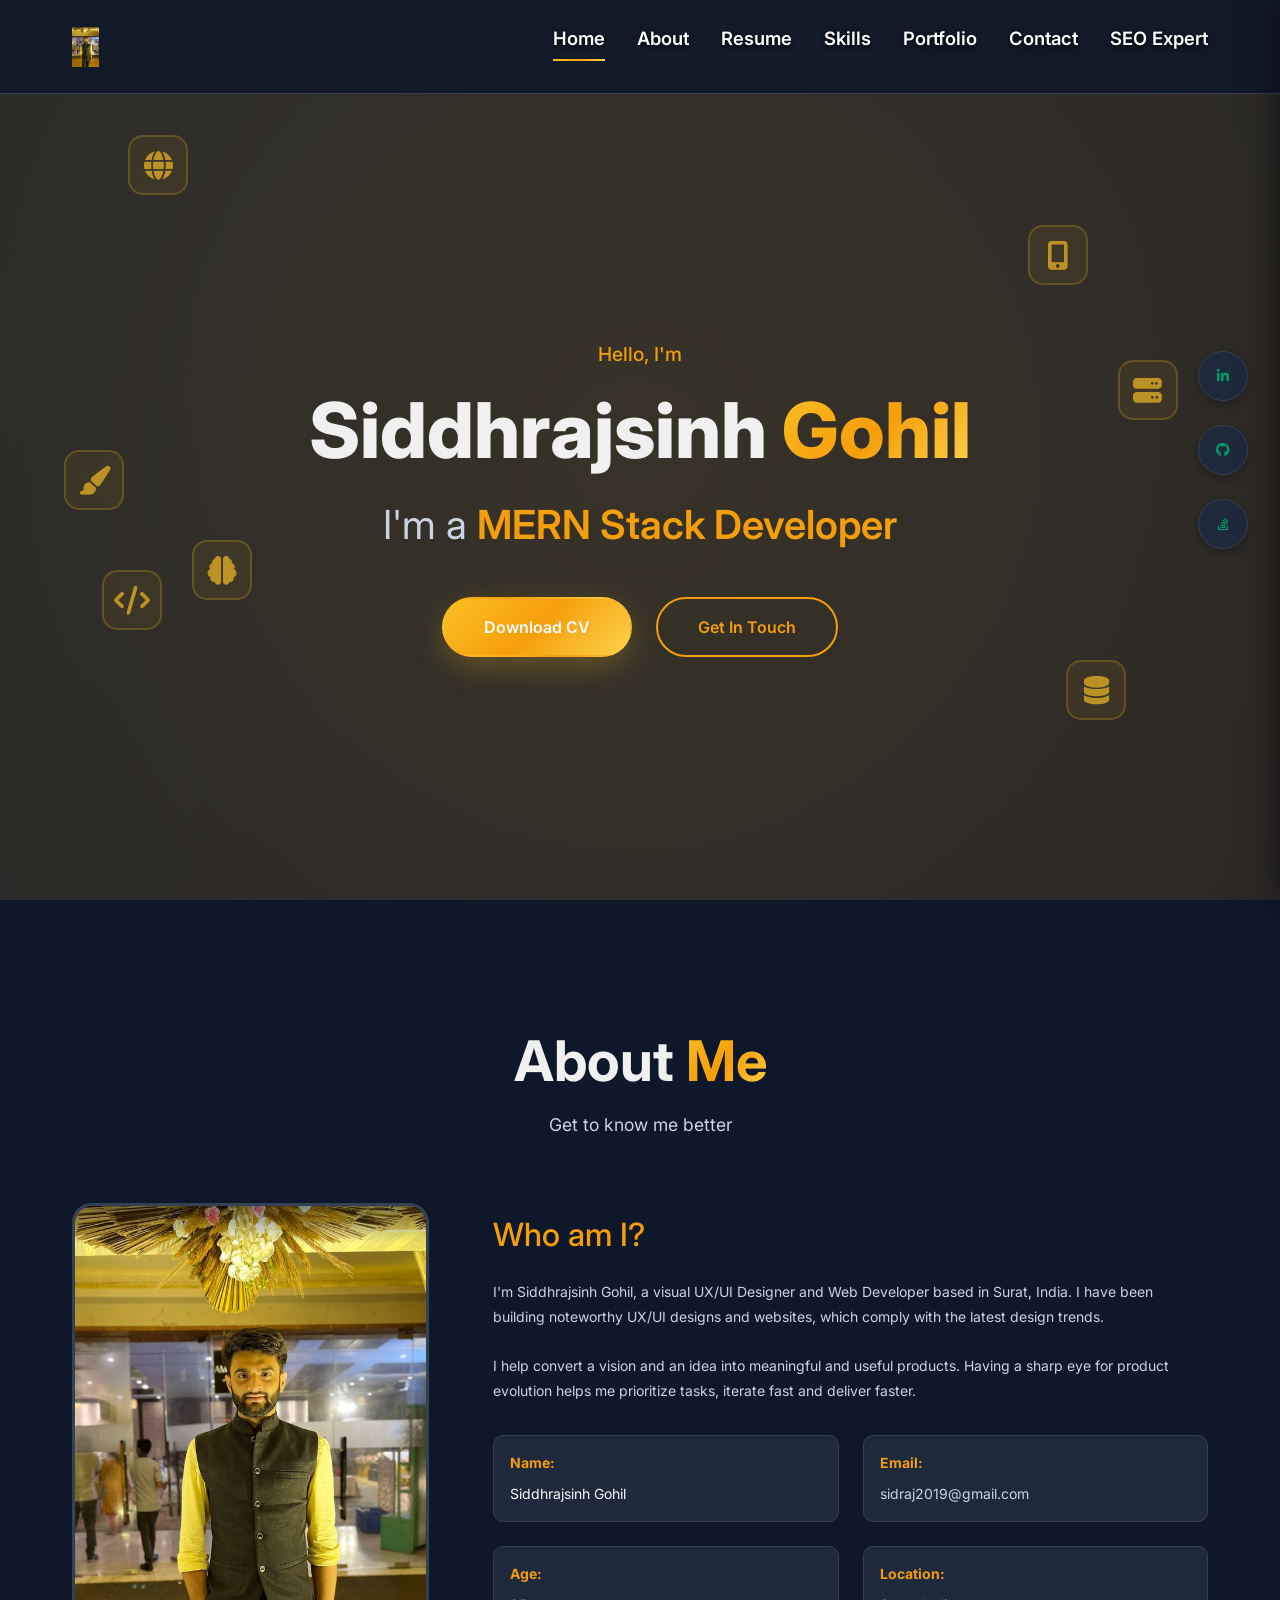
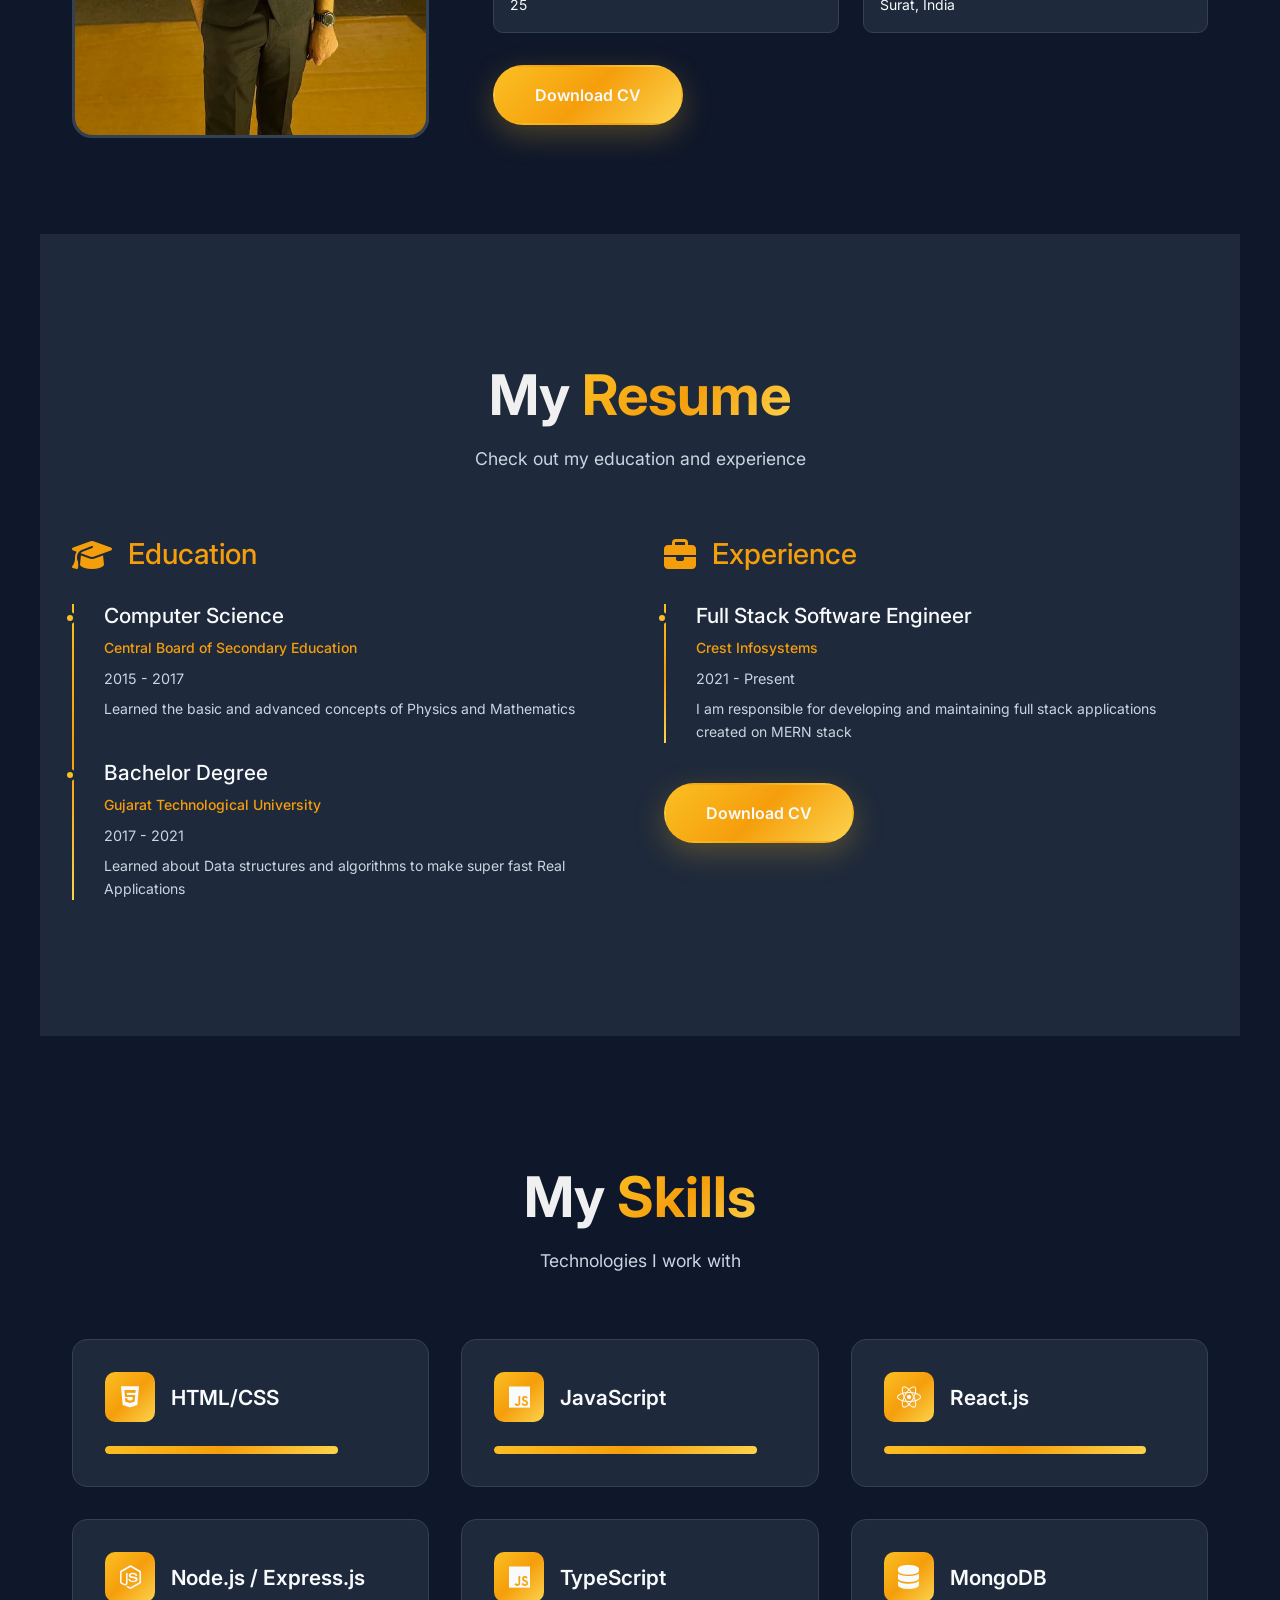
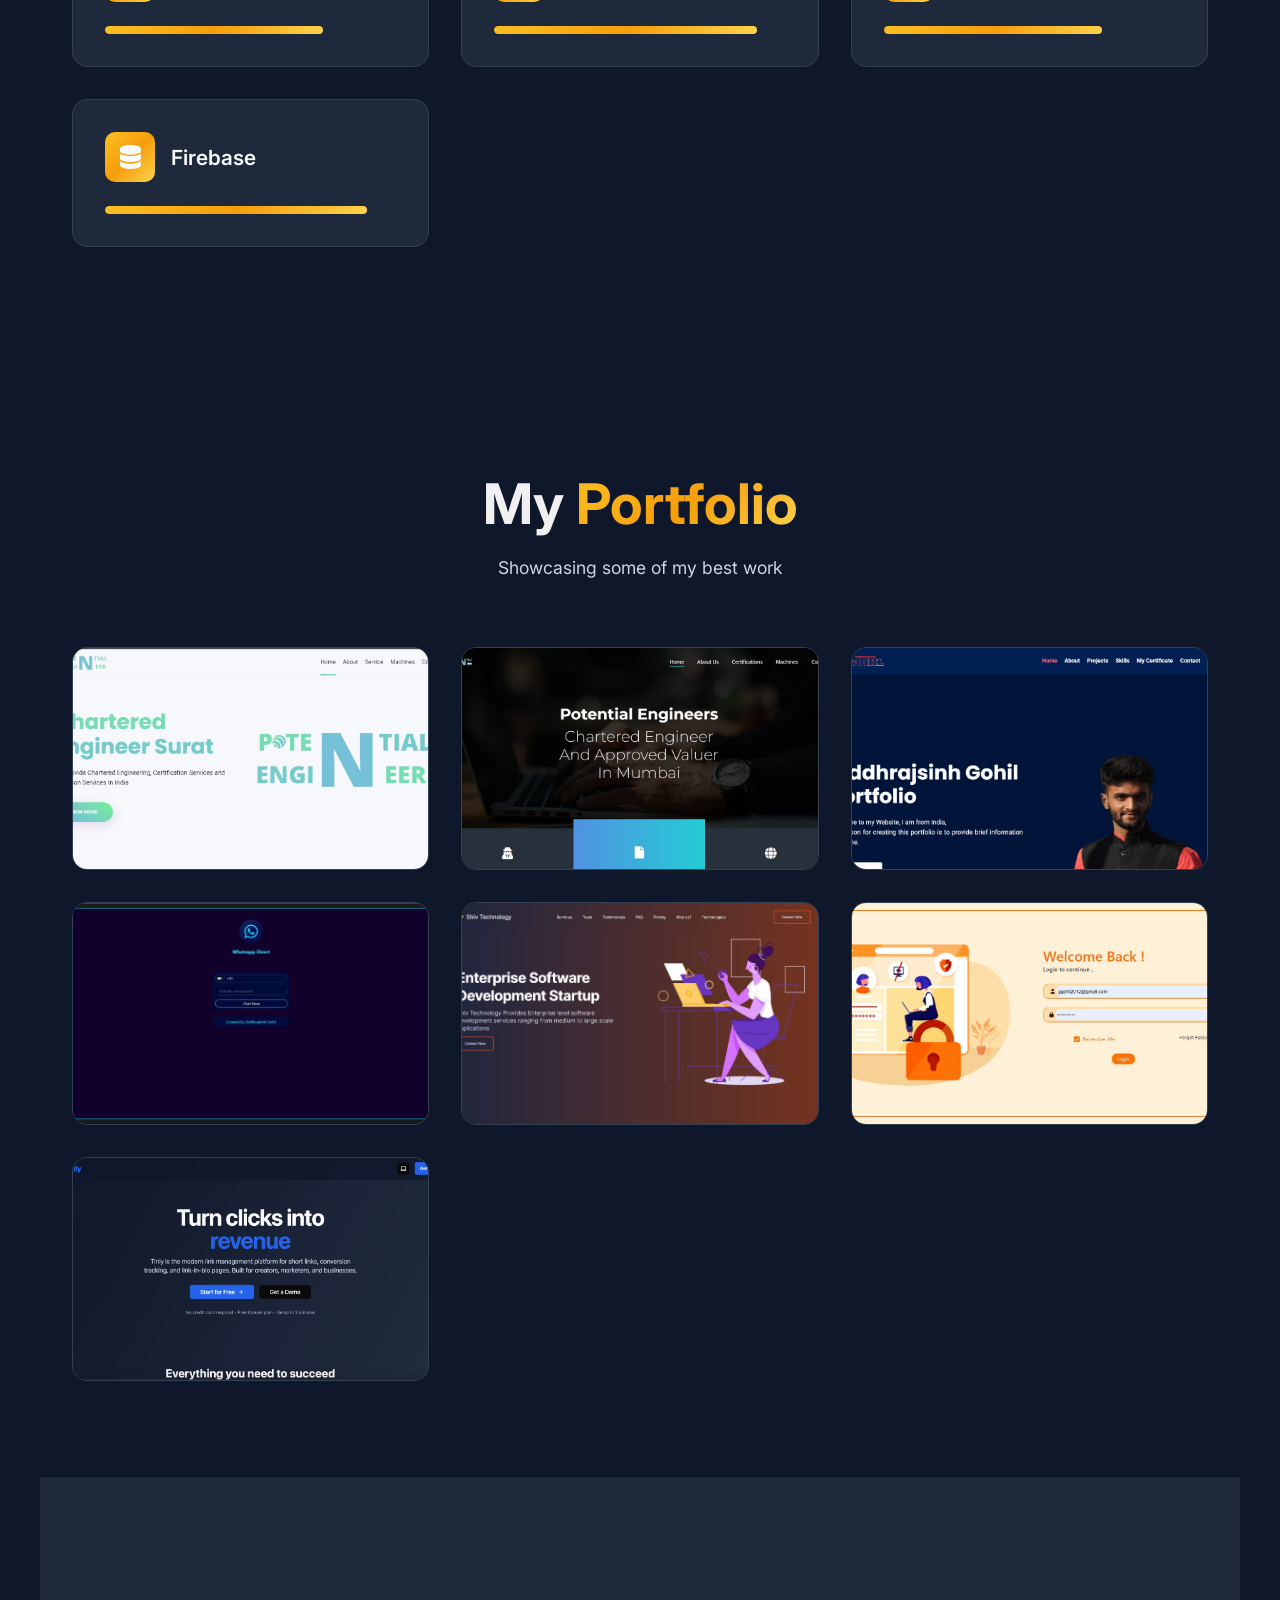
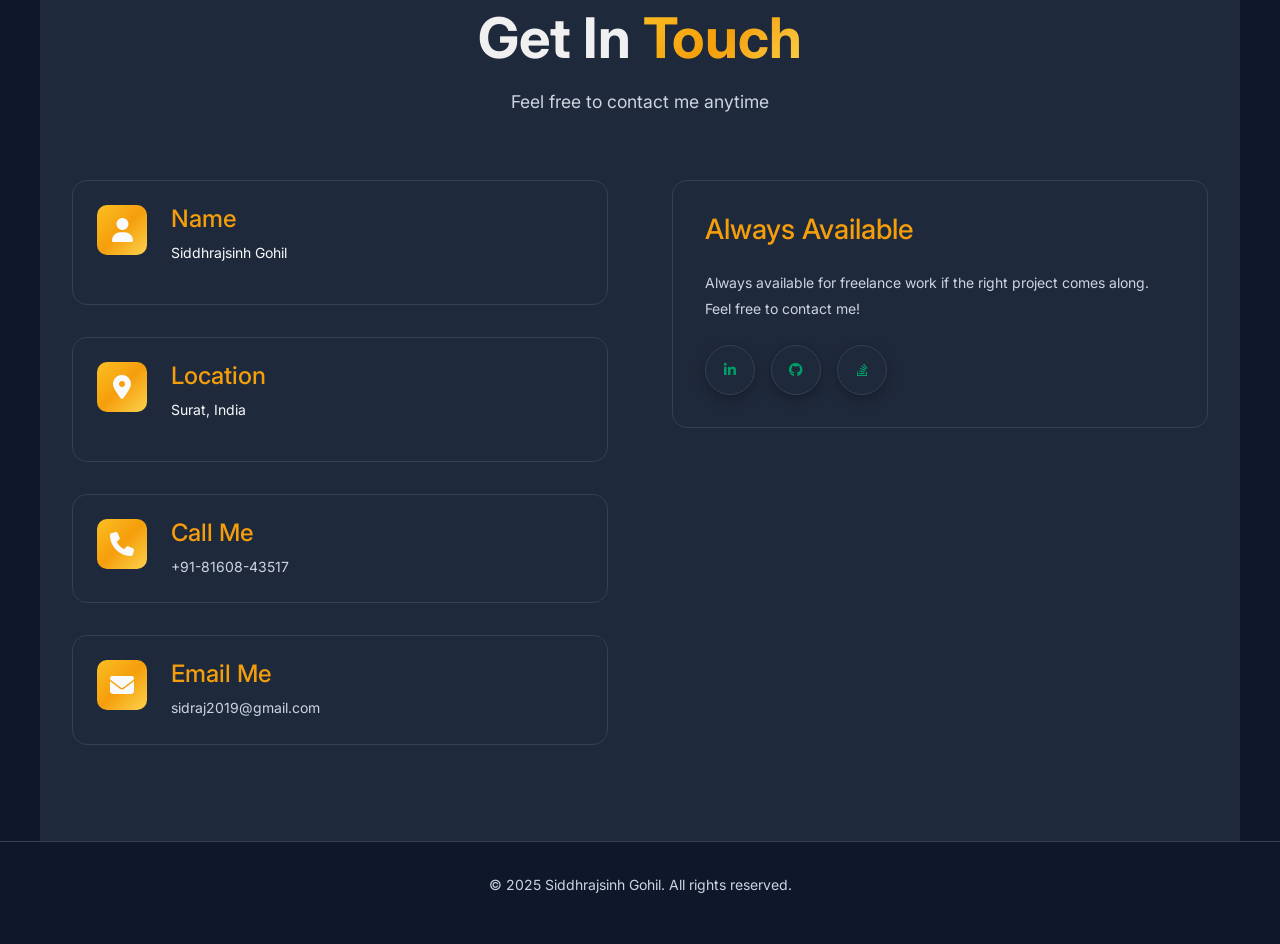
==== commit ca9ca194: "Update home page styles, add animated developer icons, and enhance mobile navigation functionality" ====
--- a/home.html
+++ b/home.html
@@ -49,17 +49,17 @@
   
   <style>
     :root {
-      --primary-color: #6366f1;
-      --secondary-color: #8b5cf6;
-      --accent-color: #a78bfa;
+      --primary-color: #fbbf24;
+      --secondary-color: #f59e0b;
+      --accent-color: #fcd34d;
       --text-primary: #f8fafc;
       --text-secondary: #cbd5e1;
       --bg-primary: #0f172a;
       --bg-secondary: #1e293b;
       --bg-card: #1e293b;
       --border-color: #334155;
-      --gradient: linear-gradient(135deg, #6366f1 0%, #8b5cf6 50%, #a78bfa 100%);
-      --gradient-subtle: linear-gradient(135deg, rgba(99, 102, 241, 0.1) 0%, rgba(139, 92, 246, 0.1) 100%);
+      --gradient: linear-gradient(135deg, #fbbf24 0%, #f59e0b 50%, #fcd34d 100%);
+      --gradient-subtle: linear-gradient(135deg, rgba(251, 191, 36, 0.1) 0%, rgba(245, 158, 11, 0.1) 100%);
     }
     
     * {
@@ -149,6 +149,28 @@
       -webkit-text-fill-color: transparent;
       background-clip: text;
       text-decoration: none;
+      display: inline-flex;
+      align-items: center;
+      justify-content: center;
+    }
+    
+    .logo img {
+      height: 40px;
+      width: auto;
+      object-fit: contain;
+      display: block;
+    }
+    
+    @media (max-width: 768px) {
+      .logo img {
+        height: 35px;
+      }
+    }
+    
+    @media (max-width: 480px) {
+      .logo img {
+        height: 30px;
+      }
     }
     
     .nav-menu {
@@ -196,6 +218,8 @@
       flex-direction: column;
       cursor: pointer;
       gap: 5px;
+      z-index: 1001;
+      position: relative;
     }
     
     .nav-toggle span {
@@ -203,6 +227,18 @@
       height: 3px;
       background: var(--text-primary);
       transition: all 0.3s ease;
+    }
+    
+    .nav-toggle.active span:nth-child(1) {
+      transform: rotate(45deg) translate(8px, 8px);
+    }
+    
+    .nav-toggle.active span:nth-child(2) {
+      opacity: 0;
+    }
+    
+    .nav-toggle.active span:nth-child(3) {
+      transform: rotate(-45deg) translate(7px, -7px);
     }
     
     /* Hero Section */
@@ -234,7 +270,7 @@
       right: -50%;
       width: 200%;
       height: 200%;
-      background: radial-gradient(circle, rgba(99, 102, 241, 0.08) 0%, transparent 70%);
+      background: radial-gradient(circle, rgba(251, 191, 36, 0.08) 0%, transparent 70%);
       animation: rotate 20s linear infinite;
       pointer-events: none;
       /* Ensure it doesn't cause overflow - parent has overflow: hidden */
@@ -260,6 +296,184 @@
         padding: 0 0.5rem;
         width: 100%;
         max-width: 100%;
+      }
+    }
+    
+    /* Animated Developer Icons */
+    .hero-animations {
+      position: absolute;
+      top: 0;
+      left: 0;
+      width: 100%;
+      height: 100%;
+      pointer-events: none;
+      z-index: 0;
+      overflow: hidden;
+    }
+    
+    .dev-icon {
+      position: absolute;
+      width: 60px;
+      height: 60px;
+      background: rgba(251, 191, 36, 0.1);
+      border: 2px solid rgba(251, 191, 36, 0.3);
+      border-radius: 15px;
+      display: flex;
+      align-items: center;
+      justify-content: center;
+      font-size: 1.8rem;
+      color: var(--primary-color);
+      backdrop-filter: blur(10px);
+      animation: float 6s ease-in-out infinite;
+      opacity: 0.7;
+      transition: all 0.3s ease;
+    }
+    
+    .dev-icon:hover {
+      opacity: 1;
+      transform: scale(1.1);
+      background: rgba(251, 191, 36, 0.2);
+      border-color: var(--primary-color);
+    }
+    
+    .dev-icon:nth-child(1) {
+      top: 15%;
+      left: 10%;
+      animation: float 8s ease-in-out infinite, pulse 3s ease-in-out infinite;
+      animation-delay: 0s;
+    }
+    
+    .dev-icon:nth-child(2) {
+      top: 25%;
+      right: 15%;
+      animation: float 7s ease-in-out infinite, pulse 3.5s ease-in-out infinite;
+      animation-delay: 1s;
+    }
+    
+    .dev-icon:nth-child(3) {
+      bottom: 30%;
+      left: 8%;
+      animation: float 9s ease-in-out infinite, pulse 4s ease-in-out infinite;
+      animation-delay: 2s;
+    }
+    
+    .dev-icon:nth-child(4) {
+      bottom: 20%;
+      right: 12%;
+      animation: float 8.5s ease-in-out infinite, pulse 3.2s ease-in-out infinite;
+      animation-delay: 1.5s;
+    }
+    
+    .dev-icon:nth-child(5) {
+      top: 50%;
+      left: 5%;
+      animation: float 7.5s ease-in-out infinite, pulse 3.8s ease-in-out infinite;
+      animation-delay: 0.5s;
+    }
+    
+    .dev-icon:nth-child(6) {
+      top: 40%;
+      right: 8%;
+      animation: float 8s ease-in-out infinite, pulse 3.3s ease-in-out infinite;
+      animation-delay: 2.5s;
+    }
+    
+    .dev-icon:nth-child(7) {
+      top: 60%;
+      left: 15%;
+      animation: float 7.8s ease-in-out infinite, pulse 3.6s ease-in-out infinite;
+      animation-delay: 3s;
+    }
+    
+    @keyframes float {
+      0%, 100% {
+        transform: translateY(0px) translateX(0px) rotate(0deg);
+      }
+      25% {
+        transform: translateY(-25px) translateX(15px) rotate(8deg);
+      }
+      50% {
+        transform: translateY(-15px) translateX(-15px) rotate(-8deg);
+      }
+      75% {
+        transform: translateY(-35px) translateX(8px) rotate(5deg);
+      }
+    }
+    
+    @keyframes pulse {
+      0%, 100% {
+        opacity: 0.6;
+      }
+      50% {
+        opacity: 0.9;
+      }
+    }
+    
+    .dev-icon::before {
+      content: '';
+      position: absolute;
+      width: 100%;
+      height: 100%;
+      border-radius: 15px;
+      background: var(--gradient);
+      opacity: 0;
+      transition: opacity 0.3s ease;
+      z-index: -1;
+    }
+    
+    .dev-icon:hover::before {
+      opacity: 0.1;
+    }
+    
+    @media (max-width: 768px) {
+      .dev-icon {
+        width: 50px;
+        height: 50px;
+        font-size: 1.5rem;
+      }
+      
+      .dev-icon:nth-child(1) {
+        top: 10%;
+        left: 5%;
+      }
+      
+      .dev-icon:nth-child(2) {
+        top: 15%;
+        right: 5%;
+      }
+      
+      .dev-icon:nth-child(3) {
+        bottom: 25%;
+        left: 3%;
+      }
+      
+      .dev-icon:nth-child(4) {
+        bottom: 15%;
+        right: 5%;
+      }
+      
+      .dev-icon:nth-child(5) {
+        top: 45%;
+        left: 2%;
+      }
+      
+      .dev-icon:nth-child(6) {
+        top: 35%;
+        right: 3%;
+      }
+      
+      .dev-icon:nth-child(7) {
+        top: 55%;
+        left: 4%;
+      }
+    }
+    
+    @media (max-width: 480px) {
+      .dev-icon {
+        width: 40px;
+        height: 40px;
+        font-size: 1.2rem;
+        opacity: 0.5;
       }
     }
     
@@ -411,12 +625,12 @@
     .btn-primary {
       background: var(--gradient);
       color: var(--text-primary);
-      box-shadow: 0 10px 30px rgba(99, 102, 241, 0.25);
+      box-shadow: 0 10px 30px rgba(251, 191, 36, 0.25);
     }
     
     .btn-primary:hover {
       transform: translateY(-3px);
-      box-shadow: 0 15px 40px rgba(99, 102, 241, 0.35);
+      box-shadow: 0 15px 40px rgba(251, 191, 36, 0.35);
     }
     
     .btn-outline {
@@ -484,7 +698,7 @@
       color: var(--text-primary);
       transform: translateX(-5px) scale(1.1);
       border-color: transparent;
-      box-shadow: 0 6px 20px rgba(99, 102, 241, 0.4);
+      box-shadow: 0 6px 20px rgba(251, 191, 36, 0.4);
     }
     
     @media (max-width: 768px) {
@@ -671,7 +885,7 @@
     .skill-card:hover {
       transform: translateY(-10px);
       border-color: var(--secondary-color);
-      box-shadow: 0 10px 30px rgba(99, 102, 241, 0.2);
+      box-shadow: 0 10px 30px rgba(251, 191, 36, 0.2);
     }
     
     .skill-header {
@@ -768,7 +982,7 @@
       left: 0;
       width: 100%;
       height: 100%;
-      background: linear-gradient(135deg, rgba(99, 102, 241, 0.95) 0%, rgba(139, 92, 246, 0.95) 100%);
+      background: linear-gradient(135deg, rgba(251, 191, 36, 0.95) 0%, rgba(245, 158, 11, 0.95) 100%);
       display: flex;
       flex-direction: column;
       align-items: center;
@@ -964,7 +1178,7 @@
     
     .portfolio-drawer-btn-primary:hover {
       transform: translateY(-2px);
-      box-shadow: 0 5px 15px rgba(99, 102, 241, 0.4);
+      box-shadow: 0 5px 15px rgba(251, 191, 36, 0.4);
     }
     
     /* Mobile Drawer (Bottom) */
@@ -1131,24 +1345,176 @@
     /* Responsive */
     @media (max-width: 768px) {
       .nav-menu {
+        position: fixed !important;
+        top: 0 !important;
+        left: -100% !important;
+        right: auto !important;
+        flex-direction: column !important;
+        background: rgba(15, 23, 42, 0.98) !important;
+        backdrop-filter: none !important;
+        width: 85% !important;
+        max-width: 320px !important;
+        height: 100vh !important;
+        max-height: 100vh !important;
+        padding: 100px 1rem 2rem 1rem !important;
+        transition: left 0.4s cubic-bezier(0.4, 0, 0.2, 1) !important;
+        border-right: 2px solid var(--border-color) !important;
+        z-index: 9999 !important;
+        overflow-y: auto !important;
+        overflow-x: visible !important;
+        box-shadow: 4px 0 30px rgba(0, 0, 0, 0.5) !important;
+        display: flex !important;
+        visibility: visible !important;
+        opacity: 1 !important;
+        margin: 0 !important;
+        gap: 0 !important;
+        align-items: stretch !important;
+        justify-content: flex-start !important;
+        color: #ffffff !important;
+        text-indent: 0 !important;
+        font-size: 1rem !important;
+        isolation: isolate !important;
+        transform: translateZ(0) !important;
+        will-change: transform !important;
+      }
+      
+      .nav-menu.active {
+        left: 0 !important;
+        visibility: visible !important;
+        opacity: 1 !important;
+        display: flex !important;
+      }
+      
+      .nav-menu li {
+        width: 100% !important;
+        margin: 0.5rem 0 !important;
+        padding: 0 1.5rem !important;
+        list-style: none !important;
+        display: block !important;
+        visibility: visible !important;
+        opacity: 1 !important;
+        position: relative !important;
+        min-height: 50px !important;
+      }
+      
+      .nav-menu .nav-link {
+        display: block !important;
+        padding: 1.25rem 1.5rem !important;
+        width: 100% !important;
+        min-width: 100% !important;
+        text-align: left !important;
+        font-size: 1.15rem !important;
+        font-weight: 600 !important;
+        border-bottom: 1px solid rgba(51, 65, 85, 0.5) !important;
+        border-radius: 8px !important;
+        margin: 0 !important;
+        transition: all 0.3s ease !important;
+        color: #ffffff !important;
+        visibility: visible !important;
+        opacity: 1 !important;
+        text-decoration: none !important;
+        position: relative !important;
+        z-index: 10000 !important;
+        background: rgba(30, 41, 59, 0.9) !important;
+        background-clip: padding-box !important;
+        -webkit-background-clip: padding-box !important;
+        line-height: 1.6 !important;
+        white-space: normal !important;
+        overflow: visible !important;
+        text-overflow: clip !important;
+        text-shadow: 0 2px 4px rgba(0, 0, 0, 0.8) !important;
+        -webkit-text-fill-color: #ffffff !important;
+        -webkit-font-smoothing: antialiased !important;
+        -moz-osx-font-smoothing: grayscale !important;
+        transform: translateZ(0) !important;
+        will-change: auto !important;
+        mix-blend-mode: normal !important;
+        clip: auto !important;
+        clip-path: none !important;
+        min-height: 50px !important;
+      }
+      
+      .nav-menu .nav-link::before,
+      .nav-menu .nav-link::after {
+        display: none !important;
+        content: none !important;
+        width: 0 !important;
+        height: 0 !important;
+        opacity: 0 !important;
+        visibility: hidden !important;
+      }
+      
+      .nav-menu .nav-link * {
+        color: #ffffff !important;
+        visibility: visible !important;
+        opacity: 1 !important;
+        -webkit-text-fill-color: #ffffff !important;
+        background-clip: padding-box !important;
+        -webkit-background-clip: padding-box !important;
+      }
+      
+      .nav-menu .nav-link span {
+        color: #ffffff !important;
+        display: inline-block !important;
+        visibility: visible !important;
+        opacity: 1 !important;
+        font-size: 1.15rem !important;
+        font-weight: 600 !important;
+        text-shadow: 0 2px 4px rgba(0, 0, 0, 0.8) !important;
+        -webkit-text-fill-color: #ffffff !important;
+        background-clip: padding-box !important;
+        -webkit-background-clip: padding-box !important;
+        position: relative !important;
+        z-index: 10001 !important;
+        line-height: 1.6 !important;
+        width: 100% !important;
+        min-height: 1.5em !important;
+      }
+      
+      
+      .nav-menu .nav-link:first-child {
+        margin-top: 0 !important;
+      }
+      
+      .nav-menu .nav-link:hover,
+      .nav-menu .nav-link.active {
+        background: var(--gradient-subtle) !important;
+        color: #fbbf24 !important;
+        border-bottom-color: #fbbf24 !important;
+        transform: translateX(5px) !important;
+        padding-left: 1.5rem !important;
+      }
+      
+      .nav-menu .nav-link::after {
+        display: none !important;
+      }
+      
+      /* Backdrop overlay for mobile menu */
+      .nav-menu-backdrop {
         position: fixed;
-        top: 70px;
-        left: -100%;
-        flex-direction: column;
-        background: rgba(15, 23, 42, 0.98);
-        backdrop-filter: blur(12px);
-        width: 100%;
-        padding: 2rem;
-        transition: left 0.3s ease;
-        border-top: 1px solid var(--border-color);
-      }
-      
-      .nav-menu.active {
+        top: 0;
         left: 0;
+        width: 100vw;
+        height: 100vh;
+        background: rgba(0, 0, 0, 0.6);
+        backdrop-filter: blur(3px);
+        z-index: 9998;
+        opacity: 0;
+        visibility: hidden;
+        transition: opacity 0.4s ease, visibility 0.4s ease;
+        pointer-events: none;
+      }
+      
+      .nav-menu-backdrop.active {
+        opacity: 1;
+        visibility: visible;
+        pointer-events: auto;
       }
       
       .nav-toggle {
         display: flex;
+        position: relative;
+        z-index: 10000;
       }
       
       .about-content,
@@ -1250,16 +1616,41 @@
     <div class="nav-container">
       <a href="#home" class="logo" id="navLogo">SG</a>
       <ul class="nav-menu" id="navMenu"></ul>
-      <div class="nav-toggle" id="navToggle">
+      <!-- <div class="nav-toggle" id="navToggle">
         <span></span>
         <span></span>
         <span></span>
+      </div> -->
+    </div>
+  </nav>
+
+  <!-- Hero Section -->
+  <section class="hero" id="home">
+    <!-- Animated Developer Icons -->
+    <div class="hero-animations">
+      <div class="dev-icon" title="Web Development">
+        <i class="fas fa-globe"></i>
+      </div>
+      <div class="dev-icon" title="Mobile Development">
+        <i class="fas fa-mobile-alt"></i>
+      </div>
+      <div class="dev-icon" title="Code & Programming">
+        <i class="fas fa-code"></i>
+      </div>
+      <div class="dev-icon" title="Database">
+        <i class="fas fa-database"></i>
+      </div>
+      <div class="dev-icon" title="UI/UX Design">
+        <i class="fas fa-paint-brush"></i>
+      </div>
+      <div class="dev-icon" title="Server & Backend">
+        <i class="fas fa-server"></i>
+      </div>
+      <div class="dev-icon" title="AI & Machine Learning">
+        <i class="fas fa-brain"></i>
       </div>
     </div>
-  </nav>
-
-  <!-- Hero Section -->
-  <section class="hero" id="home">
+    
     <div class="hero-content">
       <p class="hero-greeting" id="heroGreeting"></p>
       <h1 class="hero-name" id="heroName"></h1>
@@ -1523,7 +1914,7 @@
     ]
   },
   "navigation": {
-    "logo": "SG",
+    "logo": "img/info-img.jpg",
     "links": [
       {
         "text": "Home",
@@ -1590,18 +1981,61 @@
       const navMenu = document.getElementById('navMenu');
       const data = portfolioData.navigation;
       
-      navLogo.textContent = data.logo;
+      // Clear logo content
+      navLogo.innerHTML = '';
+      
+      // Check if logo is an image path or text
+      if (data.logo && (data.logo.endsWith('.jpg') || data.logo.endsWith('.jpeg') || data.logo.endsWith('.png') || data.logo.endsWith('.svg') || data.logo.endsWith('.gif') || data.logo.endsWith('.webp'))) {
+        // Render as image
+        const img = document.createElement('img');
+        img.src = data.logo;
+        img.alt = 'Logo';
+        img.className = 'logo-img';
+        navLogo.appendChild(img);
+      } else {
+        // Render as text
+        navLogo.textContent = data.logo || 'SG';
+      }
+      
       navMenu.innerHTML = '';
       
       data.links.forEach((link, index) => {
         const li = document.createElement('li');
         const a = document.createElement('a');
         a.href = link.href;
-        a.textContent = link.text;
         a.className = 'nav-link' + (index === 0 ? ' active' : '');
+        a.setAttribute('aria-label', link.text || 'Navigation link');
         if (link.external) {
           a.target = '_blank';
         }
+        
+        // Create span for text (this approach worked with debugging)
+        const span = document.createElement('span');
+        span.textContent = link.text || '';
+        span.style.setProperty('color', '#ffffff', 'important');
+        span.style.setProperty('display', 'block', 'important');
+        span.style.setProperty('visibility', 'visible', 'important');
+        span.style.setProperty('opacity', '1', 'important');
+        span.style.setProperty('font-size', '1.15rem', 'important');
+        span.style.setProperty('font-weight', '600', 'important');
+        span.style.setProperty('text-shadow', '0 2px 4px rgba(0, 0, 0, 0.8)', 'important');
+        span.style.setProperty('-webkit-text-fill-color', '#ffffff', 'important');
+        span.style.setProperty('background-clip', 'padding-box', 'important');
+        span.style.setProperty('-webkit-background-clip', 'padding-box', 'important');
+        span.style.setProperty('position', 'relative', 'important');
+        span.style.setProperty('z-index', '10001', 'important');
+        span.style.setProperty('width', '100%', 'important');
+        span.style.setProperty('line-height', '1.6', 'important');
+        
+        a.appendChild(span);
+        
+        // Ensure link container is visible
+        a.style.setProperty('color', '#ffffff', 'important');
+        a.style.setProperty('display', 'block', 'important');
+        a.style.setProperty('visibility', 'visible', 'important');
+        a.style.setProperty('opacity', '1', 'important');
+        a.style.setProperty('-webkit-text-fill-color', '#ffffff', 'important');
+        
         li.appendChild(a);
         navMenu.appendChild(li);
       });
@@ -1818,6 +2252,107 @@
       `;
     }
 
+    // Initialize mobile menu toggle
+    let clickOutsideHandler = null;
+    let menuInitialized = false;
+    
+    function initializeMobileMenu() {
+      const navToggle = document.getElementById('navToggle');
+      const navMenu = document.getElementById('navMenu');
+      
+      if (!navToggle || !navMenu) {
+        console.error('Navigation elements not found');
+        return;
+      }
+      
+      // Prevent duplicate initialization
+      if (menuInitialized) {
+        return;
+      }
+      menuInitialized = true;
+      
+      // Create backdrop element if it doesn't exist
+      let backdrop = document.querySelector('.nav-menu-backdrop');
+      if (!backdrop) {
+        backdrop = document.createElement('div');
+        backdrop.className = 'nav-menu-backdrop';
+        document.body.appendChild(backdrop);
+      }
+      
+      // Remove previous click outside handler if it exists
+      if (clickOutsideHandler) {
+        document.removeEventListener('click', clickOutsideHandler);
+      }
+      
+      // Function to open menu
+      function openMenu() {
+        navMenu.classList.add('active');
+        navToggle.classList.add('active');
+        backdrop.classList.add('active');
+        document.body.style.overflow = 'hidden';
+        navMenu.style.left = '0';
+        navMenu.style.visibility = 'visible';
+        navMenu.style.opacity = '1';
+        navMenu.style.display = 'flex';
+      }
+      
+      // Function to close menu
+      function closeMenu() {
+        navMenu.classList.remove('active');
+        navToggle.classList.remove('active');
+        backdrop.classList.remove('active');
+        document.body.style.overflow = '';
+        navMenu.style.left = '-100%';
+      }
+      
+      // Attach click event to toggle button
+      navToggle.addEventListener('click', function(e) {
+        e.stopPropagation();
+        e.preventDefault();
+        
+        const isActive = navMenu.classList.contains('active');
+        if (isActive) {
+          closeMenu();
+        } else {
+          openMenu();
+        }
+      });
+      
+      // Close menu when clicking on backdrop
+      backdrop.addEventListener('click', function(e) {
+        e.stopPropagation();
+        closeMenu();
+      });
+      
+      // Close menu when clicking on a link (use event delegation)
+      const menuClickHandler = (e) => {
+        const link = e.target.closest('.nav-link');
+        if (link) {
+          closeMenu();
+        }
+      };
+      
+      navMenu.addEventListener('click', menuClickHandler);
+      
+      // Close menu when clicking outside (but not on backdrop, as that's handled separately)
+      clickOutsideHandler = (e) => {
+        if (navMenu.classList.contains('active') && 
+            !navMenu.contains(e.target) && 
+            !navToggle.contains(e.target) &&
+            !backdrop.contains(e.target)) {
+          closeMenu();
+        }
+      };
+      document.addEventListener('click', clickOutsideHandler);
+      
+      // Close menu on Escape key
+      document.addEventListener('keydown', (e) => {
+        if (e.key === 'Escape' && navMenu.classList.contains('active')) {
+          closeMenu();
+        }
+      });
+    }
+
     // Render all content
     function renderAllContent() {
       renderNavigation();
@@ -1830,6 +2365,9 @@
       
       // Initialize typing effect
       initializeTypingEffect();
+      
+      // Initialize mobile menu after navigation is rendered
+      initializeMobileMenu();
       
       // Re-initialize portfolio drawer after rendering
       initializePortfolioDrawer();
@@ -1974,22 +2512,8 @@
       }
     });
 
-    // Mobile menu toggle
-    const navToggle = document.getElementById('navToggle');
-    const navMenu = document.getElementById('navMenu');
-    
-    navToggle.addEventListener('click', () => {
-      navMenu.classList.toggle('active');
-      navToggle.classList.toggle('active');
-    });
-
-    // Close menu when clicking on a link
-    document.querySelectorAll('.nav-link').forEach(link => {
-      link.addEventListener('click', () => {
-        navMenu.classList.remove('active');
-        navToggle.classList.remove('active');
-      });
-    });
+    // Mobile menu toggle is now initialized in initializeMobileMenu() function
+    // which is called after navigation is rendered
 
     // Smooth scrolling - use event delegation
     document.addEventListener('click', function(e) {
--- a/css/custom.css
+++ b/css/custom.css
@@ -21,21 +21,21 @@
 }
 
 ::-webkit-scrollbar-thumb {
-  background: linear-gradient(135deg, #6366f1 0%, #8b5cf6 100%);
+  background: linear-gradient(135deg, #fbbf24 0%, #f59e0b 100%);
   border-radius: 5px;
 }
 
 ::-webkit-scrollbar-thumb:hover {
-  background: linear-gradient(135deg, #8b5cf6 0%, #6366f1 100%);
+  background: linear-gradient(135deg, #f59e0b 0%, #fbbf24 100%);
 }
 
 /* Selection color */
 ::selection {
-  background: rgba(99, 102, 241, 0.3);
+  background: rgba(251, 191, 36, 0.3);
   color: #f8fafc;
 }
 
 ::-moz-selection {
-  background: rgba(99, 102, 241, 0.3);
+  background: rgba(251, 191, 36, 0.3);
   color: #f8fafc;
 }
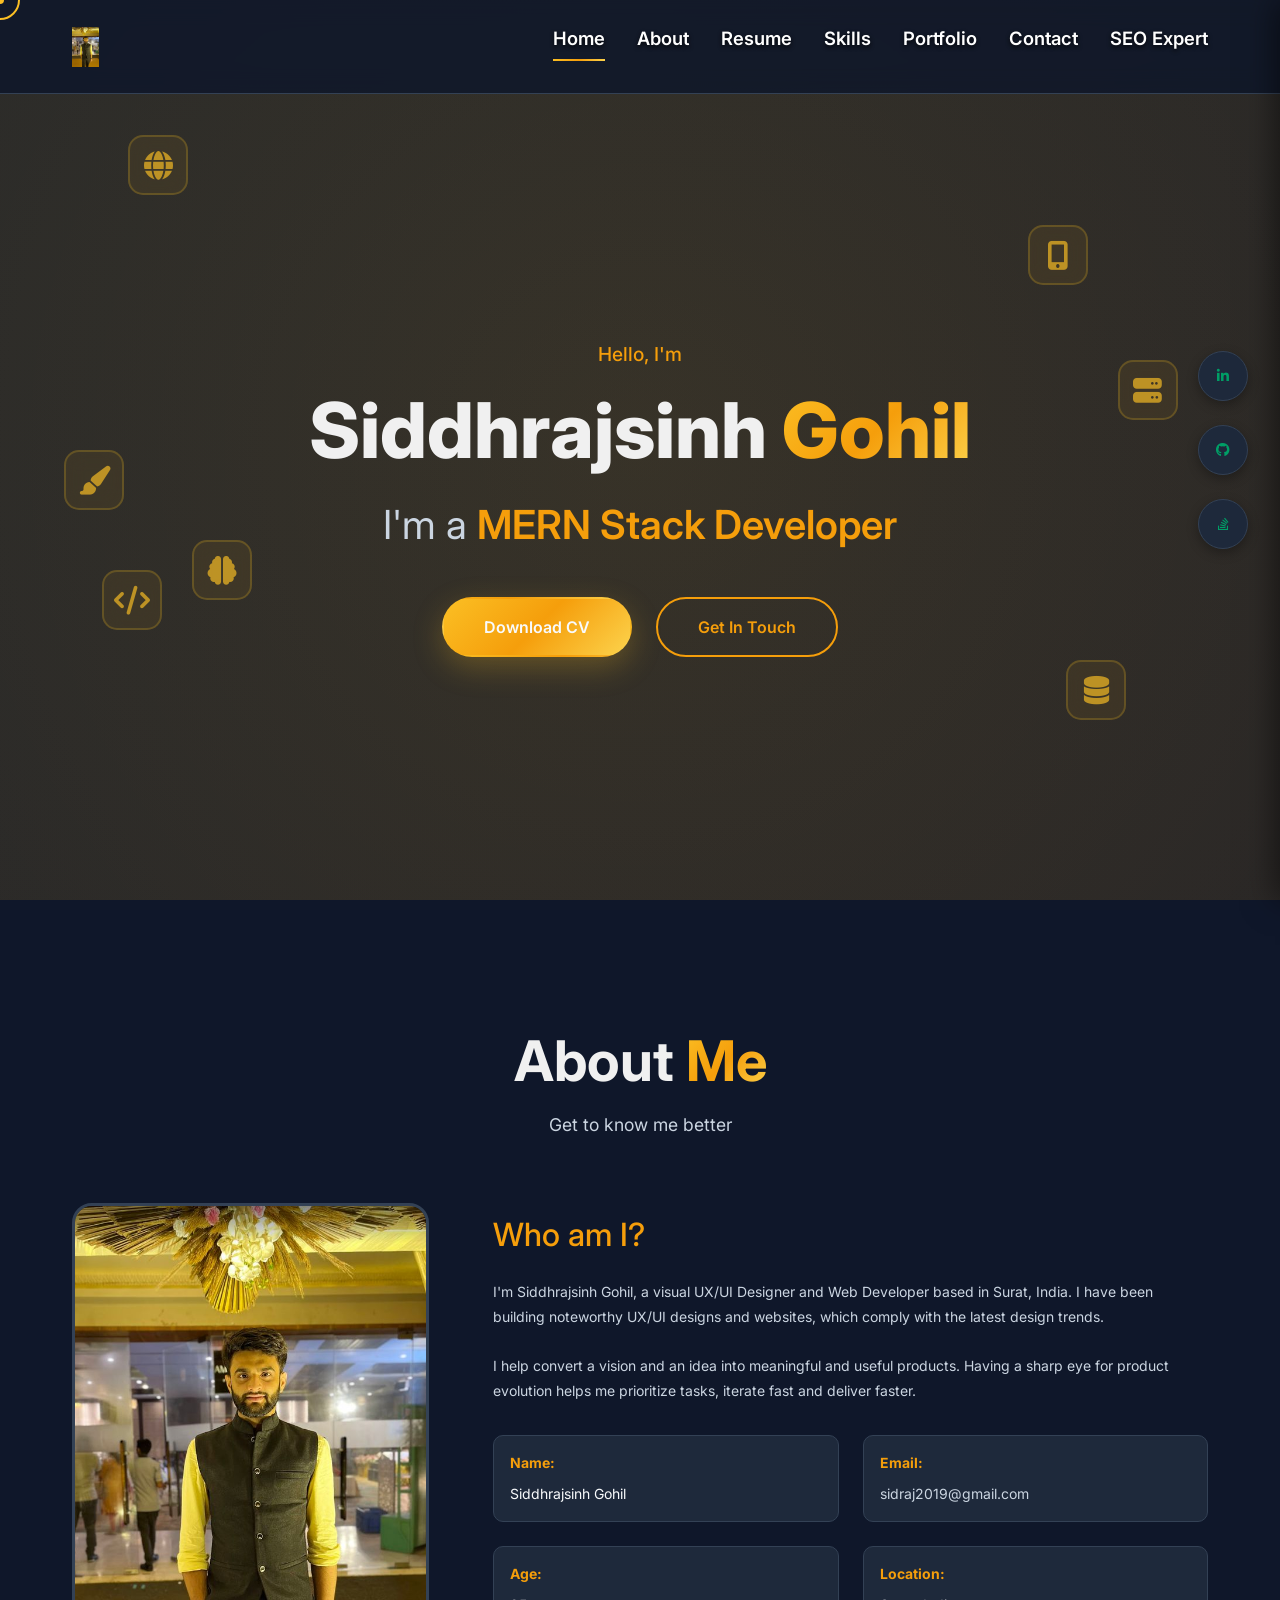
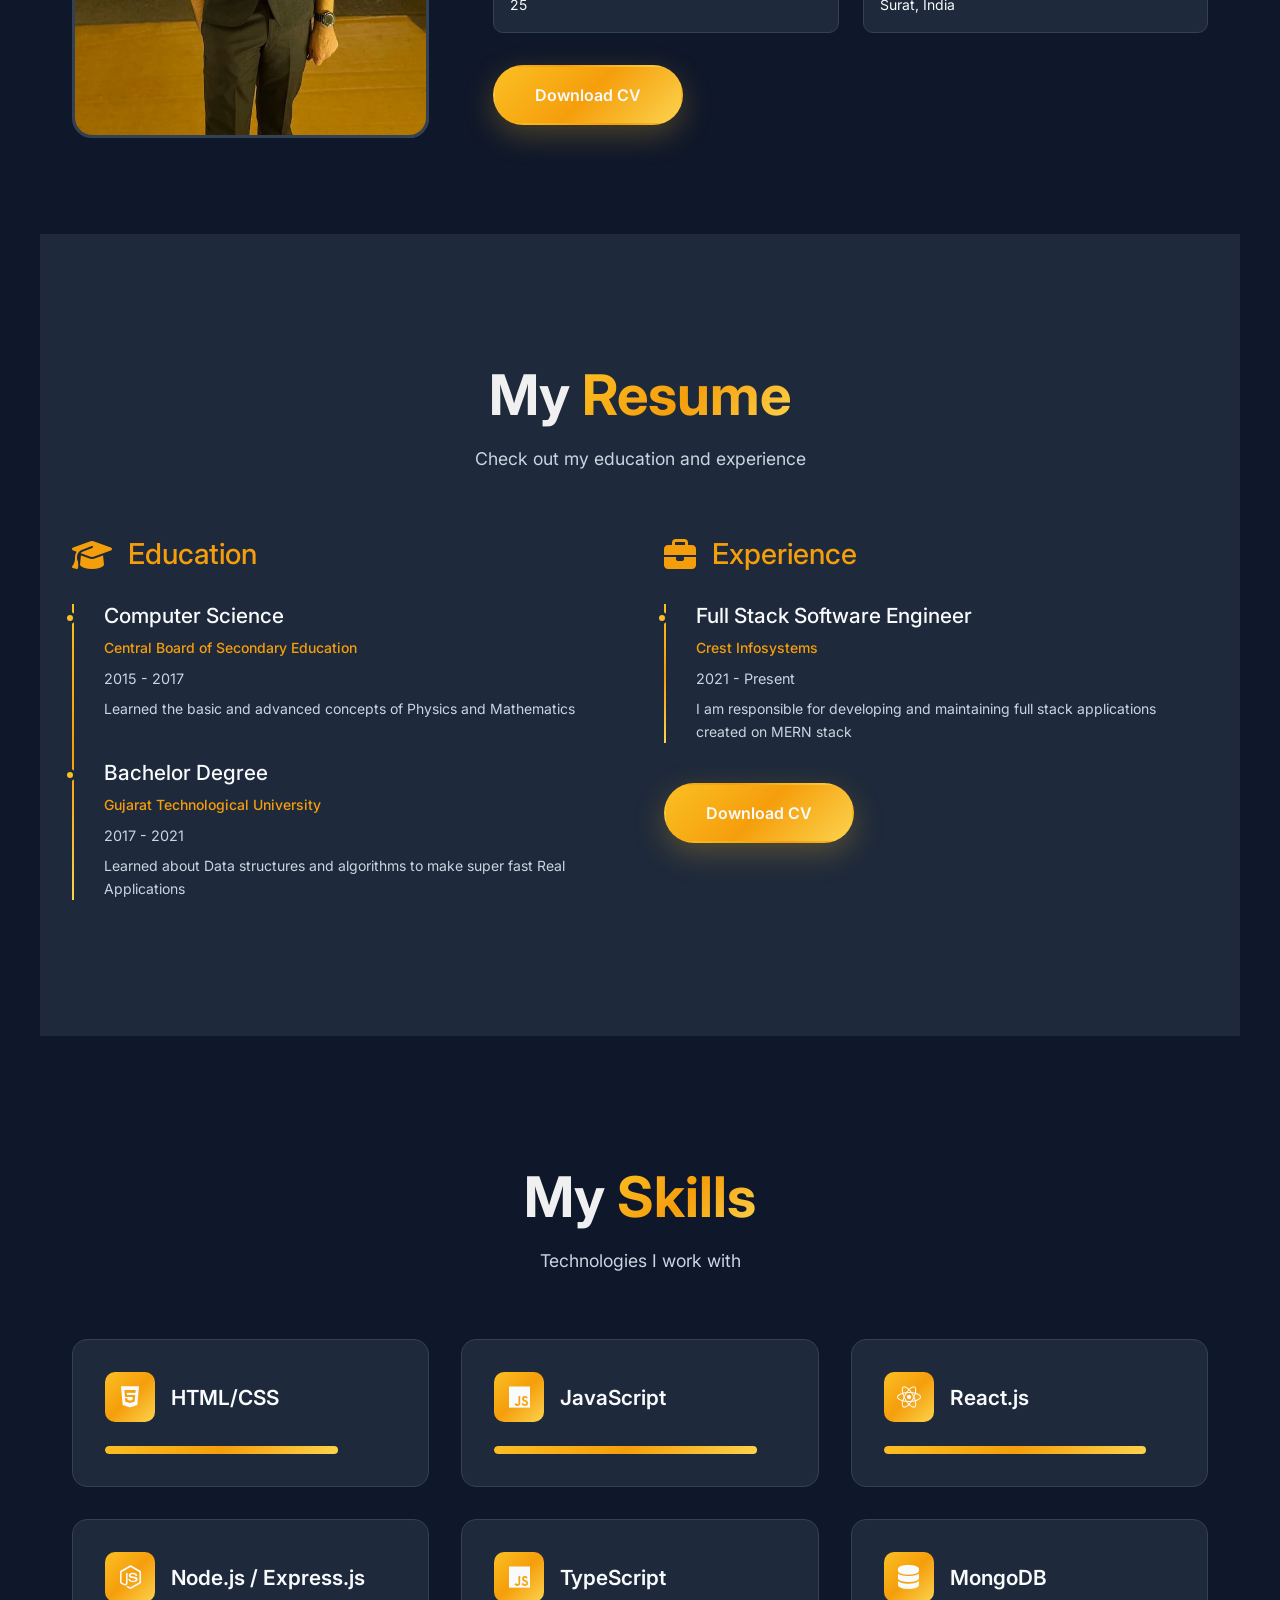
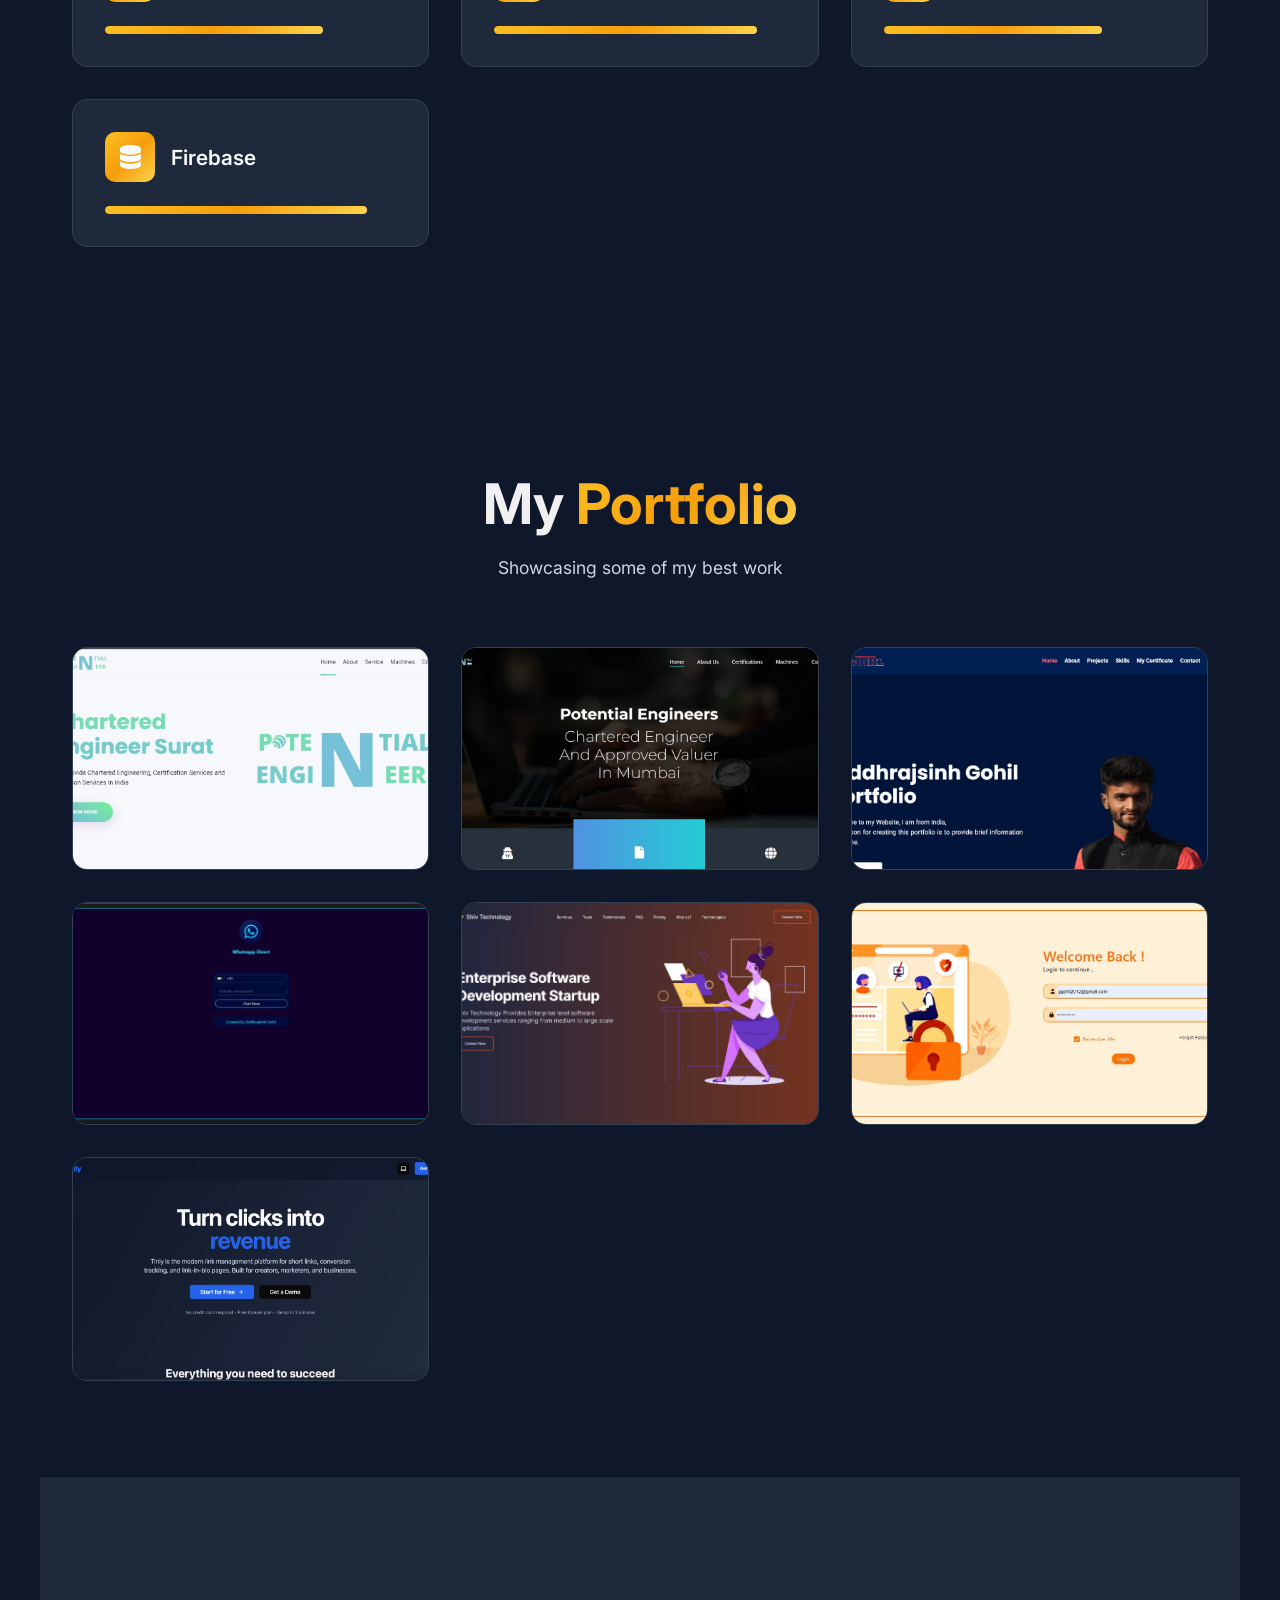
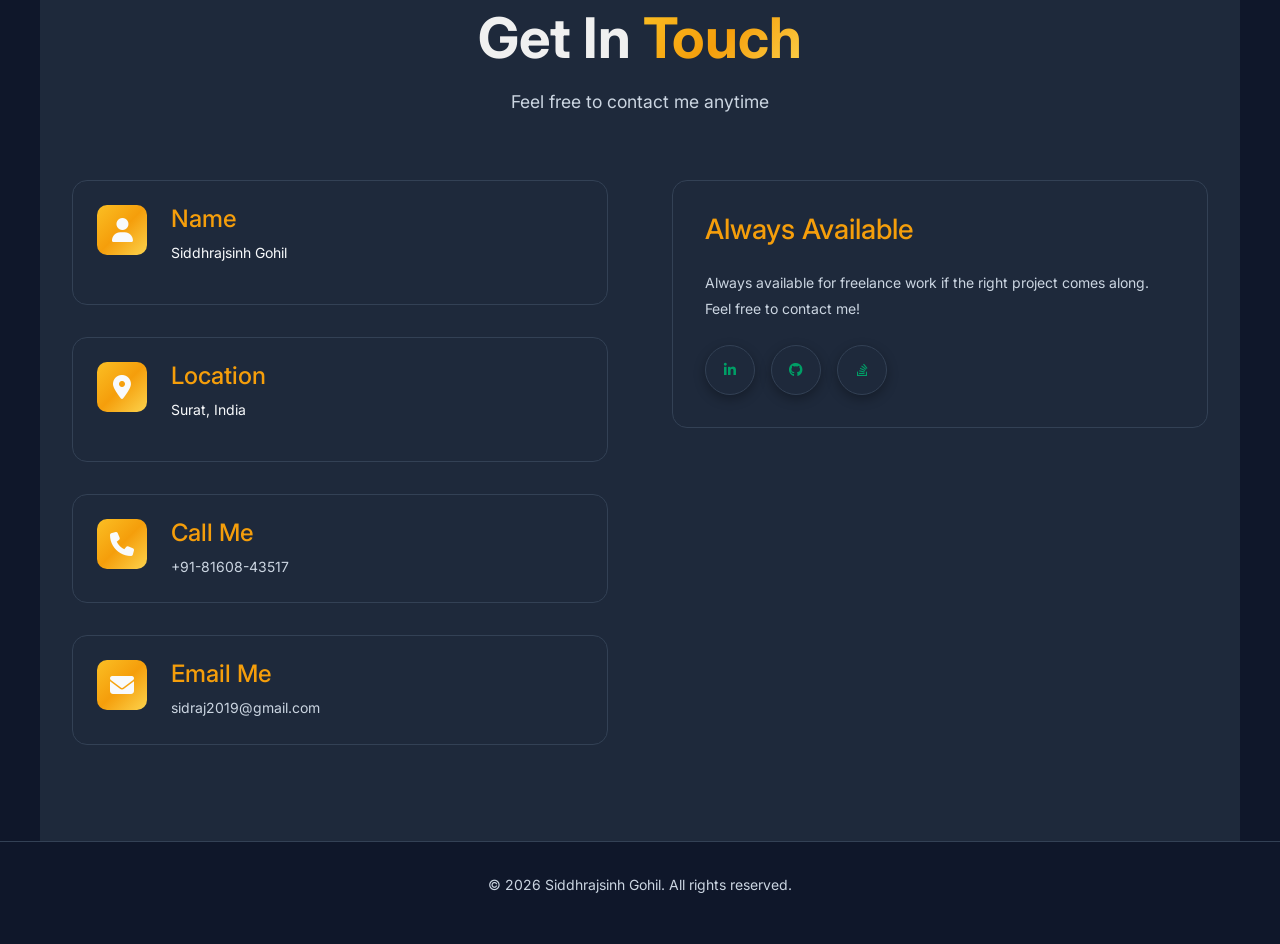
==== commit 56879cb6: "feat: Add custom scrollbar, selection styles, smooth transitions, and fluid cursor functionality." ====
--- a/home.html
+++ b/home.html
@@ -1,2082 +1,2248 @@
 <!DOCTYPE html>
 <html lang="en">
-<head>
-  <meta charset="UTF-8">
-  <meta name="viewport" content="width=device-width, initial-scale=1.0">
-  <meta http-equiv="X-UA-Compatible" content="IE=edge">
-  
-  <!-- SEO Meta Tags -->
-  <title>Siddhrajsinh Gohil - Full Stack Developer from Surat</title>
-  <meta name="title" content="Siddhrajsinh Gohil Portfolio | Full Stack Developer">
-  <meta name="description" content="I am Siddhrajsinh Gohil From surat, Full Stack Developer with Expertise in React.js, Node.js, Next.js, Express.js, MongoDB, with experience in Typescript Development and React native">
-  <meta name="keywords" content="Web developer in surat,Siddhrajsinh Gohil,React developer, Siddhraj gohil Web Development portfolio,siddhraj gohil surat,siddhrajsinh gohil,siddhrajsinh gohil surat, web developer in surat,react developer in surat,node developer in surat,mern stack developer in surat,typescript developer in surat,mongodb expert in surat, react expert near me, node expert near me, express.js expert near me,i need react developer, i need node developer, i need mongodb expert, i need react-native developer, react native expert in surat, react native developer in surat">
-  <meta name="robots" content="index, follow">
-  <meta name="language" content="English">
-  <meta name="author" content="Siddhrajsinh Ranjitsinh Gohil">
-  
-  <!-- Open Graph / Facebook -->
-  <meta property="og:type" content="website">
-  <meta property="og:url" content="https://sidddev7.github.io/web-developer/home.html">
-  <meta property="og:title" content="Siddhrajsinh Gohil Portfolio | Full Stack Developer from surat">
-  <meta property="og:description" content="I am Siddhrajsinh Gohil From surat, Full Stack Developer with Expertise in React.js, Node.js, Next.js, Express.js, MongoDB, with experience in Typescript Development and React native">
-  <meta property="og:image" content="https://sidddev7.github.io/web-developer/img/info-img.jpg">
-  
-  <!-- Twitter -->
-  <meta property="twitter:card" content="summary_large_image">
-  <meta property="twitter:url" content="https://sidddev7.github.io/web-developer/home.html">
-  <meta property="twitter:title" content="Siddhrajsinh Gohil Portfolio | Full Stack Developer from surat">
-  <meta property="twitter:description" content="I am Siddhrajsinh Gohil From surat, Full Stack Developer with Expertise in React.js, Node.js, Express.js, MongoDB, with experience in Typescript Development and React native">
-  <meta property="twitter:image" content="https://sidddev7.github.io/web-developer/img/info-img.jpg">
-  
-  <meta name="google-site-verification" content="PM_p9XdFdRJsBPWEoN58dTrc4ZU3gVCuYIoqZpLAc5A">
-  
-  <!-- Favicons -->
-  <link rel="apple-touch-icon" sizes="180x180" href="img/favicons/apple-touch-icon.png">
-  <link rel="icon" type="image/png" sizes="32x32" href="img/favicons/favicon-32x32.png">
-  <link rel="icon" type="image/png" sizes="16x16" href="img/favicons/favicon-16x16.png">
-  
-  <!-- Fonts -->
-  <link rel="preconnect" href="https://fonts.googleapis.com">
-  <link rel="preconnect" href="https://fonts.gstatic.com" crossorigin>
-  <link href="https://fonts.googleapis.com/css2?family=Inter:wght@300;400;500;600;700;800&family=Poppins:wght@300;400;500;600;700;800&display=swap" rel="stylesheet">
-  <link rel="stylesheet" href="https://cdnjs.cloudflare.com/ajax/libs/font-awesome/6.4.0/css/all.min.css" integrity="sha512-iecdLmaskl7CVkqkXNQ/ZH/XLlvWZOJyj7Yy7tcenmpD1ypASozpmT/E0iPtmFIB46ZmdtAc9eNBvH0H/ZpiBw==" crossorigin="anonymous" referrerpolicy="no-referrer">
-  
-  <!-- CSS Files -->
-  <link rel="stylesheet" href="css/bootstrap-custom.css">
-  <link rel="stylesheet" href="css/main.css">
-  <link rel="stylesheet" href="css/custom.css">
-  <link rel="stylesheet" id="color-scheme" href="css/colors/main-darkgreen.css">
-  
-  <style>
-    :root {
-      --primary-color: #fbbf24;
-      --secondary-color: #f59e0b;
-      --accent-color: #fcd34d;
-      --text-primary: #f8fafc;
-      --text-secondary: #cbd5e1;
-      --bg-primary: #0f172a;
-      --bg-secondary: #1e293b;
-      --bg-card: #1e293b;
-      --border-color: #334155;
-      --gradient: linear-gradient(135deg, #fbbf24 0%, #f59e0b 50%, #fcd34d 100%);
-      --gradient-subtle: linear-gradient(135deg, rgba(251, 191, 36, 0.1) 0%, rgba(245, 158, 11, 0.1) 100%);
-    }
-    
-    * {
-      margin: 0;
-      padding: 0;
-      box-sizing: border-box;
-    }
-    
-    html {
-      scroll-behavior: smooth;
-      overflow-x: hidden;
-      width: 100%;
-      max-width: 100vw;
-    }
-    
-    * {
-      box-sizing: border-box;
-    }
-    
-    *:not(html):not(body) {
-      max-width: 100%;
-    }
-    
-    img, video, iframe {
-      max-width: 100%;
-      height: auto;
-    }
-    
-    body {
-      font-family: 'Inter', 'Poppins', sans-serif;
-      background: var(--bg-primary);
-      color: var(--text-primary);
-      line-height: 1.6;
-      overflow-x: hidden;
-      overflow-y: auto;
-      -webkit-overflow-scrolling: touch;
-      width: 100%;
-      max-width: 100vw;
-      position: relative;
-    }
-    
-    /* Navigation */
-    .navbar {
-      position: fixed;
-      top: 0;
-      left: 0;
-      right: 0;
-      width: 100%;
-      max-width: 100vw;
-      background: rgba(15, 23, 42, 0.85);
-      backdrop-filter: blur(12px);
-      z-index: 1000;
-      padding: 1rem 0;
-      transition: all 0.3s ease;
-      border-bottom: 1px solid var(--border-color);
-      box-sizing: border-box;
-      overflow: hidden;
-    }
-    
-    .navbar.scrolled {
-      padding: 0.5rem 0;
-      box-shadow: 0 4px 20px rgba(0, 0, 0, 0.3);
-    }
-    
-    .nav-container {
-      max-width: 1200px;
-      margin: 0 auto;
-      padding: 0 2rem;
-      display: flex;
-      justify-content: space-between;
-      align-items: center;
-      width: 100%;
-      box-sizing: border-box;
-    }
-    
-    @media (max-width: 768px) {
-      .nav-container {
-        padding: 0 1rem;
-      }
-    }
-    
-    .logo {
-      font-size: 1.5rem;
-      font-weight: 700;
-      background: var(--gradient);
-      -webkit-background-clip: text;
-      -webkit-text-fill-color: transparent;
-      background-clip: text;
-      text-decoration: none;
-      display: inline-flex;
-      align-items: center;
-      justify-content: center;
-    }
-    
-    .logo img {
-      height: 40px;
-      width: auto;
-      object-fit: contain;
-      display: block;
-    }
-    
-    @media (max-width: 768px) {
-      .logo img {
-        height: 35px;
-      }
-    }
-    
-    @media (max-width: 480px) {
-      .logo img {
-        height: 30px;
-      }
-    }
-    
-    .nav-menu {
-      display: flex;
-      list-style: none;
-      gap: 2rem;
-      align-items: center;
-    }
-    
-    .nav-link {
-      color: var(--text-secondary);
-      text-decoration: none;
-      font-weight: 500;
-      transition: all 0.3s ease;
-      position: relative;
-      padding: 0.5rem 0;
-    }
-    
-    .nav-link::after {
-      content: '';
-      position: absolute;
-      bottom: 0;
-      left: 0;
-      width: 0;
-      height: 2px;
-      background: var(--gradient);
-      transition: width 0.3s ease;
-    }
-    
-    .nav-link:hover {
-      color: var(--text-primary);
-    }
-    
-    .nav-link:hover::after,
-    .nav-link.active::after {
-      width: 100%;
-    }
-    
-    .nav-link.active {
-      color: var(--primary-color);
-    }
-    
-    .nav-toggle {
-      display: none;
-      flex-direction: column;
-      cursor: pointer;
-      gap: 5px;
-      z-index: 1001;
-      position: relative;
-    }
-    
-    .nav-toggle span {
-      width: 25px;
-      height: 3px;
-      background: var(--text-primary);
-      transition: all 0.3s ease;
-    }
-    
-    .nav-toggle.active span:nth-child(1) {
-      transform: rotate(45deg) translate(8px, 8px);
-    }
-    
-    .nav-toggle.active span:nth-child(2) {
-      opacity: 0;
-    }
-    
-    .nav-toggle.active span:nth-child(3) {
-      transform: rotate(-45deg) translate(7px, -7px);
-    }
-    
-    /* Hero Section */
-    .hero {
-      min-height: 100vh;
-      display: flex;
-      align-items: center;
-      justify-content: center;
-      position: relative;
-      padding: 10rem 2rem 4rem;
-      background: var(--gradient-subtle);
-      overflow: hidden;
-      width: 100%;
-      max-width: 100vw;
-      box-sizing: border-box;
-    }
-    
-    @media (max-width: 768px) {
-      .hero {
-        padding: 8rem 1rem 4rem;
-        min-height: auto;
-      }
-    }
-    
-    .hero::before {
-      content: '';
-      position: absolute;
-      top: -50%;
-      right: -50%;
-      width: 200%;
-      height: 200%;
-      background: radial-gradient(circle, rgba(251, 191, 36, 0.08) 0%, transparent 70%);
-      animation: rotate 20s linear infinite;
-      pointer-events: none;
-      /* Ensure it doesn't cause overflow - parent has overflow: hidden */
-    }
-    
-    @keyframes rotate {
-      from { transform: rotate(0deg); }
-      to { transform: rotate(360deg); }
-    }
-    
-    .hero-content {
-      max-width: 1200px;
-      width: 100%;
-      text-align: center;
-      position: relative;
-      z-index: 1;
-      padding: 0 1rem;
-      box-sizing: border-box;
-    }
-    
-    @media (max-width: 768px) {
-      .hero-content {
-        padding: 0 0.5rem;
+  <head>
+    <meta charset="UTF-8" />
+    <meta name="viewport" content="width=device-width, initial-scale=1.0" />
+    <meta http-equiv="X-UA-Compatible" content="IE=edge" />
+
+    <!-- SEO Meta Tags -->
+    <title>Siddhrajsinh Gohil - Full Stack Developer from Surat</title>
+    <meta
+      name="title"
+      content="Siddhrajsinh Gohil Portfolio | Full Stack Developer"
+    />
+    <meta
+      name="description"
+      content="I am Siddhrajsinh Gohil From surat, Full Stack Developer with Expertise in React.js, Node.js, Next.js, Express.js, MongoDB, with experience in Typescript Development and React native"
+    />
+    <meta
+      name="keywords"
+      content="Web developer in surat,Siddhrajsinh Gohil,React developer, Siddhraj gohil Web Development portfolio,siddhraj gohil surat,siddhrajsinh gohil,siddhrajsinh gohil surat, web developer in surat,react developer in surat,node developer in surat,mern stack developer in surat,typescript developer in surat,mongodb expert in surat, react expert near me, node expert near me, express.js expert near me,i need react developer, i need node developer, i need mongodb expert, i need react-native developer, react native expert in surat, react native developer in surat"
+    />
+    <meta name="robots" content="index, follow" />
+    <meta name="language" content="English" />
+    <meta name="author" content="Siddhrajsinh Ranjitsinh Gohil" />
+
+    <!-- Open Graph / Facebook -->
+    <meta property="og:type" content="website" />
+    <meta
+      property="og:url"
+      content="https://sidddev7.github.io/web-developer/home.html"
+    />
+    <meta
+      property="og:title"
+      content="Siddhrajsinh Gohil Portfolio | Full Stack Developer from surat"
+    />
+    <meta
+      property="og:description"
+      content="I am Siddhrajsinh Gohil From surat, Full Stack Developer with Expertise in React.js, Node.js, Next.js, Express.js, MongoDB, with experience in Typescript Development and React native"
+    />
+    <meta
+      property="og:image"
+      content="https://sidddev7.github.io/web-developer/img/info-img.jpg"
+    />
+
+    <!-- Twitter -->
+    <meta property="twitter:card" content="summary_large_image" />
+    <meta
+      property="twitter:url"
+      content="https://sidddev7.github.io/web-developer/home.html"
+    />
+    <meta
+      property="twitter:title"
+      content="Siddhrajsinh Gohil Portfolio | Full Stack Developer from surat"
+    />
+    <meta
+      property="twitter:description"
+      content="I am Siddhrajsinh Gohil From surat, Full Stack Developer with Expertise in React.js, Node.js, Express.js, MongoDB, with experience in Typescript Development and React native"
+    />
+    <meta
+      property="twitter:image"
+      content="https://sidddev7.github.io/web-developer/img/info-img.jpg"
+    />
+
+    <meta
+      name="google-site-verification"
+      content="PM_p9XdFdRJsBPWEoN58dTrc4ZU3gVCuYIoqZpLAc5A"
+    />
+
+    <!-- Favicons -->
+    <link
+      rel="apple-touch-icon"
+      sizes="180x180"
+      href="img/favicons/apple-touch-icon.png"
+    />
+    <link
+      rel="icon"
+      type="image/png"
+      sizes="32x32"
+      href="img/favicons/favicon-32x32.png"
+    />
+    <link
+      rel="icon"
+      type="image/png"
+      sizes="16x16"
+      href="img/favicons/favicon-16x16.png"
+    />
+
+    <!-- Fonts -->
+    <link rel="preconnect" href="https://fonts.googleapis.com" />
+    <link rel="preconnect" href="https://fonts.gstatic.com" crossorigin />
+    <link
+      href="https://fonts.googleapis.com/css2?family=Inter:wght@300;400;500;600;700;800&family=Poppins:wght@300;400;500;600;700;800&display=swap"
+      rel="stylesheet"
+    />
+    <link
+      rel="stylesheet"
+      href="https://cdnjs.cloudflare.com/ajax/libs/font-awesome/6.4.0/css/all.min.css"
+      integrity="sha512-iecdLmaskl7CVkqkXNQ/ZH/XLlvWZOJyj7Yy7tcenmpD1ypASozpmT/E0iPtmFIB46ZmdtAc9eNBvH0H/ZpiBw=="
+      crossorigin="anonymous"
+      referrerpolicy="no-referrer"
+    />
+
+    <!-- CSS Files -->
+    <link rel="stylesheet" href="css/bootstrap-custom.css" />
+    <link rel="stylesheet" href="css/main.css" />
+    <link rel="stylesheet" href="css/custom.css" />
+    <link
+      rel="stylesheet"
+      id="color-scheme"
+      href="css/colors/main-darkgreen.css"
+    />
+
+    <style>
+      :root {
+        --primary-color: #fbbf24;
+        --secondary-color: #f59e0b;
+        --accent-color: #fcd34d;
+        --text-primary: #f8fafc;
+        --text-secondary: #cbd5e1;
+        --bg-primary: #0f172a;
+        --bg-secondary: #1e293b;
+        --bg-card: #1e293b;
+        --border-color: #334155;
+        --gradient: linear-gradient(
+          135deg,
+          #fbbf24 0%,
+          #f59e0b 50%,
+          #fcd34d 100%
+        );
+        --gradient-subtle: linear-gradient(
+          135deg,
+          rgba(251, 191, 36, 0.1) 0%,
+          rgba(245, 158, 11, 0.1) 100%
+        );
+      }
+
+      * {
+        margin: 0;
+        padding: 0;
+        box-sizing: border-box;
+      }
+
+      html {
+        scroll-behavior: smooth;
+        overflow-x: hidden;
         width: 100%;
+        max-width: 100vw;
+      }
+
+      * {
+        box-sizing: border-box;
+      }
+
+      *:not(html):not(body) {
         max-width: 100%;
       }
-    }
-    
-    /* Animated Developer Icons */
-    .hero-animations {
-      position: absolute;
-      top: 0;
-      left: 0;
-      width: 100%;
-      height: 100%;
-      pointer-events: none;
-      z-index: 0;
-      overflow: hidden;
-    }
-    
-    .dev-icon {
-      position: absolute;
-      width: 60px;
-      height: 60px;
-      background: rgba(251, 191, 36, 0.1);
-      border: 2px solid rgba(251, 191, 36, 0.3);
-      border-radius: 15px;
-      display: flex;
-      align-items: center;
-      justify-content: center;
-      font-size: 1.8rem;
-      color: var(--primary-color);
-      backdrop-filter: blur(10px);
-      animation: float 6s ease-in-out infinite;
-      opacity: 0.7;
-      transition: all 0.3s ease;
-    }
-    
-    .dev-icon:hover {
-      opacity: 1;
-      transform: scale(1.1);
-      background: rgba(251, 191, 36, 0.2);
-      border-color: var(--primary-color);
-    }
-    
-    .dev-icon:nth-child(1) {
-      top: 15%;
-      left: 10%;
-      animation: float 8s ease-in-out infinite, pulse 3s ease-in-out infinite;
-      animation-delay: 0s;
-    }
-    
-    .dev-icon:nth-child(2) {
-      top: 25%;
-      right: 15%;
-      animation: float 7s ease-in-out infinite, pulse 3.5s ease-in-out infinite;
-      animation-delay: 1s;
-    }
-    
-    .dev-icon:nth-child(3) {
-      bottom: 30%;
-      left: 8%;
-      animation: float 9s ease-in-out infinite, pulse 4s ease-in-out infinite;
-      animation-delay: 2s;
-    }
-    
-    .dev-icon:nth-child(4) {
-      bottom: 20%;
-      right: 12%;
-      animation: float 8.5s ease-in-out infinite, pulse 3.2s ease-in-out infinite;
-      animation-delay: 1.5s;
-    }
-    
-    .dev-icon:nth-child(5) {
-      top: 50%;
-      left: 5%;
-      animation: float 7.5s ease-in-out infinite, pulse 3.8s ease-in-out infinite;
-      animation-delay: 0.5s;
-    }
-    
-    .dev-icon:nth-child(6) {
-      top: 40%;
-      right: 8%;
-      animation: float 8s ease-in-out infinite, pulse 3.3s ease-in-out infinite;
-      animation-delay: 2.5s;
-    }
-    
-    .dev-icon:nth-child(7) {
-      top: 60%;
-      left: 15%;
-      animation: float 7.8s ease-in-out infinite, pulse 3.6s ease-in-out infinite;
-      animation-delay: 3s;
-    }
-    
-    @keyframes float {
-      0%, 100% {
-        transform: translateY(0px) translateX(0px) rotate(0deg);
-      }
-      25% {
-        transform: translateY(-25px) translateX(15px) rotate(8deg);
-      }
-      50% {
-        transform: translateY(-15px) translateX(-15px) rotate(-8deg);
-      }
-      75% {
-        transform: translateY(-35px) translateX(8px) rotate(5deg);
-      }
-    }
-    
-    @keyframes pulse {
-      0%, 100% {
-        opacity: 0.6;
-      }
-      50% {
-        opacity: 0.9;
-      }
-    }
-    
-    .dev-icon::before {
-      content: '';
-      position: absolute;
-      width: 100%;
-      height: 100%;
-      border-radius: 15px;
-      background: var(--gradient);
-      opacity: 0;
-      transition: opacity 0.3s ease;
-      z-index: -1;
-    }
-    
-    .dev-icon:hover::before {
-      opacity: 0.1;
-    }
-    
-    @media (max-width: 768px) {
-      .dev-icon {
-        width: 50px;
-        height: 50px;
-        font-size: 1.5rem;
-      }
-      
-      .dev-icon:nth-child(1) {
-        top: 10%;
-        left: 5%;
-      }
-      
-      .dev-icon:nth-child(2) {
-        top: 15%;
-        right: 5%;
-      }
-      
-      .dev-icon:nth-child(3) {
-        bottom: 25%;
-        left: 3%;
-      }
-      
-      .dev-icon:nth-child(4) {
-        bottom: 15%;
-        right: 5%;
-      }
-      
-      .dev-icon:nth-child(5) {
-        top: 45%;
-        left: 2%;
-      }
-      
-      .dev-icon:nth-child(6) {
-        top: 35%;
-        right: 3%;
-      }
-      
-      .dev-icon:nth-child(7) {
-        top: 55%;
-        left: 4%;
-      }
-    }
-    
-    @media (max-width: 480px) {
-      .dev-icon {
-        width: 40px;
-        height: 40px;
-        font-size: 1.2rem;
-        opacity: 0.5;
-      }
-    }
-    
-    .hero-greeting {
-      font-size: 1.2rem;
-      color: var(--secondary-color);
-      margin-bottom: 1rem;
-      font-weight: 500;
-      opacity: 0;
-      animation: fadeInUp 0.8s ease 0.2s forwards;
-    }
-    
-    @media (max-width: 768px) {
-      .hero-greeting {
-        font-size: 1rem;
-        margin-bottom: 0.75rem;
-      }
-    }
-    
-    .hero-name {
-      font-size: clamp(2rem, 6vw, 6rem);
-      font-weight: 800;
-      margin-bottom: 1.5rem;
-      line-height: 1.2;
-      opacity: 0;
-      animation: fadeInUp 0.8s ease 0.4s forwards;
-      word-break: break-word;
-      overflow-wrap: break-word;
-      padding: 0 0.5rem;
-    }
-    
-    @media (max-width: 768px) {
-      .hero-name {
-        font-size: clamp(1.8rem, 8vw, 3rem);
-        padding: 0;
-        margin-bottom: 1rem;
+
+      img,
+      video,
+      iframe {
         max-width: 100%;
-        word-break: break-word;
-        overflow-wrap: break-word;
-        hyphens: auto;
-      }
-    }
-    
-    @media (max-width: 480px) {
-      .hero-name {
-        font-size: clamp(1.5rem, 7vw, 2.5rem);
-        line-height: 1.3;
-      }
-    }
-    
-    .hero-name span {
-      background: var(--gradient);
-      -webkit-background-clip: text;
-      -webkit-text-fill-color: transparent;
-      background-clip: text;
-    }
-    
-    .hero-title {
-      font-size: clamp(1.2rem, 4vw, 2.5rem);
-      color: var(--text-secondary);
-      margin-bottom: 2rem;
-      font-weight: 400;
-      opacity: 0;
-      animation: fadeInUp 0.8s ease 0.6s forwards;
-      padding: 0 0.5rem;
-    }
-    
-    @media (max-width: 768px) {
-      .hero-title {
-        font-size: clamp(1rem, 5vw, 1.5rem);
-        padding: 0;
-        margin-bottom: 1.5rem;
-      }
-    }
-    
-    .hero-title .typing-text {
-      color: var(--secondary-color);
-      font-weight: 600;
-    }
-    
-    .hero-buttons {
-      display: flex;
-      gap: 1.5rem;
-      justify-content: center;
-      flex-wrap: wrap;
-      margin-top: 3rem;
-      opacity: 0;
-      animation: fadeInUp 0.8s ease 0.8s forwards;
-      padding: 0 1rem;
-    }
-    
-    @media (max-width: 768px) {
-      .hero-buttons {
-        flex-direction: column;
-        gap: 1rem;
-        margin-top: 2rem;
-        padding: 0;
+        height: auto;
+      }
+
+      body {
+        font-family: "Inter", "Poppins", sans-serif;
+        background: var(--bg-primary);
+        color: var(--text-primary);
+        line-height: 1.6;
+        overflow-x: hidden;
+        overflow-y: auto;
+        -webkit-overflow-scrolling: touch;
         width: 100%;
-      }
-    }
-    
-    .btn {
-      padding: 1rem 2.5rem;
-      border-radius: 50px;
-      font-weight: 600;
-      text-decoration: none;
-      transition: all 0.3s ease;
-      display: inline-flex;
-      align-items: center;
-      justify-content: center;
-      border: 2px solid transparent;
-      cursor: pointer;
-      white-space: nowrap;
-      font-size: 1rem;
-      min-height: 48px;
-      box-sizing: border-box;
-    }
-    
-    @media (max-width: 768px) {
-      .btn {
-        width: 100%;
-        max-width: 100%;
-        padding: 0.9rem 1.5rem;
-        text-align: center;
-        box-sizing: border-box;
-        font-size: 0.95rem;
-        min-height: 50px;
-        border-radius: 25px;
-      }
-    }
-    
-    @media (max-width: 480px) {
-      .btn {
-        padding: 0.85rem 1.25rem;
-        font-size: 0.9rem;
-        min-height: 48px;
-        border-radius: 24px;
-      }
-    }
-    
-    @media (max-width: 360px) {
-      .btn {
-        padding: 0.8rem 1rem;
-        font-size: 0.85rem;
-        min-height: 46px;
-      }
-    }
-    
-    .btn-primary {
-      background: var(--gradient);
-      color: var(--text-primary);
-      box-shadow: 0 10px 30px rgba(251, 191, 36, 0.25);
-    }
-    
-    .btn-primary:hover {
-      transform: translateY(-3px);
-      box-shadow: 0 15px 40px rgba(251, 191, 36, 0.35);
-    }
-    
-    .btn-outline {
-      border: 2px solid var(--secondary-color);
-      color: var(--secondary-color);
-      background: transparent;
-    }
-    
-    .btn-outline:hover {
-      background: var(--secondary-color);
-      color: var(--bg-primary);
-      transform: translateY(-3px);
-    }
-    
-    .social-links {
-      position: fixed;
-      right: 2rem;
-      top: 50%;
-      transform: translateY(-50%);
-      display: flex;
-      flex-direction: column;
-      gap: 1.5rem;
-      z-index: 100;
-    }
-    
-    @media (max-width: 768px) {
-      .social-links {
-        right: 1rem;
-        gap: 1rem;
-      }
-    }
-    
-    @media (max-width: 480px) {
-      .social-links {
-        right: 0.5rem;
-        gap: 0.75rem;
-      }
-    }
-    
-    @media (max-width: 360px) {
-      .social-links {
-        right: 0.25rem;
-        gap: 0.5rem;
-      }
-    }
-    
-    .social-link {
-      width: 50px;
-      height: 50px;
-      border-radius: 50%;
-      background: var(--bg-card);
-      border: 1px solid var(--border-color);
-      display: flex;
-      align-items: center;
-      justify-content: center;
-      color: var(--text-secondary);
-      text-decoration: none;
-      transition: all 0.3s ease;
-      flex-shrink: 0;
-      box-shadow: 0 4px 12px rgba(0, 0, 0, 0.3);
-    }
-    
-    .social-link:hover {
-      background: var(--gradient);
-      color: var(--text-primary);
-      transform: translateX(-5px) scale(1.1);
-      border-color: transparent;
-      box-shadow: 0 6px 20px rgba(251, 191, 36, 0.4);
-    }
-    
-    @media (max-width: 768px) {
-      .social-link {
-        width: 45px;
-        height: 45px;
-      }
-      
-      .social-link:hover {
-        transform: translateX(-3px) scale(1.1);
-      }
-    }
-    
-    @media (max-width: 480px) {
-      .social-link {
-        width: 40px;
-        height: 40px;
-        font-size: 0.9rem;
-      }
-    }
-    
-    /* Section Styles */
-    .section {
-      padding: 8rem 2rem 6rem;
-      max-width: 1200px;
-      margin: 0 auto;
-      min-height: auto;
-      scroll-margin-top: 80px;
-      width: 100%;
-      box-sizing: border-box;
-    }
-    
-    @media (max-width: 768px) {
-      .section {
-        padding: 4rem 1rem 3rem;
-      }
-    }
-    
-    .section-title {
-      font-size: clamp(2rem, 5vw, 3.5rem);
-      font-weight: 700;
-      margin-bottom: 1rem;
-      text-align: center;
-    }
-    
-    .section-subtitle {
-      text-align: center;
-      color: var(--text-secondary);
-      font-size: 1.1rem;
-      margin-bottom: 4rem;
-    }
-    
-    .section-title span {
-      background: var(--gradient);
-      -webkit-background-clip: text;
-      -webkit-text-fill-color: transparent;
-      background-clip: text;
-    }
-    
-    /* About Section */
-    .about-content {
-      display: grid;
-      grid-template-columns: 1fr 2fr;
-      gap: 4rem;
-      align-items: center;
-      width: 100%;
-      max-width: 100%;
-      box-sizing: border-box;
-    }
-    
-    @media (max-width: 768px) {
-      .about-content {
-        grid-template-columns: 1fr;
-        gap: 2rem;
-      }
-    }
-    
-    .about-image {
-      position: relative;
-      overflow: hidden;
-      width: 100%;
-      max-width: 100%;
-    }
-    
-    .about-image img {
-      width: 100%;
-      border-radius: 20px;
-      border: 3px solid var(--border-color);
-      transition: all 0.3s ease;
-      display: block;
-      max-width: 100%;
-    }
-    
-    .about-image::before {
-      content: '';
-      position: absolute;
-      top: 20px;
-      left: 20px;
-      width: calc(100% - 20px);
-      height: calc(100% - 20px);
-      border: 3px solid var(--secondary-color);
-      border-radius: 20px;
-      z-index: -1;
-      opacity: 0.5;
-      pointer-events: none;
-      box-sizing: border-box;
-    }
-    
-    @media (max-width: 768px) {
-      .about-image::before {
-        top: 15px;
-        left: 15px;
-        width: calc(100% - 15px);
-        height: calc(100% - 15px);
-      }
-    }
-    
-    @media (max-width: 480px) {
-      .about-image::before {
-        top: 10px;
-        left: 10px;
-        width: calc(100% - 10px);
-        height: calc(100% - 10px);
-      }
-    }
-    
-    .about-text h3 {
-      font-size: 2rem;
-      margin-bottom: 1.5rem;
-      color: var(--secondary-color);
-    }
-    
-    .about-text p {
-      color: var(--text-secondary);
-      margin-bottom: 1.5rem;
-      line-height: 1.8;
-    }
-    
-    .about-info {
-      display: grid;
-      grid-template-columns: repeat(2, 1fr);
-      gap: 1.5rem;
-      margin: 2rem 0;
-    }
-    
-    .info-item {
-      padding: 1rem;
-      background: var(--bg-card);
-      border-radius: 10px;
-      border: 1px solid var(--border-color);
-    }
-    
-    .info-item strong {
-      color: var(--secondary-color);
-      display: block;
-      margin-bottom: 0.5rem;
-    }
-    
-    /* Skills Section */
-    .skills-grid {
-      display: grid;
-      grid-template-columns: repeat(auto-fit, minmax(300px, 1fr));
-      gap: 2rem;
-      width: 100%;
-      max-width: 100%;
-      box-sizing: border-box;
-    }
-    
-    @media (max-width: 768px) {
-      .skills-grid {
-        grid-template-columns: 1fr;
-        gap: 1.5rem;
-      }
-    }
-    
-    .skill-card {
-      background: var(--bg-card);
-      padding: 2rem;
-      border-radius: 15px;
-      border: 1px solid var(--border-color);
-      transition: all 0.3s ease;
-    }
-    
-    .skill-card:hover {
-      transform: translateY(-10px);
-      border-color: var(--secondary-color);
-      box-shadow: 0 10px 30px rgba(251, 191, 36, 0.2);
-    }
-    
-    .skill-header {
-      display: flex;
-      align-items: center;
-      gap: 1rem;
-      margin-bottom: 1.5rem;
-    }
-    
-    .skill-icon {
-      width: 50px;
-      height: 50px;
-      border-radius: 10px;
-      background: var(--gradient);
-      display: flex;
-      align-items: center;
-      justify-content: center;
-      font-size: 1.5rem;
-    }
-    
-    .skill-name {
-      font-size: 1.3rem;
-      font-weight: 600;
-    }
-    
-    .skill-bar {
-      width: 100%;
-      height: 8px;
-      background: var(--bg-secondary);
-      border-radius: 10px;
-      overflow: hidden;
-      margin-top: 1rem;
-    }
-    
-    .skill-progress {
-      height: 100%;
-      background: var(--gradient);
-      border-radius: 10px;
-      transition: width 1s ease;
-    }
-    
-    /* Portfolio Section */
-    .portfolio-grid {
-      display: grid;
-      grid-template-columns: repeat(auto-fill, minmax(350px, 1fr));
-      gap: 2rem;
-      width: 100%;
-      max-width: 100%;
-      box-sizing: border-box;
-    }
-    
-    @media (max-width: 768px) {
-      .portfolio-grid {
-        grid-template-columns: 1fr;
-        gap: 1.5rem;
-      }
-    }
-    
-    @media (max-width: 480px) {
-      .portfolio-grid {
-        gap: 1rem;
-      }
-    }
-    
-    .portfolio-item {
-      position: relative;
-      border-radius: 15px;
-      overflow: hidden;
-      aspect-ratio: 16/10;
-      cursor: pointer;
-      border: 1px solid var(--border-color);
-      transition: transform 0.3s ease, box-shadow 0.3s ease;
-      width: 100%;
-      max-width: 100%;
-      box-sizing: border-box;
-    }
-    
-    .portfolio-item:active {
-      transform: scale(0.98);
-    }
-    
-    .portfolio-item img {
-      width: 100%;
-      height: 100%;
-      object-fit: cover;
-      transition: transform 0.5s ease;
-      display: block;
-      max-width: 100%;
-    }
-    
-    .portfolio-overlay {
-      position: absolute;
-      top: 0;
-      left: 0;
-      width: 100%;
-      height: 100%;
-      background: linear-gradient(135deg, rgba(251, 191, 36, 0.95) 0%, rgba(245, 158, 11, 0.95) 100%);
-      display: flex;
-      flex-direction: column;
-      align-items: center;
-      justify-content: center;
-      opacity: 0;
-      transition: opacity 0.3s ease;
-      padding: 2rem;
-      text-align: center;
-    }
-    
-    .portfolio-item:hover .portfolio-overlay {
-      opacity: 1;
-    }
-    
-    .portfolio-item:hover img {
-      transform: scale(1.1);
-    }
-    
-    .portfolio-title {
-      font-size: 1.5rem;
-      font-weight: 600;
-      margin-bottom: 0.5rem;
-    }
-    
-    .portfolio-link {
-      color: var(--text-primary);
-      text-decoration: none;
-      margin-top: 1rem;
-      padding: 0.5rem 1.5rem;
-      border: 2px solid var(--text-primary);
-      border-radius: 25px;
-      transition: all 0.3s ease;
-    }
-    
-    .portfolio-link:hover {
-      background: var(--text-primary);
-      color: var(--bg-primary);
-    }
-    
-    /* Portfolio Drawer */
-    .portfolio-drawer-overlay {
-      position: fixed;
-      top: 0;
-      left: 0;
-      width: 100%;
-      height: 100%;
-      background: rgba(0, 0, 0, 0.8);
-      backdrop-filter: blur(5px);
-      z-index: 9998;
-      opacity: 0;
-      visibility: hidden;
-      transition: all 0.3s ease;
-    }
-    
-    .portfolio-drawer-overlay.active {
-      opacity: 1;
-      visibility: visible;
-    }
-    
-    .portfolio-drawer {
-      position: fixed;
-      top: 0;
-      left: 0;
-      right: 0;
-      width: 100%;
-      max-width: 100vw;
-      height: 100%;
-      background: var(--bg-primary);
-      z-index: 9999;
-      transform: translateX(100%);
-      transition: transform 0.4s cubic-bezier(0.4, 0, 0.2, 1);
-      display: flex;
-      flex-direction: column;
-      box-shadow: -5px 0 30px rgba(0, 0, 0, 0.5);
-      box-sizing: border-box;
-      overflow: hidden;
-    }
-    
-    .portfolio-drawer.active {
-      transform: translateX(0);
-    }
-    
-    .portfolio-drawer-header {
-      padding: 1.5rem 2rem;
-      border-bottom: 1px solid var(--border-color);
-      display: flex;
-      justify-content: space-between;
-      align-items: center;
-      background: var(--bg-secondary);
-      flex-shrink: 0;
-    }
-    
-    .portfolio-drawer-title {
-      font-size: 1.5rem;
-      font-weight: 600;
-      color: var(--text-primary);
-      margin: 0;
-    }
-    
-    .portfolio-drawer-close {
-      width: 40px;
-      height: 40px;
-      border-radius: 50%;
-      background: var(--bg-card);
-      border: 1px solid var(--border-color);
-      display: flex;
-      align-items: center;
-      justify-content: center;
-      cursor: pointer;
-      transition: all 0.3s ease;
-      color: var(--text-secondary);
-    }
-    
-    .portfolio-drawer-close:hover {
-      background: var(--primary-color);
-      border-color: var(--primary-color);
-      color: var(--text-primary);
-      transform: rotate(90deg);
-    }
-    
-    .portfolio-drawer-body {
-      flex: 1;
-      overflow: hidden;
-      position: relative;
-    }
-    
-    .portfolio-drawer-iframe {
-      width: 100%;
-      height: 100%;
-      border: none;
-      background: #fff;
-    }
-    
-    .portfolio-drawer-actions {
-      padding: 1rem 2rem;
-      border-top: 1px solid var(--border-color);
-      display: flex;
-      gap: 1rem;
-      justify-content: flex-end;
-      background: var(--bg-secondary);
-      flex-shrink: 0;
-    }
-    
-    .portfolio-drawer-btn {
-      padding: 0.75rem 1.5rem;
-      border-radius: 8px;
-      font-weight: 500;
-      text-decoration: none;
-      transition: all 0.3s ease;
-      display: inline-flex;
-      align-items: center;
-      gap: 0.5rem;
-      border: none;
-      cursor: pointer;
-      font-size: 0.95rem;
-      min-height: 44px;
-      box-sizing: border-box;
-    }
-    
-    @media (max-width: 768px) {
-      .portfolio-drawer-btn {
-        padding: 0.85rem 1.25rem;
-        font-size: 0.9rem;
-        min-height: 48px;
-        border-radius: 10px;
-      }
-    }
-    
-    @media (max-width: 480px) {
-      .portfolio-drawer-btn {
-        padding: 0.8rem 1rem;
-        font-size: 0.85rem;
-        min-height: 46px;
-      }
-    }
-    
-    .portfolio-drawer-btn-secondary {
-      background: var(--bg-card);
-      color: var(--text-secondary);
-      border: 1px solid var(--border-color);
-    }
-    
-    .portfolio-drawer-btn-secondary:hover {
-      background: var(--bg-primary);
-      border-color: var(--primary-color);
-      color: var(--primary-color);
-    }
-    
-    .portfolio-drawer-btn-primary {
-      background: var(--gradient);
-      color: var(--text-primary);
-    }
-    
-    .portfolio-drawer-btn-primary:hover {
-      transform: translateY(-2px);
-      box-shadow: 0 5px 15px rgba(251, 191, 36, 0.4);
-    }
-    
-    /* Mobile Drawer (Bottom) */
-    @media (max-width: 768px) {
-      .portfolio-drawer {
+        max-width: 100vw;
+        position: relative;
+      }
+
+      /* Navigation */
+      .navbar {
+        position: fixed;
+        top: 0;
         left: 0;
         right: 0;
         width: 100%;
+        max-width: 100vw;
+        background: rgba(15, 23, 42, 0.85);
+        backdrop-filter: blur(12px);
+        z-index: 1000;
+        padding: 1rem 0;
+        transition: all 0.3s ease;
+        border-bottom: 1px solid var(--border-color);
+        box-sizing: border-box;
+        overflow: hidden;
+      }
+
+      .navbar.scrolled {
+        padding: 0.5rem 0;
+        box-shadow: 0 4px 20px rgba(0, 0, 0, 0.3);
+      }
+
+      .nav-container {
+        max-width: 1200px;
+        margin: 0 auto;
+        padding: 0 2rem;
+        display: flex;
+        justify-content: space-between;
+        align-items: center;
+        width: 100%;
+        box-sizing: border-box;
+      }
+
+      @media (max-width: 768px) {
+        .nav-container {
+          padding: 0 1rem;
+        }
+      }
+
+      .logo {
+        font-size: 1.5rem;
+        font-weight: 700;
+        background: var(--gradient);
+        -webkit-background-clip: text;
+        -webkit-text-fill-color: transparent;
+        background-clip: text;
+        text-decoration: none;
+        display: inline-flex;
+        align-items: center;
+        justify-content: center;
+      }
+
+      .logo img {
+        height: 40px;
+        width: auto;
+        object-fit: contain;
+        display: block;
+      }
+
+      @media (max-width: 768px) {
+        .logo img {
+          height: 35px;
+        }
+      }
+
+      @media (max-width: 480px) {
+        .logo img {
+          height: 30px;
+        }
+      }
+
+      .nav-menu {
+        display: flex;
+        list-style: none;
+        gap: 2rem;
+        align-items: center;
+      }
+
+      .nav-link {
+        color: var(--text-secondary);
+        text-decoration: none;
+        font-weight: 500;
+        transition: all 0.3s ease;
+        position: relative;
+        padding: 0.5rem 0;
+      }
+
+      .nav-link::after {
+        content: "";
+        position: absolute;
+        bottom: 0;
+        left: 0;
+        width: 0;
+        height: 2px;
+        background: var(--gradient);
+        transition: width 0.3s ease;
+      }
+
+      .nav-link:hover {
+        color: var(--text-primary);
+      }
+
+      .nav-link:hover::after,
+      .nav-link.active::after {
+        width: 100%;
+      }
+
+      .nav-link.active {
+        color: var(--primary-color);
+      }
+
+      .nav-toggle {
+        display: none;
+        flex-direction: column;
+        cursor: pointer;
+        gap: 5px;
+        z-index: 1001;
+        position: relative;
+      }
+
+      .nav-toggle span {
+        width: 25px;
+        height: 3px;
+        background: var(--text-primary);
+        transition: all 0.3s ease;
+      }
+
+      .nav-toggle.active span:nth-child(1) {
+        transform: rotate(45deg) translate(8px, 8px);
+      }
+
+      .nav-toggle.active span:nth-child(2) {
+        opacity: 0;
+      }
+
+      .nav-toggle.active span:nth-child(3) {
+        transform: rotate(-45deg) translate(7px, -7px);
+      }
+
+      /* Hero Section */
+      .hero {
+        min-height: 100vh;
+        display: flex;
+        align-items: center;
+        justify-content: center;
+        position: relative;
+        padding: 10rem 2rem 4rem;
+        background: var(--gradient-subtle);
+        overflow: hidden;
+        width: 100%;
+        max-width: 100vw;
+        box-sizing: border-box;
+      }
+
+      @media (max-width: 768px) {
+        .hero {
+          padding: 8rem 1rem 4rem;
+          min-height: auto;
+        }
+      }
+
+      .hero::before {
+        content: "";
+        position: absolute;
+        top: -50%;
+        right: -50%;
+        width: 200%;
+        height: 200%;
+        background: radial-gradient(
+          circle,
+          rgba(251, 191, 36, 0.08) 0%,
+          transparent 70%
+        );
+        animation: rotate 20s linear infinite;
+        pointer-events: none;
+        /* Ensure it doesn't cause overflow - parent has overflow: hidden */
+      }
+
+      @keyframes rotate {
+        from {
+          transform: rotate(0deg);
+        }
+        to {
+          transform: rotate(360deg);
+        }
+      }
+
+      .hero-content {
+        max-width: 1200px;
+        width: 100%;
+        text-align: center;
+        position: relative;
+        z-index: 1;
+        padding: 0 1rem;
+        box-sizing: border-box;
+      }
+
+      @media (max-width: 768px) {
+        .hero-content {
+          padding: 0 0.5rem;
+          width: 100%;
+          max-width: 100%;
+        }
+      }
+
+      /* Animated Developer Icons */
+      .hero-animations {
+        position: absolute;
+        top: 0;
+        left: 0;
+        width: 100%;
         height: 100%;
+        pointer-events: none;
+        z-index: 0;
+        overflow: hidden;
+      }
+
+      .dev-icon {
+        position: absolute;
+        width: 60px;
+        height: 60px;
+        background: rgba(251, 191, 36, 0.1);
+        border: 2px solid rgba(251, 191, 36, 0.3);
+        border-radius: 15px;
+        display: flex;
+        align-items: center;
+        justify-content: center;
+        font-size: 1.8rem;
+        color: var(--primary-color);
+        backdrop-filter: blur(10px);
+        animation: float 6s ease-in-out infinite;
+        opacity: 0.7;
+        transition: all 0.3s ease;
+      }
+
+      .dev-icon:hover {
+        opacity: 1;
+        transform: scale(1.1);
+        background: rgba(251, 191, 36, 0.2);
+        border-color: var(--primary-color);
+      }
+
+      .dev-icon:nth-child(1) {
+        top: 15%;
+        left: 10%;
+        animation: float 8s ease-in-out infinite, pulse 3s ease-in-out infinite;
+        animation-delay: 0s;
+      }
+
+      .dev-icon:nth-child(2) {
+        top: 25%;
+        right: 15%;
+        animation: float 7s ease-in-out infinite,
+          pulse 3.5s ease-in-out infinite;
+        animation-delay: 1s;
+      }
+
+      .dev-icon:nth-child(3) {
+        bottom: 30%;
+        left: 8%;
+        animation: float 9s ease-in-out infinite, pulse 4s ease-in-out infinite;
+        animation-delay: 2s;
+      }
+
+      .dev-icon:nth-child(4) {
+        bottom: 20%;
+        right: 12%;
+        animation: float 8.5s ease-in-out infinite,
+          pulse 3.2s ease-in-out infinite;
+        animation-delay: 1.5s;
+      }
+
+      .dev-icon:nth-child(5) {
+        top: 50%;
+        left: 5%;
+        animation: float 7.5s ease-in-out infinite,
+          pulse 3.8s ease-in-out infinite;
+        animation-delay: 0.5s;
+      }
+
+      .dev-icon:nth-child(6) {
+        top: 40%;
+        right: 8%;
+        animation: float 8s ease-in-out infinite,
+          pulse 3.3s ease-in-out infinite;
+        animation-delay: 2.5s;
+      }
+
+      .dev-icon:nth-child(7) {
+        top: 60%;
+        left: 15%;
+        animation: float 7.8s ease-in-out infinite,
+          pulse 3.6s ease-in-out infinite;
+        animation-delay: 3s;
+      }
+
+      @keyframes float {
+        0%,
+        100% {
+          transform: translateY(0px) translateX(0px) rotate(0deg);
+        }
+        25% {
+          transform: translateY(-25px) translateX(15px) rotate(8deg);
+        }
+        50% {
+          transform: translateY(-15px) translateX(-15px) rotate(-8deg);
+        }
+        75% {
+          transform: translateY(-35px) translateX(8px) rotate(5deg);
+        }
+      }
+
+      @keyframes pulse {
+        0%,
+        100% {
+          opacity: 0.6;
+        }
+        50% {
+          opacity: 0.9;
+        }
+      }
+
+      .dev-icon::before {
+        content: "";
+        position: absolute;
+        width: 100%;
+        height: 100%;
+        border-radius: 15px;
+        background: var(--gradient);
+        opacity: 0;
+        transition: opacity 0.3s ease;
+        z-index: -1;
+      }
+
+      .dev-icon:hover::before {
+        opacity: 0.1;
+      }
+
+      @media (max-width: 768px) {
+        .dev-icon {
+          width: 50px;
+          height: 50px;
+          font-size: 1.5rem;
+        }
+
+        .dev-icon:nth-child(1) {
+          top: 10%;
+          left: 5%;
+        }
+
+        .dev-icon:nth-child(2) {
+          top: 15%;
+          right: 5%;
+        }
+
+        .dev-icon:nth-child(3) {
+          bottom: 25%;
+          left: 3%;
+        }
+
+        .dev-icon:nth-child(4) {
+          bottom: 15%;
+          right: 5%;
+        }
+
+        .dev-icon:nth-child(5) {
+          top: 45%;
+          left: 2%;
+        }
+
+        .dev-icon:nth-child(6) {
+          top: 35%;
+          right: 3%;
+        }
+
+        .dev-icon:nth-child(7) {
+          top: 55%;
+          left: 4%;
+        }
+      }
+
+      @media (max-width: 480px) {
+        .dev-icon {
+          width: 40px;
+          height: 40px;
+          font-size: 1.2rem;
+          opacity: 0.5;
+        }
+      }
+
+      .hero-greeting {
+        font-size: 1.2rem;
+        color: var(--secondary-color);
+        margin-bottom: 1rem;
+        font-weight: 500;
+        opacity: 0;
+        animation: fadeInUp 0.8s ease 0.2s forwards;
+      }
+
+      @media (max-width: 768px) {
+        .hero-greeting {
+          font-size: 1rem;
+          margin-bottom: 0.75rem;
+        }
+      }
+
+      .hero-name {
+        font-size: clamp(2rem, 6vw, 6rem);
+        font-weight: 800;
+        margin-bottom: 1.5rem;
+        line-height: 1.2;
+        opacity: 0;
+        animation: fadeInUp 0.8s ease 0.4s forwards;
+        word-break: break-word;
+        overflow-wrap: break-word;
+        padding: 0 0.5rem;
+      }
+
+      @media (max-width: 768px) {
+        .hero-name {
+          font-size: clamp(1.8rem, 8vw, 3rem);
+          padding: 0;
+          margin-bottom: 1rem;
+          max-width: 100%;
+          word-break: break-word;
+          overflow-wrap: break-word;
+          hyphens: auto;
+        }
+      }
+
+      @media (max-width: 480px) {
+        .hero-name {
+          font-size: clamp(1.5rem, 7vw, 2.5rem);
+          line-height: 1.3;
+        }
+      }
+
+      .hero-name span {
+        background: var(--gradient);
+        -webkit-background-clip: text;
+        -webkit-text-fill-color: transparent;
+        background-clip: text;
+      }
+
+      .hero-title {
+        font-size: clamp(1.2rem, 4vw, 2.5rem);
+        color: var(--text-secondary);
+        margin-bottom: 2rem;
+        font-weight: 400;
+        opacity: 0;
+        animation: fadeInUp 0.8s ease 0.6s forwards;
+        padding: 0 0.5rem;
+      }
+
+      @media (max-width: 768px) {
+        .hero-title {
+          font-size: clamp(1rem, 5vw, 1.5rem);
+          padding: 0;
+          margin-bottom: 1.5rem;
+        }
+      }
+
+      .hero-title .typing-text {
+        color: var(--secondary-color);
+        font-weight: 600;
+      }
+
+      .hero-buttons {
+        display: flex;
+        gap: 1.5rem;
+        justify-content: center;
+        flex-wrap: wrap;
+        margin-top: 3rem;
+        opacity: 0;
+        animation: fadeInUp 0.8s ease 0.8s forwards;
+        padding: 0 1rem;
+      }
+
+      @media (max-width: 768px) {
+        .hero-buttons {
+          flex-direction: column;
+          gap: 1rem;
+          margin-top: 2rem;
+          padding: 0;
+          width: 100%;
+        }
+      }
+
+      .btn {
+        padding: 1rem 2.5rem;
+        border-radius: 50px;
+        font-weight: 600;
+        text-decoration: none;
+        transition: all 0.3s ease;
+        display: inline-flex;
+        align-items: center;
+        justify-content: center;
+        border: 2px solid transparent;
+        cursor: pointer;
+        white-space: nowrap;
+        font-size: 1rem;
+        min-height: 48px;
+        box-sizing: border-box;
+      }
+
+      @media (max-width: 768px) {
+        .btn {
+          width: 100%;
+          max-width: 100%;
+          padding: 0.9rem 1.5rem;
+          text-align: center;
+          box-sizing: border-box;
+          font-size: 0.95rem;
+          min-height: 50px;
+          border-radius: 25px;
+        }
+      }
+
+      @media (max-width: 480px) {
+        .btn {
+          padding: 0.85rem 1.25rem;
+          font-size: 0.9rem;
+          min-height: 48px;
+          border-radius: 24px;
+        }
+      }
+
+      @media (max-width: 360px) {
+        .btn {
+          padding: 0.8rem 1rem;
+          font-size: 0.85rem;
+          min-height: 46px;
+        }
+      }
+
+      .btn-primary {
+        background: var(--gradient);
+        color: var(--text-primary);
+        box-shadow: 0 10px 30px rgba(251, 191, 36, 0.25);
+      }
+
+      .btn-primary:hover {
+        transform: translateY(-3px);
+        box-shadow: 0 15px 40px rgba(251, 191, 36, 0.35);
+      }
+
+      .btn-outline {
+        border: 2px solid var(--secondary-color);
+        color: var(--secondary-color);
+        background: transparent;
+      }
+
+      .btn-outline:hover {
+        background: var(--secondary-color);
+        color: var(--bg-primary);
+        transform: translateY(-3px);
+      }
+
+      .social-links {
+        position: fixed;
+        right: 2rem;
+        top: 50%;
+        transform: translateY(-50%);
+        display: flex;
+        flex-direction: column;
+        gap: 1.5rem;
+        z-index: 100;
+      }
+
+      @media (max-width: 768px) {
+        .social-links {
+          right: 1rem;
+          gap: 1rem;
+        }
+      }
+
+      @media (max-width: 480px) {
+        .social-links {
+          right: 0.5rem;
+          gap: 0.75rem;
+        }
+      }
+
+      @media (max-width: 360px) {
+        .social-links {
+          right: 0.25rem;
+          gap: 0.5rem;
+        }
+      }
+
+      .social-link {
+        width: 50px;
+        height: 50px;
+        border-radius: 50%;
+        background: var(--bg-card);
+        border: 1px solid var(--border-color);
+        display: flex;
+        align-items: center;
+        justify-content: center;
+        color: var(--text-secondary);
+        text-decoration: none;
+        transition: all 0.3s ease;
+        flex-shrink: 0;
+        box-shadow: 0 4px 12px rgba(0, 0, 0, 0.3);
+      }
+
+      .social-link:hover {
+        background: var(--gradient);
+        color: var(--text-primary);
+        transform: translateX(-5px) scale(1.1);
+        border-color: transparent;
+        box-shadow: 0 6px 20px rgba(251, 191, 36, 0.4);
+      }
+
+      @media (max-width: 768px) {
+        .social-link {
+          width: 45px;
+          height: 45px;
+        }
+
+        .social-link:hover {
+          transform: translateX(-3px) scale(1.1);
+        }
+      }
+
+      @media (max-width: 480px) {
+        .social-link {
+          width: 40px;
+          height: 40px;
+          font-size: 0.9rem;
+        }
+      }
+
+      /* Section Styles */
+      .section {
+        padding: 8rem 2rem 6rem;
+        max-width: 1200px;
+        margin: 0 auto;
+        min-height: auto;
+        scroll-margin-top: 80px;
+        width: 100%;
+        box-sizing: border-box;
+      }
+
+      @media (max-width: 768px) {
+        .section {
+          padding: 4rem 1rem 3rem;
+        }
+      }
+
+      .section-title {
+        font-size: clamp(2rem, 5vw, 3.5rem);
+        font-weight: 700;
+        margin-bottom: 1rem;
+        text-align: center;
+      }
+
+      .section-subtitle {
+        text-align: center;
+        color: var(--text-secondary);
+        font-size: 1.1rem;
+        margin-bottom: 4rem;
+      }
+
+      .section-title span {
+        background: var(--gradient);
+        -webkit-background-clip: text;
+        -webkit-text-fill-color: transparent;
+        background-clip: text;
+      }
+
+      /* About Section */
+      .about-content {
+        display: grid;
+        grid-template-columns: 1fr 2fr;
+        gap: 4rem;
+        align-items: center;
+        width: 100%;
+        max-width: 100%;
+        box-sizing: border-box;
+      }
+
+      @media (max-width: 768px) {
+        .about-content {
+          grid-template-columns: 1fr;
+          gap: 2rem;
+        }
+      }
+
+      .about-image {
+        position: relative;
+        overflow: hidden;
+        width: 100%;
+        max-width: 100%;
+      }
+
+      .about-image img {
+        width: 100%;
+        border-radius: 20px;
+        border: 3px solid var(--border-color);
+        transition: all 0.3s ease;
+        display: block;
+        max-width: 100%;
+      }
+
+      .about-image::before {
+        content: "";
+        position: absolute;
+        top: 20px;
+        left: 20px;
+        width: calc(100% - 20px);
+        height: calc(100% - 20px);
+        border: 3px solid var(--secondary-color);
+        border-radius: 20px;
+        z-index: -1;
+        opacity: 0.5;
+        pointer-events: none;
+        box-sizing: border-box;
+      }
+
+      @media (max-width: 768px) {
+        .about-image::before {
+          top: 15px;
+          left: 15px;
+          width: calc(100% - 15px);
+          height: calc(100% - 15px);
+        }
+      }
+
+      @media (max-width: 480px) {
+        .about-image::before {
+          top: 10px;
+          left: 10px;
+          width: calc(100% - 10px);
+          height: calc(100% - 10px);
+        }
+      }
+
+      .about-text h3 {
+        font-size: 2rem;
+        margin-bottom: 1.5rem;
+        color: var(--secondary-color);
+      }
+
+      .about-text p {
+        color: var(--text-secondary);
+        margin-bottom: 1.5rem;
+        line-height: 1.8;
+      }
+
+      .about-info {
+        display: grid;
+        grid-template-columns: repeat(2, 1fr);
+        gap: 1.5rem;
+        margin: 2rem 0;
+      }
+
+      .info-item {
+        padding: 1rem;
+        background: var(--bg-card);
+        border-radius: 10px;
+        border: 1px solid var(--border-color);
+      }
+
+      .info-item strong {
+        color: var(--secondary-color);
+        display: block;
+        margin-bottom: 0.5rem;
+      }
+
+      /* Skills Section */
+      .skills-grid {
+        display: grid;
+        grid-template-columns: repeat(auto-fit, minmax(300px, 1fr));
+        gap: 2rem;
+        width: 100%;
+        max-width: 100%;
+        box-sizing: border-box;
+      }
+
+      @media (max-width: 768px) {
+        .skills-grid {
+          grid-template-columns: 1fr;
+          gap: 1.5rem;
+        }
+      }
+
+      .skill-card {
+        background: var(--bg-card);
+        padding: 2rem;
+        border-radius: 15px;
+        border: 1px solid var(--border-color);
+        transition: all 0.3s ease;
+      }
+
+      .skill-card:hover {
+        transform: translateY(-10px);
+        border-color: var(--secondary-color);
+        box-shadow: 0 10px 30px rgba(251, 191, 36, 0.2);
+      }
+
+      .skill-header {
+        display: flex;
+        align-items: center;
+        gap: 1rem;
+        margin-bottom: 1.5rem;
+      }
+
+      .skill-icon {
+        width: 50px;
+        height: 50px;
+        border-radius: 10px;
+        background: var(--gradient);
+        display: flex;
+        align-items: center;
+        justify-content: center;
+        font-size: 1.5rem;
+      }
+
+      .skill-name {
+        font-size: 1.3rem;
+        font-weight: 600;
+      }
+
+      .skill-bar {
+        width: 100%;
+        height: 8px;
+        background: var(--bg-secondary);
+        border-radius: 10px;
+        overflow: hidden;
+        margin-top: 1rem;
+      }
+
+      .skill-progress {
+        height: 100%;
+        background: var(--gradient);
+        border-radius: 10px;
+        transition: width 1s ease;
+      }
+
+      /* Portfolio Section */
+      .portfolio-grid {
+        display: grid;
+        grid-template-columns: repeat(auto-fill, minmax(350px, 1fr));
+        gap: 2rem;
+        width: 100%;
+        max-width: 100%;
+        box-sizing: border-box;
+      }
+
+      @media (max-width: 768px) {
+        .portfolio-grid {
+          grid-template-columns: 1fr;
+          gap: 1.5rem;
+        }
+      }
+
+      @media (max-width: 480px) {
+        .portfolio-grid {
+          gap: 1rem;
+        }
+      }
+
+      .portfolio-item {
+        position: relative;
+        border-radius: 15px;
+        overflow: hidden;
+        aspect-ratio: 16/10;
+        cursor: pointer;
+        border: 1px solid var(--border-color);
+        transition: transform 0.3s ease, box-shadow 0.3s ease;
+        width: 100%;
+        max-width: 100%;
+        box-sizing: border-box;
+      }
+
+      .portfolio-item:active {
+        transform: scale(0.98);
+      }
+
+      .portfolio-item img {
+        width: 100%;
+        height: 100%;
+        object-fit: cover;
+        transition: transform 0.5s ease;
+        display: block;
+        max-width: 100%;
+      }
+
+      .portfolio-overlay {
+        position: absolute;
         top: 0;
-        bottom: 0;
-        transform: translateY(100%);
-        border-radius: 0;
-      }
-      
-      .portfolio-drawer.active {
-        transform: translateY(0);
-      }
-      
-      .portfolio-drawer-header {
-        padding: 1rem 1.5rem;
-      }
-      
-      .portfolio-drawer-title {
-        font-size: 1.2rem;
-      }
-      
-      .portfolio-drawer-actions {
-        padding: 1rem 1.5rem;
+        left: 0;
+        width: 100%;
+        height: 100%;
+        background: linear-gradient(
+          135deg,
+          rgba(251, 191, 36, 0.95) 0%,
+          rgba(245, 158, 11, 0.95) 100%
+        );
+        display: flex;
         flex-direction: column;
-      }
-      
-      .portfolio-drawer-btn {
-        width: 100%;
+        align-items: center;
         justify-content: center;
-        gap: 0.75rem;
-      }
-    }
-    
-    /* Loading State */
-    .portfolio-drawer-loading {
-      position: absolute;
-      top: 50%;
-      left: 50%;
-      transform: translate(-50%, -50%);
-      display: flex;
-      flex-direction: column;
-      align-items: center;
-      gap: 1rem;
-      color: var(--text-secondary);
-    }
-    
-    .portfolio-drawer-spinner {
-      width: 50px;
-      height: 50px;
-      border: 3px solid var(--border-color);
-      border-top-color: var(--primary-color);
-      border-radius: 50%;
-      animation: spin 1s linear infinite;
-    }
-    
-    /* Contact Section */
-    .contact-content {
-      display: grid;
-      grid-template-columns: 1fr 1fr;
-      gap: 4rem;
-      width: 100%;
-      max-width: 100%;
-      box-sizing: border-box;
-    }
-    
-    @media (max-width: 768px) {
-      .contact-content {
-        grid-template-columns: 1fr;
-        gap: 2rem;
-      }
-    }
-    
-    .contact-info {
-      display: flex;
-      flex-direction: column;
-      gap: 2rem;
-    }
-    
-    .contact-item {
-      display: flex;
-      align-items: start;
-      gap: 1.5rem;
-      padding: 1.5rem;
-      background: var(--bg-card);
-      border-radius: 15px;
-      border: 1px solid var(--border-color);
-      transition: all 0.3s ease;
-    }
-    
-    .contact-item:hover {
-      border-color: var(--secondary-color);
-      transform: translateX(10px);
-    }
-    
-    .contact-icon {
-      width: 50px;
-      height: 50px;
-      border-radius: 10px;
-      background: var(--gradient);
-      display: flex;
-      align-items: center;
-      justify-content: center;
-      font-size: 1.5rem;
-      flex-shrink: 0;
-    }
-    
-    .contact-details h4 {
-      margin-bottom: 0.5rem;
-      color: var(--secondary-color);
-    }
-    
-    .contact-details a {
-      color: var(--text-secondary);
-      text-decoration: none;
-      transition: color 0.3s ease;
-    }
-    
-    .contact-details a:hover {
-      color: var(--secondary-color);
-    }
-    
-    /* Animations */
-    @keyframes fadeInUp {
-      from {
         opacity: 0;
-        transform: translateY(30px);
-      }
-      to {
+        transition: opacity 0.3s ease;
+        padding: 2rem;
+        text-align: center;
+      }
+
+      .portfolio-item:hover .portfolio-overlay {
         opacity: 1;
-        transform: translateY(0);
-      }
-    }
-    
-    .fade-in {
-      opacity: 0;
-      transform: translateY(30px);
-      transition: all 0.6s ease;
-    }
-    
-    .fade-in.visible {
-      opacity: 1;
-      transform: translateY(0);
-    }
-    
-    /* Prevent horizontal overflow */
-    @media (max-width: 768px) {
-      body, html {
-        overflow-x: hidden !important;
-        width: 100% !important;
-        max-width: 100vw !important;
-      }
-      
-      * {
-        max-width: 100vw;
-      }
-    }
-    
-    /* Responsive */
-    @media (max-width: 768px) {
-      .nav-menu {
-        position: fixed !important;
-        top: 0 !important;
-        left: -100% !important;
-        right: auto !important;
-        flex-direction: column !important;
-        background: rgba(15, 23, 42, 0.98) !important;
-        backdrop-filter: none !important;
-        width: 85% !important;
-        max-width: 320px !important;
-        height: 100vh !important;
-        max-height: 100vh !important;
-        padding: 100px 1rem 2rem 1rem !important;
-        transition: left 0.4s cubic-bezier(0.4, 0, 0.2, 1) !important;
-        border-right: 2px solid var(--border-color) !important;
-        z-index: 9999 !important;
-        overflow-y: auto !important;
-        overflow-x: visible !important;
-        box-shadow: 4px 0 30px rgba(0, 0, 0, 0.5) !important;
-        display: flex !important;
-        visibility: visible !important;
-        opacity: 1 !important;
-        margin: 0 !important;
-        gap: 0 !important;
-        align-items: stretch !important;
-        justify-content: flex-start !important;
-        color: #ffffff !important;
-        text-indent: 0 !important;
-        font-size: 1rem !important;
-        isolation: isolate !important;
-        transform: translateZ(0) !important;
-        will-change: transform !important;
-      }
-      
-      .nav-menu.active {
-        left: 0 !important;
-        visibility: visible !important;
-        opacity: 1 !important;
-        display: flex !important;
-      }
-      
-      .nav-menu li {
-        width: 100% !important;
-        margin: 0.5rem 0 !important;
-        padding: 0 1.5rem !important;
-        list-style: none !important;
-        display: block !important;
-        visibility: visible !important;
-        opacity: 1 !important;
-        position: relative !important;
-        min-height: 50px !important;
-      }
-      
-      .nav-menu .nav-link {
-        display: block !important;
-        padding: 1.25rem 1.5rem !important;
-        width: 100% !important;
-        min-width: 100% !important;
-        text-align: left !important;
-        font-size: 1.15rem !important;
-        font-weight: 600 !important;
-        border-bottom: 1px solid rgba(51, 65, 85, 0.5) !important;
-        border-radius: 8px !important;
-        margin: 0 !important;
-        transition: all 0.3s ease !important;
-        color: #ffffff !important;
-        visibility: visible !important;
-        opacity: 1 !important;
-        text-decoration: none !important;
-        position: relative !important;
-        z-index: 10000 !important;
-        background: rgba(30, 41, 59, 0.9) !important;
-        background-clip: padding-box !important;
-        -webkit-background-clip: padding-box !important;
-        line-height: 1.6 !important;
-        white-space: normal !important;
-        overflow: visible !important;
-        text-overflow: clip !important;
-        text-shadow: 0 2px 4px rgba(0, 0, 0, 0.8) !important;
-        -webkit-text-fill-color: #ffffff !important;
-        -webkit-font-smoothing: antialiased !important;
-        -moz-osx-font-smoothing: grayscale !important;
-        transform: translateZ(0) !important;
-        will-change: auto !important;
-        mix-blend-mode: normal !important;
-        clip: auto !important;
-        clip-path: none !important;
-        min-height: 50px !important;
-      }
-      
-      .nav-menu .nav-link::before,
-      .nav-menu .nav-link::after {
-        display: none !important;
-        content: none !important;
-        width: 0 !important;
-        height: 0 !important;
-        opacity: 0 !important;
-        visibility: hidden !important;
-      }
-      
-      .nav-menu .nav-link * {
-        color: #ffffff !important;
-        visibility: visible !important;
-        opacity: 1 !important;
-        -webkit-text-fill-color: #ffffff !important;
-        background-clip: padding-box !important;
-        -webkit-background-clip: padding-box !important;
-      }
-      
-      .nav-menu .nav-link span {
-        color: #ffffff !important;
-        display: inline-block !important;
-        visibility: visible !important;
-        opacity: 1 !important;
-        font-size: 1.15rem !important;
-        font-weight: 600 !important;
-        text-shadow: 0 2px 4px rgba(0, 0, 0, 0.8) !important;
-        -webkit-text-fill-color: #ffffff !important;
-        background-clip: padding-box !important;
-        -webkit-background-clip: padding-box !important;
-        position: relative !important;
-        z-index: 10001 !important;
-        line-height: 1.6 !important;
-        width: 100% !important;
-        min-height: 1.5em !important;
-      }
-      
-      
-      .nav-menu .nav-link:first-child {
-        margin-top: 0 !important;
-      }
-      
-      .nav-menu .nav-link:hover,
-      .nav-menu .nav-link.active {
-        background: var(--gradient-subtle) !important;
-        color: #fbbf24 !important;
-        border-bottom-color: #fbbf24 !important;
-        transform: translateX(5px) !important;
-        padding-left: 1.5rem !important;
-      }
-      
-      .nav-menu .nav-link::after {
-        display: none !important;
-      }
-      
-      /* Backdrop overlay for mobile menu */
-      .nav-menu-backdrop {
+      }
+
+      .portfolio-item:hover img {
+        transform: scale(1.1);
+      }
+
+      .portfolio-title {
+        font-size: 1.5rem;
+        font-weight: 600;
+        margin-bottom: 0.5rem;
+      }
+
+      .portfolio-link {
+        color: var(--text-primary);
+        text-decoration: none;
+        margin-top: 1rem;
+        padding: 0.5rem 1.5rem;
+        border: 2px solid var(--text-primary);
+        border-radius: 25px;
+        transition: all 0.3s ease;
+      }
+
+      .portfolio-link:hover {
+        background: var(--text-primary);
+        color: var(--bg-primary);
+      }
+
+      /* Portfolio Drawer */
+      .portfolio-drawer-overlay {
         position: fixed;
         top: 0;
         left: 0;
-        width: 100vw;
-        height: 100vh;
-        background: rgba(0, 0, 0, 0.6);
-        backdrop-filter: blur(3px);
+        width: 100%;
+        height: 100%;
+        background: rgba(0, 0, 0, 0.8);
+        backdrop-filter: blur(5px);
         z-index: 9998;
         opacity: 0;
         visibility: hidden;
-        transition: opacity 0.4s ease, visibility 0.4s ease;
-        pointer-events: none;
-      }
-      
-      .nav-menu-backdrop.active {
+        transition: all 0.3s ease;
+      }
+
+      .portfolio-drawer-overlay.active {
         opacity: 1;
         visibility: visible;
-        pointer-events: auto;
-      }
-      
-      .nav-toggle {
+      }
+
+      .portfolio-drawer {
+        position: fixed;
+        top: 0;
+        left: 0;
+        right: 0;
+        width: 100%;
+        max-width: 100vw;
+        height: 100%;
+        background: var(--bg-primary);
+        z-index: 9999;
+        transform: translateX(100%);
+        transition: transform 0.4s cubic-bezier(0.4, 0, 0.2, 1);
         display: flex;
+        flex-direction: column;
+        box-shadow: -5px 0 30px rgba(0, 0, 0, 0.5);
+        box-sizing: border-box;
+        overflow: hidden;
+      }
+
+      .portfolio-drawer.active {
+        transform: translateX(0);
+      }
+
+      .portfolio-drawer-header {
+        padding: 1.5rem 2rem;
+        border-bottom: 1px solid var(--border-color);
+        display: flex;
+        justify-content: space-between;
+        align-items: center;
+        background: var(--bg-secondary);
+        flex-shrink: 0;
+      }
+
+      .portfolio-drawer-title {
+        font-size: 1.5rem;
+        font-weight: 600;
+        color: var(--text-primary);
+        margin: 0;
+      }
+
+      .portfolio-drawer-close {
+        width: 40px;
+        height: 40px;
+        border-radius: 50%;
+        background: var(--bg-card);
+        border: 1px solid var(--border-color);
+        display: flex;
+        align-items: center;
+        justify-content: center;
+        cursor: pointer;
+        transition: all 0.3s ease;
+        color: var(--text-secondary);
+      }
+
+      .portfolio-drawer-close:hover {
+        background: var(--primary-color);
+        border-color: var(--primary-color);
+        color: var(--text-primary);
+        transform: rotate(90deg);
+      }
+
+      .portfolio-drawer-body {
+        flex: 1;
+        overflow: hidden;
         position: relative;
-        z-index: 10000;
-      }
-      
-      .about-content,
+      }
+
+      .portfolio-drawer-iframe {
+        width: 100%;
+        height: 100%;
+        border: none;
+        background: #fff;
+      }
+
+      .portfolio-drawer-actions {
+        padding: 1rem 2rem;
+        border-top: 1px solid var(--border-color);
+        display: flex;
+        gap: 1rem;
+        justify-content: flex-end;
+        background: var(--bg-secondary);
+        flex-shrink: 0;
+      }
+
+      .portfolio-drawer-btn {
+        padding: 0.75rem 1.5rem;
+        border-radius: 8px;
+        font-weight: 500;
+        text-decoration: none;
+        transition: all 0.3s ease;
+        display: inline-flex;
+        align-items: center;
+        gap: 0.5rem;
+        border: none;
+        cursor: pointer;
+        font-size: 0.95rem;
+        min-height: 44px;
+        box-sizing: border-box;
+      }
+
+      @media (max-width: 768px) {
+        .portfolio-drawer-btn {
+          padding: 0.85rem 1.25rem;
+          font-size: 0.9rem;
+          min-height: 48px;
+          border-radius: 10px;
+        }
+      }
+
+      @media (max-width: 480px) {
+        .portfolio-drawer-btn {
+          padding: 0.8rem 1rem;
+          font-size: 0.85rem;
+          min-height: 46px;
+        }
+      }
+
+      .portfolio-drawer-btn-secondary {
+        background: var(--bg-card);
+        color: var(--text-secondary);
+        border: 1px solid var(--border-color);
+      }
+
+      .portfolio-drawer-btn-secondary:hover {
+        background: var(--bg-primary);
+        border-color: var(--primary-color);
+        color: var(--primary-color);
+      }
+
+      .portfolio-drawer-btn-primary {
+        background: var(--gradient);
+        color: var(--text-primary);
+      }
+
+      .portfolio-drawer-btn-primary:hover {
+        transform: translateY(-2px);
+        box-shadow: 0 5px 15px rgba(251, 191, 36, 0.4);
+      }
+
+      /* Mobile Drawer (Bottom) */
+      @media (max-width: 768px) {
+        .portfolio-drawer {
+          left: 0;
+          right: 0;
+          width: 100%;
+          height: 100%;
+          top: 0;
+          bottom: 0;
+          transform: translateY(100%);
+          border-radius: 0;
+        }
+
+        .portfolio-drawer.active {
+          transform: translateY(0);
+        }
+
+        .portfolio-drawer-header {
+          padding: 1rem 1.5rem;
+        }
+
+        .portfolio-drawer-title {
+          font-size: 1.2rem;
+        }
+
+        .portfolio-drawer-actions {
+          padding: 1rem 1.5rem;
+          flex-direction: column;
+        }
+
+        .portfolio-drawer-btn {
+          width: 100%;
+          justify-content: center;
+          gap: 0.75rem;
+        }
+      }
+
+      /* Loading State */
+      .portfolio-drawer-loading {
+        position: absolute;
+        top: 50%;
+        left: 50%;
+        transform: translate(-50%, -50%);
+        display: flex;
+        flex-direction: column;
+        align-items: center;
+        gap: 1rem;
+        color: var(--text-secondary);
+      }
+
+      .portfolio-drawer-spinner {
+        width: 50px;
+        height: 50px;
+        border: 3px solid var(--border-color);
+        border-top-color: var(--primary-color);
+        border-radius: 50%;
+        animation: spin 1s linear infinite;
+      }
+
+      /* Contact Section */
       .contact-content {
-        grid-template-columns: 1fr;
-      }
-      
-      .portfolio-grid {
-        grid-template-columns: 1fr;
-      }
-      
-      .nav-container {
-        padding: 0 1rem;
-      }
-      
-      .hero-content {
+        display: grid;
+        grid-template-columns: 1fr 1fr;
+        gap: 4rem;
         width: 100%;
         max-width: 100%;
-      }
-      
-      .about-content,
-      .contact-content {
+        box-sizing: border-box;
+      }
+
+      @media (max-width: 768px) {
+        .contact-content {
+          grid-template-columns: 1fr;
+          gap: 2rem;
+        }
+      }
+
+      .contact-info {
+        display: flex;
+        flex-direction: column;
+        gap: 2rem;
+      }
+
+      .contact-item {
+        display: flex;
+        align-items: start;
+        gap: 1.5rem;
+        padding: 1.5rem;
+        background: var(--bg-card);
+        border-radius: 15px;
+        border: 1px solid var(--border-color);
+        transition: all 0.3s ease;
+      }
+
+      .contact-item:hover {
+        border-color: var(--secondary-color);
+        transform: translateX(10px);
+      }
+
+      .contact-icon {
+        width: 50px;
+        height: 50px;
+        border-radius: 10px;
+        background: var(--gradient);
+        display: flex;
+        align-items: center;
+        justify-content: center;
+        font-size: 1.5rem;
+        flex-shrink: 0;
+      }
+
+      .contact-details h4 {
+        margin-bottom: 0.5rem;
+        color: var(--secondary-color);
+      }
+
+      .contact-details a {
+        color: var(--text-secondary);
+        text-decoration: none;
+        transition: color 0.3s ease;
+      }
+
+      .contact-details a:hover {
+        color: var(--secondary-color);
+      }
+
+      /* Animations */
+      @keyframes fadeInUp {
+        from {
+          opacity: 0;
+          transform: translateY(30px);
+        }
+        to {
+          opacity: 1;
+          transform: translateY(0);
+        }
+      }
+
+      .fade-in {
+        opacity: 0;
+        transform: translateY(30px);
+        transition: all 0.6s ease;
+      }
+
+      .fade-in.visible {
+        opacity: 1;
+        transform: translateY(0);
+      }
+
+      /* Prevent horizontal overflow */
+      @media (max-width: 768px) {
+        body,
+        html {
+          overflow-x: hidden !important;
+          width: 100% !important;
+          max-width: 100vw !important;
+        }
+
+        * {
+          max-width: 100vw;
+        }
+      }
+
+      /* Responsive */
+      @media (max-width: 768px) {
+        .nav-menu {
+          position: fixed !important;
+          top: 0 !important;
+          left: -100% !important;
+          right: auto !important;
+          flex-direction: column !important;
+          background: rgba(15, 23, 42, 0.98) !important;
+          backdrop-filter: none !important;
+          width: 85% !important;
+          max-width: 320px !important;
+          height: 100vh !important;
+          max-height: 100vh !important;
+          padding: 100px 1rem 2rem 1rem !important;
+          transition: left 0.4s cubic-bezier(0.4, 0, 0.2, 1) !important;
+          border-right: 2px solid var(--border-color) !important;
+          z-index: 9999 !important;
+          overflow-y: auto !important;
+          overflow-x: visible !important;
+          box-shadow: 4px 0 30px rgba(0, 0, 0, 0.5) !important;
+          display: flex !important;
+          visibility: visible !important;
+          opacity: 1 !important;
+          margin: 0 !important;
+          gap: 0 !important;
+          align-items: stretch !important;
+          justify-content: flex-start !important;
+          color: #ffffff !important;
+          text-indent: 0 !important;
+          font-size: 1rem !important;
+          isolation: isolate !important;
+          transform: translateZ(0) !important;
+          will-change: transform !important;
+        }
+
+        .nav-menu.active {
+          left: 0 !important;
+          visibility: visible !important;
+          opacity: 1 !important;
+          display: flex !important;
+        }
+
+        .nav-menu li {
+          width: 100% !important;
+          margin: 0.5rem 0 !important;
+          padding: 0 1.5rem !important;
+          list-style: none !important;
+          display: block !important;
+          visibility: visible !important;
+          opacity: 1 !important;
+          position: relative !important;
+          min-height: 50px !important;
+        }
+
+        .nav-menu .nav-link {
+          display: block !important;
+          padding: 1.25rem 1.5rem !important;
+          width: 100% !important;
+          min-width: 100% !important;
+          text-align: left !important;
+          font-size: 1.15rem !important;
+          font-weight: 600 !important;
+          border-bottom: 1px solid rgba(51, 65, 85, 0.5) !important;
+          border-radius: 8px !important;
+          margin: 0 !important;
+          transition: all 0.3s ease !important;
+          color: #ffffff !important;
+          visibility: visible !important;
+          opacity: 1 !important;
+          text-decoration: none !important;
+          position: relative !important;
+          z-index: 10000 !important;
+          background: rgba(30, 41, 59, 0.9) !important;
+          background-clip: padding-box !important;
+          -webkit-background-clip: padding-box !important;
+          line-height: 1.6 !important;
+          white-space: normal !important;
+          overflow: visible !important;
+          text-overflow: clip !important;
+          text-shadow: 0 2px 4px rgba(0, 0, 0, 0.8) !important;
+          -webkit-text-fill-color: #ffffff !important;
+          -webkit-font-smoothing: antialiased !important;
+          -moz-osx-font-smoothing: grayscale !important;
+          transform: translateZ(0) !important;
+          will-change: auto !important;
+          mix-blend-mode: normal !important;
+          clip: auto !important;
+          clip-path: none !important;
+          min-height: 50px !important;
+        }
+
+        .nav-menu .nav-link::before,
+        .nav-menu .nav-link::after {
+          display: none !important;
+          content: none !important;
+          width: 0 !important;
+          height: 0 !important;
+          opacity: 0 !important;
+          visibility: hidden !important;
+        }
+
+        .nav-menu .nav-link * {
+          color: #ffffff !important;
+          visibility: visible !important;
+          opacity: 1 !important;
+          -webkit-text-fill-color: #ffffff !important;
+          background-clip: padding-box !important;
+          -webkit-background-clip: padding-box !important;
+        }
+
+        .nav-menu .nav-link span {
+          color: #ffffff !important;
+          display: inline-block !important;
+          visibility: visible !important;
+          opacity: 1 !important;
+          font-size: 1.15rem !important;
+          font-weight: 600 !important;
+          text-shadow: 0 2px 4px rgba(0, 0, 0, 0.8) !important;
+          -webkit-text-fill-color: #ffffff !important;
+          background-clip: padding-box !important;
+          -webkit-background-clip: padding-box !important;
+          position: relative !important;
+          z-index: 10001 !important;
+          line-height: 1.6 !important;
+          width: 100% !important;
+          min-height: 1.5em !important;
+        }
+
+        .nav-menu .nav-link:first-child {
+          margin-top: 0 !important;
+        }
+
+        .nav-menu .nav-link:hover,
+        .nav-menu .nav-link.active {
+          background: var(--gradient-subtle) !important;
+          color: #fbbf24 !important;
+          border-bottom-color: #fbbf24 !important;
+          transform: translateX(5px) !important;
+          padding-left: 1.5rem !important;
+        }
+
+        .nav-menu .nav-link::after {
+          display: none !important;
+        }
+
+        /* Backdrop overlay for mobile menu */
+        .nav-menu-backdrop {
+          position: fixed;
+          top: 0;
+          left: 0;
+          width: 100vw;
+          height: 100vh;
+          background: rgba(0, 0, 0, 0.6);
+          backdrop-filter: blur(3px);
+          z-index: 9998;
+          opacity: 0;
+          visibility: hidden;
+          transition: opacity 0.4s ease, visibility 0.4s ease;
+          pointer-events: none;
+        }
+
+        .nav-menu-backdrop.active {
+          opacity: 1;
+          visibility: visible;
+          pointer-events: auto;
+        }
+
+        .nav-toggle {
+          display: flex;
+          position: relative;
+          z-index: 10000;
+        }
+
+        .about-content,
+        .contact-content {
+          grid-template-columns: 1fr;
+        }
+
+        .portfolio-grid {
+          grid-template-columns: 1fr;
+        }
+
+        .nav-container {
+          padding: 0 1rem;
+        }
+
+        .hero-content {
+          width: 100%;
+          max-width: 100%;
+        }
+
+        .about-content,
+        .contact-content {
+          width: 100%;
+          max-width: 100%;
+        }
+
+        .portfolio-grid {
+          width: 100%;
+          max-width: 100%;
+        }
+
+        .skills-grid {
+          width: 100%;
+          max-width: 100%;
+        }
+      }
+
+      @media (max-width: 480px) {
+        .hero-name {
+          font-size: 1.5rem;
+        }
+
+        .hero-title {
+          font-size: 0.95rem;
+        }
+
+        .hero-greeting {
+          font-size: 0.9rem;
+        }
+
+        .btn {
+          padding: 0.75rem 1.5rem;
+          font-size: 0.9rem;
+        }
+      }
+
+      /* Preloader */
+      .preloader {
+        position: fixed;
+        top: 0;
+        left: 0;
         width: 100%;
-        max-width: 100%;
-      }
-      
-      .portfolio-grid {
-        width: 100%;
-        max-width: 100%;
-      }
-      
-      .skills-grid {
-        width: 100%;
-        max-width: 100%;
-      }
-    }
-    
-    @media (max-width: 480px) {
-      .hero-name {
-        font-size: 1.5rem;
-      }
-      
-      .hero-title {
-        font-size: 0.95rem;
-      }
-      
-      .hero-greeting {
-        font-size: 0.9rem;
-      }
-      
-      .btn {
-        padding: 0.75rem 1.5rem;
-        font-size: 0.9rem;
-      }
-    }
-    
-    /* Preloader */
-    .preloader {
-      position: fixed;
-      top: 0;
-      left: 0;
-      width: 100%;
-      height: 100%;
-      background: var(--bg-primary);
-      display: flex;
-      align-items: center;
-      justify-content: center;
-      z-index: 9999;
-      transition: opacity 0.5s ease;
-    }
-    
-    .preloader.hidden {
-      opacity: 0;
-      pointer-events: none;
-    }
-    
-    .loader {
-      width: 50px;
-      height: 50px;
-      border: 3px solid var(--border-color);
-      border-top-color: var(--primary-color);
-      border-radius: 50%;
-      animation: spin 1s linear infinite;
-    }
-    
-    @keyframes spin {
-      to { transform: rotate(360deg); }
-    }
-  </style>
-</head>
-<body>
-  <!-- Preloader -->
-  <div class="preloader" id="preloader">
-    <div class="loader"></div>
-  </div>
-
-  <!-- Navigation -->
-  <nav class="navbar" id="navbar">
-    <div class="nav-container">
-      <a href="#home" class="logo" id="navLogo">SG</a>
-      <ul class="nav-menu" id="navMenu"></ul>
-      <!-- <div class="nav-toggle" id="navToggle">
+        height: 100%;
+        background: var(--bg-primary);
+        display: flex;
+        align-items: center;
+        justify-content: center;
+        z-index: 9999;
+        transition: opacity 0.5s ease;
+      }
+
+      .preloader.hidden {
+        opacity: 0;
+        pointer-events: none;
+      }
+
+      .loader {
+        width: 50px;
+        height: 50px;
+        border: 3px solid var(--border-color);
+        border-top-color: var(--primary-color);
+        border-radius: 50%;
+        animation: spin 1s linear infinite;
+      }
+
+      @keyframes spin {
+        to {
+          transform: rotate(360deg);
+        }
+      }
+    </style>
+  </head>
+  <body>
+    <!-- Preloader -->
+    <div class="preloader" id="preloader">
+      <div class="loader"></div>
+    </div>
+
+    <!-- Navigation -->
+    <nav class="navbar" id="navbar">
+      <div class="nav-container">
+        <a href="#home" class="logo" id="navLogo">SG</a>
+        <ul class="nav-menu" id="navMenu"></ul>
+        <!-- <div class="nav-toggle" id="navToggle">
         <span></span>
         <span></span>
         <span></span>
       </div> -->
-    </div>
-  </nav>
-
-  <!-- Hero Section -->
-  <section class="hero" id="home">
-    <!-- Animated Developer Icons -->
-    <div class="hero-animations">
-      <div class="dev-icon" title="Web Development">
-        <i class="fas fa-globe"></i>
       </div>
-      <div class="dev-icon" title="Mobile Development">
-        <i class="fas fa-mobile-alt"></i>
+    </nav>
+
+    <!-- Hero Section -->
+    <section class="hero" id="home">
+      <!-- Animated Developer Icons -->
+      <div class="hero-animations">
+        <div class="dev-icon" title="Web Development">
+          <i class="fas fa-globe"></i>
+        </div>
+        <div class="dev-icon" title="Mobile Development">
+          <i class="fas fa-mobile-alt"></i>
+        </div>
+        <div class="dev-icon" title="Code & Programming">
+          <i class="fas fa-code"></i>
+        </div>
+        <div class="dev-icon" title="Database">
+          <i class="fas fa-database"></i>
+        </div>
+        <div class="dev-icon" title="UI/UX Design">
+          <i class="fas fa-paint-brush"></i>
+        </div>
+        <div class="dev-icon" title="Server & Backend">
+          <i class="fas fa-server"></i>
+        </div>
+        <div class="dev-icon" title="AI & Machine Learning">
+          <i class="fas fa-brain"></i>
+        </div>
       </div>
-      <div class="dev-icon" title="Code & Programming">
-        <i class="fas fa-code"></i>
+
+      <div class="hero-content">
+        <p class="hero-greeting" id="heroGreeting"></p>
+        <h1 class="hero-name" id="heroName"></h1>
+        <h2 class="hero-title">
+          I'm a <span class="typing-text" id="typingText"></span>
+        </h2>
+        <div class="hero-buttons">
+          <a href="#" target="_blank" class="btn btn-primary" id="cvDownloadBtn"
+            >Download CV</a
+          >
+          <a href="#contact" class="btn btn-outline">Get In Touch</a>
+        </div>
       </div>
-      <div class="dev-icon" title="Database">
-        <i class="fas fa-database"></i>
+
+      <!-- Social Links -->
+      <div class="social-links" id="socialLinks"></div>
+    </section>
+
+    <!-- About Section -->
+    <section class="section" id="about">
+      <h2 class="section-title">About <span>Me</span></h2>
+      <p class="section-subtitle" id="aboutSubtitle"></p>
+
+      <div class="about-content fade-in">
+        <div class="about-image">
+          <img id="aboutImage" src="" alt="" />
+        </div>
+        <div class="about-text" id="aboutText"></div>
       </div>
-      <div class="dev-icon" title="UI/UX Design">
-        <i class="fas fa-paint-brush"></i>
+    </section>
+
+    <!-- Resume Section -->
+    <section
+      class="section"
+      id="resume"
+      style="background: var(--bg-secondary)"
+    >
+      <h2 class="section-title">My <span>Resume</span></h2>
+      <p class="section-subtitle" id="resumeSubtitle"></p>
+
+      <div
+        style="
+          display: grid;
+          grid-template-columns: repeat(auto-fit, minmax(300px, 1fr));
+          gap: 3rem;
+          margin-top: 3rem;
+        "
+        id="resumeContent"
+      ></div>
+    </section>
+
+    <!-- Skills Section -->
+    <section class="section" id="skills">
+      <h2 class="section-title">My <span>Skills</span></h2>
+      <p class="section-subtitle">Technologies I work with</p>
+
+      <div class="skills-grid" id="skillsGrid"></div>
+    </section>
+
+    <!-- Portfolio Section -->
+    <section class="section" id="portfolio">
+      <h2 class="section-title">My <span>Portfolio</span></h2>
+      <p class="section-subtitle" id="portfolioSubtitle"></p>
+
+      <div class="portfolio-grid" id="portfolioGrid"></div>
+    </section>
+
+    <!-- Contact Section -->
+    <section
+      class="section"
+      id="contact"
+      style="background: var(--bg-secondary)"
+    >
+      <h2 class="section-title">Get In <span>Touch</span></h2>
+      <p class="section-subtitle" id="contactSubtitle"></p>
+
+      <div class="contact-content" id="contactContent"></div>
+    </section>
+
+    <!-- Portfolio Drawer -->
+    <div class="portfolio-drawer-overlay" id="portfolioDrawerOverlay"></div>
+    <div class="portfolio-drawer" id="portfolioDrawer">
+      <div class="portfolio-drawer-header">
+        <h3 class="portfolio-drawer-title" id="portfolioDrawerTitle">
+          Project Preview
+        </h3>
+        <button
+          class="portfolio-drawer-close"
+          id="portfolioDrawerClose"
+          aria-label="Close drawer"
+        >
+          <i class="fas fa-times"></i>
+        </button>
       </div>
-      <div class="dev-icon" title="Server & Backend">
-        <i class="fas fa-server"></i>
+      <div class="portfolio-drawer-body">
+        <div class="portfolio-drawer-loading" id="portfolioDrawerLoading">
+          <div class="portfolio-drawer-spinner"></div>
+          <p>Loading project...</p>
+        </div>
+        <iframe
+          class="portfolio-drawer-iframe"
+          id="portfolioDrawerIframe"
+          allow="fullscreen"
+          sandbox="allow-same-origin allow-scripts allow-forms allow-popups allow-popups-to-escape-sandbox allow-top-navigation-by-user-activation allow-modals"
+        ></iframe>
       </div>
-      <div class="dev-icon" title="AI & Machine Learning">
-        <i class="fas fa-brain"></i>
+      <div class="portfolio-drawer-actions">
+        <button
+          class="portfolio-drawer-btn portfolio-drawer-btn-secondary"
+          id="portfolioDrawerCloseBtn"
+        >
+          <i class="fas fa-times"></i> Close
+        </button>
+        <a
+          href="#"
+          target="_blank"
+          class="portfolio-drawer-btn portfolio-drawer-btn-primary"
+          id="portfolioDrawerOpenBtn"
+        >
+          <i class="fas fa-external-link-alt"></i> Open in New Tab
+        </a>
       </div>
     </div>
-    
-    <div class="hero-content">
-      <p class="hero-greeting" id="heroGreeting"></p>
-      <h1 class="hero-name" id="heroName"></h1>
-      <h2 class="hero-title">
-        I'm a <span class="typing-text" id="typingText"></span>
-      </h2>
-      <div class="hero-buttons">
-        <a href="#" target="_blank" class="btn btn-primary" id="cvDownloadBtn">Download CV</a>
-        <a href="#contact" class="btn btn-outline">Get In Touch</a>
-      </div>
-    </div>
-    
-    <!-- Social Links -->
-    <div class="social-links" id="socialLinks"></div>
-  </section>
-
-  <!-- About Section -->
-  <section class="section" id="about">
-    <h2 class="section-title">About <span>Me</span></h2>
-    <p class="section-subtitle" id="aboutSubtitle"></p>
-    
-    <div class="about-content fade-in">
-      <div class="about-image">
-        <img id="aboutImage" src="" alt="">
-      </div>
-      <div class="about-text" id="aboutText"></div>
-    </div>
-  </section>
-
-  <!-- Resume Section -->
-  <section class="section" id="resume" style="background: var(--bg-secondary);">
-    <h2 class="section-title">My <span>Resume</span></h2>
-    <p class="section-subtitle" id="resumeSubtitle"></p>
-    
-    <div style="display: grid; grid-template-columns: repeat(auto-fit, minmax(300px, 1fr)); gap: 3rem; margin-top: 3rem;" id="resumeContent"></div>
-  </section>
-
-  <!-- Skills Section -->
-  <section class="section" id="skills">
-    <h2 class="section-title">My <span>Skills</span></h2>
-    <p class="section-subtitle">Technologies I work with</p>
-    
-    <div class="skills-grid" id="skillsGrid"></div>
-  </section>
-
-  <!-- Portfolio Section -->
-  <section class="section" id="portfolio">
-    <h2 class="section-title">My <span>Portfolio</span></h2>
-    <p class="section-subtitle" id="portfolioSubtitle"></p>
-    
-    <div class="portfolio-grid" id="portfolioGrid"></div>
-  </section>
-
-  <!-- Contact Section -->
-  <section class="section" id="contact" style="background: var(--bg-secondary);">
-    <h2 class="section-title">Get In <span>Touch</span></h2>
-    <p class="section-subtitle" id="contactSubtitle"></p>
-    
-    <div class="contact-content" id="contactContent"></div>
-  </section>
-
-  <!-- Portfolio Drawer -->
-  <div class="portfolio-drawer-overlay" id="portfolioDrawerOverlay"></div>
-  <div class="portfolio-drawer" id="portfolioDrawer">
-    <div class="portfolio-drawer-header">
-      <h3 class="portfolio-drawer-title" id="portfolioDrawerTitle">Project Preview</h3>
-      <button class="portfolio-drawer-close" id="portfolioDrawerClose" aria-label="Close drawer">
-        <i class="fas fa-times"></i>
-      </button>
-    </div>
-    <div class="portfolio-drawer-body">
-      <div class="portfolio-drawer-loading" id="portfolioDrawerLoading">
-        <div class="portfolio-drawer-spinner"></div>
-        <p>Loading project...</p>
-      </div>
-      <iframe class="portfolio-drawer-iframe" id="portfolioDrawerIframe" allow="fullscreen" sandbox="allow-same-origin allow-scripts allow-forms allow-popups allow-popups-to-escape-sandbox allow-top-navigation-by-user-activation allow-modals"></iframe>
-    </div>
-    <div class="portfolio-drawer-actions">
-      <button class="portfolio-drawer-btn portfolio-drawer-btn-secondary" id="portfolioDrawerCloseBtn">
-        <i class="fas fa-times"></i> Close
-      </button>
-      <a href="#" target="_blank" class="portfolio-drawer-btn portfolio-drawer-btn-primary" id="portfolioDrawerOpenBtn">
-        <i class="fas fa-external-link-alt"></i> Open in New Tab
-      </a>
-    </div>
-  </div>
-
-  <!-- Footer -->
-  <footer style="background: var(--bg-primary); padding: 2rem; text-align: center; border-top: 1px solid var(--border-color);">
-    <p style="color: var(--text-secondary);">
-      © 2025 Siddhrajsinh Gohil. All rights reserved.
-    </p>
-  </footer>
-
-  <!-- Portfolio Data (Embedded to avoid CORS issues) -->
-  <script id="portfolio-data" type="application/json">
-{
-  "personal": {
-    "firstName": "Siddhrajsinh",
-    "lastName": "Gohil",
-    "fullName": "Siddhrajsinh Gohil",
-    "age": 25,
-    "location": "Surat, India",
-    "email": "sidraj2019@gmail.com",
-    "phone": "+91-81608-43517",
-    "title": "Full Stack Developer",
-    "greeting": "Hello, I'm",
-    "aboutImage": "img/info-img.jpg",
-    "cvUrl": "https://tinly.vercel.app/siddhraj-resume-d"
-  },
-  "hero": {
-    "typingWords": [
-      "MERN Stack Developer",
-      "React.js Developer",
-      "Node.js Developer",
-      "Full Stack Developer",
-      "UI/UX Designer"
-    ]
-  },
-  "about": {
-    "title": "About Me",
-    "subtitle": "Get to know me better",
-    "heading": "Who am I?",
-    "description": [
-      "I'm Siddhrajsinh Gohil, a visual UX/UI Designer and Web Developer based in Surat, India. I have been building noteworthy UX/UI designs and websites, which comply with the latest design trends.",
-      "I help convert a vision and an idea into meaningful and useful products. Having a sharp eye for product evolution helps me prioritize tasks, iterate fast and deliver faster."
-    ]
-  },
-  "resume": {
-    "title": "My Resume",
-    "subtitle": "Check out my education and experience",
-    "education": [
+
+    <!-- Footer -->
+    <footer
+      style="
+        background: var(--bg-primary);
+        padding: 2rem;
+        text-align: center;
+        border-top: 1px solid var(--border-color);
+      "
+    >
+      <p style="color: var(--text-secondary)">
+        © <span id="currentYear"></span> Siddhrajsinh Gohil. All rights
+        reserved.
+      </p>
+    </footer>
+
+    <!-- Portfolio Data (Embedded to avoid CORS issues) -->
+    <script id="portfolio-data" type="application/json">
       {
-        "title": "Computer Science",
-        "institution": "Central Board of Secondary Education",
-        "period": "2015 - 2017",
-        "description": "Learned the basic and advanced concepts of Physics and Mathematics"
-      },
-      {
-        "title": "Bachelor Degree",
-        "institution": "Gujarat Technological University",
-        "period": "2017 - 2021",
-        "description": "Learned about Data structures and algorithms to make super fast Real Applications"
-      }
-    ],
-    "experience": [
-      {
-        "title": "Full Stack Software Engineer",
-        "company": "Crest Infosystems",
-        "period": "2021 - Present",
-        "description": "I am responsible for developing and maintaining full stack applications created on MERN stack"
-      }
-    ]
-  },
-  "skills": [
-    {
-      "name": "HTML/CSS",
-      "icon": "fab fa-html5",
-      "percentage": 80
-    },
-    {
-      "name": "JavaScript",
-      "icon": "fab fa-js",
-      "percentage": 90
-    },
-    {
-      "name": "React.js",
-      "icon": "fab fa-react",
-      "percentage": 90
-    },
-    {
-      "name": "Node.js / Express.js",
-      "icon": "fab fa-node-js",
-      "percentage": 75
-    },
-    {
-      "name": "TypeScript",
-      "icon": "fab fa-js",
-      "percentage": 90
-    },
-    {
-      "name": "MongoDB",
-      "icon": "fas fa-database",
-      "percentage": 75
-    },
-    {
-      "name": "Firebase",
-      "icon": "fas fa-database",
-      "percentage": 90
-    }
-  ],
-  "portfolio": {
-    "title": "My Portfolio",
-    "subtitle": "Showcasing some of my best work",
-    "items": [
-      {
-        "title": "Potential Engineers - Surat",
-        "image": "img/item-1.jpg",
-        "url": "https://potentialengineer.github.io/website/"
-      },
-      {
-        "title": "Potential Engineer - Mumbai",
-        "image": "img/item-3.jpg",
-        "url": "https://potentialengineer.github.io/mumbai/home.html"
-      },
-      {
-        "title": "Siddhrajsinh Gohil Portfolio",
-        "image": "img/item-7.jpg",
-        "url": "https://sidddev7.github.io/web/home.html"
-      },
-      {
-        "title": "Direct Whatsapp",
-        "image": "img/item-4.jpg",
-        "url": "https://direct-whatsap.netlify.app/"
-      },
-      {
-        "title": "Shiv technology",
-        "image": "img/shivtechnology.jpg",
-        "url": "https://shiv-technology.netlify.app/"
-      },
-      {
-        "title": "Shiv Consultancy",
-        "image": "img/shiv-consultancy.jpeg",
-        "url": "https://shiv-consultancy-stage.netlify.app/"
-      },
-      {
-        "title": "Tinly - Shorten your links",
-        "image": "img/tinly.jpg",
-        "url": "https://tinly.vercel.app/"
-      }
-    ]
-  },
-  "contact": {
-    "title": "Get In Touch",
-    "subtitle": "Feel free to contact me anytime",
-    "availability": {
-      "title": "Always Available",
-      "description": "Always available for freelance work if the right project comes along. Feel free to contact me!"
-    }
-  },
-  "social": {
-    "links": [
-      {
-        "name": "LinkedIn",
-        "url": "https://www.linkedin.com/in/siddhrajsinh-gohil/",
-        "icon": "fab fa-linkedin-in",
-        "ariaLabel": "LinkedIn"
-      },
-      {
-        "name": "GitHub",
-        "url": "https://github.com/sidddev7",
-        "icon": "fab fa-github",
-        "ariaLabel": "GitHub"
-      },
-      {
-        "name": "Stack Overflow",
-        "url": "https://stackoverflow.com/users/13054898/siddhraj-gohil",
-        "icon": "fab fa-stack-overflow",
-        "ariaLabel": "Stack Overflow"
-      }
-    ]
-  },
-  "navigation": {
-    "logo": "img/info-img.jpg",
-    "links": [
-      {
-        "text": "Home",
-        "href": "#home"
-      },
-      {
-        "text": "About",
-        "href": "#about"
-      },
-      {
-        "text": "Resume",
-        "href": "#resume"
-      },
-      {
-        "text": "Skills",
-        "href": "#skills"
-      },
-      {
-        "text": "Portfolio",
-        "href": "#portfolio"
-      },
-      {
-        "text": "Contact",
-        "href": "#contact"
-      },
-      {
-        "text": "SEO Expert",
-        "href": "https://sidddev7.github.io/web/home.html",
-        "external": true
-      }
-    ]
-  }
-}
-  </script>
-
-  <!-- JavaScript Files -->
-  <script src="js/jquery.min.js"></script>
-  <script src="js/bootstrap.bundle.min.js"></script>
-  <script src="js/main.js"></script>
-  <script src="js/custom.js"></script>
-  
-  <script>
-    // Global data variable - Load from embedded JSON
-    let portfolioData = null;
-
-    // Load JSON data from embedded script tag
-    function loadPortfolioData() {
-      try {
-        const dataScript = document.getElementById('portfolio-data');
-        if (dataScript) {
-          portfolioData = JSON.parse(dataScript.textContent);
-          renderAllContent();
+        "personal": {
+          "firstName": "Siddhrajsinh",
+          "lastName": "Gohil",
+          "fullName": "Siddhrajsinh Gohil",
+          "age": 25,
+          "location": "Surat, India",
+          "email": "sidraj2019@gmail.com",
+          "phone": "+91-81608-43517",
+          "title": "Full Stack Developer",
+          "greeting": "Hello, I'm",
+          "aboutImage": "img/info-img.jpg",
+          "cvUrl": "https://tinly.vercel.app/siddhraj-resume-d"
+        },
+        "hero": {
+          "typingWords": [
+            "MERN Stack Developer",
+            "React.js Developer",
+            "Node.js Developer",
+            "Full Stack Developer",
+            "UI/UX Designer"
+          ]
+        },
+        "about": {
+          "title": "About Me",
+          "subtitle": "Get to know me better",
+          "heading": "Who am I?",
+          "description": [
+            "I'm Siddhrajsinh Gohil, a visual UX/UI Designer and Web Developer based in Surat, India. I have been building noteworthy UX/UI designs and websites, which comply with the latest design trends.",
+            "I help convert a vision and an idea into meaningful and useful products. Having a sharp eye for product evolution helps me prioritize tasks, iterate fast and deliver faster."
+          ]
+        },
+        "resume": {
+          "title": "My Resume",
+          "subtitle": "Check out my education and experience",
+          "education": [
+            {
+              "title": "Computer Science",
+              "institution": "Central Board of Secondary Education",
+              "period": "2015 - 2017",
+              "description": "Learned the basic and advanced concepts of Physics and Mathematics"
+            },
+            {
+              "title": "Bachelor Degree",
+              "institution": "Gujarat Technological University",
+              "period": "2017 - 2021",
+              "description": "Learned about Data structures and algorithms to make super fast Real Applications"
+            }
+          ],
+          "experience": [
+            {
+              "title": "Full Stack Software Engineer",
+              "company": "Crest Infosystems",
+              "period": "2021 - Present",
+              "description": "I am responsible for developing and maintaining full stack applications created on MERN stack"
+            }
+          ]
+        },
+        "skills": [
+          {
+            "name": "HTML/CSS",
+            "icon": "fab fa-html5",
+            "percentage": 80
+          },
+          {
+            "name": "JavaScript",
+            "icon": "fab fa-js",
+            "percentage": 90
+          },
+          {
+            "name": "React.js",
+            "icon": "fab fa-react",
+            "percentage": 90
+          },
+          {
+            "name": "Node.js / Express.js",
+            "icon": "fab fa-node-js",
+            "percentage": 75
+          },
+          {
+            "name": "TypeScript",
+            "icon": "fab fa-js",
+            "percentage": 90
+          },
+          {
+            "name": "MongoDB",
+            "icon": "fas fa-database",
+            "percentage": 75
+          },
+          {
+            "name": "Firebase",
+            "icon": "fas fa-database",
+            "percentage": 90
+          }
+        ],
+        "portfolio": {
+          "title": "My Portfolio",
+          "subtitle": "Showcasing some of my best work",
+          "items": [
+            {
+              "title": "Potential Engineers - Surat",
+              "image": "img/item-1.jpg",
+              "url": "https://potentialengineer.github.io/website/"
+            },
+            {
+              "title": "Potential Engineer - Mumbai",
+              "image": "img/item-3.jpg",
+              "url": "https://potentialengineer.github.io/mumbai/home.html"
+            },
+            {
+              "title": "Siddhrajsinh Gohil Portfolio",
+              "image": "img/item-7.jpg",
+              "url": "https://sidddev7.github.io/web/home.html"
+            },
+            {
+              "title": "Direct Whatsapp",
+              "image": "img/item-4.jpg",
+              "url": "https://direct-whatsap.netlify.app/"
+            },
+            {
+              "title": "Shiv technology",
+              "image": "img/shivtechnology.jpg",
+              "url": "https://shiv-technology.netlify.app/"
+            },
+            {
+              "title": "Shiv Consultancy",
+              "image": "img/shiv-consultancy.jpeg",
+              "url": "https://shiv-consultancy-stage.netlify.app/"
+            },
+            {
+              "title": "Tinly - Shorten your links",
+              "image": "img/tinly.jpg",
+              "url": "https://tinly.vercel.app/"
+            }
+          ]
+        },
+        "contact": {
+          "title": "Get In Touch",
+          "subtitle": "Feel free to contact me anytime",
+          "availability": {
+            "title": "Always Available",
+            "description": "Always available for freelance work if the right project comes along. Feel free to contact me!"
+          }
+        },
+        "social": {
+          "links": [
+            {
+              "name": "LinkedIn",
+              "url": "https://www.linkedin.com/in/siddhrajsinh-gohil/",
+              "icon": "fab fa-linkedin-in",
+              "ariaLabel": "LinkedIn"
+            },
+            {
+              "name": "GitHub",
+              "url": "https://github.com/sidddev7",
+              "icon": "fab fa-github",
+              "ariaLabel": "GitHub"
+            },
+            {
+              "name": "Stack Overflow",
+              "url": "https://stackoverflow.com/users/13054898/siddhraj-gohil",
+              "icon": "fab fa-stack-overflow",
+              "ariaLabel": "Stack Overflow"
+            }
+          ]
+        },
+        "navigation": {
+          "logo": "img/info-img.jpg",
+          "links": [
+            {
+              "text": "Home",
+              "href": "#home"
+            },
+            {
+              "text": "About",
+              "href": "#about"
+            },
+            {
+              "text": "Resume",
+              "href": "#resume"
+            },
+            {
+              "text": "Skills",
+              "href": "#skills"
+            },
+            {
+              "text": "Portfolio",
+              "href": "#portfolio"
+            },
+            {
+              "text": "Contact",
+              "href": "#contact"
+            },
+            {
+              "text": "SEO Expert",
+              "href": "https://sidddev7.github.io/web/home.html",
+              "external": true
+            }
+          ]
+        }
+      }
+    </script>
+
+    <!-- JavaScript Files -->
+    <script src="js/jquery.min.js"></script>
+    <script src="js/bootstrap.bundle.min.js"></script>
+    <script src="js/main.js"></script>
+    <script src="js/custom.js"></script>
+
+    <script>
+      // Global data variable - Load from embedded JSON
+      let portfolioData = null;
+
+      // Load JSON data from embedded script tag
+      function loadPortfolioData() {
+        try {
+          const dataScript = document.getElementById("portfolio-data");
+          if (dataScript) {
+            portfolioData = JSON.parse(dataScript.textContent);
+            renderAllContent();
+          } else {
+            console.error("Portfolio data script tag not found");
+          }
+        } catch (error) {
+          console.error("Error parsing portfolio data:", error);
+        }
+      }
+
+      // Render Navigation
+      function renderNavigation() {
+        const navLogo = document.getElementById("navLogo");
+        const navMenu = document.getElementById("navMenu");
+        const data = portfolioData.navigation;
+
+        // Clear logo content
+        navLogo.innerHTML = "";
+
+        // Check if logo is an image path or text
+        if (
+          data.logo &&
+          (data.logo.endsWith(".jpg") ||
+            data.logo.endsWith(".jpeg") ||
+            data.logo.endsWith(".png") ||
+            data.logo.endsWith(".svg") ||
+            data.logo.endsWith(".gif") ||
+            data.logo.endsWith(".webp"))
+        ) {
+          // Render as image
+          const img = document.createElement("img");
+          img.src = data.logo;
+          img.alt = "Logo";
+          img.className = "logo-img";
+          navLogo.appendChild(img);
         } else {
-          console.error('Portfolio data script tag not found');
-        }
-      } catch (error) {
-        console.error('Error parsing portfolio data:', error);
-      }
-    }
-
-    // Render Navigation
-    function renderNavigation() {
-      const navLogo = document.getElementById('navLogo');
-      const navMenu = document.getElementById('navMenu');
-      const data = portfolioData.navigation;
-      
-      // Clear logo content
-      navLogo.innerHTML = '';
-      
-      // Check if logo is an image path or text
-      if (data.logo && (data.logo.endsWith('.jpg') || data.logo.endsWith('.jpeg') || data.logo.endsWith('.png') || data.logo.endsWith('.svg') || data.logo.endsWith('.gif') || data.logo.endsWith('.webp'))) {
-        // Render as image
-        const img = document.createElement('img');
-        img.src = data.logo;
-        img.alt = 'Logo';
-        img.className = 'logo-img';
-        navLogo.appendChild(img);
-      } else {
-        // Render as text
-        navLogo.textContent = data.logo || 'SG';
-      }
-      
-      navMenu.innerHTML = '';
-      
-      data.links.forEach((link, index) => {
-        const li = document.createElement('li');
-        const a = document.createElement('a');
-        a.href = link.href;
-        a.className = 'nav-link' + (index === 0 ? ' active' : '');
-        a.setAttribute('aria-label', link.text || 'Navigation link');
-        if (link.external) {
-          a.target = '_blank';
-        }
-        
-        // Create span for text (this approach worked with debugging)
-        const span = document.createElement('span');
-        span.textContent = link.text || '';
-        span.style.setProperty('color', '#ffffff', 'important');
-        span.style.setProperty('display', 'block', 'important');
-        span.style.setProperty('visibility', 'visible', 'important');
-        span.style.setProperty('opacity', '1', 'important');
-        span.style.setProperty('font-size', '1.15rem', 'important');
-        span.style.setProperty('font-weight', '600', 'important');
-        span.style.setProperty('text-shadow', '0 2px 4px rgba(0, 0, 0, 0.8)', 'important');
-        span.style.setProperty('-webkit-text-fill-color', '#ffffff', 'important');
-        span.style.setProperty('background-clip', 'padding-box', 'important');
-        span.style.setProperty('-webkit-background-clip', 'padding-box', 'important');
-        span.style.setProperty('position', 'relative', 'important');
-        span.style.setProperty('z-index', '10001', 'important');
-        span.style.setProperty('width', '100%', 'important');
-        span.style.setProperty('line-height', '1.6', 'important');
-        
-        a.appendChild(span);
-        
-        // Ensure link container is visible
-        a.style.setProperty('color', '#ffffff', 'important');
-        a.style.setProperty('display', 'block', 'important');
-        a.style.setProperty('visibility', 'visible', 'important');
-        a.style.setProperty('opacity', '1', 'important');
-        a.style.setProperty('-webkit-text-fill-color', '#ffffff', 'important');
-        
-        li.appendChild(a);
-        navMenu.appendChild(li);
-      });
-    }
-
-    // Render Hero Section
-    function renderHero() {
-      const data = portfolioData.personal;
-      const hero = portfolioData.hero;
-      
-      document.getElementById('heroGreeting').textContent = data.greeting;
-      document.getElementById('heroName').innerHTML = `${data.firstName} <span>${data.lastName}</span>`;
-      document.getElementById('cvDownloadBtn').href = data.cvUrl;
-      
-      // Social Links
-      const socialLinks = document.getElementById('socialLinks');
-      socialLinks.innerHTML = '';
-      portfolioData.social.links.forEach(link => {
-        const a = document.createElement('a');
-        a.href = link.url;
-        a.target = '_blank';
-        a.className = 'social-link';
-        a.setAttribute('aria-label', link.ariaLabel);
-        a.innerHTML = `<i class="${link.icon}"></i>`;
-        socialLinks.appendChild(a);
-      });
-    }
-
-    // Render About Section
-    function renderAbout() {
-      const data = portfolioData.personal;
-      const about = portfolioData.about;
-      
-      document.getElementById('aboutSubtitle').textContent = about.subtitle;
-      document.getElementById('aboutImage').src = data.aboutImage;
-      document.getElementById('aboutImage').alt = data.fullName;
-      
-      const aboutText = document.getElementById('aboutText');
-      aboutText.innerHTML = `
+          // Render as text
+          navLogo.textContent = data.logo || "SG";
+        }
+
+        navMenu.innerHTML = "";
+
+        data.links.forEach((link, index) => {
+          const li = document.createElement("li");
+          const a = document.createElement("a");
+          a.href = link.href;
+          a.className = "nav-link" + (index === 0 ? " active" : "");
+          a.setAttribute("aria-label", link.text || "Navigation link");
+          if (link.external) {
+            a.target = "_blank";
+          }
+
+          // Create span for text (this approach worked with debugging)
+          const span = document.createElement("span");
+          span.textContent = link.text || "";
+          span.style.setProperty("color", "#ffffff", "important");
+          span.style.setProperty("display", "block", "important");
+          span.style.setProperty("visibility", "visible", "important");
+          span.style.setProperty("opacity", "1", "important");
+          span.style.setProperty("font-size", "1.15rem", "important");
+          span.style.setProperty("font-weight", "600", "important");
+          span.style.setProperty(
+            "text-shadow",
+            "0 2px 4px rgba(0, 0, 0, 0.8)",
+            "important"
+          );
+          span.style.setProperty(
+            "-webkit-text-fill-color",
+            "#ffffff",
+            "important"
+          );
+          span.style.setProperty("background-clip", "padding-box", "important");
+          span.style.setProperty(
+            "-webkit-background-clip",
+            "padding-box",
+            "important"
+          );
+          span.style.setProperty("position", "relative", "important");
+          span.style.setProperty("z-index", "10001", "important");
+          span.style.setProperty("width", "100%", "important");
+          span.style.setProperty("line-height", "1.6", "important");
+
+          a.appendChild(span);
+
+          // Ensure link container is visible
+          a.style.setProperty("color", "#ffffff", "important");
+          a.style.setProperty("display", "block", "important");
+          a.style.setProperty("visibility", "visible", "important");
+          a.style.setProperty("opacity", "1", "important");
+          a.style.setProperty(
+            "-webkit-text-fill-color",
+            "#ffffff",
+            "important"
+          );
+
+          li.appendChild(a);
+          navMenu.appendChild(li);
+        });
+      }
+
+      // Render Hero Section
+      function renderHero() {
+        const data = portfolioData.personal;
+        const hero = portfolioData.hero;
+
+        document.getElementById("heroGreeting").textContent = data.greeting;
+        document.getElementById(
+          "heroName"
+        ).innerHTML = `${data.firstName} <span>${data.lastName}</span>`;
+        document.getElementById("cvDownloadBtn").href = data.cvUrl;
+
+        // Social Links
+        const socialLinks = document.getElementById("socialLinks");
+        socialLinks.innerHTML = "";
+        portfolioData.social.links.forEach((link) => {
+          const a = document.createElement("a");
+          a.href = link.url;
+          a.target = "_blank";
+          a.className = "social-link";
+          a.setAttribute("aria-label", link.ariaLabel);
+          a.innerHTML = `<i class="${link.icon}"></i>`;
+          socialLinks.appendChild(a);
+        });
+      }
+
+      // Render About Section
+      function renderAbout() {
+        const data = portfolioData.personal;
+        const about = portfolioData.about;
+
+        document.getElementById("aboutSubtitle").textContent = about.subtitle;
+        document.getElementById("aboutImage").src = data.aboutImage;
+        document.getElementById("aboutImage").alt = data.fullName;
+
+        const aboutText = document.getElementById("aboutText");
+        aboutText.innerHTML = `
         <h3>${about.heading}</h3>
-        ${about.description.map(p => `<p>${p}</p>`).join('')}
+        ${about.description.map((p) => `<p>${p}</p>`).join("")}
         <div class="about-info">
           <div class="info-item">
             <strong>Name:</strong>
@@ -2084,7 +2250,11 @@
           </div>
           <div class="info-item">
             <strong>Email:</strong>
-            <span><a href="mailto:${data.email}" style="color: var(--text-secondary); text-decoration: none;">${data.email}</a></span>
+            <span><a href="mailto:${
+              data.email
+            }" style="color: var(--text-secondary); text-decoration: none;">${
+          data.email
+        }</a></span>
           </div>
           <div class="info-item">
             <strong>Age:</strong>
@@ -2096,19 +2266,21 @@
           </div>
         </div>
         <div style="margin-top: 2rem;">
-          <a href="${data.cvUrl}" target="_blank" class="btn btn-primary">Download CV</a>
+          <a href="${
+            data.cvUrl
+          }" target="_blank" class="btn btn-primary">Download CV</a>
         </div>
       `;
-    }
-
-    // Render Resume Section
-    function renderResume() {
-      const data = portfolioData.resume;
-      
-      document.getElementById('resumeSubtitle').textContent = data.subtitle;
-      
-      const resumeContent = document.getElementById('resumeContent');
-      resumeContent.innerHTML = `
+      }
+
+      // Render Resume Section
+      function renderResume() {
+        const data = portfolioData.resume;
+
+        document.getElementById("resumeSubtitle").textContent = data.subtitle;
+
+        const resumeContent = document.getElementById("resumeContent");
+        resumeContent.innerHTML = `
         <div class="fade-in">
           <h3 style="font-size: 1.8rem; margin-bottom: 2rem; color: var(--secondary-color); display: flex; align-items: center; gap: 1rem;">
             <i class="fas fa-graduation-cap" style="font-size: 2rem;"></i>
@@ -2116,7 +2288,9 @@
           </h3>
           <div style="position: relative; padding-left: 2rem;">
             <div style="position: absolute; left: 0; top: 0; bottom: 0; width: 2px; background: var(--gradient);"></div>
-            ${data.education.map(edu => `
+            ${data.education
+              .map(
+                (edu) => `
               <div style="position: relative; margin-bottom: 2.5rem;">
                 <div style="position: absolute; left: -2.5rem; top: 0.5rem; width: 12px; height: 12px; border-radius: 50%; background: var(--primary-color); border: 3px solid var(--bg-secondary);"></div>
                 <h4 style="font-size: 1.3rem; margin-bottom: 0.5rem; color: var(--text-primary);">${edu.title}</h4>
@@ -2124,7 +2298,9 @@
                 <p style="color: var(--text-secondary); font-size: 0.9rem; margin-bottom: 0.5rem;">${edu.period}</p>
                 <p style="color: var(--text-secondary); line-height: 1.6;">${edu.description}</p>
               </div>
-            `).join('')}
+            `
+              )
+              .join("")}
           </div>
         </div>
         <div class="fade-in">
@@ -2134,7 +2310,9 @@
           </h3>
           <div style="position: relative; padding-left: 2rem;">
             <div style="position: absolute; left: 0; top: 0; bottom: 0; width: 2px; background: var(--gradient);"></div>
-            ${data.experience.map(exp => `
+            ${data.experience
+              .map(
+                (exp) => `
               <div style="position: relative; margin-bottom: 2.5rem;">
                 <div style="position: absolute; left: -2.5rem; top: 0.5rem; width: 12px; height: 12px; border-radius: 50%; background: var(--primary-color); border: 3px solid var(--bg-secondary);"></div>
                 <h4 style="font-size: 1.3rem; margin-bottom: 0.5rem; color: var(--text-primary);">${exp.title}</h4>
@@ -2142,24 +2320,28 @@
                 <p style="color: var(--text-secondary); font-size: 0.9rem; margin-bottom: 0.5rem;">${exp.period}</p>
                 <p style="color: var(--text-secondary); line-height: 1.6;">${exp.description}</p>
               </div>
-            `).join('')}
+            `
+              )
+              .join("")}
           </div>
           <div style="margin-top: 2rem;">
-            <a href="${portfolioData.personal.cvUrl}" target="_blank" class="btn btn-primary">Download CV</a>
+            <a href="${
+              portfolioData.personal.cvUrl
+            }" target="_blank" class="btn btn-primary">Download CV</a>
           </div>
         </div>
       `;
-    }
-
-    // Render Skills Section
-    function renderSkills() {
-      const skillsGrid = document.getElementById('skillsGrid');
-      skillsGrid.innerHTML = '';
-      
-      portfolioData.skills.forEach(skill => {
-        const card = document.createElement('div');
-        card.className = 'skill-card fade-in';
-        card.innerHTML = `
+      }
+
+      // Render Skills Section
+      function renderSkills() {
+        const skillsGrid = document.getElementById("skillsGrid");
+        skillsGrid.innerHTML = "";
+
+        portfolioData.skills.forEach((skill) => {
+          const card = document.createElement("div");
+          card.className = "skill-card fade-in";
+          card.innerHTML = `
           <div class="skill-header">
             <div class="skill-icon"><i class="${skill.icon}"></i></div>
             <div class="skill-name">${skill.name}</div>
@@ -2168,44 +2350,46 @@
             <div class="skill-progress" data-percent="${skill.percentage}" style="width: 0%;"></div>
           </div>
         `;
-        skillsGrid.appendChild(card);
-      });
-    }
-
-    // Render Portfolio Section
-    function renderPortfolio() {
-      const data = portfolioData.portfolio;
-      
-      document.getElementById('portfolioSubtitle').textContent = data.subtitle;
-      
-      const portfolioGrid = document.getElementById('portfolioGrid');
-      portfolioGrid.innerHTML = '';
-      
-      data.items.forEach(item => {
-        const div = document.createElement('div');
-        div.className = 'portfolio-item fade-in';
-        div.setAttribute('data-portfolio-url', item.url);
-        div.setAttribute('data-portfolio-title', item.title);
-        div.innerHTML = `
+          skillsGrid.appendChild(card);
+        });
+      }
+
+      // Render Portfolio Section
+      function renderPortfolio() {
+        const data = portfolioData.portfolio;
+
+        document.getElementById("portfolioSubtitle").textContent =
+          data.subtitle;
+
+        const portfolioGrid = document.getElementById("portfolioGrid");
+        portfolioGrid.innerHTML = "";
+
+        data.items.forEach((item) => {
+          const div = document.createElement("div");
+          div.className = "portfolio-item fade-in";
+          div.setAttribute("data-portfolio-url", item.url);
+          div.setAttribute("data-portfolio-title", item.title);
+          div.innerHTML = `
           <img src="${item.image}" alt="${item.title}">
           <div class="portfolio-overlay">
             <h3 class="portfolio-title">${item.title}</h3>
             <span class="portfolio-link">View Project</span>
           </div>
         `;
-        portfolioGrid.appendChild(div);
-      });
-    }
-
-    // Render Contact Section
-    function renderContact() {
-      const data = portfolioData.personal;
-      const contact = portfolioData.contact;
-      
-      document.getElementById('contactSubtitle').textContent = contact.subtitle;
-      
-      const contactContent = document.getElementById('contactContent');
-      contactContent.innerHTML = `
+          portfolioGrid.appendChild(div);
+        });
+      }
+
+      // Render Contact Section
+      function renderContact() {
+        const data = portfolioData.personal;
+        const contact = portfolioData.contact;
+
+        document.getElementById("contactSubtitle").textContent =
+          contact.subtitle;
+
+        const contactContent = document.getElementById("contactContent");
+        contactContent.innerHTML = `
         <div class="contact-info fade-in">
           <div class="contact-item">
             <div class="contact-icon"><i class="fas fa-user"></i></div>
@@ -2238,505 +2422,542 @@
         </div>
         <div class="contact-info fade-in">
           <div style="background: var(--bg-card); padding: 2rem; border-radius: 15px; border: 1px solid var(--border-color);">
-            <h3 style="margin-bottom: 1.5rem; color: var(--secondary-color);">${contact.availability.title}</h3>
-            <p style="color: var(--text-secondary); line-height: 1.8; margin-bottom: 1.5rem;">${contact.availability.description}</p>
+            <h3 style="margin-bottom: 1.5rem; color: var(--secondary-color);">${
+              contact.availability.title
+            }</h3>
+            <p style="color: var(--text-secondary); line-height: 1.8; margin-bottom: 1.5rem;">${
+              contact.availability.description
+            }</p>
             <div style="display: flex; gap: 1rem; flex-wrap: wrap;">
-              ${portfolioData.social.links.map(link => `
+              ${portfolioData.social.links
+                .map(
+                  (link) => `
                 <a href="${link.url}" target="_blank" class="social-link" style="position: static; transform: none;">
                   <i class="${link.icon}"></i>
                 </a>
-              `).join('')}
+              `
+                )
+                .join("")}
             </div>
           </div>
         </div>
       `;
-    }
-
-    // Initialize mobile menu toggle
-    let clickOutsideHandler = null;
-    let menuInitialized = false;
-    
-    function initializeMobileMenu() {
-      const navToggle = document.getElementById('navToggle');
-      const navMenu = document.getElementById('navMenu');
-      
-      if (!navToggle || !navMenu) {
-        console.error('Navigation elements not found');
-        return;
-      }
-      
-      // Prevent duplicate initialization
-      if (menuInitialized) {
-        return;
-      }
-      menuInitialized = true;
-      
-      // Create backdrop element if it doesn't exist
-      let backdrop = document.querySelector('.nav-menu-backdrop');
-      if (!backdrop) {
-        backdrop = document.createElement('div');
-        backdrop.className = 'nav-menu-backdrop';
-        document.body.appendChild(backdrop);
-      }
-      
-      // Remove previous click outside handler if it exists
-      if (clickOutsideHandler) {
-        document.removeEventListener('click', clickOutsideHandler);
-      }
-      
-      // Function to open menu
-      function openMenu() {
-        navMenu.classList.add('active');
-        navToggle.classList.add('active');
-        backdrop.classList.add('active');
-        document.body.style.overflow = 'hidden';
-        navMenu.style.left = '0';
-        navMenu.style.visibility = 'visible';
-        navMenu.style.opacity = '1';
-        navMenu.style.display = 'flex';
-      }
-      
-      // Function to close menu
-      function closeMenu() {
-        navMenu.classList.remove('active');
-        navToggle.classList.remove('active');
-        backdrop.classList.remove('active');
-        document.body.style.overflow = '';
-        navMenu.style.left = '-100%';
-      }
-      
-      // Attach click event to toggle button
-      navToggle.addEventListener('click', function(e) {
-        e.stopPropagation();
-        e.preventDefault();
-        
-        const isActive = navMenu.classList.contains('active');
-        if (isActive) {
-          closeMenu();
-        } else {
-          openMenu();
-        }
-      });
-      
-      // Close menu when clicking on backdrop
-      backdrop.addEventListener('click', function(e) {
-        e.stopPropagation();
-        closeMenu();
-      });
-      
-      // Close menu when clicking on a link (use event delegation)
-      const menuClickHandler = (e) => {
-        const link = e.target.closest('.nav-link');
-        if (link) {
-          closeMenu();
-        }
-      };
-      
-      navMenu.addEventListener('click', menuClickHandler);
-      
-      // Close menu when clicking outside (but not on backdrop, as that's handled separately)
-      clickOutsideHandler = (e) => {
-        if (navMenu.classList.contains('active') && 
-            !navMenu.contains(e.target) && 
-            !navToggle.contains(e.target) &&
-            !backdrop.contains(e.target)) {
-          closeMenu();
-        }
-      };
-      document.addEventListener('click', clickOutsideHandler);
-      
-      // Close menu on Escape key
-      document.addEventListener('keydown', (e) => {
-        if (e.key === 'Escape' && navMenu.classList.contains('active')) {
-          closeMenu();
-        }
-      });
-    }
-
-    // Render all content
-    function renderAllContent() {
-      renderNavigation();
-      renderHero();
-      renderAbout();
-      renderResume();
-      renderSkills();
-      renderPortfolio();
-      renderContact();
-      
-      // Initialize typing effect
-      initializeTypingEffect();
-      
-      // Initialize mobile menu after navigation is rendered
-      initializeMobileMenu();
-      
-      // Re-initialize portfolio drawer after rendering
-      initializePortfolioDrawer();
-      
-      // Re-initialize skill progress bars
-      initializeSkillBars();
-    }
-
-    // Initialize skill progress bars
-    function initializeSkillBars() {
-      const skillObserver = new IntersectionObserver((entries) => {
-        entries.forEach(entry => {
-          if (entry.isIntersecting) {
-            const progressBar = entry.target;
-            const percent = progressBar.getAttribute('data-percent');
-            progressBar.style.width = percent + '%';
-            skillObserver.unobserve(progressBar);
+      }
+
+      // Render Footer
+      function renderFooter() {
+        const yearSpan = document.getElementById("currentYear");
+        if (yearSpan) {
+          yearSpan.textContent = new Date().getFullYear();
+        }
+      }
+
+      // Initialize mobile menu toggle
+      let clickOutsideHandler = null;
+      let menuInitialized = false;
+
+      function initializeMobileMenu() {
+        const navToggle = document.getElementById("navToggle");
+        const navMenu = document.getElementById("navMenu");
+
+        if (!navToggle || !navMenu) {
+          console.error("Navigation elements not found");
+          return;
+        }
+
+        // Prevent duplicate initialization
+        if (menuInitialized) {
+          return;
+        }
+        menuInitialized = true;
+
+        // Create backdrop element if it doesn't exist
+        let backdrop = document.querySelector(".nav-menu-backdrop");
+        if (!backdrop) {
+          backdrop = document.createElement("div");
+          backdrop.className = "nav-menu-backdrop";
+          document.body.appendChild(backdrop);
+        }
+
+        // Remove previous click outside handler if it exists
+        if (clickOutsideHandler) {
+          document.removeEventListener("click", clickOutsideHandler);
+        }
+
+        // Function to open menu
+        function openMenu() {
+          navMenu.classList.add("active");
+          navToggle.classList.add("active");
+          backdrop.classList.add("active");
+          document.body.style.overflow = "hidden";
+          navMenu.style.left = "0";
+          navMenu.style.visibility = "visible";
+          navMenu.style.opacity = "1";
+          navMenu.style.display = "flex";
+        }
+
+        // Function to close menu
+        function closeMenu() {
+          navMenu.classList.remove("active");
+          navToggle.classList.remove("active");
+          backdrop.classList.remove("active");
+          document.body.style.overflow = "";
+          navMenu.style.left = "-100%";
+        }
+
+        // Attach click event to toggle button
+        navToggle.addEventListener("click", function (e) {
+          e.stopPropagation();
+          e.preventDefault();
+
+          const isActive = navMenu.classList.contains("active");
+          if (isActive) {
+            closeMenu();
+          } else {
+            openMenu();
           }
         });
-      }, { threshold: 0.5 });
-
-      document.querySelectorAll('.skill-progress').forEach(bar => {
-        skillObserver.observe(bar);
-      });
-    }
-
-    // Initialize portfolio drawer
-    function initializePortfolioDrawer() {
-      const portfolioItems = document.querySelectorAll('.portfolio-item[data-portfolio-url]');
-      const drawerOverlay = document.getElementById('portfolioDrawerOverlay');
-      const drawer = document.getElementById('portfolioDrawer');
-      const drawerTitle = document.getElementById('portfolioDrawerTitle');
-      const drawerIframe = document.getElementById('portfolioDrawerIframe');
-      const drawerLoading = document.getElementById('portfolioDrawerLoading');
-      const drawerClose = document.getElementById('portfolioDrawerClose');
-      const drawerCloseBtn = document.getElementById('portfolioDrawerCloseBtn');
-      const drawerOpenBtn = document.getElementById('portfolioDrawerOpenBtn');
-
-      function openDrawer(url, title) {
-        drawerTitle.textContent = title;
-        drawerOpenBtn.href = url;
-        
-        drawerLoading.innerHTML = `
+
+        // Close menu when clicking on backdrop
+        backdrop.addEventListener("click", function (e) {
+          e.stopPropagation();
+          closeMenu();
+        });
+
+        // Close menu when clicking on a link (use event delegation)
+        const menuClickHandler = (e) => {
+          const link = e.target.closest(".nav-link");
+          if (link) {
+            closeMenu();
+          }
+        };
+
+        navMenu.addEventListener("click", menuClickHandler);
+
+        // Close menu when clicking outside (but not on backdrop, as that's handled separately)
+        clickOutsideHandler = (e) => {
+          if (
+            navMenu.classList.contains("active") &&
+            !navMenu.contains(e.target) &&
+            !navToggle.contains(e.target) &&
+            !backdrop.contains(e.target)
+          ) {
+            closeMenu();
+          }
+        };
+        document.addEventListener("click", clickOutsideHandler);
+
+        // Close menu on Escape key
+        document.addEventListener("keydown", (e) => {
+          if (e.key === "Escape" && navMenu.classList.contains("active")) {
+            closeMenu();
+          }
+        });
+      }
+
+      // Render all content
+      function renderAllContent() {
+        renderNavigation();
+        renderHero();
+        renderAbout();
+        renderResume();
+        renderSkills();
+        renderPortfolio();
+        renderContact();
+        renderFooter();
+
+        // Initialize typing effect
+        initializeTypingEffect();
+
+        // Initialize mobile menu after navigation is rendered
+        initializeMobileMenu();
+
+        // Re-initialize portfolio drawer after rendering
+        initializePortfolioDrawer();
+
+        // Re-initialize skill progress bars
+        initializeSkillBars();
+      }
+
+      // Initialize skill progress bars
+      function initializeSkillBars() {
+        const skillObserver = new IntersectionObserver(
+          (entries) => {
+            entries.forEach((entry) => {
+              if (entry.isIntersecting) {
+                const progressBar = entry.target;
+                const percent = progressBar.getAttribute("data-percent");
+                progressBar.style.width = percent + "%";
+                skillObserver.unobserve(progressBar);
+              }
+            });
+          },
+          { threshold: 0.5 }
+        );
+
+        document.querySelectorAll(".skill-progress").forEach((bar) => {
+          skillObserver.observe(bar);
+        });
+      }
+
+      // Initialize portfolio drawer
+      function initializePortfolioDrawer() {
+        const portfolioItems = document.querySelectorAll(
+          ".portfolio-item[data-portfolio-url]"
+        );
+        const drawerOverlay = document.getElementById("portfolioDrawerOverlay");
+        const drawer = document.getElementById("portfolioDrawer");
+        const drawerTitle = document.getElementById("portfolioDrawerTitle");
+        const drawerIframe = document.getElementById("portfolioDrawerIframe");
+        const drawerLoading = document.getElementById("portfolioDrawerLoading");
+        const drawerClose = document.getElementById("portfolioDrawerClose");
+        const drawerCloseBtn = document.getElementById(
+          "portfolioDrawerCloseBtn"
+        );
+        const drawerOpenBtn = document.getElementById("portfolioDrawerOpenBtn");
+
+        function openDrawer(url, title) {
+          drawerTitle.textContent = title;
+          drawerOpenBtn.href = url;
+
+          drawerLoading.innerHTML = `
           <div class="portfolio-drawer-spinner"></div>
           <p>Loading project...</p>
         `;
-        drawerLoading.style.display = 'flex';
-        drawerIframe.style.display = 'none';
-        
-        drawerOverlay.classList.add('active');
-        drawer.classList.add('active');
-        document.body.style.overflow = 'hidden';
-        
-        drawerIframe.src = url;
-        
-        const loadTimeout = setTimeout(() => {
-          if (drawerLoading.style.display !== 'none') {
-            drawerLoading.innerHTML = `
+          drawerLoading.style.display = "flex";
+          drawerIframe.style.display = "none";
+
+          drawerOverlay.classList.add("active");
+          drawer.classList.add("active");
+          document.body.style.overflow = "hidden";
+
+          drawerIframe.src = url;
+
+          const loadTimeout = setTimeout(() => {
+            if (drawerLoading.style.display !== "none") {
+              drawerLoading.innerHTML = `
               <div style="text-align: center;">
                 <i class="fas fa-clock" style="font-size: 3rem; color: var(--primary-color); margin-bottom: 1rem;"></i>
                 <p style="margin-bottom: 1rem;">This site is taking longer than expected to load.</p>
                 <a href="${url}" target="_blank" class="btn btn-primary">Open in New Tab</a>
               </div>
             `;
-          }
-        }, 15000);
-        
-        drawerIframe.onload = () => {
-          clearTimeout(loadTimeout);
-          drawerLoading.style.display = 'none';
-          drawerIframe.style.display = 'block';
-        };
-        
-        drawerIframe.onerror = () => {
-          clearTimeout(loadTimeout);
-          drawerLoading.innerHTML = `
+            }
+          }, 15000);
+
+          drawerIframe.onload = () => {
+            clearTimeout(loadTimeout);
+            drawerLoading.style.display = "none";
+            drawerIframe.style.display = "block";
+          };
+
+          drawerIframe.onerror = () => {
+            clearTimeout(loadTimeout);
+            drawerLoading.innerHTML = `
             <div style="text-align: center;">
               <i class="fas fa-exclamation-triangle" style="font-size: 3rem; color: var(--primary-color); margin-bottom: 1rem;"></i>
               <p style="margin-bottom: 1rem;">Unable to load this site in the preview.</p>
               <a href="${url}" target="_blank" class="btn btn-primary">Open in New Tab</a>
             </div>
           `;
-        };
-      }
-
-      function closeDrawer() {
-        drawerOverlay.classList.remove('active');
-        drawer.classList.remove('active');
-        document.body.style.overflow = '';
-        
-        setTimeout(() => {
-          drawerIframe.src = '';
-          drawerLoading.style.display = 'flex';
-          drawerIframe.style.display = 'none';
-        }, 400);
-      }
-
-      portfolioItems.forEach(item => {
-        item.addEventListener('click', (e) => {
-          e.preventDefault();
-          const url = item.getAttribute('data-portfolio-url');
-          const title = item.getAttribute('data-portfolio-title');
-          if (url) {
-            openDrawer(url, title);
+          };
+        }
+
+        function closeDrawer() {
+          drawerOverlay.classList.remove("active");
+          drawer.classList.remove("active");
+          document.body.style.overflow = "";
+
+          setTimeout(() => {
+            drawerIframe.src = "";
+            drawerLoading.style.display = "flex";
+            drawerIframe.style.display = "none";
+          }, 400);
+        }
+
+        portfolioItems.forEach((item) => {
+          item.addEventListener("click", (e) => {
+            e.preventDefault();
+            const url = item.getAttribute("data-portfolio-url");
+            const title = item.getAttribute("data-portfolio-title");
+            if (url) {
+              openDrawer(url, title);
+            }
+          });
+        });
+
+        drawerClose.addEventListener("click", closeDrawer);
+        drawerCloseBtn.addEventListener("click", closeDrawer);
+        drawerOverlay.addEventListener("click", closeDrawer);
+
+        document.addEventListener("keydown", (e) => {
+          if (e.key === "Escape" && drawer.classList.contains("active")) {
+            closeDrawer();
           }
         });
+
+        drawer.addEventListener("click", (e) => {
+          e.stopPropagation();
+        });
+      }
+
+      // Load data on page load
+      loadPortfolioData();
+
+      // Preloader
+      window.addEventListener("load", () => {
+        const preloader = document.getElementById("preloader");
+        setTimeout(() => {
+          preloader.classList.add("hidden");
+        }, 500);
       });
 
-      drawerClose.addEventListener('click', closeDrawer);
-      drawerCloseBtn.addEventListener('click', closeDrawer);
-      drawerOverlay.addEventListener('click', closeDrawer);
-
-      document.addEventListener('keydown', (e) => {
-        if (e.key === 'Escape' && drawer.classList.contains('active')) {
-          closeDrawer();
+      // Navbar scroll effect
+      const navbar = document.getElementById("navbar");
+      window.addEventListener("scroll", () => {
+        if (window.scrollY > 50) {
+          navbar.classList.add("scrolled");
+        } else {
+          navbar.classList.remove("scrolled");
         }
       });
 
-      drawer.addEventListener('click', (e) => {
-        e.stopPropagation();
+      // Mobile menu toggle is now initialized in initializeMobileMenu() function
+      // which is called after navigation is rendered
+
+      // Smooth scrolling - use event delegation
+      document.addEventListener("click", function (e) {
+        const anchor = e.target.closest('a[href^="#"]');
+        if (anchor) {
+          const href = anchor.getAttribute("href");
+          if (href !== "#" && href.startsWith("#")) {
+            e.preventDefault();
+            const target = document.querySelector(href);
+            if (target) {
+              const offsetTop = target.offsetTop - 80; // Account for fixed navbar
+              window.scrollTo({
+                top: offsetTop,
+                behavior: "smooth",
+              });
+            }
+          }
+        }
       });
-    }
-
-    // Load data on page load
-    loadPortfolioData();
-
-    // Preloader
-    window.addEventListener('load', () => {
-      const preloader = document.getElementById('preloader');
-      setTimeout(() => {
-        preloader.classList.add('hidden');
-      }, 500);
-    });
-
-    // Navbar scroll effect
-    const navbar = document.getElementById('navbar');
-    window.addEventListener('scroll', () => {
-      if (window.scrollY > 50) {
-        navbar.classList.add('scrolled');
-      } else {
-        navbar.classList.remove('scrolled');
-      }
-    });
-
-    // Mobile menu toggle is now initialized in initializeMobileMenu() function
-    // which is called after navigation is rendered
-
-    // Smooth scrolling - use event delegation
-    document.addEventListener('click', function(e) {
-      const anchor = e.target.closest('a[href^="#"]');
-      if (anchor) {
-        const href = anchor.getAttribute('href');
-        if (href !== '#' && href.startsWith('#')) {
-          e.preventDefault();
-          const target = document.querySelector(href);
-          if (target) {
-            const offsetTop = target.offsetTop - 80; // Account for fixed navbar
-            window.scrollTo({
-              top: offsetTop,
-              behavior: 'smooth'
-            });
+
+      // Update active navigation on scroll
+      const sections = document.querySelectorAll("section[id]");
+      const navLinks = document.querySelectorAll('.nav-link[href^="#"]');
+
+      function updateActiveNav() {
+        let current = "";
+        const scrollPosition = window.pageYOffset + 100;
+
+        sections.forEach((section) => {
+          const sectionTop = section.offsetTop;
+          const sectionHeight = section.clientHeight;
+          if (
+            scrollPosition >= sectionTop &&
+            scrollPosition < sectionTop + sectionHeight
+          ) {
+            current = section.getAttribute("id");
           }
-        }
-      }
-    });
-
-    // Update active navigation on scroll
-    const sections = document.querySelectorAll('section[id]');
-    const navLinks = document.querySelectorAll('.nav-link[href^="#"]');
-    
-    function updateActiveNav() {
-      let current = '';
-      const scrollPosition = window.pageYOffset + 100;
-      
-      sections.forEach(section => {
-        const sectionTop = section.offsetTop;
-        const sectionHeight = section.clientHeight;
-        if (scrollPosition >= sectionTop && scrollPosition < sectionTop + sectionHeight) {
-          current = section.getAttribute('id');
-        }
+        });
+
+        navLinks.forEach((link) => {
+          link.classList.remove("active");
+          if (link.getAttribute("href") === `#${current}`) {
+            link.classList.add("active");
+          }
+        });
+      }
+
+      window.addEventListener("scroll", updateActiveNav);
+      updateActiveNav(); // Initial call
+
+      // Typing effect
+      function initializeTypingEffect() {
+        if (!portfolioData || !portfolioData.hero) return;
+
+        const typingText = document.getElementById("typingText");
+        const words = portfolioData.hero.typingWords;
+        let wordIndex = 0;
+        let charIndex = 0;
+        let isDeleting = false;
+
+        function type() {
+          const currentWord = words[wordIndex];
+
+          if (isDeleting) {
+            typingText.textContent = currentWord.substring(0, charIndex - 1);
+            charIndex--;
+          } else {
+            typingText.textContent = currentWord.substring(0, charIndex + 1);
+            charIndex++;
+          }
+
+          if (!isDeleting && charIndex === currentWord.length) {
+            isDeleting = true;
+            setTimeout(type, 2000);
+          } else if (isDeleting && charIndex === 0) {
+            isDeleting = false;
+            wordIndex = (wordIndex + 1) % words.length;
+            setTimeout(type, 500);
+          } else {
+            setTimeout(type, isDeleting ? 50 : 100);
+          }
+        }
+
+        type();
+      }
+
+      // Scroll animations
+      const observerOptions = {
+        threshold: 0.1,
+        rootMargin: "0px 0px -100px 0px",
+      };
+
+      const observer = new IntersectionObserver((entries) => {
+        entries.forEach((entry) => {
+          if (entry.isIntersecting) {
+            entry.target.classList.add("visible");
+          }
+        });
+      }, observerOptions);
+
+      document.querySelectorAll(".fade-in").forEach((el) => {
+        observer.observe(el);
       });
-      
-      navLinks.forEach(link => {
-        link.classList.remove('active');
-        if (link.getAttribute('href') === `#${current}`) {
-          link.classList.add('active');
-        }
+
+      // Skill progress bars
+      const skillObserver = new IntersectionObserver(
+        (entries) => {
+          entries.forEach((entry) => {
+            if (entry.isIntersecting) {
+              const progressBar = entry.target;
+              const percent = progressBar.getAttribute("data-percent");
+              progressBar.style.width = percent + "%";
+              skillObserver.unobserve(progressBar);
+            }
+          });
+        },
+        { threshold: 0.5 }
+      );
+
+      document.querySelectorAll(".skill-progress").forEach((bar) => {
+        skillObserver.observe(bar);
       });
-    }
-    
-    window.addEventListener('scroll', updateActiveNav);
-    updateActiveNav(); // Initial call
-
-    // Typing effect
-    function initializeTypingEffect() {
-      if (!portfolioData || !portfolioData.hero) return;
-      
-      const typingText = document.getElementById('typingText');
-      const words = portfolioData.hero.typingWords;
-      let wordIndex = 0;
-      let charIndex = 0;
-      let isDeleting = false;
-
-      function type() {
-        const currentWord = words[wordIndex];
-        
-        if (isDeleting) {
-          typingText.textContent = currentWord.substring(0, charIndex - 1);
-          charIndex--;
-        } else {
-          typingText.textContent = currentWord.substring(0, charIndex + 1);
-          charIndex++;
-        }
-
-        if (!isDeleting && charIndex === currentWord.length) {
-          isDeleting = true;
-          setTimeout(type, 2000);
-        } else if (isDeleting && charIndex === 0) {
-          isDeleting = false;
-          wordIndex = (wordIndex + 1) % words.length;
-          setTimeout(type, 500);
-        } else {
-          setTimeout(type, isDeleting ? 50 : 100);
-        }
-      }
-
-      type();
-    }
-
-    // Scroll animations
-    const observerOptions = {
-      threshold: 0.1,
-      rootMargin: '0px 0px -100px 0px'
-    };
-
-    const observer = new IntersectionObserver((entries) => {
-      entries.forEach(entry => {
-        if (entry.isIntersecting) {
-          entry.target.classList.add('visible');
-        }
-      });
-    }, observerOptions);
-
-    document.querySelectorAll('.fade-in').forEach(el => {
-      observer.observe(el);
-    });
-
-    // Skill progress bars
-    const skillObserver = new IntersectionObserver((entries) => {
-      entries.forEach(entry => {
-        if (entry.isIntersecting) {
-          const progressBar = entry.target;
-          const percent = progressBar.getAttribute('data-percent');
-          progressBar.style.width = percent + '%';
-          skillObserver.unobserve(progressBar);
-        }
-      });
-    }, { threshold: 0.5 });
-
-    document.querySelectorAll('.skill-progress').forEach(bar => {
-      skillObserver.observe(bar);
-    });
-
-    // Portfolio Drawer Functionality
-    const portfolioItems = document.querySelectorAll('.portfolio-item[data-portfolio-url]');
-    const drawerOverlay = document.getElementById('portfolioDrawerOverlay');
-    const drawer = document.getElementById('portfolioDrawer');
-    const drawerTitle = document.getElementById('portfolioDrawerTitle');
-    const drawerIframe = document.getElementById('portfolioDrawerIframe');
-    const drawerLoading = document.getElementById('portfolioDrawerLoading');
-    const drawerClose = document.getElementById('portfolioDrawerClose');
-    const drawerCloseBtn = document.getElementById('portfolioDrawerCloseBtn');
-    const drawerOpenBtn = document.getElementById('portfolioDrawerOpenBtn');
-
-    function openDrawer(url, title) {
-      // Set title and URL
-      drawerTitle.textContent = title;
-      drawerOpenBtn.href = url;
-      
-      // Reset loading state
-      drawerLoading.innerHTML = `
+
+      // Portfolio Drawer Functionality
+      const portfolioItems = document.querySelectorAll(
+        ".portfolio-item[data-portfolio-url]"
+      );
+      const drawerOverlay = document.getElementById("portfolioDrawerOverlay");
+      const drawer = document.getElementById("portfolioDrawer");
+      const drawerTitle = document.getElementById("portfolioDrawerTitle");
+      const drawerIframe = document.getElementById("portfolioDrawerIframe");
+      const drawerLoading = document.getElementById("portfolioDrawerLoading");
+      const drawerClose = document.getElementById("portfolioDrawerClose");
+      const drawerCloseBtn = document.getElementById("portfolioDrawerCloseBtn");
+      const drawerOpenBtn = document.getElementById("portfolioDrawerOpenBtn");
+
+      function openDrawer(url, title) {
+        // Set title and URL
+        drawerTitle.textContent = title;
+        drawerOpenBtn.href = url;
+
+        // Reset loading state
+        drawerLoading.innerHTML = `
         <div class="portfolio-drawer-spinner"></div>
         <p>Loading project...</p>
       `;
-      drawerLoading.style.display = 'flex';
-      drawerIframe.style.display = 'none';
-      
-      // Open drawer
-      drawerOverlay.classList.add('active');
-      drawer.classList.add('active');
-      document.body.style.overflow = 'hidden';
-      
-      // Load iframe
-      drawerIframe.src = url;
-      
-      // Set timeout for loading (15 seconds)
-      const loadTimeout = setTimeout(() => {
-        if (drawerLoading.style.display !== 'none') {
-          drawerLoading.innerHTML = `
+        drawerLoading.style.display = "flex";
+        drawerIframe.style.display = "none";
+
+        // Open drawer
+        drawerOverlay.classList.add("active");
+        drawer.classList.add("active");
+        document.body.style.overflow = "hidden";
+
+        // Load iframe
+        drawerIframe.src = url;
+
+        // Set timeout for loading (15 seconds)
+        const loadTimeout = setTimeout(() => {
+          if (drawerLoading.style.display !== "none") {
+            drawerLoading.innerHTML = `
             <div style="text-align: center;">
               <i class="fas fa-clock" style="font-size: 3rem; color: var(--primary-color); margin-bottom: 1rem;"></i>
               <p style="margin-bottom: 1rem;">This site is taking longer than expected to load.</p>
               <a href="${url}" target="_blank" class="btn btn-primary">Open in New Tab</a>
             </div>
           `;
-        }
-      }, 15000);
-      
-      // Hide loading when iframe loads
-      drawerIframe.onload = () => {
-        clearTimeout(loadTimeout);
-        drawerLoading.style.display = 'none';
-        drawerIframe.style.display = 'block';
-      };
-      
-      // Handle iframe load errors
-      drawerIframe.onerror = () => {
-        clearTimeout(loadTimeout);
-        drawerLoading.innerHTML = `
+          }
+        }, 15000);
+
+        // Hide loading when iframe loads
+        drawerIframe.onload = () => {
+          clearTimeout(loadTimeout);
+          drawerLoading.style.display = "none";
+          drawerIframe.style.display = "block";
+        };
+
+        // Handle iframe load errors
+        drawerIframe.onerror = () => {
+          clearTimeout(loadTimeout);
+          drawerLoading.innerHTML = `
           <div style="text-align: center;">
             <i class="fas fa-exclamation-triangle" style="font-size: 3rem; color: var(--primary-color); margin-bottom: 1rem;"></i>
             <p style="margin-bottom: 1rem;">Unable to load this site in the preview.</p>
             <a href="${url}" target="_blank" class="btn btn-primary">Open in New Tab</a>
           </div>
         `;
-      };
-    }
-
-    function closeDrawer() {
-      drawerOverlay.classList.remove('active');
-      drawer.classList.remove('active');
-      document.body.style.overflow = '';
-      
-      // Clear iframe after animation
-      setTimeout(() => {
-        drawerIframe.src = '';
-        drawerLoading.style.display = 'flex';
-        drawerIframe.style.display = 'none';
-      }, 400);
-    }
-
-    // Open drawer on portfolio item click
-    portfolioItems.forEach(item => {
-      item.addEventListener('click', (e) => {
-        e.preventDefault();
-        const url = item.getAttribute('data-portfolio-url');
-        const title = item.getAttribute('data-portfolio-title');
-        if (url) {
-          openDrawer(url, title);
-        }
+        };
+      }
+
+      function closeDrawer() {
+        drawerOverlay.classList.remove("active");
+        drawer.classList.remove("active");
+        document.body.style.overflow = "";
+
+        // Clear iframe after animation
+        setTimeout(() => {
+          drawerIframe.src = "";
+          drawerLoading.style.display = "flex";
+          drawerIframe.style.display = "none";
+        }, 400);
+      }
+
+      // Open drawer on portfolio item click
+      portfolioItems.forEach((item) => {
+        item.addEventListener("click", (e) => {
+          e.preventDefault();
+          const url = item.getAttribute("data-portfolio-url");
+          const title = item.getAttribute("data-portfolio-title");
+          if (url) {
+            openDrawer(url, title);
+          }
+        });
       });
-    });
-
-    // Close drawer handlers
-    drawerClose.addEventListener('click', closeDrawer);
-    drawerCloseBtn.addEventListener('click', closeDrawer);
-    drawerOverlay.addEventListener('click', closeDrawer);
-
-    // Close drawer on Escape key
-    document.addEventListener('keydown', (e) => {
-      if (e.key === 'Escape' && drawer.classList.contains('active')) {
-        closeDrawer();
-      }
-    });
-
-    // Prevent iframe clicks from closing drawer
-    drawer.addEventListener('click', (e) => {
-      e.stopPropagation();
-    });
-  </script>
-</body>
+
+      // Close drawer handlers
+      drawerClose.addEventListener("click", closeDrawer);
+      drawerCloseBtn.addEventListener("click", closeDrawer);
+      drawerOverlay.addEventListener("click", closeDrawer);
+
+      // Close drawer on Escape key
+      document.addEventListener("keydown", (e) => {
+        if (e.key === "Escape" && drawer.classList.contains("active")) {
+          closeDrawer();
+        }
+      });
+
+      // Prevent iframe clicks from closing drawer
+      drawer.addEventListener("click", (e) => {
+        e.stopPropagation();
+      });
+    </script>
+    <!-- Fluid Cursor Elements -->
+    <div class="cursor-dot" data-cursor-dot></div>
+    <div class="cursor-outline" data-cursor-outline></div>
+  </body>
 </html>
--- a/css/custom.css
+++ b/css/custom.css
@@ -7,7 +7,9 @@
 /* Main styles are embedded in home.html for better performance */
 
 /* Smooth transitions for all interactive elements */
-a, button, .btn {
+a,
+button,
+.btn {
   transition: all 0.3s cubic-bezier(0.4, 0, 0.2, 1);
 }
 
@@ -39,3 +41,44 @@
   background: rgba(251, 191, 36, 0.3);
   color: #f8fafc;
 }
+
+/* Fluid Cursor Styles */
+.cursor-dot,
+.cursor-outline {
+  position: fixed;
+  top: 0;
+  left: 0;
+  transform: translate(-50%, -50%);
+  border-radius: 50%;
+  z-index: 9999;
+  pointer-events: none;
+}
+
+.cursor-dot {
+  width: 8px;
+  height: 8px;
+  background-color: var(--primary-color, #fbbf24);
+}
+
+.cursor-outline {
+  width: 40px;
+  height: 40px;
+  border: 2px solid var(--primary-color, #fbbf24);
+  transition: width 0.2s, height 0.2s, background-color 0.2s;
+}
+
+/* Hide default cursor on body when custom cursor is active */
+body {
+  cursor: none;
+}
+
+/* Ensure interactive elements still show pointer if needed, 
+   but we want the custom cursor to be the main indicator.
+   We can add a class to scale the cursor on hover. */
+
+body.hovering .cursor-outline {
+  width: 60px;
+  height: 60px;
+  background-color: rgba(251, 191, 36, 0.1);
+  border-color: transparent;
+}
